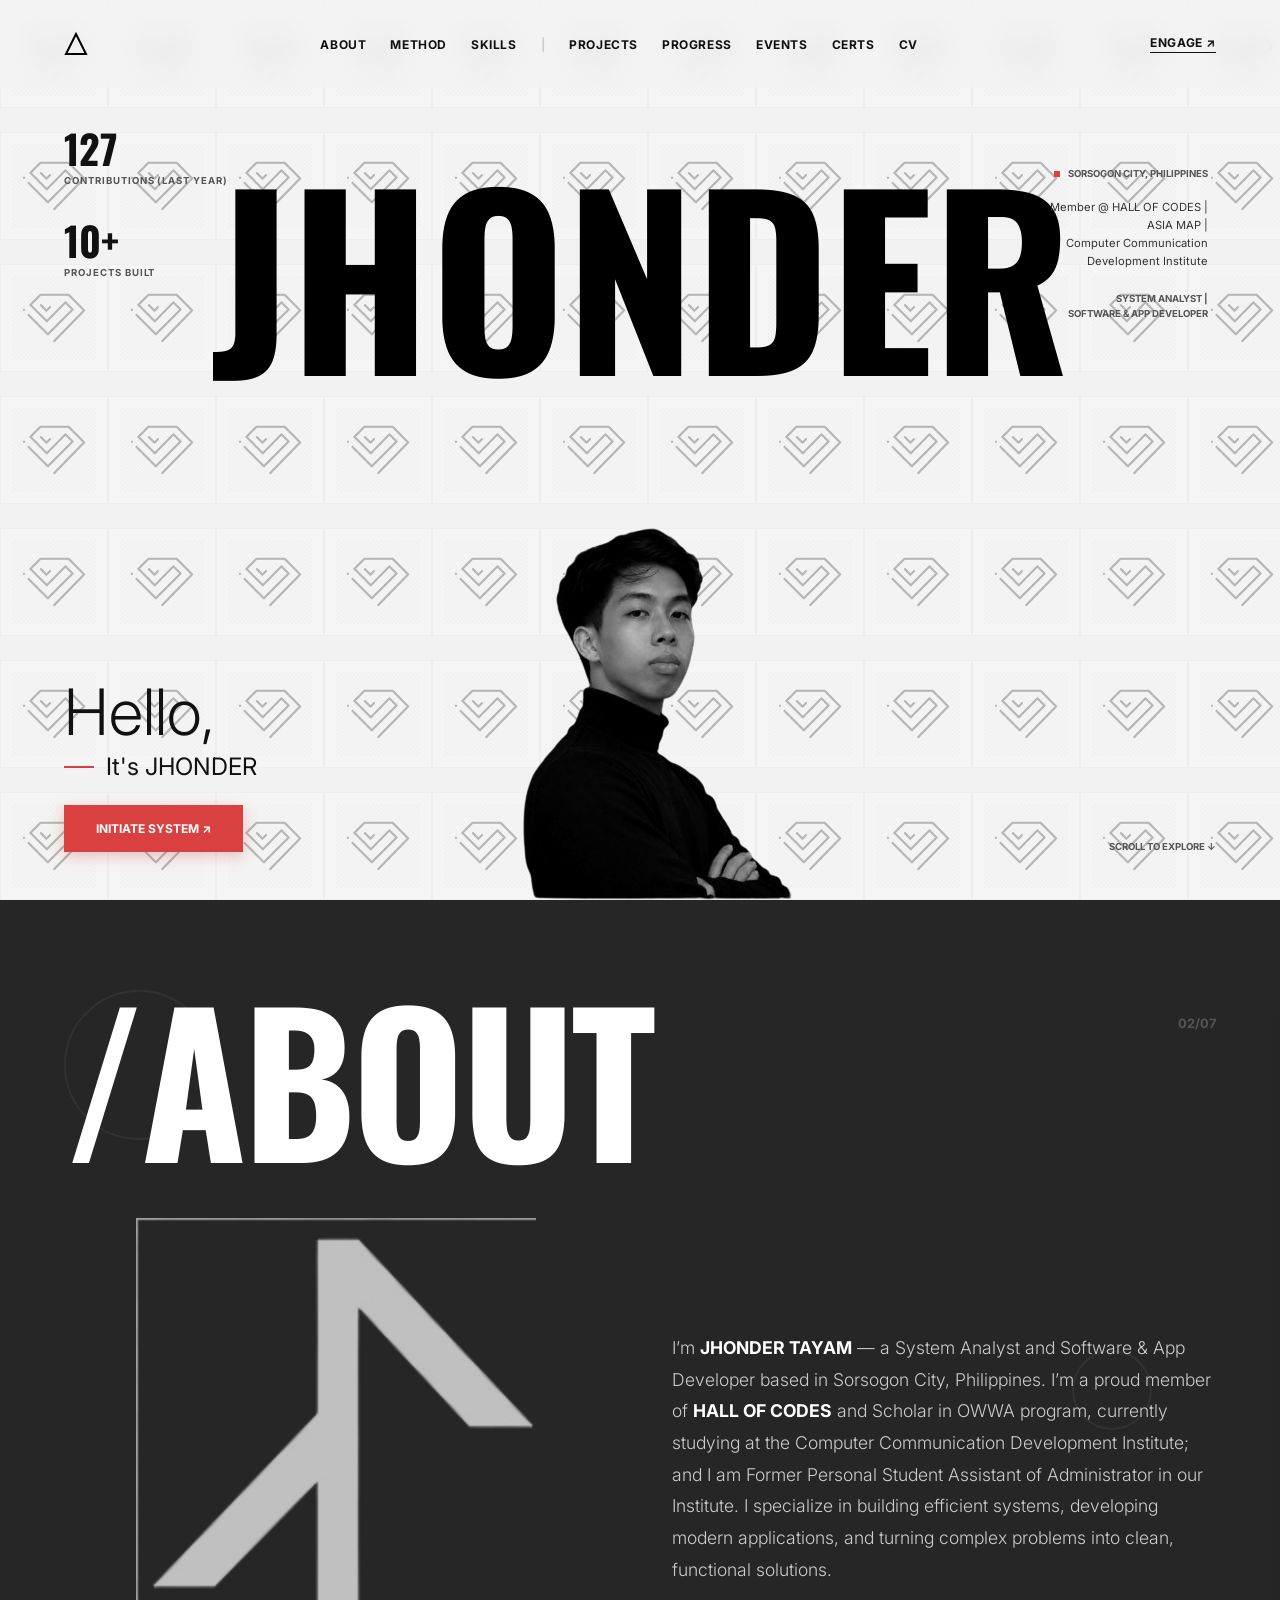
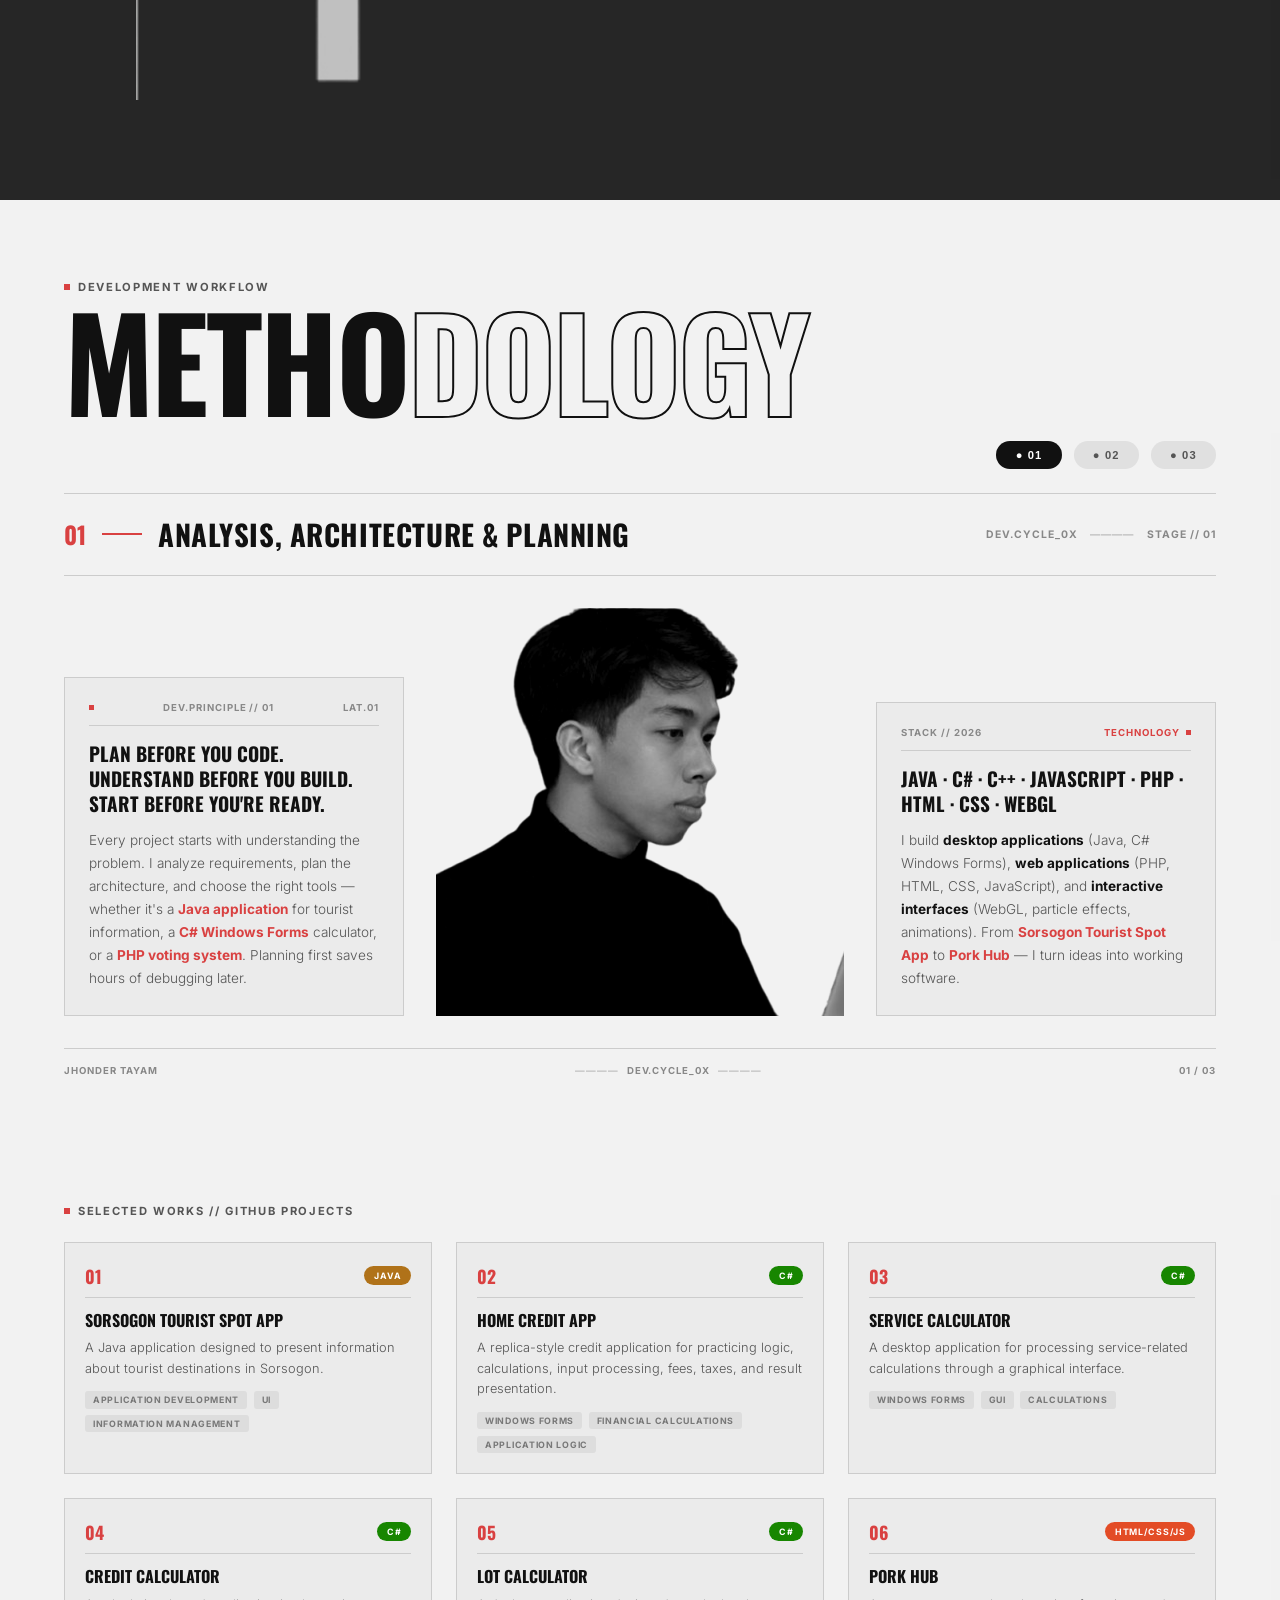
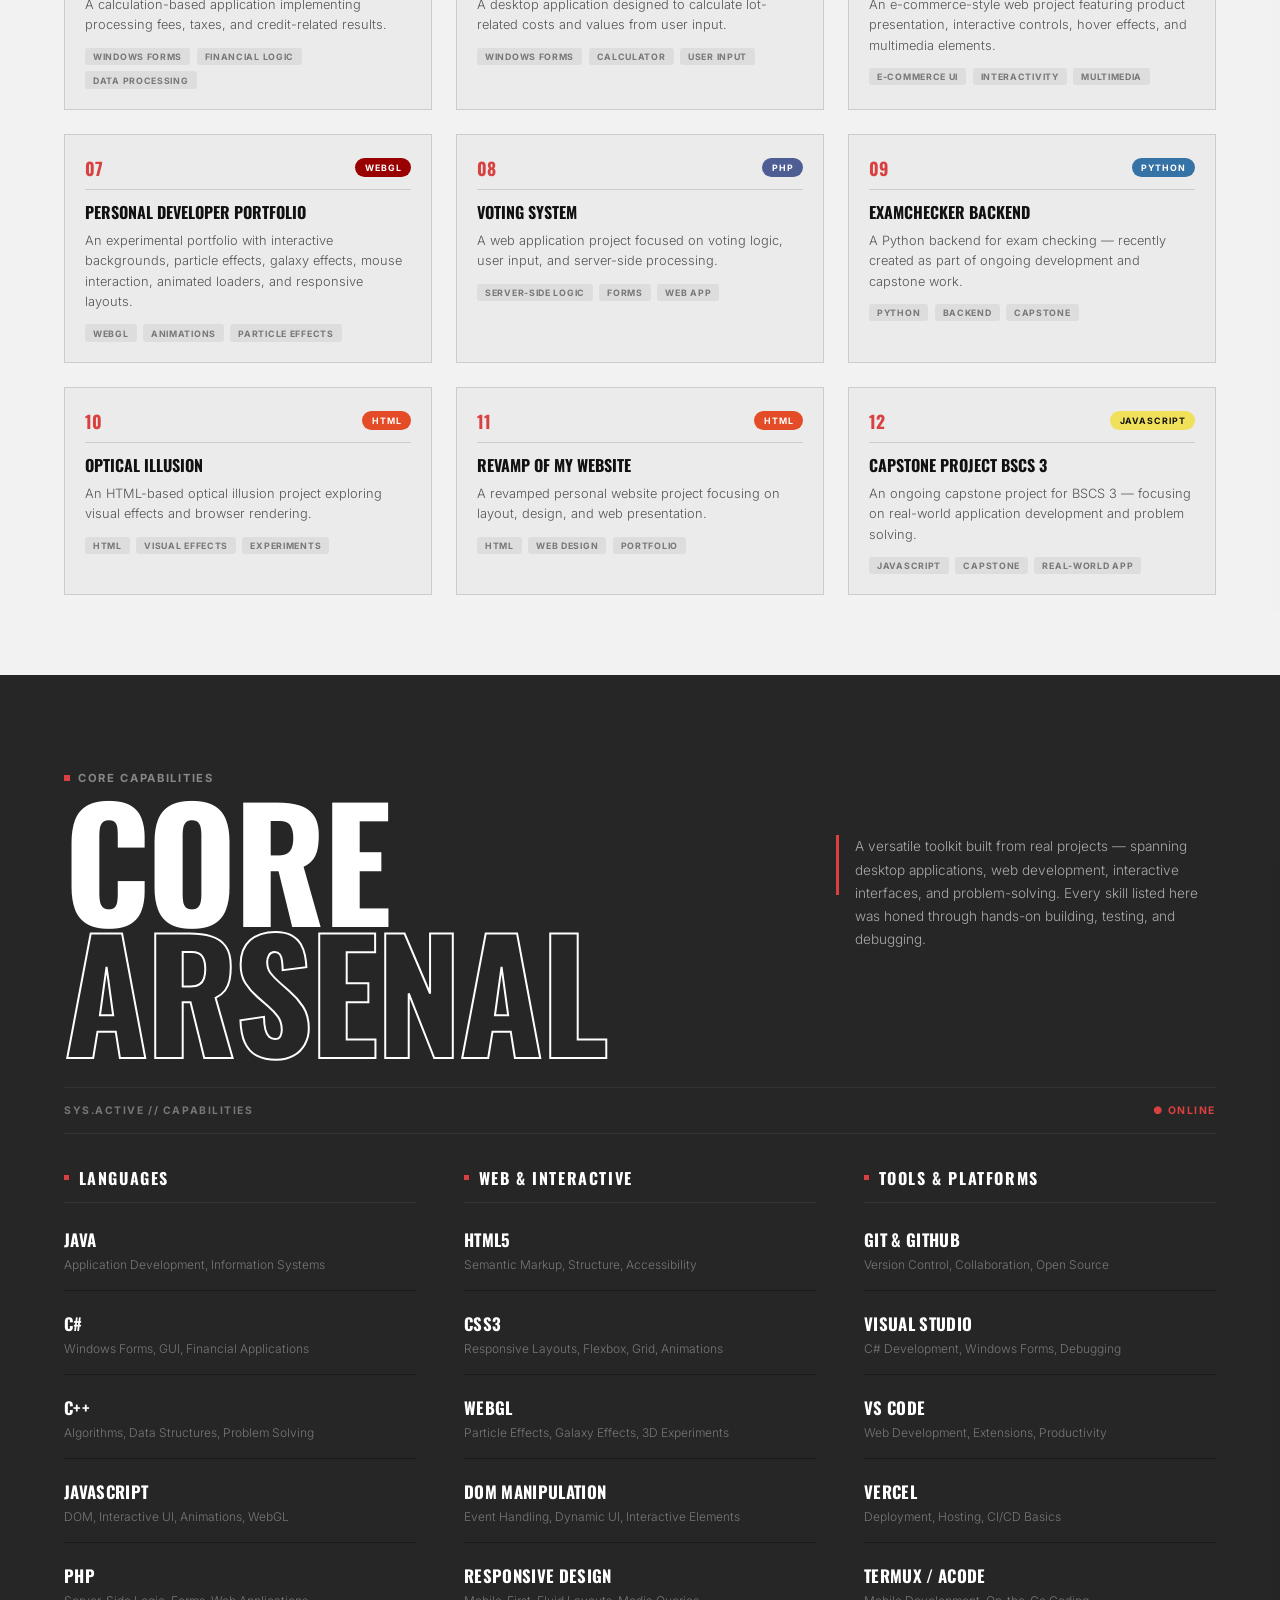
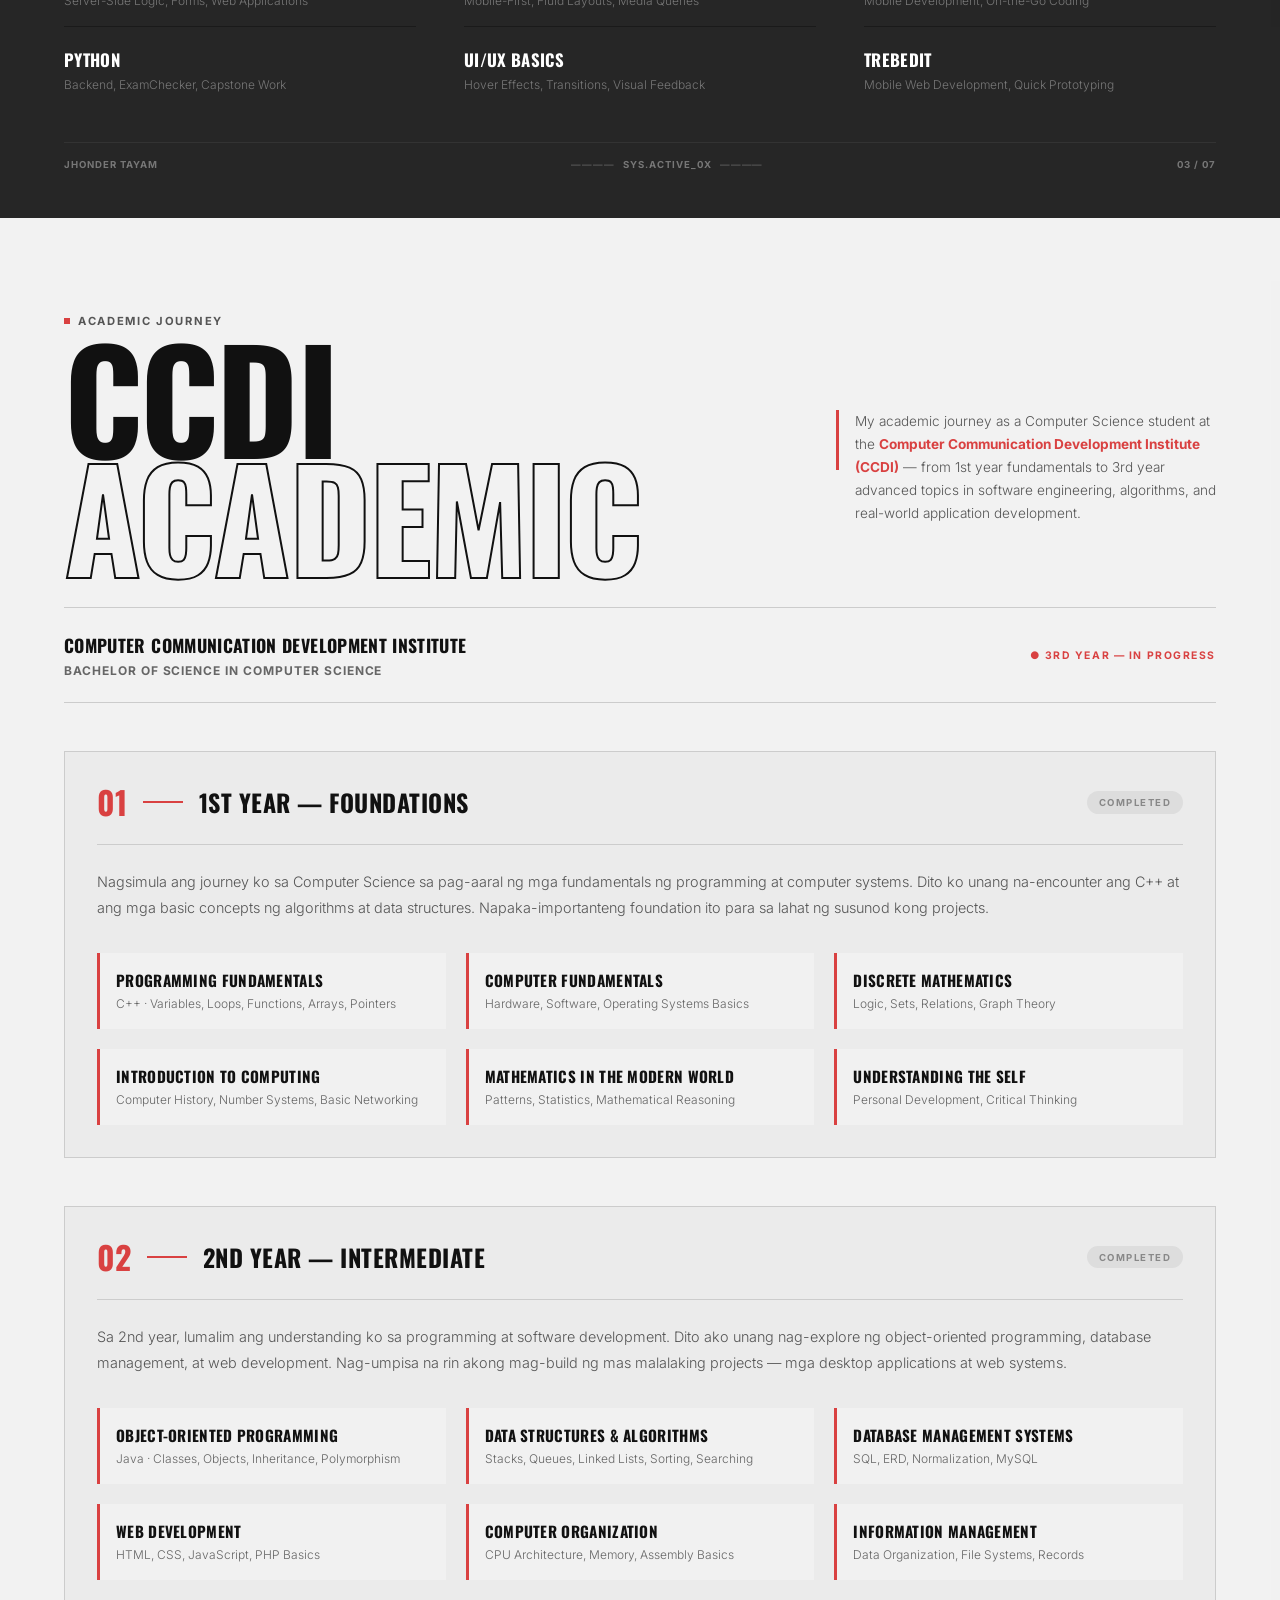
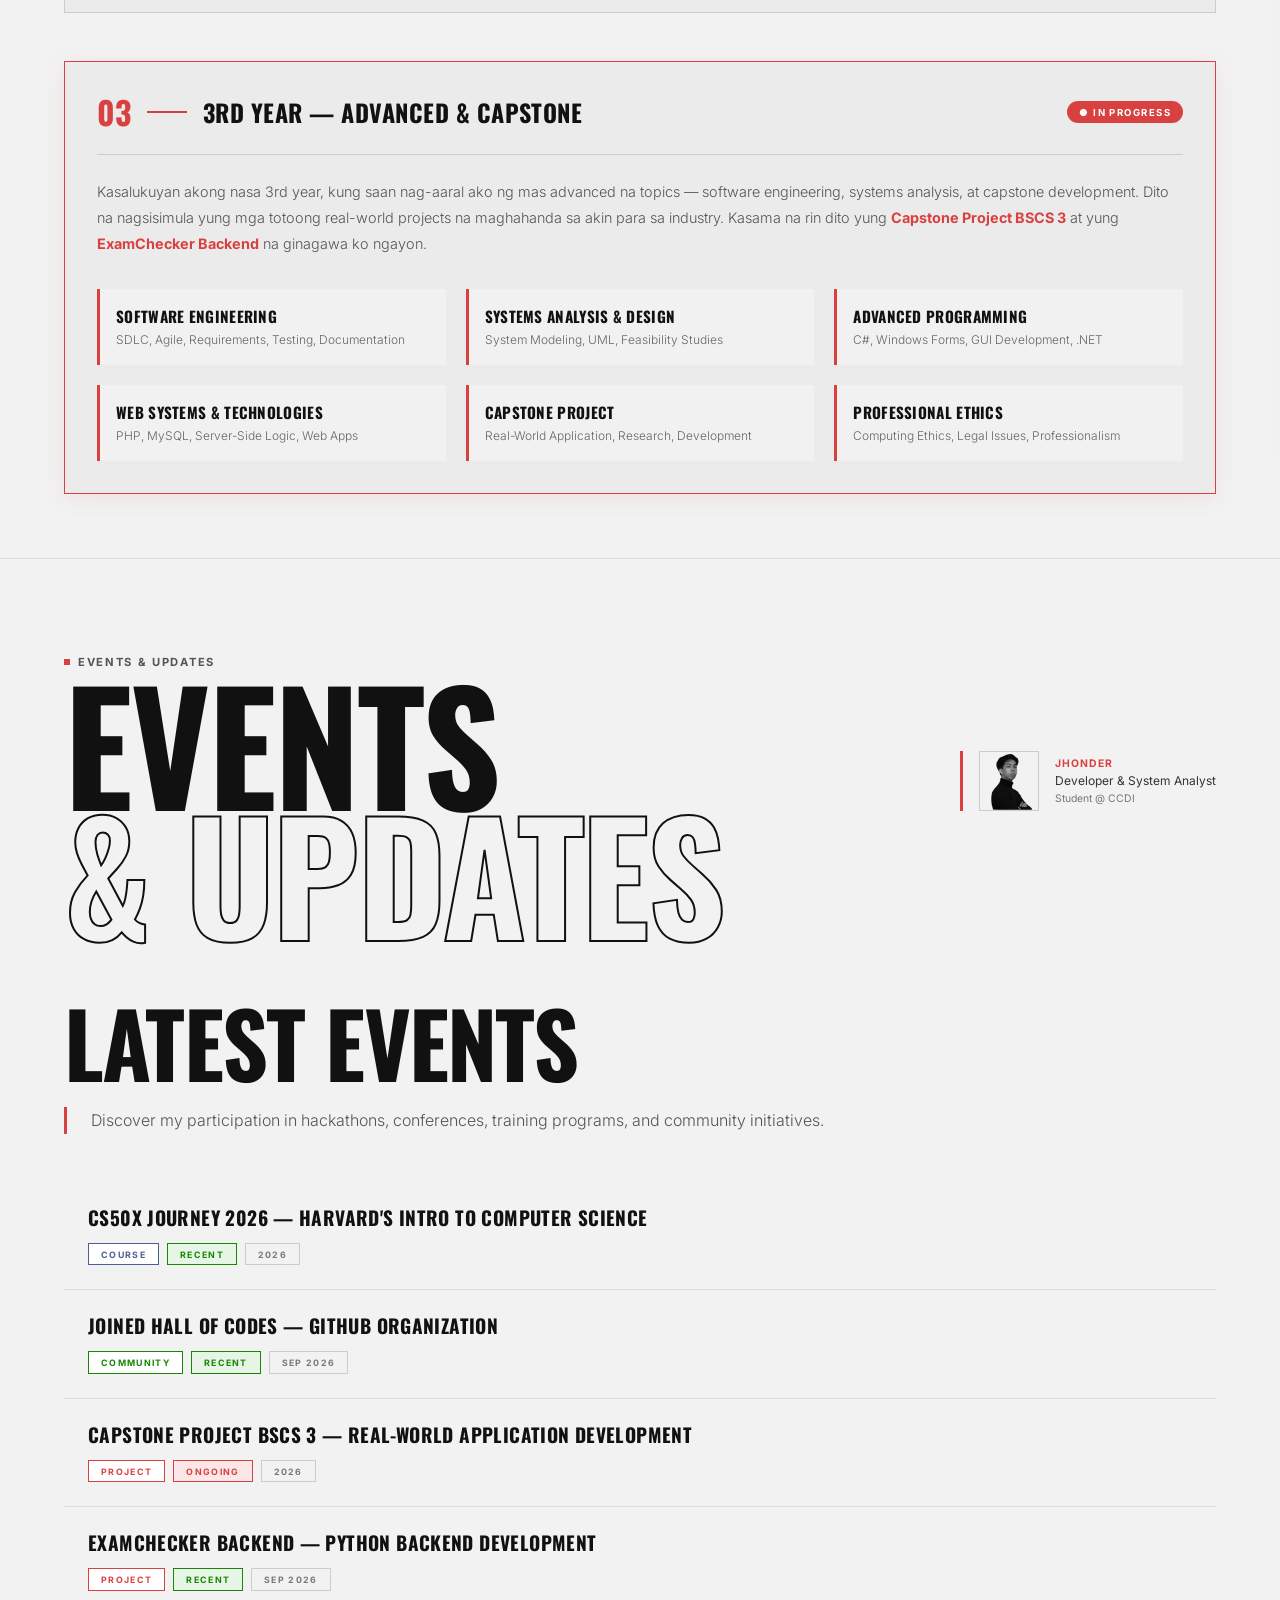
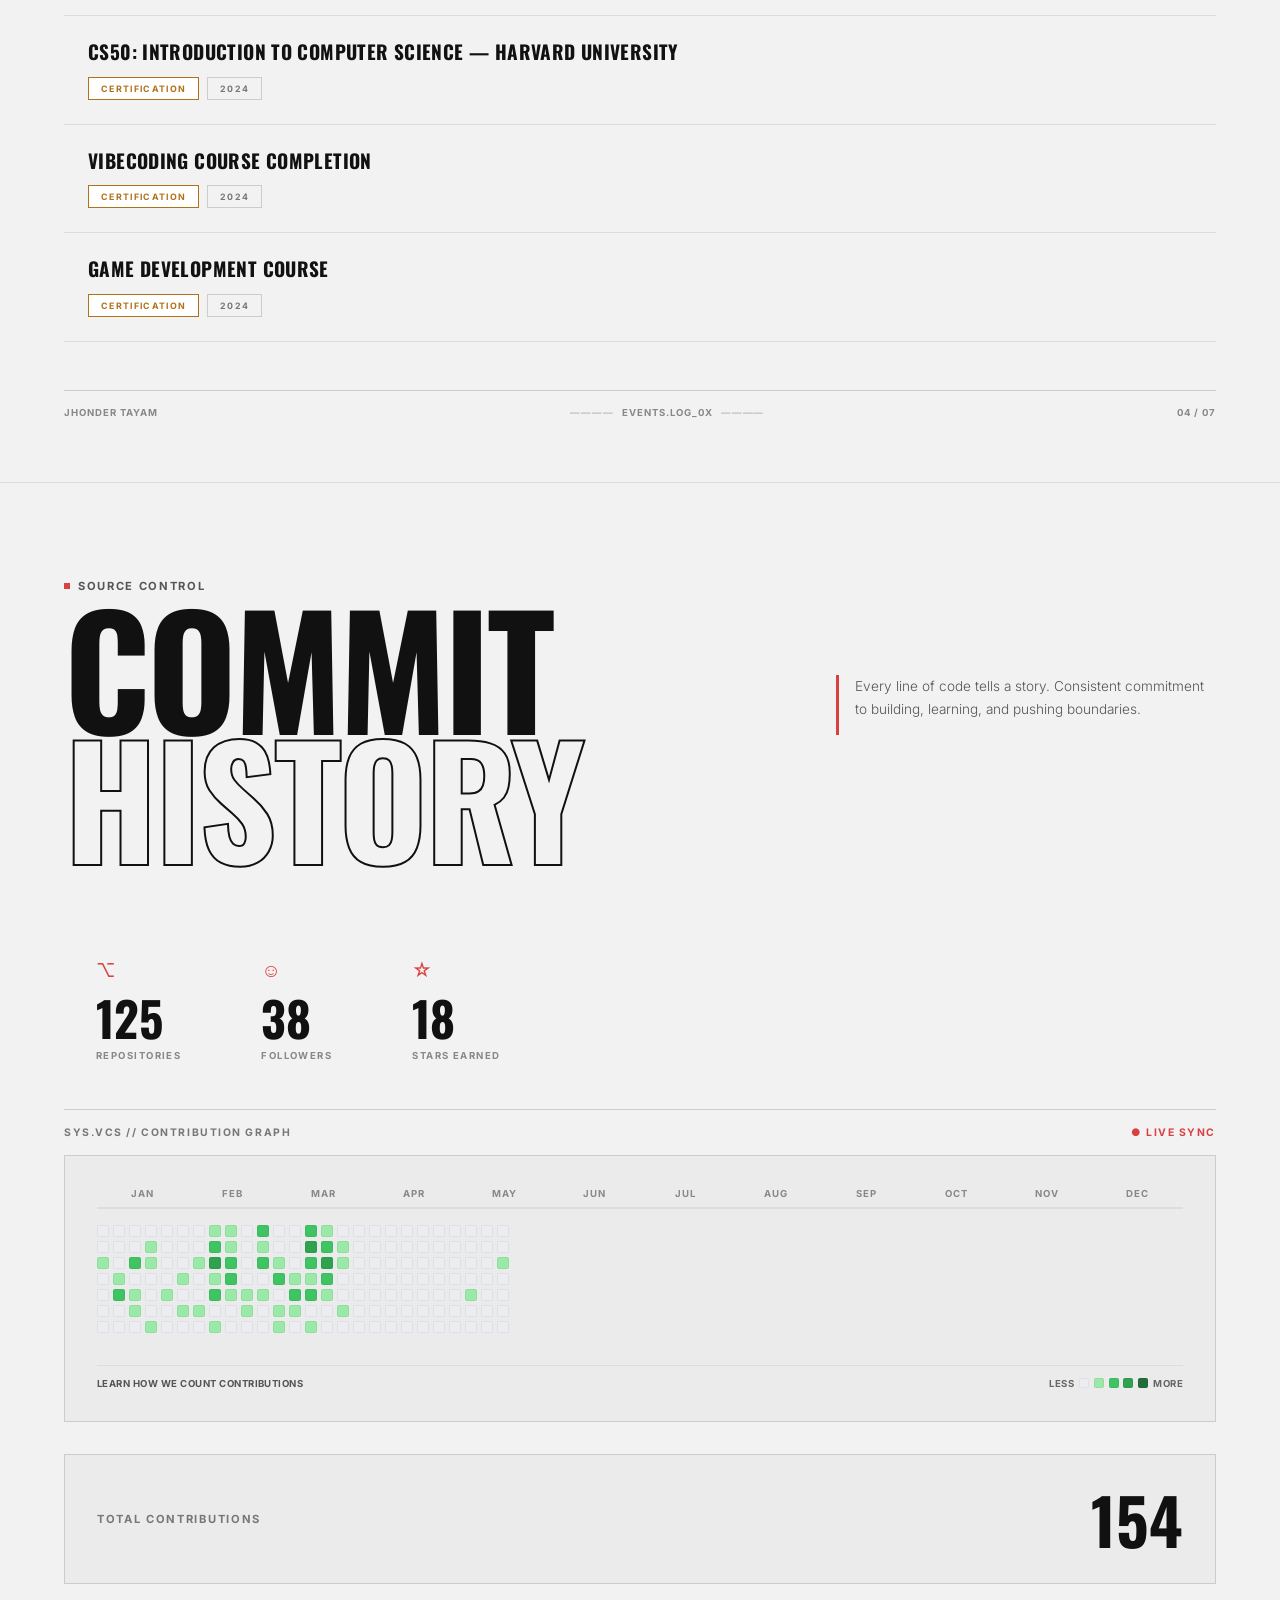
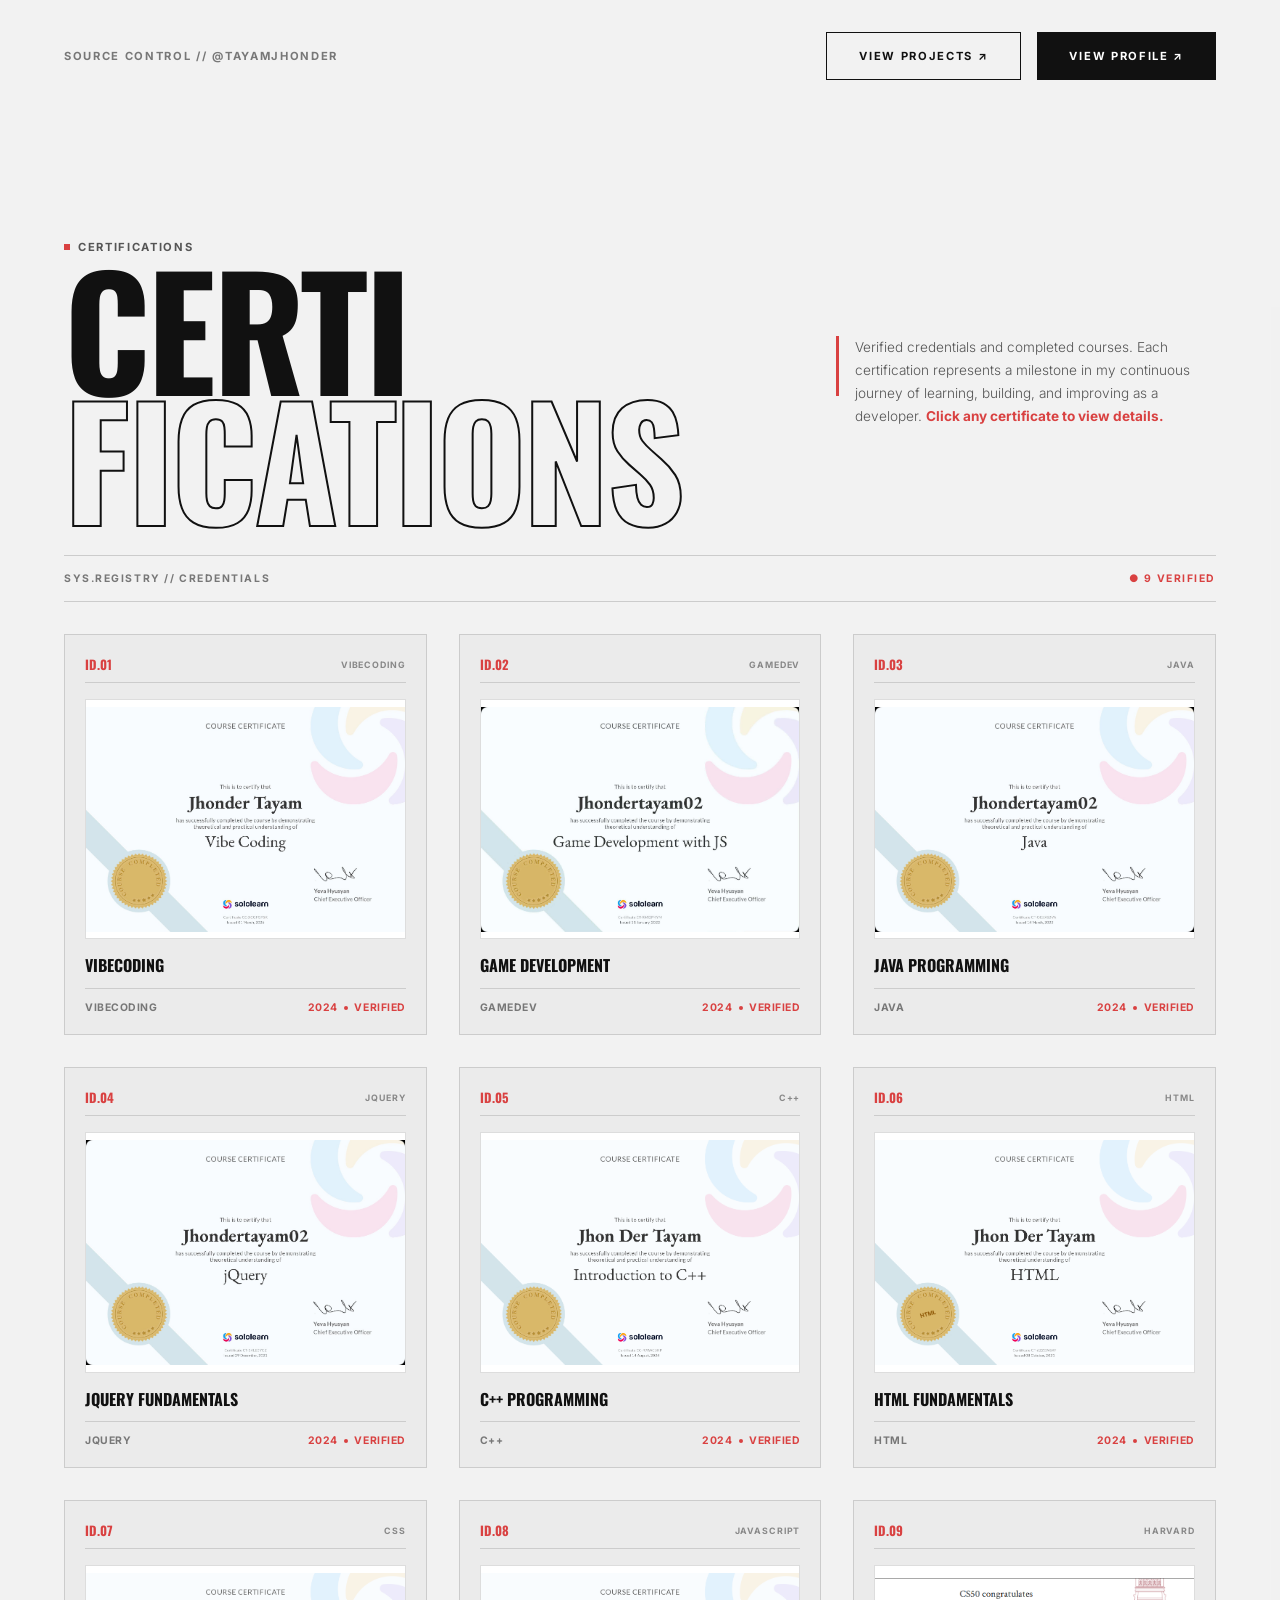
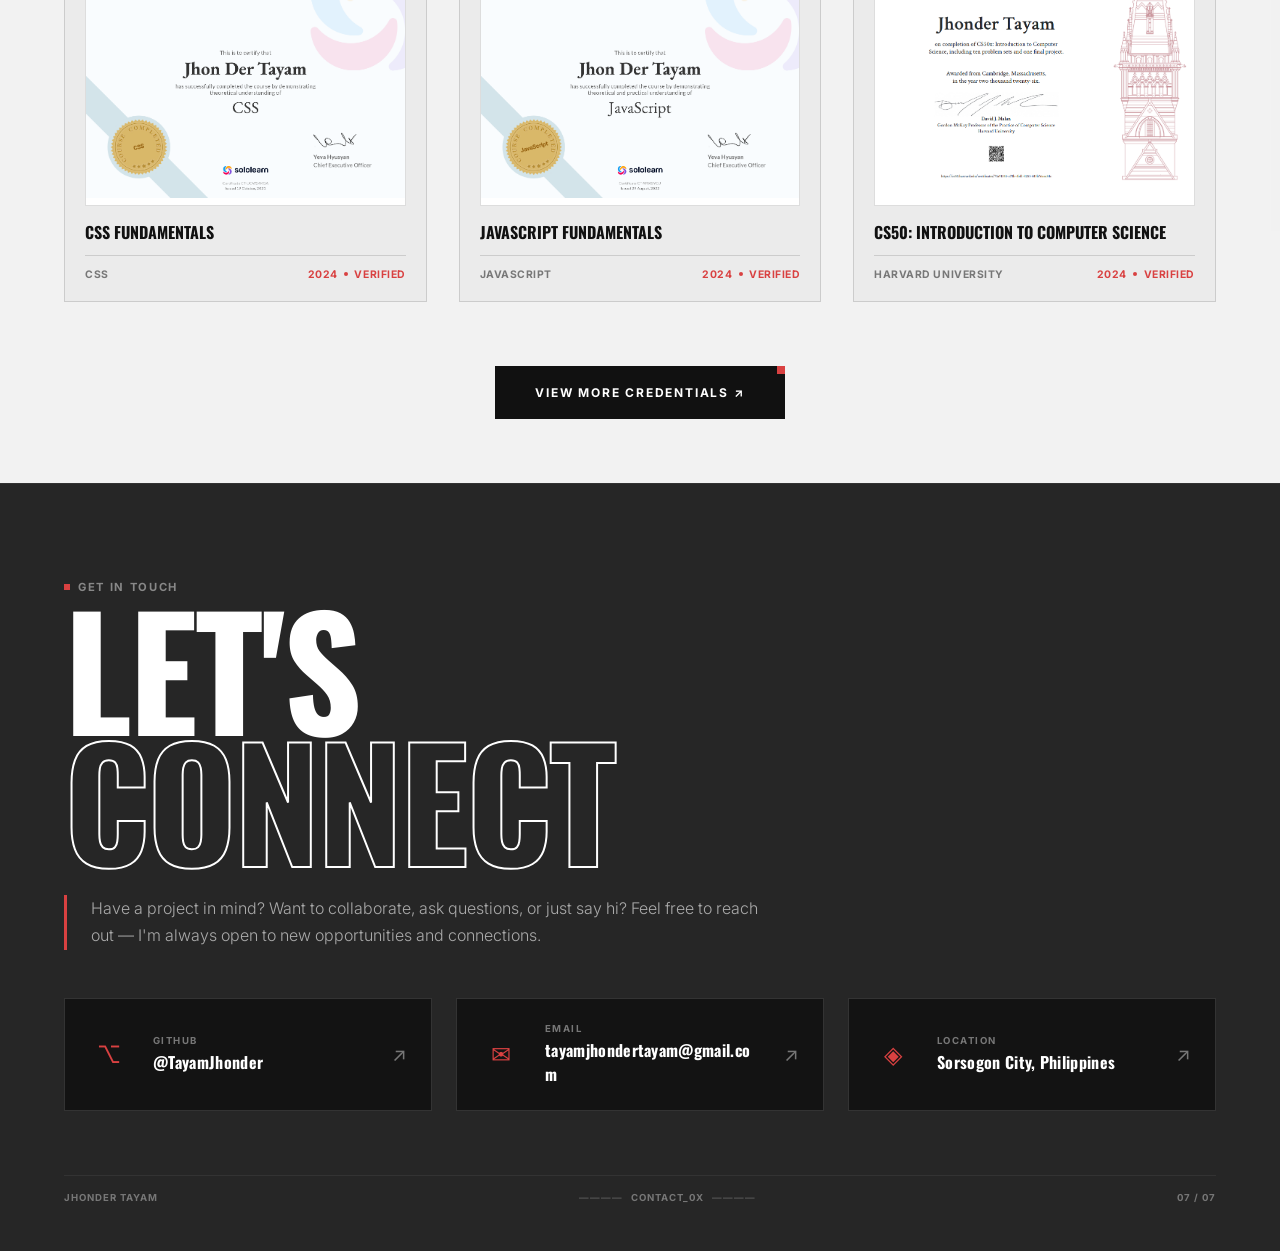
==== index.html @ ce926ab1 "Update: burger menu, semi-transparent marquee, mouse repulsion" ====
<!DOCTYPE html>
<html lang="en">
<head>
    <meta charset="UTF-8">
    <meta name="viewport" content="width=device-width, initial-scale=1.0">
    <title>Hall Of Codes - Jhonder Tayam</title>
    <link rel="preconnect" href="https://fonts.googleapis.com">
    <link rel="preconnect" href="https://fonts.gstatic.com" crossorigin>
    <link href="https://fonts.googleapis.com/css2?family=Inter:wght@300;400;700&family=Oswald:wght@700&display=swap" rel="stylesheet">
    <link rel="stylesheet" href="style.css">
</head>
<body>

    <!-- ================= NAVIGATION BAR ================= -->
    <header class="navbar" id="navbar">
        <a href="#top" class="logo" id="logoLink">
            <svg width="24" height="24" viewBox="0 0 24 24" fill="none" xmlns="http://www.w3.org/2000/svg">
                <path d="M12 2L2 22H22L12 2Z" stroke="black" stroke-width="2"/>
            </svg>
        </a>

        <nav class="nav-links" id="navLinks">
            <a href="#about">About</a>
            <a href="#method">Method</a>
            <a href="#skills">Skills</a>
            <span class="separator">|</span>
            <a href="#projects">PROJECTS</a>
            <a href="#parcours">PROGRESS</a>
            <a href="#events">EVENTS</a>
            <a href="#certs">CERTS</a>
            <a href="#">CV</a>
        </nav>

        <div class="nav-right">
            <a href="#contact" class="engage-btn">ENGAGE ↗</a>
            <button class="burger-btn" id="burgerBtn" aria-label="Open Menu">
                <span></span>
                <span></span>
                <span></span>
            </button>
        </div>
    </header>

    <!-- ================= MOBILE MENU ================= -->
    <div class="mobile-menu" id="mobileMenu">
        <button class="mobile-menu-close" id="mobileClose">&times;</button>
        <nav class="mobile-nav-links">
            <a href="#about">About</a>
            <a href="#method">Method</a>
            <a href="#skills">Skills</a>
            <a href="#projects">Projects</a>
            <a href="#parcours">Parcours</a>
            <a href="#events">Events</a>
            <a href="#certs">Certs</a>
            <a href="#">CV</a>
        </nav>
    </div>

    <!-- ================= BACKGROUND IMAGE GRID MARQUEE (Fixed sa buong website) ================= -->
    <div class="bg-marquee-container" id="bgMarqueeContainer"></div>

    <!-- ================= HERO SECTION ================= -->
    <main class="hero-section" id="top">

        <!-- IRON FILINGS CANVAS — naka-attach sa HERO SECTION (naiiwan pag nag-scroll) -->
        <canvas class="iron-filings-canvas" id="ironFilingsCanvas"></canvas>

        <div class="giant-text">JHONDER</div>

        <div class="stats-left">
            <div class="stat-item">
                <span class="stat-number">127</span>
                <span class="stat-label">CONTRIBUTIONS (LAST YEAR)</span>
            </div>
            <div class="stat-item">
                <span class="stat-number">10+</span>
                <span class="stat-label">PROJECTS BUILT</span>
            </div>
        </div>

        <div class="profile-image-container" id="profileContainer">
            <img src="jhonder.png" alt="Profile Picture" class="profile-img desktop-img" id="profileImgDesktop">
            <img src="jhonder2.png" alt="Profile Picture" class="profile-img mobile-img" id="profileImgMobile">
        </div>

        <div class="info-right">
            <div class="location-tag">
                <span class="red-dot"></span> Sorsogon City, Philippines
            </div>
            <div class="role-info">
                Member @ HALL OF CODES | ASIA MAP |<br>
                Computer Communication Development Institute
            </div>
            <div class="role-sub">
                SYSTEM ANALYST |<br>
                SOFTWARE & APP DEVELOPER
            </div>
        </div>

        <div class="greeting-bottom">
            <h1>Hello,</h1>
            <p><span class="red-line"></span> It's JHONDER</p>
            <a href="https://github.com/TayamJhonder" target="_blank" class="cta-btn">INITIATE SYSTEM ↗</a>
        </div>

        <div class="scroll-indicator">
            SCROLL TO EXPLORE ↓
        </div>
    </main>

    <!-- ================= ABOUT SECTION ================= -->
    <section class="about-section" id="about">
        <div class="bg-shapes">
            <div class="shape-circle-1"></div>
            <div class="shape-circle-2"></div>
        </div>

        <div class="about-header">
            <h2 class="about-title">/ABOUT</h2>
            <div class="section-indicator">02/07</div>
        </div>

        <div class="about-content">
            <div class="about-graphic">
                <img src="about.png" alt="About Arrow">
            </div>

            <div class="about-text">
                <p>
                    I’m <strong>JHONDER TAYAM</strong> — a System Analyst and Software & App Developer based in Sorsogon City, Philippines. I’m a proud member of <strong>HALL OF CODES</strong> and Scholar in OWWA program, currently studying at the Computer Communication Development Institute; and I am Former Personal Student Assistant of Administrator in our Institute. I specialize in building efficient systems, developing modern applications, and turning complex problems into clean, functional solutions.
                </p>
            </div>
        </div>
    </section>

    <!-- ================= METHODOLOGY SECTION ================= -->
    <section class="method-section" id="method">
        <div class="method-top-label">
            <span class="red-dot"></span> DEVELOPMENT WORKFLOW
        </div>

        <h2 class="method-title">
            <span class="solid">METHO</span><span class="outline">DOLOGY</span>
        </h2>

        <div class="method-steps">
            <button class="step-btn active" data-step="1">● 01</button>
            <button class="step-btn" data-step="2">● 02</button>
            <button class="step-btn" data-step="3">● 03</button>
        </div>

        <div class="method-panel active" data-panel="1">
            <div class="method-subheader">
                <div class="subheader-left">
                    <span class="step-number">01</span>
                    <span class="red-line-short"></span>
                    <h3>ANALYSIS, ARCHITECTURE &amp; PLANNING</h3>
                </div>
                <div class="subheader-right">
                    <span>DEV.CYCLE_0X</span>
                    <span class="dash">————</span>
                    <span>STAGE // 01</span>
                </div>
            </div>

            <div class="method-content">
                <div class="method-card card-left">
                    <div class="card-header">
                        <span class="red-dot"></span> DEV.PRINCIPLE // 01
                        <span class="card-tag">LAT.01</span>
                    </div>
                    <h4 class="card-title">PLAN BEFORE YOU CODE. UNDERSTAND BEFORE YOU BUILD. START BEFORE YOU'RE READY.</h4>
                    <p class="card-text">
                        Every project starts with understanding the problem. I analyze requirements, plan the architecture, and choose the right tools — whether it's a <em>Java application</em> for tourist information, a <em>C# Windows Forms</em> calculator, or a <em>PHP voting system</em>. Planning first saves hours of debugging later.
                    </p>
                </div>

                <div class="method-portrait">
                    <img src="sideview.png" alt="Methodology Step 1">
                </div>

                <div class="method-card card-right">
                    <div class="card-header right-header">
                        <span class="card-tag">STACK // 2026</span>
                        <span class="arch-label">TECHNOLOGY <span class="red-dot"></span></span>
                    </div>
                    <h4 class="card-title">JAVA · C# · C++ · JAVASCRIPT · PHP · HTML · CSS · WEBGL</h4>
                    <p class="card-text">
                        I build <strong>desktop applications</strong> (Java, C# Windows Forms), <strong>web applications</strong> (PHP, HTML, CSS, JavaScript), and <strong>interactive interfaces</strong> (WebGL, particle effects, animations). From <em>Sorsogon Tourist Spot App</em> to <em>Pork Hub</em> — I turn ideas into working software.
                    </p>
                </div>
            </div>

            <div class="method-footer">
                <div class="footer-left">JHONDER TAYAM</div>
                <div class="footer-center">
                    <span class="dash">————</span>
                    <span>DEV.CYCLE_0X</span>
                    <span class="dash">————</span>
                </div>
                <div class="footer-right">01 / 03</div>
            </div>
        </div>

        <div class="method-panel" data-panel="2">
            <div class="method-subheader">
                <div class="subheader-left">
                    <span class="step-number">02</span>
                    <span class="red-line-short"></span>
                    <h3>DEVELOPMENT, CODING &amp; IMPLEMENTATION</h3>
                </div>
                <div class="subheader-right">
                    <span>DEV.CYCLE_0X</span>
                    <span class="dash">————</span>
                    <span>STAGE // 02</span>
                </div>
            </div>

            <div class="method-content">
                <div class="method-card card-left">
                    <div class="card-header">
                        <span class="red-dot"></span> DEV.PRINCIPLE // 02
                        <span class="card-tag">LAT.02</span>
                    </div>
                    <h4 class="card-title">WRITE CLEAN CODE. BUILD SMALL. TEST OFTEN. ITERATE FAST.</h4>
                    <p class="card-text">
                        Once the plan is solid, I move into actual development. I write <em>clean, readable code</em>, break features into small chunks, and test every module before moving on. Whether it's a <em>C# Windows Forms</em> desktop app or a <em>PHP web system</em>, I make sure every line has a purpose.
                    </p>
                </div>

                <div class="method-portrait">
                    <img src="My COFFEE.png" alt="Methodology Step 2">
                </div>

                <div class="method-card card-right">
                    <div class="card-header right-header">
                        <span class="card-tag">TOOLS // DAILY</span>
                        <span class="arch-label">ENVIRONMENT <span class="red-dot"></span></span>
                    </div>
                    <h4 class="card-title">VS CODE · VISUAL STUDIO · GIT · TERMUX · ACODE · TREBEDIT</h4>
                    <p class="card-text">
                        I work across <strong>desktop and mobile environments</strong> — from <em>Visual Studio</em> for C# Windows Forms, to <em>VS Code</em> for web development, and even <em>Termux/Acode</em> for coding on the go. Version control with <strong>Git &amp; GitHub</strong> keeps every project organized and trackable.
                    </p>
                </div>
            </div>

            <div class="method-footer">
                <div class="footer-left">JHONDER TAYAM</div>
                <div class="footer-center">
                    <span class="dash">————</span>
                    <span>DEV.CYCLE_0X</span>
                    <span class="dash">————</span>
                </div>
                <div class="footer-right">02 / 03</div>
            </div>
        </div>

        <div class="method-panel" data-panel="3">
            <div class="method-subheader">
                <div class="subheader-left">
                    <span class="step-number">03</span>
                    <span class="red-line-short"></span>
                    <h3>TESTING, DEBUGGING &amp; DEPLOYMENT</h3>
                </div>
                <div class="subheader-right">
                    <span>DEV.CYCLE_0X</span>
                    <span class="dash">————</span>
                    <span>STAGE // 03</span>
                </div>
            </div>

            <div class="method-content">
                <div class="method-card card-left">
                    <div class="card-header">
                        <span class="red-dot"></span> DEV.PRINCIPLE // 03
                        <span class="card-tag">LAT.03</span>
                    </div>
                    <h4 class="card-title">TEST EVERYTHING. FIX WHAT BREAKS. SHIP WHAT WORKS.</h4>
                    <p class="card-text">
                        After coding comes the most critical part — <em>testing and debugging</em>. I test edge cases, validate user inputs, and make sure the system behaves correctly under different scenarios. A feature isn't done until it's been tested, broken, fixed, and tested again.
                    </p>
                </div>

                <div class="method-portrait">
                    <img src="laptop.png" alt="Methodology Step 3">
                </div>

                <div class="method-card card-right">
                    <div class="card-header right-header">
                        <span class="card-tag">DELIVERY // FINAL</span>
                        <span class="arch-label">DEPLOYMENT <span class="red-dot"></span></span>
                    </div>
                    <h4 class="card-title">VERCEL · GITHUB · CI/CD · DOCUMENTATION · HANDOVER</h4>
                    <p class="card-text">
                        I deploy projects through <strong>Vercel</strong> for web apps and <strong>GitHub</strong> for source control. Every project comes with <em>clean documentation</em>, a proper README, and a working demo. Deployment isn't the end — it's the moment the project starts living in the real world.
                    </p>
                </div>
            </div>

            <div class="method-footer">
                <div class="footer-left">JHONDER TAYAM</div>
                <div class="footer-center">
                    <span class="dash">————</span>
                    <span>DEV.CYCLE_0X</span>
                    <span class="dash">————</span>
                </div>
                <div class="footer-right">03 / 03</div>
            </div>
        </div>
    </section>

    <!-- ================= PROJECTS SECTION ================= -->
    <section class="projects-section" id="projects">
        <div class="projects-header">
            <span class="red-dot"></span> SELECTED WORKS // GITHUB PROJECTS
        </div>

        <div class="projects-grid">
            <div class="project-card">
                <div class="project-card-header">
                    <span class="project-num">01</span>
                    <span class="project-lang java">JAVA</span>
                </div>
                <h4 class="project-title">Sorsogon Tourist Spot App</h4>
                <p class="project-desc">A Java application designed to present information about tourist destinations in Sorsogon.</p>
                <div class="project-tags">
                    <span>Application Development</span>
                    <span>UI</span>
                    <span>Information Management</span>
                </div>
            </div>

            <div class="project-card">
                <div class="project-card-header">
                    <span class="project-num">02</span>
                    <span class="project-lang csharp">C#</span>
                </div>
                <h4 class="project-title">Home Credit App</h4>
                <p class="project-desc">A replica-style credit application for practicing logic, calculations, input processing, fees, taxes, and result presentation.</p>
                <div class="project-tags">
                    <span>Windows Forms</span>
                    <span>Financial Calculations</span>
                    <span>Application Logic</span>
                </div>
            </div>

            <div class="project-card">
                <div class="project-card-header">
                    <span class="project-num">03</span>
                    <span class="project-lang csharp">C#</span>
                </div>
                <h4 class="project-title">Service Calculator</h4>
                <p class="project-desc">A desktop application for processing service-related calculations through a graphical interface.</p>
                <div class="project-tags">
                    <span>Windows Forms</span>
                    <span>GUI</span>
                    <span>Calculations</span>
                </div>
            </div>

            <div class="project-card">
                <div class="project-card-header">
                    <span class="project-num">04</span>
                    <span class="project-lang csharp">C#</span>
                </div>
                <h4 class="project-title">Credit Calculator</h4>
                <p class="project-desc">A calculation-based application implementing processing fees, taxes, and credit-related results.</p>
                <div class="project-tags">
                    <span>Windows Forms</span>
                    <span>Financial Logic</span>
                    <span>Data Processing</span>
                </div>
            </div>

            <div class="project-card">
                <div class="project-card-header">
                    <span class="project-num">05</span>
                    <span class="project-lang csharp">C#</span>
                </div>
                <h4 class="project-title">Lot Calculator</h4>
                <p class="project-desc">A desktop application designed to calculate lot-related costs and values from user input.</p>
                <div class="project-tags">
                    <span>Windows Forms</span>
                    <span>Calculator</span>
                    <span>User Input</span>
                </div>
            </div>

            <div class="project-card">
                <div class="project-card-header">
                    <span class="project-num">06</span>
                    <span class="project-lang web">HTML/CSS/JS</span>
                </div>
                <h4 class="project-title">Pork Hub</h4>
                <p class="project-desc">An e-commerce-style web project featuring product presentation, interactive controls, hover effects, and multimedia elements.</p>
                <div class="project-tags">
                    <span>E-Commerce UI</span>
                    <span>Interactivity</span>
                    <span>Multimedia</span>
                </div>
            </div>

            <div class="project-card">
                <div class="project-card-header">
                    <span class="project-num">07</span>
                    <span class="project-lang webgl">WEBGL</span>
                </div>
                <h4 class="project-title">Personal Developer Portfolio</h4>
                <p class="project-desc">An experimental portfolio with interactive backgrounds, particle effects, galaxy effects, mouse interaction, animated loaders, and responsive layouts.</p>
                <div class="project-tags">
                    <span>WebGL</span>
                    <span>Animations</span>
                    <span>Particle Effects</span>
                </div>
            </div>

            <div class="project-card">
                <div class="project-card-header">
                    <span class="project-num">08</span>
                    <span class="project-lang php">PHP</span>
                </div>
                <h4 class="project-title">Voting System</h4>
                <p class="project-desc">A web application project focused on voting logic, user input, and server-side processing.</p>
                <div class="project-tags">
                    <span>Server-Side Logic</span>
                    <span>Forms</span>
                    <span>Web App</span>
                </div>
            </div>

            <div class="project-card">
                <div class="project-card-header">
                    <span class="project-num">09</span>
                    <span class="project-lang python">PYTHON</span>
                </div>
                <h4 class="project-title">ExamChecker Backend</h4>
                <p class="project-desc">A Python backend for exam checking — recently created as part of ongoing development and capstone work.</p>
                <div class="project-tags">
                    <span>Python</span>
                    <span>Backend</span>
                    <span>Capstone</span>
                </div>
            </div>

            <div class="project-card">
                <div class="project-card-header">
                    <span class="project-num">10</span>
                    <span class="project-lang web">HTML</span>
                </div>
                <h4 class="project-title">Optical Illusion</h4>
                <p class="project-desc">An HTML-based optical illusion project exploring visual effects and browser rendering.</p>
                <div class="project-tags">
                    <span>HTML</span>
                    <span>Visual Effects</span>
                    <span>Experiments</span>
                </div>
            </div>

            <div class="project-card">
                <div class="project-card-header">
                    <span class="project-num">11</span>
                    <span class="project-lang web">HTML</span>
                </div>
                <h4 class="project-title">Revamp of My Website</h4>
                <p class="project-desc">A revamped personal website project focusing on layout, design, and web presentation.</p>
                <div class="project-tags">
                    <span>HTML</span>
                    <span>Web Design</span>
                    <span>Portfolio</span>
                </div>
            </div>

            <div class="project-card">
                <div class="project-card-header">
                    <span class="project-num">12</span>
                    <span class="project-lang javascript">JAVASCRIPT</span>
                </div>
                <h4 class="project-title">Capstone Project BSCS 3</h4>
                <p class="project-desc">An ongoing capstone project for BSCS 3 — focusing on real-world application development and problem solving.</p>
                <div class="project-tags">
                    <span>JavaScript</span>
                    <span>Capstone</span>
                    <span>Real-World App</span>
                </div>
            </div>
        </div>
    </section>

    <!-- ================= SKILLS SECTION ================= -->
    <section class="skills-section" id="skills">
        <div class="skills-top-label">
            <span class="red-dot"></span> CORE CAPABILITIES
        </div>

        <h2 class="skills-title">
            <span class="solid">CORE</span><br>
            <span class="outline">ARSENAL</span>
        </h2>

        <div class="skills-description">
            <span class="red-line-vertical"></span>
            <p>
                A versatile toolkit built from real projects — spanning desktop applications, web development, interactive interfaces, and problem-solving. Every skill listed here was honed through hands-on building, testing, and debugging.
            </p>
        </div>

        <div class="skills-capabilities-header">
            <span class="cap-label">SYS.ACTIVE // CAPABILITIES</span>
            <span class="cap-status">● ONLINE</span>
        </div>

        <div class="skills-grid">
            <div class="skill-column">
                <div class="skill-column-header">
                    <span class="red-dot"></span>
                    <h3>LANGUAGES</h3>
                </div>
                <div class="skill-list">
                    <div class="skill-item">
                        <span class="skill-name">Java</span>
                        <span class="skill-desc">Application Development, Information Systems</span>
                    </div>
                    <div class="skill-item">
                        <span class="skill-name">C#</span>
                        <span class="skill-desc">Windows Forms, GUI, Financial Applications</span>
                    </div>
                    <div class="skill-item">
                        <span class="skill-name">C++</span>
                        <span class="skill-desc">Algorithms, Data Structures, Problem Solving</span>
                    </div>
                    <div class="skill-item">
                        <span class="skill-name">JavaScript</span>
                        <span class="skill-desc">DOM, Interactive UI, Animations, WebGL</span>
                    </div>
                    <div class="skill-item">
                        <span class="skill-name">PHP</span>
                        <span class="skill-desc">Server-Side Logic, Forms, Web Applications</span>
                    </div>
                    <div class="skill-item">
                        <span class="skill-name">Python</span>
                        <span class="skill-desc">Backend, ExamChecker, Capstone Work</span>
                    </div>
                </div>
            </div>

            <div class="skill-column">
                <div class="skill-column-header">
                    <span class="red-dot"></span>
                    <h3>WEB &amp; INTERACTIVE</h3>
                </div>
                <div class="skill-list">
                    <div class="skill-item">
                        <span class="skill-name">HTML5</span>
                        <span class="skill-desc">Semantic Markup, Structure, Accessibility</span>
                    </div>
                    <div class="skill-item">
                        <span class="skill-name">CSS3</span>
                        <span class="skill-desc">Responsive Layouts, Flexbox, Grid, Animations</span>
                    </div>
                    <div class="skill-item">
                        <span class="skill-name">WebGL</span>
                        <span class="skill-desc">Particle Effects, Galaxy Effects, 3D Experiments</span>
                    </div>
                    <div class="skill-item">
                        <span class="skill-name">DOM Manipulation</span>
                        <span class="skill-desc">Event Handling, Dynamic UI, Interactive Elements</span>
                    </div>
                    <div class="skill-item">
                        <span class="skill-name">Responsive Design</span>
                        <span class="skill-desc">Mobile-First, Fluid Layouts, Media Queries</span>
                    </div>
                    <div class="skill-item">
                        <span class="skill-name">UI/UX Basics</span>
                        <span class="skill-desc">Hover Effects, Transitions, Visual Feedback</span>
                    </div>
                </div>
            </div>

            <div class="skill-column">
                <div class="skill-column-header">
                    <span class="red-dot"></span>
                    <h3>TOOLS &amp; PLATFORMS</h3>
                </div>
                <div class="skill-list">
                    <div class="skill-item">
                        <span class="skill-name">Git &amp; GitHub</span>
                        <span class="skill-desc">Version Control, Collaboration, Open Source</span>
                    </div>
                    <div class="skill-item">
                        <span class="skill-name">Visual Studio</span>
                        <span class="skill-desc">C# Development, Windows Forms, Debugging</span>
                    </div>
                    <div class="skill-item">
                        <span class="skill-name">VS Code</span>
                        <span class="skill-desc">Web Development, Extensions, Productivity</span>
                    </div>
                    <div class="skill-item">
                        <span class="skill-name">Vercel</span>
                        <span class="skill-desc">Deployment, Hosting, CI/CD Basics</span>
                    </div>
                    <div class="skill-item">
                        <span class="skill-name">Termux / Acode</span>
                        <span class="skill-desc">Mobile Development, On-the-Go Coding</span>
                    </div>
                    <div class="skill-item">
                        <span class="skill-name">TrebEdit</span>
                        <span class="skill-desc">Mobile Web Development, Quick Prototyping</span>
                    </div>
                </div>
            </div>
        </div>

        <div class="skills-footer">
            <div class="footer-left">JHONDER TAYAM</div>
            <div class="footer-center">
                <span class="dash">————</span>
                <span>SYS.ACTIVE_0X</span>
                <span class="dash">————</span>
            </div>
            <div class="footer-right">03 / 07</div>
        </div>
    </section>

    <!-- ================= PARCOURS (EDUCATION) SECTION ================= -->
    <section class="parcours-section" id="parcours">
        <div class="parcours-top-label">
            <span class="red-dot"></span> ACADEMIC JOURNEY
        </div>

        <h2 class="parcours-title">
            <span class="solid">CCDI</span><br>
            <span class="outline">ACADEMIC</span>
        </h2>

        <div class="parcours-description">
            <span class="red-line-vertical"></span>
            <p>
                My academic journey as a Computer Science student at the <strong>Computer Communication Development Institute (CCDI)</strong> — from 1st year fundamentals to 3rd year advanced topics in software engineering, algorithms, and real-world application development.
            </p>
        </div>

        <div class="parcours-school-header">
            <div class="school-info">
                <span class="school-name">Computer Communication Development Institute</span>
                <span class="school-course">Bachelor of Science in Computer Science</span>
            </div>
            <div class="school-status">● 3RD YEAR — IN PROGRESS</div>
        </div>

        <div class="parcours-timeline">
            <div class="parcours-year">
                <div class="year-header">
                    <span class="year-number">01</span>
                    <span class="red-line-short"></span>
                    <h3>1ST YEAR — FOUNDATIONS</h3>
                    <span class="year-status">COMPLETED</span>
                </div>
                <div class="year-content">
                    <p class="year-desc">
                        Nagsimula ang journey ko sa Computer Science sa pag-aaral ng mga fundamentals ng programming at computer systems. Dito ko unang na-encounter ang C++ at ang mga basic concepts ng algorithms at data structures. Napaka-importanteng foundation ito para sa lahat ng susunod kong projects.
                    </p>
                    <div class="year-subjects">
                        <div class="subject-item">
                            <span class="subject-name">Programming Fundamentals</span>
                            <span class="subject-desc">C++ · Variables, Loops, Functions, Arrays, Pointers</span>
                        </div>
                        <div class="subject-item">
                            <span class="subject-name">Computer Fundamentals</span>
                            <span class="subject-desc">Hardware, Software, Operating Systems Basics</span>
                        </div>
                        <div class="subject-item">
                            <span class="subject-name">Discrete Mathematics</span>
                            <span class="subject-desc">Logic, Sets, Relations, Graph Theory</span>
                        </div>
                        <div class="subject-item">
                            <span class="subject-name">Introduction to Computing</span>
                            <span class="subject-desc">Computer History, Number Systems, Basic Networking</span>
                        </div>
                        <div class="subject-item">
                            <span class="subject-name">Mathematics in the Modern World</span>
                            <span class="subject-desc">Patterns, Statistics, Mathematical Reasoning</span>
                        </div>
                        <div class="subject-item">
                            <span class="subject-name">Understanding the Self</span>
                            <span class="subject-desc">Personal Development, Critical Thinking</span>
                        </div>
                    </div>
                </div>
            </div>

            <div class="parcours-year">
                <div class="year-header">
                    <span class="year-number">02</span>
                    <span class="red-line-short"></span>
                    <h3>2ND YEAR — INTERMEDIATE</h3>
                    <span class="year-status">COMPLETED</span>
                </div>
                <div class="year-content">
                    <p class="year-desc">
                        Sa 2nd year, lumalim ang understanding ko sa programming at software development. Dito ako unang nag-explore ng object-oriented programming, database management, at web development. Nag-umpisa na rin akong mag-build ng mas malalaking projects — mga desktop applications at web systems.
                    </p>
                    <div class="year-subjects">
                        <div class="subject-item">
                            <span class="subject-name">Object-Oriented Programming</span>
                            <span class="subject-desc">Java · Classes, Objects, Inheritance, Polymorphism</span>
                        </div>
                        <div class="subject-item">
                            <span class="subject-name">Data Structures &amp; Algorithms</span>
                            <span class="subject-desc">Stacks, Queues, Linked Lists, Sorting, Searching</span>
                        </div>
                        <div class="subject-item">
                            <span class="subject-name">Database Management Systems</span>
                            <span class="subject-desc">SQL, ERD, Normalization, MySQL</span>
                        </div>
                        <div class="subject-item">
                            <span class="subject-name">Web Development</span>
                            <span class="subject-desc">HTML, CSS, JavaScript, PHP Basics</span>
                        </div>
                        <div class="subject-item">
                            <span class="subject-name">Computer Organization</span>
                            <span class="subject-desc">CPU Architecture, Memory, Assembly Basics</span>
                        </div>
                        <div class="subject-item">
                            <span class="subject-name">Information Management</span>
                            <span class="subject-desc">Data Organization, File Systems, Records</span>
                        </div>
                    </div>
                </div>
            </div>

            <div class="parcours-year in-progress">
                <div class="year-header">
                    <span class="year-number">03</span>
                    <span class="red-line-short"></span>
                    <h3>3RD YEAR — ADVANCED &amp; CAPSTONE</h3>
                    <span class="year-status active-status">● IN PROGRESS</span>
                </div>
                <div class="year-content">
                    <p class="year-desc">
                        Kasalukuyan akong nasa 3rd year, kung saan nag-aaral ako ng mas advanced na topics — software engineering, systems analysis, at capstone development. Dito na nagsisimula yung mga totoong real-world projects na maghahanda sa akin para sa industry. Kasama na rin dito yung <strong>Capstone Project BSCS 3</strong> at yung <strong>ExamChecker Backend</strong> na ginagawa ko ngayon.
                    </p>
                    <div class="year-subjects">
                        <div class="subject-item">
                            <span class="subject-name">Software Engineering</span>
                            <span class="subject-desc">SDLC, Agile, Requirements, Testing, Documentation</span>
                        </div>
                        <div class="subject-item">
                            <span class="subject-name">Systems Analysis &amp; Design</span>
                            <span class="subject-desc">System Modeling, UML, Feasibility Studies</span>
                        </div>
                        <div class="subject-item">
                            <span class="subject-name">Advanced Programming</span>
                            <span class="subject-desc">C#, Windows Forms, GUI Development, .NET</span>
                        </div>
                        <div class="subject-item">
                            <span class="subject-name">Web Systems &amp; Technologies</span>
                            <span class="subject-desc">PHP, MySQL, Server-Side Logic, Web Apps</span>
                        </div>
                        <div class="subject-item">
                            <span class="subject-name">Capstone Project</span>
                            <span class="subject-desc">Real-World Application, Research, Development</span>
                        </div>
                        <div class="subject-item">
                            <span class="subject-name">Professional Ethics</span>
                            <span class="subject-desc">Computing Ethics, Legal Issues, Professionalism</span>
                        </div>
                    </div>
                </div>
            </div>
        </div>
    </section>

    <!-- ================= EVENTS & UPDATES SECTION ================= -->
    <section class="events-section" id="events">
        <div class="events-top-label">
            <span class="red-dot"></span> EVENTS &amp; UPDATES
        </div>

        <h2 class="events-title">
            <span class="solid">EVENTS</span><br>
            <span class="outline">&amp; UPDATES</span>
        </h2>

        <div class="events-description">
            <span class="red-line-vertical"></span>
            <div class="events-author">
                <img src="jhonder.png" alt="Author" class="events-author-img">
                <div class="events-author-info">
                    <span class="events-author-name">JHONDER</span>
                    <span class="events-author-role">Developer &amp; System Analyst</span>
                    <span class="events-author-org">Student @ CCDI</span>
                </div>
            </div>
        </div>

        <h3 class="events-subtitle">LATEST EVENTS</h3>

        <p class="events-caption">
            Discover my participation in hackathons, conferences, training programs, and community initiatives.
        </p>

        <div class="events-list">
            <div class="event-item">
                <div class="event-icon"></div>
                <div class="event-content">
                    <h4 class="event-title">CS50x Journey 2026 — Harvard's Intro to Computer Science</h4>
                    <div class="event-tags">
                        <span class="event-tag course">COURSE</span>
                        <span class="event-tag recent">RECENT</span>
                        <span class="event-tag date">2026</span>
                    </div>
                </div>
            </div>

            <div class="event-item">
                <div class="event-icon"></div>
                <div class="event-content">
                    <h4 class="event-title">Joined Hall of Codes — GitHub Organization</h4>
                    <div class="event-tags">
                        <span class="event-tag community">COMMUNITY</span>
                        <span class="event-tag recent">RECENT</span>
                        <span class="event-tag date">SEP 2026</span>
                    </div>
                </div>
            </div>

            <div class="event-item">
                <div class="event-icon"></div>
                <div class="event-content">
                    <h4 class="event-title">Capstone Project BSCS 3 — Real-World Application Development</h4>
                    <div class="event-tags">
                        <span class="event-tag project">PROJECT</span>
                        <span class="event-tag ongoing">ONGOING</span>
                        <span class="event-tag date">2026</span>
                    </div>
                </div>
            </div>

            <div class="event-item">
                <div class="event-icon"></div>
                <div class="event-content">
                    <h4 class="event-title">ExamChecker Backend — Python Backend Development</h4>
                    <div class="event-tags">
                        <span class="event-tag project">PROJECT</span>
                        <span class="event-tag recent">RECENT</span>
                        <span class="event-tag date">SEP 2026</span>
                    </div>
                </div>
            </div>

            <div class="event-item">
                <div class="event-icon"></div>
                <div class="event-content">
                    <h4 class="event-title">CS50: Introduction to Computer Science — Harvard University</h4>
                    <div class="event-tags">
                        <span class="event-tag cert">CERTIFICATION</span>
                        <span class="event-tag date">2024</span>
                    </div>
                </div>
            </div>

            <div class="event-item">
                <div class="event-icon"></div>
                <div class="event-content">
                    <h4 class="event-title">VibeCoding Course Completion</h4>
                    <div class="event-tags">
                        <span class="event-tag cert">CERTIFICATION</span>
                        <span class="event-tag date">2024</span>
                    </div>
                </div>
            </div>

            <div class="event-item">
                <div class="event-icon"></div>
                <div class="event-content">
                    <h4 class="event-title">Game Development Course</h4>
                    <div class="event-tags">
                        <span class="event-tag cert">CERTIFICATION</span>
                        <span class="event-tag date">2024</span>
                    </div>
                </div>
            </div>
        </div>

        <div class="events-footer">
            <div class="footer-left">JHONDER TAYAM</div>
            <div class="footer-center">
                <span class="dash">————</span>
                <span>EVENTS.LOG_0X</span>
                <span class="dash">————</span>
            </div>
            <div class="footer-right">04 / 07</div>
        </div>
    </section>

    <!-- ================= COMMIT HISTORY SECTION ================= -->
    <section class="commit-section" id="commit">
        <div class="commit-top-label">
            <span class="red-dot"></span> SOURCE CONTROL
        </div>

        <h2 class="commit-title">
            <span class="solid">COMMIT</span><br>
            <span class="outline">HISTORY</span>
        </h2>

        <div class="commit-description">
            <span class="red-line-vertical"></span>
            <p>
                Every line of code tells a story. Consistent commitment to building, learning, and pushing boundaries.
            </p>
        </div>

        <div class="commit-stats">
            <div class="commit-stat">
                <div class="stat-icon">⌥</div>
                <span class="commit-stat-number">125</span>
                <span class="commit-stat-label">REPOSITORIES</span>
            </div>
            <div class="commit-stat">
                <div class="stat-icon">☺</div>
                <span class="commit-stat-number">38</span>
                <span class="commit-stat-label">FOLLOWERS</span>
            </div>
            <div class="commit-stat">
                <div class="stat-icon">☆</div>
                <span class="commit-stat-number">18</span>
                <span class="commit-stat-label">STARS EARNED</span>
            </div>
        </div>

        <div class="commit-graph-header">
            <span class="graph-label">SYS.VCS // CONTRIBUTION GRAPH</span>
            <span class="graph-status">● LIVE SYNC</span>
        </div>

        <div class="commit-graph-wrapper">
            <div class="graph-months">
                <span>JAN</span>
                <span>FEB</span>
                <span>MAR</span>
                <span>APR</span>
                <span>MAY</span>
                <span>JUN</span>
                <span>JUL</span>
                <span>AUG</span>
                <span>SEP</span>
                <span>OCT</span>
                <span>NOV</span>
                <span>DEC</span>
            </div>

            <div class="graph-squares">
                <div class="graph-row">
                    <span class="gq l0"></span><span class="gq l0"></span><span class="gq l0"></span><span class="gq l0"></span><span class="gq l0"></span><span class="gq l0"></span><span class="gq l0"></span><span class="gq l1"></span><span class="gq l1"></span><span class="gq l0"></span><span class="gq l2"></span><span class="gq l0"></span><span class="gq l0"></span><span class="gq l2"></span><span class="gq l1"></span><span class="gq l0"></span><span class="gq l0"></span><span class="gq l0"></span><span class="gq l0"></span><span class="gq l0"></span><span class="gq l0"></span><span class="gq l0"></span><span class="gq l0"></span><span class="gq l0"></span><span class="gq l0"></span><span class="gq l0"></span>
                </div>
                <div class="graph-row">
                    <span class="gq l0"></span><span class="gq l0"></span><span class="gq l0"></span><span class="gq l1"></span><span class="gq l0"></span><span class="gq l0"></span><span class="gq l0"></span><span class="gq l2"></span><span class="gq l1"></span><span class="gq l0"></span><span class="gq l1"></span><span class="gq l0"></span><span class="gq l0"></span><span class="gq l3"></span><span class="gq l2"></span><span class="gq l1"></span><span class="gq l0"></span><span class="gq l0"></span><span class="gq l0"></span><span class="gq l0"></span><span class="gq l0"></span><span class="gq l0"></span><span class="gq l0"></span><span class="gq l0"></span><span class="gq l0"></span><span class="gq l0"></span>
                </div>
                <div class="graph-row">
                    <span class="gq l1"></span><span class="gq l0"></span><span class="gq l2"></span><span class="gq l1"></span><span class="gq l0"></span><span class="gq l0"></span><span class="gq l1"></span><span class="gq l3"></span><span class="gq l2"></span><span class="gq l0"></span><span class="gq l2"></span><span class="gq l1"></span><span class="gq l0"></span><span class="gq l2"></span><span class="gq l3"></span><span class="gq l1"></span><span class="gq l0"></span><span class="gq l0"></span><span class="gq l0"></span><span class="gq l0"></span><span class="gq l0"></span><span class="gq l0"></span><span class="gq l0"></span><span class="gq l0"></span><span class="gq l0"></span><span class="gq l1"></span>
                </div>
                <div class="graph-row">
                    <span class="gq l0"></span><span class="gq l1"></span><span class="gq l0"></span><span class="gq l0"></span><span class="gq l0"></span><span class="gq l1"></span><span class="gq l0"></span><span class="gq l1"></span><span class="gq l2"></span><span class="gq l0"></span><span class="gq l0"></span><span class="gq l2"></span><span class="gq l1"></span><span class="gq l1"></span><span class="gq l2"></span><span class="gq l0"></span><span class="gq l0"></span><span class="gq l0"></span><span class="gq l0"></span><span class="gq l0"></span><span class="gq l0"></span><span class="gq l0"></span><span class="gq l0"></span><span class="gq l0"></span><span class="gq l0"></span><span class="gq l0"></span>
                </div>
                <div class="graph-row">
                    <span class="gq l0"></span><span class="gq l2"></span><span class="gq l1"></span><span class="gq l0"></span><span class="gq l1"></span><span class="gq l0"></span><span class="gq l0"></span><span class="gq l2"></span><span class="gq l1"></span><span class="gq l1"></span><span class="gq l1"></span><span class="gq l0"></span><span class="gq l2"></span><span class="gq l2"></span><span class="gq l1"></span><span class="gq l0"></span><span class="gq l0"></span><span class="gq l0"></span><span class="gq l0"></span><span class="gq l0"></span><span class="gq l0"></span><span class="gq l0"></span><span class="gq l0"></span><span class="gq l1"></span><span class="gq l0"></span><span class="gq l0"></span>
                </div>
                <div class="graph-row">
                    <span class="gq l0"></span><span class="gq l0"></span><span class="gq l1"></span><span class="gq l0"></span><span class="gq l0"></span><span class="gq l1"></span><span class="gq l1"></span><span class="gq l0"></span><span class="gq l0"></span><span class="gq l1"></span><span class="gq l0"></span><span class="gq l1"></span><span class="gq l1"></span><span class="gq l0"></span><span class="gq l0"></span><span class="gq l1"></span><span class="gq l0"></span><span class="gq l0"></span><span class="gq l0"></span><span class="gq l0"></span><span class="gq l0"></span><span class="gq l0"></span><span class="gq l0"></span><span class="gq l0"></span><span class="gq l0"></span><span class="gq l0"></span>
                </div>
                <div class="graph-row">
                    <span class="gq l0"></span><span class="gq l0"></span><span class="gq l0"></span><span class="gq l1"></span><span class="gq l0"></span><span class="gq l0"></span><span class="gq l0"></span><span class="gq l1"></span><span class="gq l0"></span><span class="gq l0"></span><span class="gq l0"></span><span class="gq l1"></span><span class="gq l0"></span><span class="gq l1"></span><span class="gq l0"></span><span class="gq l0"></span><span class="gq l0"></span><span class="gq l0"></span><span class="gq l0"></span><span class="gq l0"></span><span class="gq l0"></span><span class="gq l0"></span><span class="gq l0"></span><span class="gq l0"></span><span class="gq l0"></span><span class="gq l0"></span>
                </div>
            </div>

            <div class="graph-legend">
                <span class="legend-text">Learn how we count contributions</span>
                <div class="legend-scale">
                    <span>Less</span>
                    <span class="gq l0"></span>
                    <span class="gq l1"></span>
                    <span class="gq l2"></span>
                    <span class="gq l3"></span>
                    <span class="gq l4"></span>
                    <span>More</span>
                </div>
            </div>
        </div>

        <div class="commit-total">
            <span class="total-label">TOTAL CONTRIBUTIONS</span>
            <span class="total-number">154</span>
        </div>

        <div class="commit-buttons">
            <span class="source-control-label">SOURCE CONTROL // @TayamJhonder</span>
            <div class="commit-btn-group">
                <a href="#projects" class="commit-btn-outline">VIEW PROJECTS ↗</a>
                <a href="https://github.com/TayamJhonder" target="_blank" class="commit-btn-solid">VIEW PROFILE ↗</a>
            </div>
        </div>
    </section>

    <!-- ================= CERTIFICATIONS SECTION ================= -->
    <section class="certs-section" id="certs">
        <div class="certs-top-label">
            <span class="red-dot"></span> CERTIFICATIONS
        </div>

        <h2 class="certs-title">
            <span class="solid">CERTI</span><br>
            <span class="outline">FICATIONS</span>
        </h2>

        <div class="certs-description">
            <span class="red-line-vertical"></span>
            <p>
                Verified credentials and completed courses. Each certification represents a milestone in my continuous journey of learning, building, and improving as a developer. <strong>Click any certificate to view details.</strong>
            </p>
        </div>

        <div class="certs-registry-header">
            <span class="reg-label">SYS.REGISTRY // CREDENTIALS</span>
            <span class="reg-status">● 9 VERIFIED</span>
        </div>

        <div class="certs-grid">
            <div class="cert-card clickable"
                 data-image="vibecoding.jpg"
                 data-title="VibeCoding"
                 data-issuer="VibeCoding Platform"
                 data-desc="I learned this through an online course on VibeCoding. Here I developed the fundamentals of programming — variables, loops, functions, and basic problem-solving. I started this during my first year of college to strengthen my foundation in coding.">
                <div class="cert-card-header">
                    <span class="cert-id">ID.01</span>
                    <span class="cert-platform">VIBECODING</span>
                </div>
                <div class="cert-image-wrapper">
                    <img src="vibecoding.jpg" alt="VibeCoding Certificate">
                </div>
                <h4 class="cert-title">VibeCoding</h4>
                <div class="cert-meta">
                    <span class="cert-issuer">VibeCoding</span>
                    <span class="cert-date">2024 <span class="red-dot-small"></span> VERIFIED</span>
                </div>
            </div>

            <div class="cert-card clickable"
                 data-image="gamedev.jpg"
                 data-title="Game Development"
                 data-issuer="GameDev Course"
                 data-desc="This is one of the certificates I enjoyed the most. I learned the basics of game development — game loops, physics, and interactive mechanics. I used these skills to explore Unity and C# for my game projects.">
                <div class="cert-card-header">
                    <span class="cert-id">ID.02</span>
                    <span class="cert-platform">GAMEDEV</span>
                </div>
                <div class="cert-image-wrapper">
                    <img src="gamedev.jpg" alt="Game Development Certificate">
                </div>
                <h4 class="cert-title">Game Development</h4>
                <div class="cert-meta">
                    <span class="cert-issuer">GameDev</span>
                    <span class="cert-date">2024 <span class="red-dot-small"></span> VERIFIED</span>
                </div>
            </div>

            <div class="cert-card clickable"
                 data-image="java.jpg"
                 data-title="Java Programming"
                 data-issuer="Online Course"
                 data-desc="I earned this while studying Java for the Sorsogon Tourist Spot App. Here I learned OOP concepts — classes, objects, inheritance, and exception handling. This was a big help for my Java projects.">
                <div class="cert-card-header">
                    <span class="cert-id">ID.03</span>
                    <span class="cert-platform">JAVA</span>
                </div>
                <div class="cert-image-wrapper">
                    <img src="java.jpg" alt="Java Certificate">
                </div>
                <h4 class="cert-title">Java Programming</h4>
                <div class="cert-meta">
                    <span class="cert-issuer">Java</span>
                    <span class="cert-date">2024 <span class="red-dot-small"></span> VERIFIED</span>
                </div>
            </div>

            <div class="cert-card clickable"
                 data-image="jquery.jpg"
                 data-title="jQuery Fundamentals"
                 data-issuer="Online Course"
                 data-desc="I learned jQuery for web development. DOM manipulation, event handling, and AJAX basics — I used these in my web projects. Even though modern JavaScript is more common today, jQuery fundamentals are still valuable.">
                <div class="cert-card-header">
                    <span class="cert-id">ID.04</span>
                    <span class="cert-platform">JQUERY</span>
                </div>
                <div class="cert-image-wrapper">
                    <img src="jquery.jpg" alt="jQuery Certificate">
                </div>
                <h4 class="cert-title">jQuery Fundamentals</h4>
                <div class="cert-meta">
                    <span class="cert-issuer">jQuery</span>
                    <span class="cert-date">2024 <span class="red-dot-small"></span> VERIFIED</span>
                </div>
            </div>

            <div class="cert-card clickable"
                 data-image="c++.png"
                 data-title="C++ Programming"
                 data-issuer="Online Course"
                 data-desc="This is one of my most important certificates. Here I learned data structures, algorithms, and memory management. I use these skills every day for problem-solving and my CS subjects.">
                <div class="cert-card-header">
                    <span class="cert-id">ID.05</span>
                    <span class="cert-platform">C++</span>
                </div>
                <div class="cert-image-wrapper">
                    <img src="c++.png" alt="C++ Certificate">
                </div>
                <h4 class="cert-title">C++ Programming</h4>
                <div class="cert-meta">
                    <span class="cert-issuer">C++</span>
                    <span class="cert-date">2024 <span class="red-dot-small"></span> VERIFIED</span>
                </div>
            </div>

            <div class="cert-card clickable"
                 data-image="html.png"
                 data-title="HTML Fundamentals"
                 data-issuer="Online Course"
                 data-desc="This is where my web development journey began. I learned semantic markup, structure, and accessibility. This is the foundation of all my web projects — from Pork Hub to this portfolio.">
                <div class="cert-card-header">
                    <span class="cert-id">ID.06</span>
                    <span class="cert-platform">HTML</span>
                </div>
                <div class="cert-image-wrapper">
                    <img src="html.png" alt="HTML Certificate">
                </div>
                <h4 class="cert-title">HTML Fundamentals</h4>
                <div class="cert-meta">
                    <span class="cert-issuer">HTML</span>
                    <span class="cert-date">2024 <span class="red-dot-small"></span> VERIFIED</span>
                </div>
            </div>

            <div class="cert-card clickable"
                 data-image="css.png"
                 data-title="CSS Fundamentals"
                 data-issuer="Online Course"
                 data-desc="I learned CSS to make websites beautiful and responsive. Flexbox, Grid, animations, and media queries — I use all of these in every web project I build, including this portfolio.">
                <div class="cert-card-header">
                    <span class="cert-id">ID.07</span>
                    <span class="cert-platform">CSS</span>
                </div>
                <div class="cert-image-wrapper">
                    <img src="css.png" alt="CSS Certificate">
                </div>
                <h4 class="cert-title">CSS Fundamentals</h4>
                <div class="cert-meta">
                    <span class="cert-issuer">CSS</span>
                    <span class="cert-date">2024 <span class="red-dot-small"></span> VERIFIED</span>
                </div>
            </div>

            <div class="cert-card clickable"
                 data-image="js.png"
                 data-title="JavaScript Fundamentals"
                 data-issuer="Online Course"
                 data-desc="The most versatile language I've learned. DOM manipulation, event handling, and interactive UI — I use all of these in my web projects. This is also where I explored WebGL for particle effects and animations.">
                <div class="cert-card-header">
                    <span class="cert-id">ID.08</span>
                    <span class="cert-platform">JAVASCRIPT</span>
                </div>
                <div class="cert-image-wrapper">
                    <img src="js.png" alt="JavaScript Certificate">
                </div>
                <h4 class="cert-title">JavaScript Fundamentals</h4>
                <div class="cert-meta">
                    <span class="cert-issuer">JavaScript</span>
                    <span class="cert-date">2024 <span class="red-dot-small"></span> VERIFIED</span>
                </div>
            </div>

            <div class="cert-card clickable"
                 data-image="CS50.png"
                 data-title="CS50: Introduction to Computer Science"
                 data-issuer="Harvard University"
                 data-desc="This is my most prestigious certificate. CS50 is my favorite course — here I learned Computer Science fundamentals: algorithms, data structures, memory, and problem-solving. I used my CS50x journey to deepen my understanding of programming. This is a solid foundation for all my projects.">
                <div class="cert-card-header">
                    <span class="cert-id">ID.09</span>
                    <span class="cert-platform">HARVARD</span>
                </div>
                <div class="cert-image-wrapper">
                    <img src="CS50.png" alt="CS50 Certificate">
                </div>
                <h4 class="cert-title">CS50: Introduction to Computer Science</h4>
                <div class="cert-meta">
                    <span class="cert-issuer">Harvard University</span>
                    <span class="cert-date">2024 <span class="red-dot-small"></span> VERIFIED</span>
                </div>
            </div>
        </div>

        <div class="certs-view-more">
            <a href="#" class="view-more-btn">
                VIEW MORE CREDENTIALS ↗
            </a>
        </div>
    </section>

    <!-- ================= GET IN TOUCH SECTION ================= -->
    <section class="contact-section" id="contact">
        <div class="contact-top-label">
            <span class="red-dot"></span> GET IN TOUCH
        </div>

        <h2 class="contact-title">
            <span class="solid">LET'S</span><br>
            <span class="outline">CONNECT</span>
        </h2>

        <p class="contact-caption">
            Have a project in mind? Want to collaborate, ask questions, or just say hi? Feel free to reach out — I'm always open to new opportunities and connections.
        </p>

        <div class="contact-links">
            <a href="https://github.com/TayamJhonder" target="_blank" class="contact-link">
                <span class="contact-icon">⌥</span>
                <div class="contact-info">
                    <span class="contact-label">GITHUB</span>
                    <span class="contact-value">@TayamJhonder</span>
                </div>
                <span class="contact-arrow">↗</span>
            </a>

            <a href="mailto:tayamjhondertayam@gmail.com" class="contact-link">
                <span class="contact-icon">✉</span>
                <div class="contact-info">
                    <span class="contact-label">EMAIL</span>
                    <span class="contact-value">tayamjhondertayam@gmail.com</span>
                </div>
                <span class="contact-arrow">↗</span>
            </a>

            <a href="https://github.com/TayamJhonder" target="_blank" class="contact-link">
                <span class="contact-icon">◈</span>
                <div class="contact-info">
                    <span class="contact-label">LOCATION</span>
                    <span class="contact-value">Sorsogon City, Philippines</span>
                </div>
                <span class="contact-arrow">↗</span>
            </a>
        </div>

        <div class="contact-footer">
            <div class="footer-left">JHONDER TAYAM</div>
            <div class="footer-center">
                <span class="dash">————</span>
                <span>CONTACT_0X</span>
                <span class="dash">————</span>
            </div>
            <div class="footer-right">07 / 07</div>
        </div>
    </section>

    <!-- ================= CERTIFICATE MODAL ================= -->
    <div class="cert-modal" id="certModal">
        <div class="cert-modal-overlay" id="certModalOverlay"></div>
        <div class="cert-modal-content">
            <button class="cert-modal-close" id="certModalClose">&times;</button>
            <div class="cert-modal-image-wrapper">
                <img src="" alt="Certificate Full View" id="certModalImage">
            </div>
            <div class="cert-modal-body">
                <div class="cert-modal-header">
                    <span class="cert-modal-id" id="certModalId">ID.00</span>
                    <span class="cert-modal-platform" id="certModalPlatform">PLATFORM</span>
                </div>
                <h3 class="cert-modal-title" id="certModalTitle">Certificate Title</h3>
                <p class="cert-modal-issuer" id="certModalIssuer">Issuer Name</p>
                <div class="cert-modal-desc-wrapper">
                    <span class="red-line-vertical"></span>
                    <p class="cert-modal-desc" id="certModalDesc">
                        Certificate description.
                    </p>
                </div>
            </div>
        </div>
    </div>

    <!-- ================= JAVASCRIPT ================= -->
    <script src="script.js"></script>
    <script src="bg-filings.js"></script>

</body>
</html>
---- style.css ----
/* ================= GENERAL RESET ================= */
* {
    margin: 0;
    padding: 0;
    box-sizing: border-box;
}

html {
    scroll-behavior: smooth;
}

body {
    font-family: 'Inter', sans-serif;
    background-color: #f2f2f2;
    color: #111;
    overflow-x: hidden;
    width: 100%;
}

/* ================= BACKGROUND IMAGE GRID MARQUEE ================= */
.bg-marquee-container {
    position: fixed;
    top: 0;
    left: 0;
    width: 100vw;
    height: 100vh;
    z-index: 0;
    pointer-events: none;
    overflow: hidden;
    display: flex;
    flex-direction: column;
    justify-content: space-between;
    gap: 0;
    opacity: 0.25;
    padding: 0;
}

.bg-marquee-row {
    display: flex;
    gap: 0;
    width: max-content;
    will-change: transform;
    flex-shrink: 0;
}

.bg-marquee-row.left-to-right {
    animation: bg-scroll-left 120s linear infinite;
}

.bg-marquee-row.right-to-left {
    animation: bg-scroll-right 120s linear infinite;
}

@keyframes bg-scroll-left {
    0%   { transform: translateX(0); }
    100% { transform: translateX(-50%); }
}

@keyframes bg-scroll-right {
    0%   { transform: translateX(-50%); }
    100% { transform: translateX(0); }
}

.bg-marquee-item {
    flex-shrink: 0;
    display: flex;
    align-items: center;
    justify-content: center;
    background-color: #ffffff;
    border: 1px solid #e0e0e0;
    width: 12vmin;
    height: 12vmin;
    padding: 1.2vmin;
    box-sizing: border-box;
}

.bg-marquee-item img {
    width: 100%;
    height: 100%;
    object-fit: contain;
    display: block;
    pointer-events: none;
    user-select: none;
    -webkit-user-drag: none;
}

/* ================= IRON FILINGS CANVAS (Naka-attach sa HERO SECTION) ================= */
.iron-filings-canvas {
    position: absolute;
    top: 0;
    left: 0;
    width: 100%;
    height: 100%;
    z-index: 50;
    pointer-events: none;
    opacity: 1;
}

/* ================= Z-INDEX LAYERING ================= */
.hero-section,
.about-section,
.method-section,
.projects-section,
.skills-section,
.parcours-section,
.events-section,
.commit-section,
.certs-section,
.contact-section {
    position: relative;
    z-index: 10;
}

/* ================= NAVIGATION BAR ================= */
.navbar {
    display: flex;
    justify-content: space-between;
    align-items: center;
    padding: 2rem 4rem;
    position: fixed;
    width: 100%;
    top: 0;
    z-index: 100;
    background-color: rgba(242, 242, 242, 0.7);
    backdrop-filter: blur(10px);
    -webkit-backdrop-filter: blur(10px);
}

.logo {
    cursor: pointer;
    display: block;
    transition: transform 0.3s ease;
    text-decoration: none;
}

.logo:hover {
    transform: scale(1.1);
}

.logo svg {
    display: block;
}

.nav-links {
    display: flex;
    align-items: center;
    gap: 1.5rem;
    font-size: 0.75rem;
    font-weight: 700;
    text-transform: uppercase;
    letter-spacing: 0.05em;
}

.nav-links a {
    text-decoration: none;
    color: #111;
    transition: color 0.3s ease;
}

.nav-links a:hover {
    color: #d94141;
}

.separator {
    color: #ccc;
}

.nav-right {
    display: flex;
    align-items: center;
    gap: 1.5rem;
}

.engage-btn {
    text-decoration: none;
    color: #111;
    font-size: 0.75rem;
    font-weight: 700;
    text-transform: uppercase;
    letter-spacing: 0.05em;
    border-bottom: 1px solid #111;
    padding-bottom: 2px;
    transition: color 0.3s ease, border-color 0.3s ease;
}

.engage-btn:hover {
    color: #d94141;
    border-color: #d94141;
}

.burger-btn {
    display: none;
    background: none;
    border: none;
    cursor: pointer;
    flex-direction: column;
    gap: 4px;
    padding: 4px;
}

.burger-btn span {
    display: block;
    width: 22px;
    height: 2px;
    background-color: #111;
    transition: all 0.3s ease;
}

.burger-btn:hover span {
    background-color: #d94141;
}

/* ================= MOBILE MENU (Half-Screen, Slide from Right) ================= */
.mobile-menu {
    position: fixed;
    top: 0;
    right: 0;
    width: 75%;
    max-width: 360px;
    height: 100vh;
    height: 100dvh;
    background-color: rgba(10, 10, 10, 0.95);
    backdrop-filter: blur(12px);
    -webkit-backdrop-filter: blur(12px);
    z-index: 200;
    display: flex;
    flex-direction: column;
    justify-content: center;
    align-items: flex-start;
    padding: 5rem 2rem 2rem 2rem;
    opacity: 0;
    visibility: hidden;
    transform: translateX(100%);
    transition: opacity 0.4s ease, visibility 0.4s ease, transform 0.5s cubic-bezier(0.77, 0, 0.175, 1);
    border-left: 1px solid rgba(255, 255, 255, 0.08);
    box-shadow: -20px 0 60px rgba(0, 0, 0, 0.5);
}

.mobile-menu.active {
    opacity: 1;
    visibility: visible;
    transform: translateX(0);
}

.mobile-menu-close {
    position: absolute;
    top: 1.25rem;
    right: 1.25rem;
    background: transparent;
    border: 1px solid rgba(255, 255, 255, 0.2);
    border-radius: 50%;
    color: #fff;
    font-size: 1.3rem;
    cursor: pointer;
    width: 40px;
    height: 40px;
    display: flex;
    align-items: center;
    justify-content: center;
    line-height: 1;
    transition: all 0.3s ease;
}

.mobile-menu-close:hover,
.mobile-menu-close:active {
    background-color: #d94141;
    border-color: #d94141;
    transform: rotate(90deg);
}

.mobile-nav-links {
    counter-reset: menu-item;
    display: flex;
    flex-direction: column;
    gap: 1.1rem;
    width: 100%;
    text-align: left;
    padding: 0;
}

.mobile-nav-links a {
    text-decoration: none;
    color: #fff;
    font-family: 'Oswald', sans-serif;
    font-size: 1.5rem;
    font-weight: 700;
    letter-spacing: 0.05em;
    text-transform: uppercase;
    transition: all 0.3s ease;
    padding: 0.4rem 0;
    display: flex;
    align-items: center;
    gap: 0.75rem;
    line-height: 1.2;
}

.mobile-nav-links a::before {
    content: counter(menu-item, decimal-leading-zero);
    counter-increment: menu-item;
    font-family: 'Inter', sans-serif;
    font-size: 0.65rem;
    color: #d94141;
    font-weight: 700;
    letter-spacing: 0.1em;
    opacity: 0.7;
    flex-shrink: 0;
    min-width: 24px;
}

.mobile-nav-links a:hover,
.mobile-nav-links a:active {
    color: #d94141;
    transform: translateX(6px);
}

/* Overlay sa labas ng menu */
.mobile-menu::before {
    content: '';
    position: fixed;
    top: 0;
    left: 0;
    width: 100vw;
    height: 100vh;
    background-color: rgba(0, 0, 0, 0.4);
    z-index: -1;
    opacity: 0;
    pointer-events: none;
    transition: opacity 0.4s ease;
}

.mobile-menu.active::before {
    opacity: 1;
}

/* ================= HERO SECTION ================= */
.hero-section {
    height: 100vh;
    width: 100%;
    display: grid;
    grid-template-columns: 1.2fr 1.6fr 1.2fr;
    grid-template-rows: 1fr 1fr;
    padding: 6rem 4rem 0 4rem;
    position: relative;
    background-color: transparent;
    overflow: hidden;
}

.giant-text {
    position: absolute;
    top: 20%;
    left: 50%;
    transform: translateX(-50%);
    font-family: 'Oswald', sans-serif;
    font-size: 18vw;
    font-weight: 700;
    line-height: 0.8;
    color: #000;
    z-index: 1;
    pointer-events: none;
    white-space: nowrap;
}

.stats-left {
    grid-column: 1 / 2;
    grid-row: 1 / 2;
    display: flex;
    flex-direction: column;
    gap: 2rem;
    z-index: 5;
    padding-top: 2rem;
    padding-right: 1rem;
    max-width: 100%;
}

.stat-number {
    font-family: 'Oswald', sans-serif;
    font-size: 2.5rem;
    font-weight: 700;
    line-height: 1;
    display: block;
}

.stat-label {
    font-size: 0.6rem;
    font-weight: 700;
    letter-spacing: 0.1em;
    text-transform: uppercase;
    color: #555;
}

/* ================= PROFILE IMAGE ================= */
.profile-image-container {
    position: absolute;
    top: 0;
    left: 50%;
    transform: translateX(-50%);
    width: auto;
    height: 100%;
    display: flex;
    justify-content: center;
    align-items: flex-end;
    z-index: 20;
    pointer-events: none;
}

.profile-image-container .profile-img {
    max-height: 110vh;
    width: auto;
    object-fit: contain;
    object-position: bottom center;
    filter: grayscale(100%) contrast(1.1);
    display: block;
    position: relative;
    z-index: 3;
    pointer-events: auto;
    transition: opacity 0.25s ease-out;
}

.profile-image-container .mobile-img {
    display: none;
}

.profile-image-container .desktop-img {
    display: block;
}

/* ================= INFO RIGHT ================= */
.info-right {
    grid-column: 3 / 4;
    grid-row: 1 / 2;
    display: flex;
    flex-direction: column;
    align-items: flex-end;
    text-align: right;
    gap: 1.25rem;
    z-index: 5;
    padding-top: 4.5rem;
    padding-left: 2rem;
    padding-right: 0.5rem;
    max-width: 100%;
    overflow: hidden;
}

.location-tag {
    font-size: 0.6rem;
    font-weight: 700;
    text-transform: uppercase;
    color: #555;
    display: flex;
    align-items: center;
    gap: 0.5rem;
    max-width: 180px;
    justify-content: flex-end;
}

.red-dot {
    width: 6px;
    height: 6px;
    background-color: #d94141;
    display: inline-block;
    flex-shrink: 0;
}

.role-info {
    font-size: 0.7rem;
    line-height: 1.6;
    color: #333;
    max-width: 180px;
    word-wrap: break-word;
}

.role-sub {
    font-size: 0.6rem;
    font-weight: 700;
    text-transform: uppercase;
    color: #555;
    line-height: 1.6;
    max-width: 180px;
    word-wrap: break-word;
}

/* ================= GREETING & CTA ================= */
.greeting-bottom {
    grid-column: 1 / 2;
    grid-row: 2 / 3;
    align-self: flex-end;
    z-index: 5;
    padding-bottom: 3rem;
}

.greeting-bottom h1 {
    font-family: 'Inter', serif;
    font-size: 4rem;
    font-weight: 300;
    line-height: 1;
}

.greeting-bottom p {
    font-size: 1.5rem;
    display: flex;
    align-items: center;
    gap: 0.75rem;
    margin-top: 0.5rem;
}

.red-line {
    display: inline-block;
    width: 30px;
    height: 2px;
    background-color: #d94141;
}

.cta-btn {
    background-color: #d94141;
    color: #fff;
    border: none;
    padding: 1rem 2rem;
    font-size: 0.75rem;
    font-weight: 700;
    text-transform: uppercase;
    margin-top: 1.5rem;
    cursor: pointer;
    transition: all 0.3s ease;
    box-shadow: 0 4px 14px rgba(217, 65, 65, 0.3);
}

a.cta-btn {
    display: inline-block;
    text-decoration: none;
    text-align: center;
}

.cta-btn:hover {
    background-color: #b52e2e;
    transform: translateY(-2px);
}

.scroll-indicator {
    grid-column: 3 / 4;
    grid-row: 2 / 3;
    align-self: flex-end;
    justify-self: flex-end;
    font-size: 0.6rem;
    font-weight: 700;
    text-transform: uppercase;
    color: #555;
    display: flex;
    align-items: center;
    gap: 0.5rem;
    z-index: 5;
    padding-bottom: 3rem;
}

/* ================= ABOUT SECTION ================= */
.about-section {
    background-color: rgba(10, 10, 10, 0.88);
    color: #fff;
    min-height: 100vh;
    width: 100%;
    padding: 6rem 4rem;
    position: relative;
    overflow: hidden;
    display: flex;
    flex-direction: column;
    justify-content: center;
}

.bg-shapes {
    position: absolute;
    top: 0;
    left: 0;
    width: 100%;
    height: 100%;
    pointer-events: none;
    z-index: 1;
    opacity: 0.05;
}

.shape-circle-1 {
    position: absolute;
    top: 10%;
    left: 5%;
    width: 150px;
    height: 150px;
    border: 2px solid #fff;
    border-radius: 50%;
}

.shape-circle-2 {
    position: absolute;
    top: 50%;
    right: 10%;
    width: 80px;
    height: 80px;
    border: 2px solid #fff;
    border-radius: 50%;
}

.about-header {
    display: flex;
    justify-content: space-between;
    align-items: flex-start;
    margin-bottom: 4rem;
    z-index: 5;
    position: relative;
}

.about-title {
    font-family: 'Oswald', sans-serif;
    font-size: 15vw;
    line-height: 0.8;
    font-weight: 700;
    letter-spacing: -0.02em;
    color: #fff;
    text-transform: uppercase;
}

.section-indicator {
    font-size: 0.8rem;
    font-weight: 700;
    color: #555;
    margin-top: 1rem;
}

.about-content {
    display: grid;
    grid-template-columns: 1fr 1fr;
    gap: 4rem;
    align-items: center;
    z-index: 5;
    position: relative;
}

.about-graphic {
    display: flex;
    justify-content: center;
    align-items: center;
}

.about-graphic img {
    width: 100%;
    max-width: 400px;
    height: auto;
    opacity: 0.8;
    display: block;
    filter: brightness(0.3) invert(0.9);
}

.about-text {
    max-width: 600px;
}

.about-text p {
    font-size: 1.1rem;
    line-height: 1.8;
    color: #ccc;
    font-weight: 300;
}

.about-text strong {
    color: #fff;
    font-weight: 700;
}

/* ================= METHODOLOGY SECTION ================= */
.method-section {
    background-color: rgba(242, 242, 242, 0.88);
    color: #111;
    min-height: 100vh;
    width: 100%;
    padding: 5rem 4rem 3rem 4rem;
    position: relative;
    overflow: hidden;
    display: flex;
    flex-direction: column;
}

.method-top-label {
    font-size: 0.7rem;
    font-weight: 700;
    letter-spacing: 0.15em;
    text-transform: uppercase;
    color: #555;
    display: flex;
    align-items: center;
    gap: 0.5rem;
    margin-bottom: 0.5rem;
}

.method-title {
    font-family: 'Oswald', sans-serif;
    font-size: 10vw;
    font-weight: 700;
    line-height: 0.9;
    text-transform: uppercase;
    letter-spacing: -0.02em;
    margin-bottom: 1.5rem;
    display: flex;
    align-items: center;
}

.method-title .solid {
    color: #111;
}

.method-title .outline {
    color: transparent;
    -webkit-text-stroke: 2px #111;
    text-stroke: 2px #111;
}

.method-steps {
    display: flex;
    justify-content: flex-end;
    gap: 0.75rem;
    margin-bottom: 1.5rem;
}

.step-btn {
    background-color: #e0e0e0;
    color: #555;
    border: none;
    padding: 0.5rem 1.2rem;
    font-size: 0.7rem;
    font-weight: 700;
    letter-spacing: 0.1em;
    border-radius: 50px;
    cursor: pointer;
    transition: all 0.3s ease;
    display: flex;
    align-items: center;
    gap: 0.4rem;
}

.step-btn.active {
    background-color: #111;
    color: #fff;
}

.step-btn:hover {
    background-color: #d94141;
    color: #fff;
}

/* ================= METHOD PANEL ================= */
.method-panel {
    display: none;
    animation: fadeInPanel 0.4s ease;
}

.method-panel.active {
    display: block;
}

@keyframes fadeInPanel {
    from {
        opacity: 0;
        transform: translateY(15px);
    }
    to {
        opacity: 1;
        transform: translateY(0);
    }
}

.method-subheader {
    display: flex;
    justify-content: space-between;
    align-items: center;
    border-top: 1px solid #ccc;
    border-bottom: 1px solid #ccc;
    padding: 1.2rem 0;
    margin-bottom: 2rem;
}

.subheader-left {
    display: flex;
    align-items: center;
    gap: 1rem;
}

.step-number {
    font-family: 'Oswald', sans-serif;
    font-size: 1.5rem;
    font-weight: 700;
    color: #d94141;
}

.red-line-short {
    display: inline-block;
    width: 40px;
    height: 2px;
    background-color: #d94141;
}

.subheader-left h3 {
    font-family: 'Oswald', sans-serif;
    font-size: 1.8rem;
    font-weight: 700;
    letter-spacing: 0.02em;
    text-transform: uppercase;
}

.subheader-right {
    display: flex;
    align-items: center;
    gap: 0.75rem;
    font-size: 0.65rem;
    font-weight: 700;
    letter-spacing: 0.1em;
    text-transform: uppercase;
    color: #888;
}

.dash {
    color: #bbb;
}

.method-content {
    display: grid;
    grid-template-columns: 1fr 1.2fr 1fr;
    gap: 2rem;
    align-items: end;
    flex: 1;
    margin-bottom: 2rem;
}

.method-card {
    background-color: rgba(234, 234, 234, 0.9);
    border: 1px solid #ccc;
    padding: 1.5rem;
    position: relative;
    transition: transform 0.3s ease, box-shadow 0.3s ease;
}

.method-card:hover {
    transform: translateY(-5px);
    box-shadow: 0 10px 30px rgba(0, 0, 0, 0.08);
}

.card-header {
    display: flex;
    justify-content: space-between;
    align-items: center;
    font-size: 0.6rem;
    font-weight: 700;
    letter-spacing: 0.1em;
    text-transform: uppercase;
    color: #888;
    margin-bottom: 1rem;
    padding-bottom: 0.75rem;
    border-bottom: 1px solid #ccc;
    gap: 0.5rem;
}

.card-header .red-dot {
    display: inline-block;
    width: 5px;
    height: 5px;
    background-color: #d94141;
}

.right-header .arch-label {
    color: #d94141;
    display: flex;
    align-items: center;
    gap: 0.4rem;
}

.card-title {
    font-family: 'Oswald', sans-serif;
    font-size: 1.2rem;
    font-weight: 700;
    line-height: 1.3;
    text-transform: uppercase;
    margin-bottom: 0.75rem;
    color: #111;
}

.card-text {
    font-size: 0.85rem;
    line-height: 1.7;
    color: #555;
    font-weight: 300;
}

.card-text strong {
    color: #111;
    font-weight: 700;
}

.card-text em {
    color: #d94141;
    font-style: normal;
    font-weight: 700;
}

.method-portrait {
    display: flex;
    justify-content: center;
    align-items: flex-end;
    height: 100%;
    overflow: hidden;
}

.method-portrait img {
    max-height: 50vh;
    width: auto;
    object-fit: contain;
    filter: grayscale(100%) contrast(1.1);
}

/* ================= PROJECTS GRID ================= */
.projects-section {
    background-color: rgba(242, 242, 242, 0.88);
    width: 100%;
    padding: 5rem 4rem;
    position: relative;
}

.projects-header {
    font-size: 0.7rem;
    font-weight: 700;
    letter-spacing: 0.15em;
    text-transform: uppercase;
    color: #555;
    display: flex;
    align-items: center;
    gap: 0.5rem;
    margin-bottom: 1.5rem;
}

.projects-grid {
    display: grid;
    grid-template-columns: repeat(auto-fit, minmax(280px, 1fr));
    gap: 1.5rem;
}

.project-card {
    background-color: rgba(234, 234, 234, 0.9);
    border: 1px solid #ccc;
    padding: 1.25rem;
    transition: transform 0.3s ease, box-shadow 0.3s ease, border-color 0.3s ease;
    position: relative;
}

.project-card:hover {
    transform: translateY(-5px);
    box-shadow: 0 10px 30px rgba(0, 0, 0, 0.08);
    border-color: #d94141;
}

.project-card-header {
    display: flex;
    justify-content: space-between;
    align-items: center;
    margin-bottom: 0.75rem;
    padding-bottom: 0.5rem;
    border-bottom: 1px solid #ccc;
}

.project-num {
    font-family: 'Oswald', sans-serif;
    font-size: 1.1rem;
    font-weight: 700;
    color: #d94141;
}

.project-lang {
    font-size: 0.55rem;
    font-weight: 700;
    letter-spacing: 0.1em;
    text-transform: uppercase;
    padding: 0.25rem 0.6rem;
    border-radius: 50px;
    background-color: #111;
    color: #fff;
}

.project-lang.java { background-color: #b07219; }
.project-lang.csharp { background-color: #178600; }
.project-lang.web { background-color: #e34c26; }
.project-lang.webgl { background-color: #990000; }
.project-lang.php { background-color: #4F5D95; }
.project-lang.python { background-color: #3572A5; }
.project-lang.javascript { background-color: #f1e05a; color: #111; }

.project-title {
    font-family: 'Oswald', sans-serif;
    font-size: 1rem;
    font-weight: 700;
    text-transform: uppercase;
    line-height: 1.3;
    margin-bottom: 0.5rem;
    color: #111;
}

.project-desc {
    font-size: 0.8rem;
    line-height: 1.6;
    color: #555;
    font-weight: 300;
    margin-bottom: 0.75rem;
}

.project-tags {
    display: flex;
    flex-wrap: wrap;
    gap: 0.4rem;
}

.project-tags span {
    font-size: 0.55rem;
    font-weight: 700;
    letter-spacing: 0.08em;
    text-transform: uppercase;
    color: #777;
    background-color: #ddd;
    padding: 0.2rem 0.5rem;
    border-radius: 3px;
}

/* ================= METHOD FOOTER ================= */
.method-footer {
    display: flex;
    justify-content: space-between;
    align-items: center;
    border-top: 1px solid #ccc;
    padding-top: 1rem;
    font-size: 0.6rem;
    font-weight: 700;
    letter-spacing: 0.1em;
    text-transform: uppercase;
    color: #888;
}

.footer-center {
    display: flex;
    align-items: center;
    gap: 0.5rem;
}

/* ================= SKILLS SECTION ================= */
.skills-section {
    background-color: rgba(10, 10, 10, 0.88);
    color: #fff;
    min-height: 100vh;
    width: 100%;
    padding: 6rem 4rem 3rem 4rem;
    position: relative;
    overflow: hidden;
    display: flex;
    flex-direction: column;
}

.skills-top-label {
    font-size: 0.7rem;
    font-weight: 700;
    letter-spacing: 0.15em;
    text-transform: uppercase;
    color: #888;
    display: flex;
    align-items: center;
    gap: 0.5rem;
    margin-bottom: 0.5rem;
}

.skills-title {
    font-family: 'Oswald', sans-serif;
    font-size: 12vw;
    font-weight: 700;
    line-height: 0.85;
    text-transform: uppercase;
    letter-spacing: -0.02em;
    margin-bottom: 2rem;
}

.skills-title .solid {
    color: #fff;
}

.skills-title .outline {
    color: transparent;
    -webkit-text-stroke: 2px #fff;
    text-stroke: 2px #fff;
}

.skills-description {
    position: absolute;
    top: 10rem;
    right: 4rem;
    max-width: 380px;
    display: flex;
    gap: 1rem;
    align-items: flex-start;
}

.red-line-vertical {
    display: inline-block;
    width: 3px;
    min-height: 60px;
    background-color: #d94141;
    flex-shrink: 0;
}

.skills-description p {
    font-size: 0.85rem;
    line-height: 1.7;
    color: #aaa;
    font-weight: 300;
}

.skills-capabilities-header {
    display: flex;
    justify-content: space-between;
    align-items: center;
    border-top: 1px solid #333;
    border-bottom: 1px solid #333;
    padding: 1rem 0;
    margin-bottom: 2rem;
}

.cap-label {
    font-size: 0.65rem;
    font-weight: 700;
    letter-spacing: 0.15em;
    text-transform: uppercase;
    color: #777;
}

.cap-status {
    font-size: 0.65rem;
    font-weight: 700;
    letter-spacing: 0.15em;
    text-transform: uppercase;
    color: #d94141;
}

.skills-grid {
    display: grid;
    grid-template-columns: repeat(3, 1fr);
    gap: 3rem;
    flex: 1;
    margin-bottom: 2rem;
}

.skill-column {
    position: relative;
}

.skill-column-header {
    display: flex;
    align-items: center;
    gap: 0.6rem;
    margin-bottom: 1.5rem;
    padding-bottom: 0.75rem;
    border-bottom: 1px solid #333;
}

.skill-column-header h3 {
    font-family: 'Oswald', sans-serif;
    font-size: 1rem;
    font-weight: 700;
    letter-spacing: 0.1em;
    text-transform: uppercase;
    color: #fff;
}

.skill-column-header .red-dot {
    width: 5px;
    height: 5px;
    background-color: #d94141;
    display: inline-block;
    flex-shrink: 0;
}

.skill-list {
    display: flex;
    flex-direction: column;
    gap: 1.25rem;
}

.skill-item {
    display: flex;
    flex-direction: column;
    gap: 0.25rem;
    padding-bottom: 1rem;
    border-bottom: 1px solid #1a1a1a;
}

.skill-item:last-child {
    border-bottom: none;
}

.skill-name {
    font-family: 'Oswald', sans-serif;
    font-size: 1.05rem;
    font-weight: 700;
    letter-spacing: 0.02em;
    text-transform: uppercase;
    color: #fff;
}

.skill-desc {
    font-size: 0.75rem;
    line-height: 1.5;
    color: #777;
    font-weight: 300;
}

.skills-footer {
    display: flex;
    justify-content: space-between;
    align-items: center;
    border-top: 1px solid #333;
    padding-top: 1rem;
    font-size: 0.6rem;
    font-weight: 700;
    letter-spacing: 0.1em;
    text-transform: uppercase;
    color: #777;
}

.skills-footer .footer-center {
    display: flex;
    align-items: center;
    gap: 0.5rem;
}

.skills-footer .dash {
    color: #555;
}

/* ================= PARCOURS SECTION ================= */
.parcours-section {
    background-color: rgba(242, 242, 242, 0.88);
    color: #111;
    width: 100%;
    padding: 6rem 4rem 4rem 4rem;
    position: relative;
    overflow: hidden;
    display: flex;
    flex-direction: column;
}

.parcours-top-label {
    font-size: 0.7rem;
    font-weight: 700;
    letter-spacing: 0.15em;
    text-transform: uppercase;
    color: #555;
    display: flex;
    align-items: center;
    gap: 0.5rem;
    margin-bottom: 0.5rem;
}

.parcours-title {
    font-family: 'Oswald', sans-serif;
    font-size: 11vw;
    font-weight: 700;
    line-height: 0.85;
    text-transform: uppercase;
    letter-spacing: -0.02em;
    margin-bottom: 2rem;
}

.parcours-title .solid {
    color: #111;
}

.parcours-title .outline {
    color: transparent;
    -webkit-text-stroke: 2px #111;
    text-stroke: 2px #111;
}

.parcours-description {
    position: absolute;
    top: 12rem;
    right: 4rem;
    max-width: 380px;
    display: flex;
    gap: 1rem;
    align-items: flex-start;
}

.parcours-description .red-line-vertical {
    display: inline-block;
    width: 3px;
    min-height: 60px;
    background-color: #d94141;
    flex-shrink: 0;
}

.parcours-description p {
    font-size: 0.85rem;
    line-height: 1.7;
    color: #555;
    font-weight: 300;
}

.parcours-description strong {
    color: #d94141;
    font-weight: 700;
}

.parcours-school-header {
    display: flex;
    justify-content: space-between;
    align-items: center;
    border-top: 1px solid #ccc;
    border-bottom: 1px solid #ccc;
    padding: 1.5rem 0;
    margin-bottom: 3rem;
}

.school-info {
    display: flex;
    flex-direction: column;
    gap: 0.35rem;
}

.school-name {
    font-family: 'Oswald', sans-serif;
    font-size: 1.1rem;
    font-weight: 700;
    letter-spacing: 0.02em;
    text-transform: uppercase;
    color: #111;
}

.school-course {
    font-size: 0.75rem;
    font-weight: 700;
    letter-spacing: 0.08em;
    text-transform: uppercase;
    color: #666;
}

.school-status {
    font-size: 0.65rem;
    font-weight: 700;
    letter-spacing: 0.15em;
    text-transform: uppercase;
    color: #d94141;
}

.parcours-timeline {
    display: flex;
    flex-direction: column;
    gap: 3rem;
}

.parcours-year {
    background-color: rgba(234, 234, 234, 0.9);
    border: 1px solid #ccc;
    padding: 2rem;
    position: relative;
    transition: transform 0.3s ease, box-shadow 0.3s ease;
}

.parcours-year:hover {
    transform: translateY(-5px);
    box-shadow: 0 10px 30px rgba(0, 0, 0, 0.08);
}

.parcours-year.in-progress {
    border-color: #d94141;
    box-shadow: 0 4px 20px rgba(217, 65, 65, 0.1);
}

.year-header {
    display: flex;
    align-items: center;
    gap: 1rem;
    padding-bottom: 1.5rem;
    margin-bottom: 1.5rem;
    border-bottom: 1px solid #ccc;
    flex-wrap: wrap;
}

.year-number {
    font-family: 'Oswald', sans-serif;
    font-size: 2rem;
    font-weight: 700;
    color: #d94141;
    line-height: 1;
}

.year-header h3 {
    font-family: 'Oswald', sans-serif;
    font-size: 1.5rem;
    font-weight: 700;
    letter-spacing: 0.02em;
    text-transform: uppercase;
    color: #111;
}

.year-status {
    margin-left: auto;
    font-size: 0.6rem;
    font-weight: 700;
    letter-spacing: 0.15em;
    text-transform: uppercase;
    color: #888;
    background-color: #ddd;
    padding: 0.35rem 0.75rem;
    border-radius: 50px;
}

.year-status.active-status {
    background-color: #d94141;
    color: #fff;
}

.year-desc {
    font-size: 0.9rem;
    line-height: 1.8;
    color: #555;
    font-weight: 300;
    margin-bottom: 2rem;
}

.year-desc strong {
    color: #d94141;
    font-weight: 700;
}

.year-subjects {
    display: grid;
    grid-template-columns: repeat(auto-fit, minmax(280px, 1fr));
    gap: 1.25rem;
}

.subject-item {
    display: flex;
    flex-direction: column;
    gap: 0.25rem;
    padding: 1rem;
    background-color: rgba(242, 242, 242, 0.9);
    border-left: 3px solid #d94141;
}

.subject-name {
    font-family: 'Oswald', sans-serif;
    font-size: 0.95rem;
    font-weight: 700;
    letter-spacing: 0.02em;
    text-transform: uppercase;
    color: #111;
}

.subject-desc {
    font-size: 0.75rem;
    line-height: 1.5;
    color: #666;
    font-weight: 300;
}

/* ================= EVENTS SECTION ================= */
.events-section {
    background-color: rgba(242, 242, 242, 0.88);
    color: #111;
    width: 100%;
    padding: 6rem 4rem 4rem 4rem;
    position: relative;
    overflow: hidden;
    display: flex;
    flex-direction: column;
    border-top: 1px solid #ddd;
}

.events-top-label {
    font-size: 0.7rem;
    font-weight: 700;
    letter-spacing: 0.15em;
    text-transform: uppercase;
    color: #555;
    display: flex;
    align-items: center;
    gap: 0.5rem;
    margin-bottom: 0.5rem;
}

.events-title {
    font-family: 'Oswald', sans-serif;
    font-size: 12vw;
    font-weight: 700;
    line-height: 0.85;
    text-transform: uppercase;
    letter-spacing: -0.02em;
    margin-bottom: 2rem;
}

.events-title .solid {
    color: #111;
}

.events-title .outline {
    color: transparent;
    -webkit-text-stroke: 2px #111;
    text-stroke: 2px #111;
}

.events-description {
    position: absolute;
    top: 12rem;
    right: 4rem;
    display: flex;
    gap: 1rem;
    align-items: flex-start;
}

.events-description .red-line-vertical {
    display: inline-block;
    width: 3px;
    min-height: 60px;
    background-color: #d94141;
    flex-shrink: 0;
}

.events-author {
    display: flex;
    gap: 1rem;
    align-items: center;
}

.events-author-img {
    width: 60px;
    height: 60px;
    object-fit: cover;
    filter: grayscale(100%);
    border: 1px solid #ccc;
}

.events-author-info {
    display: flex;
    flex-direction: column;
    gap: 0.2rem;
}

.events-author-name {
    font-size: 0.65rem;
    font-weight: 700;
    letter-spacing: 0.1em;
    text-transform: uppercase;
    color: #d94141;
}

.events-author-role {
    font-size: 0.75rem;
    color: #333;
}

.events-author-org {
    font-size: 0.65rem;
    color: #777;
}

.events-subtitle {
    font-family: 'Oswald', sans-serif;
    font-size: 7vw;
    font-weight: 700;
    line-height: 0.9;
    text-transform: uppercase;
    letter-spacing: -0.02em;
    color: #111;
    margin-bottom: 1.5rem;
    margin-top: 2rem;
}

.events-caption {
    font-size: 1rem;
    line-height: 1.7;
    color: #555;
    font-weight: 300;
    margin-bottom: 3rem;
    max-width: 800px;
    padding-left: 1.5rem;
    border-left: 3px solid #d94141;
}

.events-list {
    display: flex;
    flex-direction: column;
    gap: 0;
    margin-bottom: 3rem;
}

.event-item {
    display: flex;
    gap: 1.5rem;
    align-items: flex-start;
    padding: 1.5rem 0;
    border-bottom: 1px solid #ddd;
    transition: background-color 0.3s ease, padding-left 0.3s ease;
}

.event-item:hover {
    background-color: rgba(234, 234, 234, 0.8);
    padding-left: 1rem;
}

.event-icon {
    font-size: 1.2rem;
    color: #d94141;
    flex-shrink: 0;
    padding-top: 0.25rem;
}

.event-content {
    display: flex;
    flex-direction: column;
    gap: 0.75rem;
    flex: 1;
}

.event-title {
    font-family: 'Oswald', sans-serif;
    font-size: 1.2rem;
    font-weight: 700;
    text-transform: uppercase;
    letter-spacing: 0.02em;
    color: #111;
    line-height: 1.3;
}

.event-tags {
    display: flex;
    flex-wrap: wrap;
    gap: 0.5rem;
}

.event-tag {
    font-size: 0.55rem;
    font-weight: 700;
    letter-spacing: 0.15em;
    text-transform: uppercase;
    padding: 0.3rem 0.75rem;
    border: 1px solid #ccc;
    background-color: #fff;
    color: #555;
}

.event-tag.course { border-color: #4F5D95; color: #4F5D95; }
.event-tag.community { border-color: #178600; color: #178600; }
.event-tag.project { border-color: #d94141; color: #d94141; }
.event-tag.cert { border-color: #b07219; color: #b07219; }
.event-tag.recent { border-color: #178600; background-color: #e7f5e7; color: #178600; }
.event-tag.ongoing { border-color: #d94141; background-color: #fbe7e7; color: #d94141; }
.event-tag.date { border-color: #ccc; background-color: #f2f2f2; color: #777; }

.events-footer {
    display: flex;
    justify-content: space-between;
    align-items: center;
    border-top: 1px solid #ccc;
    padding-top: 1rem;
    font-size: 0.6rem;
    font-weight: 700;
    letter-spacing: 0.1em;
    text-transform: uppercase;
    color: #888;
}

/* ================= COMMIT SECTION ================= */
.commit-section {
    background-color: rgba(242, 242, 242, 0.88);
    color: #111;
    width: 100%;
    padding: 6rem 4rem 4rem 4rem;
    position: relative;
    overflow: hidden;
    display: flex;
    flex-direction: column;
    border-top: 1px solid #ddd;
}

.commit-top-label {
    font-size: 0.7rem;
    font-weight: 700;
    letter-spacing: 0.15em;
    text-transform: uppercase;
    color: #555;
    display: flex;
    align-items: center;
    gap: 0.5rem;
    margin-bottom: 0.5rem;
}

.commit-title {
    font-family: 'Oswald', sans-serif;
    font-size: 12vw;
    font-weight: 700;
    line-height: 0.85;
    text-transform: uppercase;
    letter-spacing: -0.02em;
    margin-bottom: 2rem;
}

.commit-title .solid { color: #111; }
.commit-title .outline {
    color: transparent;
    -webkit-text-stroke: 2px #111;
    text-stroke: 2px #111;
}

.commit-description {
    position: absolute;
    top: 12rem;
    right: 4rem;
    max-width: 380px;
    display: flex;
    gap: 1rem;
    align-items: flex-start;
}

.commit-description .red-line-vertical {
    display: inline-block;
    width: 3px;
    min-height: 60px;
    background-color: #d94141;
    flex-shrink: 0;
}

.commit-description p {
    font-size: 0.85rem;
    line-height: 1.7;
    color: #555;
    font-weight: 300;
}

.commit-stats {
    display: flex;
    gap: 5rem;
    margin: 4rem 0 3rem 0;
    padding-left: 2rem;
}

.commit-stat {
    display: flex;
    flex-direction: column;
    gap: 0.5rem;
    align-items: flex-start;
}

.stat-icon {
    font-size: 1.2rem;
    color: #d94141;
    margin-bottom: 0.25rem;
}

.commit-stat-number {
    font-family: 'Oswald', sans-serif;
    font-size: 3rem;
    font-weight: 700;
    line-height: 1;
    color: #111;
}

.commit-stat-label {
    font-size: 0.6rem;
    font-weight: 700;
    letter-spacing: 0.15em;
    text-transform: uppercase;
    color: #888;
}

.commit-graph-header {
    display: flex;
    justify-content: space-between;
    align-items: center;
    border-top: 1px solid #ccc;
    padding: 1rem 0;
    margin-bottom: 0;
}

.graph-label {
    font-size: 0.65rem;
    font-weight: 700;
    letter-spacing: 0.15em;
    text-transform: uppercase;
    color: #777;
}

.graph-status {
    font-size: 0.65rem;
    font-weight: 700;
    letter-spacing: 0.15em;
    text-transform: uppercase;
    color: #d94141;
}

.commit-graph-wrapper {
    background-color: rgba(234, 234, 234, 0.9);
    border: 1px solid #ccc;
    padding: 2rem;
    margin-bottom: 2rem;
    position: relative;
}

.graph-months {
    display: grid;
    grid-template-columns: repeat(12, 1fr);
    font-size: 0.6rem;
    font-weight: 700;
    letter-spacing: 0.1em;
    text-transform: uppercase;
    color: #888;
    margin-bottom: 1rem;
    padding-left: 0;
    border-bottom: 2px solid #ddd;
    padding-bottom: 0.5rem;
}

.graph-months span { text-align: center; }

.graph-squares {
    display: flex;
    flex-direction: column;
    gap: 4px;
    margin-bottom: 1.5rem;
    overflow-x: auto;
    padding-bottom: 0.5rem;
}

.graph-row {
    display: grid;
    grid-template-columns: repeat(26, 12px);
    gap: 4px;
}

.gq {
    width: 12px;
    height: 12px;
    border-radius: 2px;
    display: block;
    background-color: #ebedf0;
    border: 1px solid rgba(27, 31, 35, 0.06);
}

.gq.l0 { background-color: #ebedf0; }
.gq.l1 { background-color: #9be9a8; }
.gq.l2 { background-color: #40c463; }
.gq.l3 { background-color: #30a14e; }
.gq.l4 { background-color: #216e39; }

.graph-legend {
    display: flex;
    justify-content: space-between;
    align-items: center;
    padding-top: 0.75rem;
    border-top: 1px solid #ddd;
    font-size: 0.6rem;
    font-weight: 700;
    letter-spacing: 0.05em;
    text-transform: uppercase;
    color: #666;
}

.legend-text { color: #555; }

.legend-scale {
    display: flex;
    align-items: center;
    gap: 0.3rem;
}

.legend-scale .gq {
    width: 10px;
    height: 10px;
}

.commit-total {
    display: flex;
    justify-content: space-between;
    align-items: center;
    background-color: rgba(234, 234, 234, 0.9);
    border: 1px solid #ccc;
    padding: 2rem;
    margin-bottom: 3rem;
}

.total-label {
    font-size: 0.7rem;
    font-weight: 700;
    letter-spacing: 0.15em;
    text-transform: uppercase;
    color: #777;
}

.total-number {
    font-family: 'Oswald', sans-serif;
    font-size: 4rem;
    font-weight: 700;
    line-height: 1;
    color: #111;
}

.commit-buttons {
    display: flex;
    justify-content: space-between;
    align-items: center;
    flex-wrap: wrap;
    gap: 1.5rem;
}

.source-control-label {
    font-size: 0.7rem;
    font-weight: 700;
    letter-spacing: 0.15em;
    text-transform: uppercase;
    color: #777;
}

.commit-btn-group {
    display: flex;
    gap: 1rem;
    flex-wrap: wrap;
}

.commit-btn-outline {
    background-color: transparent;
    color: #111;
    text-decoration: none;
    padding: 1rem 2rem;
    font-size: 0.7rem;
    font-weight: 700;
    letter-spacing: 0.15em;
    text-transform: uppercase;
    border: 1px solid #111;
    transition: all 0.3s ease;
}

.commit-btn-outline:hover {
    background-color: #111;
    color: #fff;
    transform: translateY(-2px);
}

.commit-btn-solid {
    background-color: #111;
    color: #fff;
    text-decoration: none;
    padding: 1rem 2rem;
    font-size: 0.7rem;
    font-weight: 700;
    letter-spacing: 0.15em;
    text-transform: uppercase;
    transition: all 0.3s ease;
    display: inline-flex;
    align-items: center;
    gap: 0.5rem;
}

.commit-btn-solid:hover {
    background-color: #d94141;
    transform: translateY(-2px);
    box-shadow: 0 6px 20px rgba(217, 65, 65, 0.3);
}

/* ================= CERTIFICATIONS SECTION ================= */
.certs-section {
    background-color: rgba(242, 242, 242, 0.88);
    color: #111;
    min-height: 100vh;
    width: 100%;
    padding: 6rem 4rem 4rem 4rem;
    position: relative;
    overflow: hidden;
    display: flex;
    flex-direction: column;
}

.certs-top-label {
    font-size: 0.7rem;
    font-weight: 700;
    letter-spacing: 0.15em;
    text-transform: uppercase;
    color: #555;
    display: flex;
    align-items: center;
    gap: 0.5rem;
    margin-bottom: 0.5rem;
}

.certs-title {
    font-family: 'Oswald', sans-serif;
    font-size: 12vw;
    font-weight: 700;
    line-height: 0.85;
    text-transform: uppercase;
    letter-spacing: -0.02em;
    margin-bottom: 2rem;
}

.certs-title .solid { color: #111; }
.certs-title .outline {
    color: transparent;
    -webkit-text-stroke: 2px #111;
    text-stroke: 2px #111;
}

.certs-description {
    position: absolute;
    top: 12rem;
    right: 4rem;
    max-width: 380px;
    display: flex;
    gap: 1rem;
    align-items: flex-start;
}

.certs-description .red-line-vertical {
    display: inline-block;
    width: 3px;
    min-height: 60px;
    background-color: #d94141;
    flex-shrink: 0;
}

.certs-description p {
    font-size: 0.85rem;
    line-height: 1.7;
    color: #555;
    font-weight: 300;
}

.certs-description strong {
    color: #d94141;
    font-weight: 700;
}

.certs-registry-header {
    display: flex;
    justify-content: space-between;
    align-items: center;
    border-top: 1px solid #ccc;
    border-bottom: 1px solid #ccc;
    padding: 1rem 0;
    margin-bottom: 2rem;
}

.reg-label {
    font-size: 0.65rem;
    font-weight: 700;
    letter-spacing: 0.15em;
    text-transform: uppercase;
    color: #777;
}

.reg-status {
    font-size: 0.65rem;
    font-weight: 700;
    letter-spacing: 0.15em;
    text-transform: uppercase;
    color: #d94141;
}

.certs-grid {
    display: grid;
    grid-template-columns: repeat(3, 1fr);
    gap: 2rem;
    margin-bottom: 3rem;
}

.cert-card {
    background-color: rgba(234, 234, 234, 0.9);
    border: 1px solid #ccc;
    padding: 1.25rem;
    transition: transform 0.3s ease, box-shadow 0.3s ease, border-color 0.3s ease;
    display: flex;
    flex-direction: column;
}

.cert-card:hover {
    transform: translateY(-5px);
    box-shadow: 0 10px 30px rgba(0, 0, 0, 0.08);
    border-color: #d94141;
}

.cert-card-header {
    display: flex;
    justify-content: space-between;
    align-items: center;
    margin-bottom: 1rem;
    padding-bottom: 0.5rem;
    border-bottom: 1px solid #ccc;
}

.cert-id {
    font-family: 'Oswald', sans-serif;
    font-size: 0.8rem;
    font-weight: 700;
    color: #d94141;
}

.cert-platform {
    font-size: 0.55rem;
    font-weight: 700;
    letter-spacing: 0.1em;
    text-transform: uppercase;
    color: #888;
}

.cert-image-wrapper {
    width: 100%;
    margin-bottom: 1rem;
    overflow: hidden;
    background-color: #fff;
    border: 1px solid #ddd;
    aspect-ratio: 4 / 3;
    display: flex;
    align-items: center;
    justify-content: center;
}

.cert-image-wrapper img {
    max-width: 100%;
    max-height: 100%;
    width: auto;
    height: auto;
    object-fit: contain;
    display: block;
    transition: transform 0.4s ease;
}

.cert-title {
    font-family: 'Oswald', sans-serif;
    font-size: 1rem;
    font-weight: 700;
    text-transform: uppercase;
    line-height: 1.3;
    margin-bottom: 0.75rem;
    color: #111;
}

.cert-meta {
    display: flex;
    justify-content: space-between;
    align-items: center;
    border-top: 1px solid #ccc;
    padding-top: 0.75rem;
    font-size: 0.65rem;
    color: #777;
    margin-top: auto;
}

.cert-issuer {
    font-weight: 700;
    letter-spacing: 0.05em;
    text-transform: uppercase;
}

.cert-date {
    display: flex;
    align-items: center;
    gap: 0.4rem;
    font-weight: 700;
    letter-spacing: 0.05em;
    text-transform: uppercase;
    color: #d94141;
}

.red-dot-small {
    display: inline-block;
    width: 4px;
    height: 4px;
    background-color: #d94141;
    border-radius: 50%;
}

.certs-view-more {
    display: flex;
    justify-content: center;
    margin-top: 1rem;
}

.view-more-btn {
    background-color: #111;
    color: #fff;
    text-decoration: none;
    padding: 1.2rem 2.5rem;
    font-size: 0.75rem;
    font-weight: 700;
    letter-spacing: 0.15em;
    text-transform: uppercase;
    transition: all 0.3s ease;
    display: inline-block;
    position: relative;
}

.view-more-btn::after {
    content: '';
    position: absolute;
    top: 0;
    right: 0;
    width: 8px;
    height: 8px;
    background-color: #d94141;
}

.view-more-btn:hover {
    background-color: #d94141;
    transform: translateY(-2px);
    box-shadow: 0 6px 20px rgba(217, 65, 65, 0.3);
}

/* ================= CONTACT SECTION ================= */
.contact-section {
    background-color: rgba(10, 10, 10, 0.88);
    color: #fff;
    width: 100%;
    padding: 6rem 4rem 3rem 4rem;
    position: relative;
    overflow: hidden;
    display: flex;
    flex-direction: column;
    border-top: 1px solid #333;
}

.contact-top-label {
    font-size: 0.7rem;
    font-weight: 700;
    letter-spacing: 0.15em;
    text-transform: uppercase;
    color: #888;
    display: flex;
    align-items: center;
    gap: 0.5rem;
    margin-bottom: 0.5rem;
}

.contact-title {
    font-family: 'Oswald', sans-serif;
    font-size: 12vw;
    font-weight: 700;
    line-height: 0.85;
    text-transform: uppercase;
    letter-spacing: -0.02em;
    margin-bottom: 2rem;
}

.contact-title .solid { color: #fff; }
.contact-title .outline {
    color: transparent;
    -webkit-text-stroke: 2px #fff;
    text-stroke: 2px #fff;
}

.contact-caption {
    font-size: 1rem;
    line-height: 1.7;
    color: #aaa;
    font-weight: 300;
    margin-bottom: 3rem;
    max-width: 700px;
    padding-left: 1.5rem;
    border-left: 3px solid #d94141;
}

.contact-links {
    display: grid;
    grid-template-columns: repeat(auto-fit, minmax(320px, 1fr));
    gap: 1.5rem;
    margin-bottom: 4rem;
}

.contact-link {
    display: flex;
    align-items: center;
    gap: 1.5rem;
    padding: 1.5rem;
    background-color: rgba(17, 17, 17, 0.9);
    border: 1px solid #333;
    text-decoration: none;
    color: #fff;
    transition: all 0.3s ease;
    position: relative;
}

.contact-link:hover {
    background-color: #1a1a1a;
    border-color: #d94141;
    transform: translateY(-4px);
}

.contact-icon {
    font-size: 1.5rem;
    color: #d94141;
    flex-shrink: 0;
    width: 40px;
    text-align: center;
}

.contact-info {
    display: flex;
    flex-direction: column;
    gap: 0.25rem;
    flex: 1;
}

.contact-label {
    font-size: 0.6rem;
    font-weight: 700;
    letter-spacing: 0.15em;
    text-transform: uppercase;
    color: #777;
}

.contact-value {
    font-family: 'Oswald', sans-serif;
    font-size: 1rem;
    font-weight: 700;
    letter-spacing: 0.02em;
    color: #fff;
    word-break: break-all;
}

.contact-arrow {
    font-size: 1.2rem;
    color: #777;
    flex-shrink: 0;
    transition: color 0.3s ease, transform 0.3s ease;
}

.contact-link:hover .contact-arrow {
    color: #d94141;
    transform: translate(3px, -3px);
}

.contact-footer {
    display: flex;
    justify-content: space-between;
    align-items: center;
    border-top: 1px solid #333;
    padding-top: 1rem;
    font-size: 0.6rem;
    font-weight: 700;
    letter-spacing: 0.1em;
    text-transform: uppercase;
    color: #777;
    margin-top: auto;
}

.contact-footer .footer-center {
    display: flex;
    align-items: center;
    gap: 0.5rem;
}

.contact-footer .dash { color: #555; }

/* ================= CERTIFICATE MODAL ================= */
.cert-card.clickable { cursor: pointer; }

.cert-card.clickable:hover .cert-image-wrapper img {
    transform: scale(1.05);
}

.cert-modal {
    position: fixed;
    top: 0;
    left: 0;
    width: 100%;
    height: 100%;
    z-index: 1000;
    display: flex;
    align-items: center;
    justify-content: center;
    opacity: 0;
    visibility: hidden;
    transition: opacity 0.3s ease, visibility 0.3s ease;
}

.cert-modal.active {
    opacity: 1;
    visibility: visible;
}

.cert-modal-overlay {
    position: absolute;
    top: 0;
    left: 0;
    width: 100%;
    height: 100%;
    background-color: rgba(0, 0, 0, 0.85);
    backdrop-filter: blur(8px);
    -webkit-backdrop-filter: blur(8px);
}

.cert-modal-content {
    position: relative;
    background-color: #f2f2f2;
    max-width: 900px;
    width: 90%;
    max-height: 90vh;
    overflow-y: auto;
    z-index: 1001;
    transform: translateY(30px);
    transition: transform 0.4s ease;
    box-shadow: 0 30px 80px rgba(0, 0, 0, 0.5);
}

.cert-modal.active .cert-modal-content {
    transform: translateY(0);
}

.cert-modal-close {
    position: absolute;
    top: 1rem;
    right: 1rem;
    background-color: #111;
    color: #fff;
    border: none;
    width: 40px;
    height: 40px;
    font-size: 1.5rem;
    line-height: 1;
    cursor: pointer;
    z-index: 10;
    transition: all 0.3s ease;
    display: flex;
    align-items: center;
    justify-content: center;
}

.cert-modal-close:hover {
    background-color: #d94141;
    transform: rotate(90deg);
}

.cert-modal-image-wrapper {
    width: 100%;
    background-color: #fff;
    display: flex;
    align-items: center;
    justify-content: center;
    padding: 2rem;
    border-bottom: 1px solid #ddd;
}

.cert-modal-image-wrapper img {
    max-width: 100%;
    max-height: 60vh;
    width: auto;
    height: auto;
    object-fit: contain;
    display: block;
    box-shadow: 0 4px 20px rgba(0, 0, 0, 0.1);
}

.cert-modal-body { padding: 2rem; }

.cert-modal-header {
    display: flex;
    justify-content: space-between;
    align-items: center;
    margin-bottom: 1rem;
    padding-bottom: 0.75rem;
    border-bottom: 1px solid #ccc;
}

.cert-modal-id {
    font-family: 'Oswald', sans-serif;
    font-size: 1rem;
    font-weight: 700;
    color: #d94141;
}

.cert-modal-platform {
    font-size: 0.65rem;
    font-weight: 700;
    letter-spacing: 0.1em;
    text-transform: uppercase;
    color: #888;
}

.cert-modal-title {
    font-family: 'Oswald', sans-serif;
    font-size: 1.8rem;
    font-weight: 700;
    text-transform: uppercase;
    line-height: 1.2;
    margin-bottom: 0.5rem;
    color: #111;
}

.cert-modal-issuer {
    font-size: 0.85rem;
    font-weight: 700;
    letter-spacing: 0.05em;
    text-transform: uppercase;
    color: #666;
    margin-bottom: 1.5rem;
}

.cert-modal-desc-wrapper {
    display: flex;
    gap: 1rem;
    align-items: flex-start;
    padding-top: 1.5rem;
    border-top: 1px solid #ddd;
}

.cert-modal-desc-wrapper .red-line-vertical {
    display: inline-block;
    width: 3px;
    min-height: 60px;
    background-color: #d94141;
    flex-shrink: 0;
}

.cert-modal-desc {
    font-size: 0.95rem;
    line-height: 1.8;
    color: #555;
    font-weight: 300;
}

/* ================= RESPONSIVE (Mobile) ================= */
@media (max-width: 768px) {
    .navbar { padding: 1.5rem 1rem; }
    .nav-links { display: none; }
    .nav-right { gap: 1rem; }
    .burger-btn { display: flex; }

    .hero-section {
        display: flex;
        flex-direction: column;
        justify-content: flex-start;
        align-items: center;
        text-align: center;
        padding: 7rem 1rem 2rem 1rem;
        height: auto;
        min-height: 100vh;
        gap: 0;
        overflow: visible;
    }

    .giant-text {
        position: relative;
        top: auto;
        left: auto;
        transform: none;
        font-size: 22vw;
        margin-bottom: 1.5rem;
        order: 1;
        width: 100%;
        text-align: center;
        line-height: 1;
    }

    .profile-image-container {
        position: relative;
        top: auto;
        left: auto;
        transform: none;
        width: 100%;
        height: auto;
        order: 2;
        display: flex;
        justify-content: center;
        align-items: flex-start;
        margin: -2rem 0 1rem 0;
        overflow: visible;
        pointer-events: auto;
    }

    .profile-image-container .desktop-img { display: none; }

    .profile-image-container .mobile-img {
        display: block;
        position: relative;
        max-height: 80vh;
        width: auto;
        transform: scale(1.2);
        transform-origin: top center;
    }

    .stats-left {
        order: 3;
        flex-direction: row;
        justify-content: center;
        align-items: center;
        gap: 4rem;
        margin-top: 0;
        margin-bottom: 2rem;
        padding: 0;
        width: 100%;
        text-align: center;
    }

    .stat-item { align-items: center; text-align: center; }
    .stat-number { font-size: 2rem; }
    .stat-label { font-size: 0.55rem; }

    .info-right {
        order: 4;
        align-items: center;
        text-align: center;
        padding-top: 0;
        padding-left: 0;
        padding-right: 0;
        margin-top: 0;
        margin-bottom: 2rem;
        width: 100%;
    }

    .role-info, .role-sub, .location-tag { max-width: 100%; }

    .greeting-bottom {
        order: 5;
        align-self: center;
        text-align: center;
        padding-bottom: 2rem;
        width: 100%;
    }

    .greeting-bottom h1 { font-size: 2.5rem; }
    .greeting-bottom p { justify-content: center; font-size: 1.2rem; }
    .cta-btn { margin-left: auto; margin-right: auto; display: inline-block; }

    .scroll-indicator {
        order: 6;
        align-self: center;
        justify-self: center;
        padding-bottom: 2rem;
    }

    .about-section { padding: 4rem 1.5rem; }
    .about-title { font-size: 25vw; }
    .about-content { grid-template-columns: 1fr; gap: 2rem; }
    .about-graphic { order: 2; }
    .about-graphic img { max-width: 200px; }
    .about-text { order: 1; }
    .about-text p { font-size: 0.95rem; }

    .method-section { padding: 3rem 1.5rem 2rem 1.5rem; overflow-x: hidden; }
    .method-title { font-size: 12vw; line-height: 0.9; letter-spacing: -0.03em; flex-wrap: nowrap; white-space: nowrap; overflow: hidden; max-width: 100%; }
    .method-title .solid, .method-title .outline { font-size: 12vw; }
    .method-title .outline { -webkit-text-stroke: 1px #111; text-stroke: 1px #111; }
    .method-steps { justify-content: flex-start; }
    .method-panel { display: none; }
    .method-panel.active { display: block; }
    .method-subheader { flex-direction: column; align-items: flex-start; gap: 0.75rem; }
    .subheader-left { flex-wrap: wrap; gap: 0.5rem; }
    .subheader-left h3 { font-size: 1rem; line-height: 1.3; word-wrap: break-word; }
    .subheader-right { flex-wrap: wrap; font-size: 0.55rem; gap: 0.5rem; }
    .method-content { grid-template-columns: 1fr; gap: 1.5rem; }
    .method-portrait { order: -1; }
    .method-portrait img { max-height: 40vh; }

    .projects-section { padding: 3rem 1.5rem; }
    .projects-grid { grid-template-columns: 1fr; }
    .project-card { padding: 1rem; }

    .skills-section { padding: 4rem 1.5rem 2rem 1.5rem; }
    .skills-title { font-size: 22vw; margin-bottom: 1rem; }
    .skills-title .outline { -webkit-text-stroke: 1px #fff; text-stroke: 1px #fff; }
    .skills-description { position: relative; top: auto; right: auto; max-width: 100%; margin-bottom: 2rem; }
    .skills-grid { grid-template-columns: 1fr; gap: 2.5rem; }
    .skills-footer { flex-direction: column; gap: 0.75rem; text-align: center; }

    .parcours-section { padding: 4rem 1.5rem 2rem 1.5rem; }
    .parcours-title { font-size: 18vw; margin-bottom: 1rem; }
    .parcours-title .outline { -webkit-text-stroke: 1px #111; text-stroke: 1px #111; }
    .parcours-description { position: relative; top: auto; right: auto; max-width: 100%; margin-bottom: 2rem; }
    .parcours-school-header { flex-direction: column; align-items: flex-start; gap: 1rem; }
    .year-header { flex-direction: column; align-items: flex-start; gap: 0.5rem; }
    .year-status { margin-left: 0; }
    .year-header h3 { font-size: 1.2rem; }
    .year-subjects { grid-template-columns: 1fr; }

    .events-section { padding: 4rem 1.5rem 2rem 1.5rem; }
    .events-title { font-size: 20vw; margin-bottom: 1rem; }
    .events-title .outline { -webkit-text-stroke: 1px #111; text-stroke: 1px #111; }
    .events-description { position: relative; top: auto; right: auto; margin-bottom: 2rem; }
    .events-subtitle { font-size: 14vw; }
    .event-item { gap: 1rem; }
    .event-title { font-size: 1rem; }
    .events-footer { flex-direction: column; gap: 0.75rem; text-align: center; }

    .commit-section { padding: 4rem 1.5rem 2rem 1.5rem; }
    .commit-title { font-size: 20vw; margin-bottom: 1rem; }
    .commit-title .outline { -webkit-text-stroke: 1px #111; text-stroke: 1px #111; }
    .commit-description { position: relative; top: auto; right: auto; max-width: 100%; margin-bottom: 2rem; }
    .commit-stats { flex-direction: column; gap: 2rem; padding-left: 0; margin: 2rem 0; }
    .commit-stat-number { font-size: 2.5rem; }
    .graph-months { font-size: 0.5rem; }
    .graph-row { grid-template-columns: repeat(26, 10px); }
    .gq { width: 10px; height: 10px; }
    .commit-total { flex-direction: column; align-items: flex-start; gap: 0.5rem; }
    .total-number { font-size: 3rem; }
    .commit-buttons { flex-direction: column; align-items: flex-start; }
    .commit-btn-group { width: 100%; }
    .commit-btn-outline, .commit-btn-solid { flex: 1; text-align: center; justify-content: center; }

    .certs-section { padding: 4rem 1.5rem 2rem 1.5rem; }
    .certs-title { font-size: 20vw; margin-bottom: 1rem; }
    .certs-title .outline { -webkit-text-stroke: 1px #111; text-stroke: 1px #111; }
    .certs-description { position: relative; top: auto; right: auto; max-width: 100%; margin-bottom: 2rem; }
    .certs-grid { grid-template-columns: 1fr; gap: 1.5rem; }
    .method-footer { flex-direction: column; gap: 0.75rem; text-align: center; }

    .contact-section { padding: 4rem 1.5rem 2rem 1.5rem; }
    .contact-title { font-size: 20vw; margin-bottom: 1rem; }
    .contact-title .outline { -webkit-text-stroke: 1px #fff; text-stroke: 1px #fff; }
    .contact-caption { font-size: 0.9rem; margin-bottom: 2rem; }
    .contact-links { grid-template-columns: 1fr; gap: 1rem; }
    .contact-link { padding: 1.25rem; }
    .contact-value { font-size: 0.9rem; }
    .contact-footer { flex-direction: column; gap: 0.75rem; text-align: center; }

    .cert-modal-content { width: 95%; max-height: 95vh; }
    .cert-modal-image-wrapper { padding: 1rem; }
    .cert-modal-image-wrapper img { max-height: 45vh; }
    .cert-modal-body { padding: 1.5rem; }
    .cert-modal-title { font-size: 1.3rem; }
    .cert-modal-close { width: 36px; height: 36px; font-size: 1.3rem; top: 0.5rem; right: 0.5rem; }

    /* Mobile marquee opacity */
    .bg-marquee-container { opacity: 0.2; }
    .bg-marquee-item {
        width: 14vmin;
        height: 14vmin;
        padding: 1.4vmin;
    }

    /* Mobile menu adjustments */
    .mobile-nav-links a { font-size: 1.3rem; gap: 0.6rem; }
    .mobile-menu-close { top: 1rem; right: 1rem; width: 36px; height: 36px; font-size: 1.1rem; }
    .mobile-menu { width: 80%; padding: 4.5rem 1.5rem 1.5rem 1.5rem; }
}

@media (max-width: 400px) {
    .bg-marquee-item {
        width: 16vmin;
        height: 16vmin;
        padding: 1.6vmin;
    }

    .mobile-nav-links a { font-size: 1.15rem; }
    .mobile-menu { width: 85%; }
}
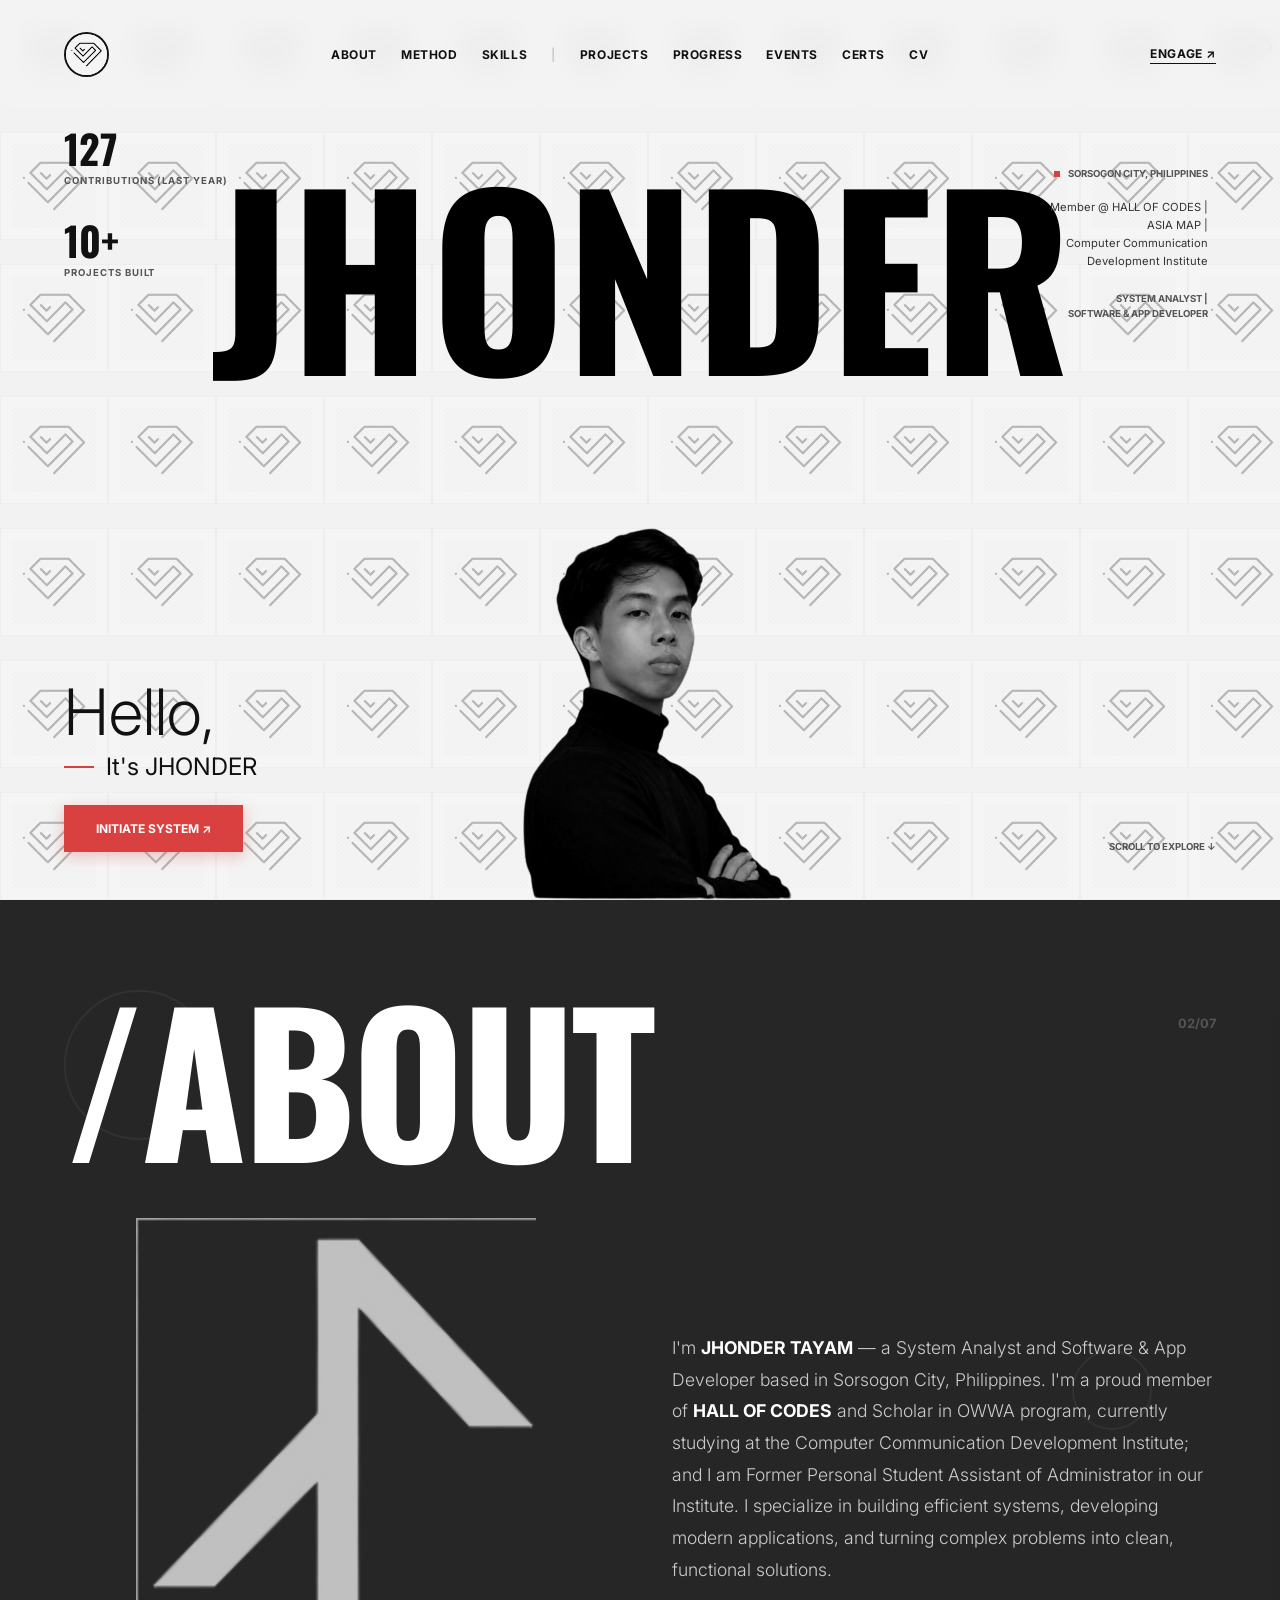
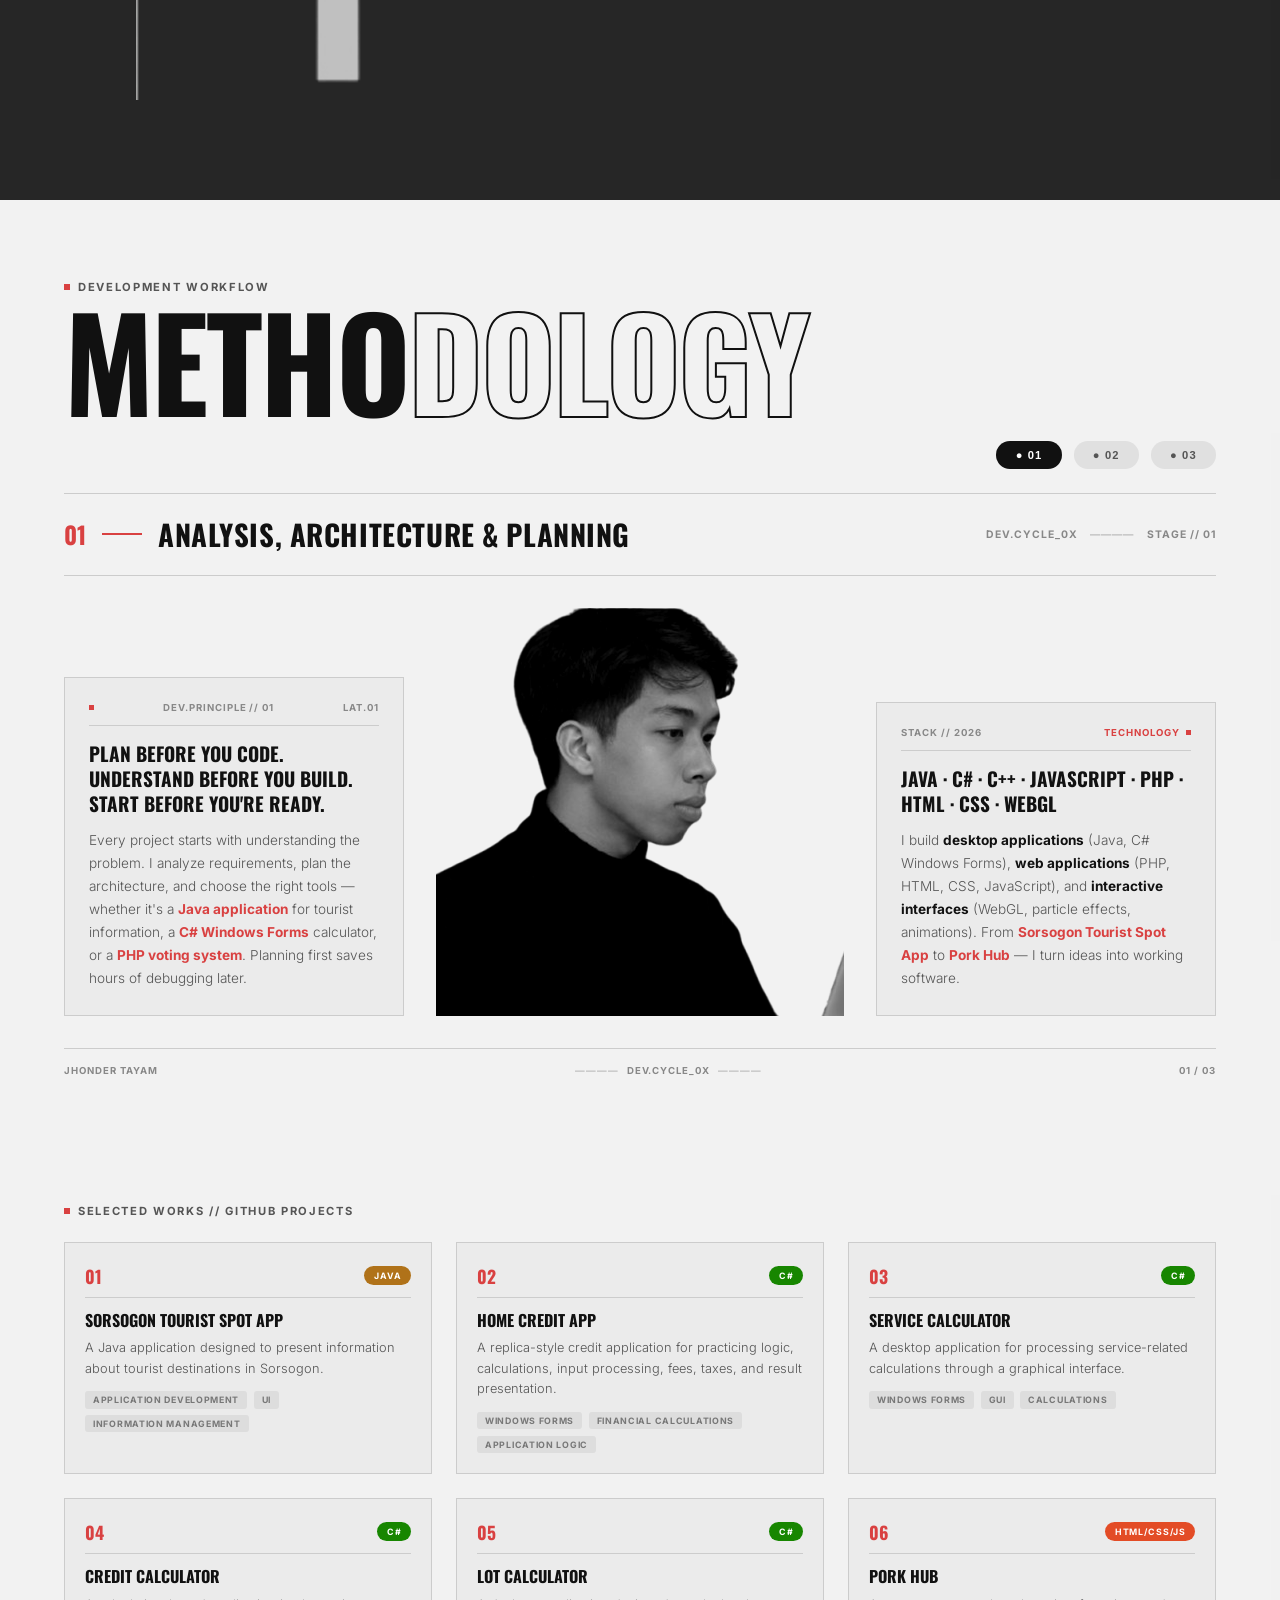
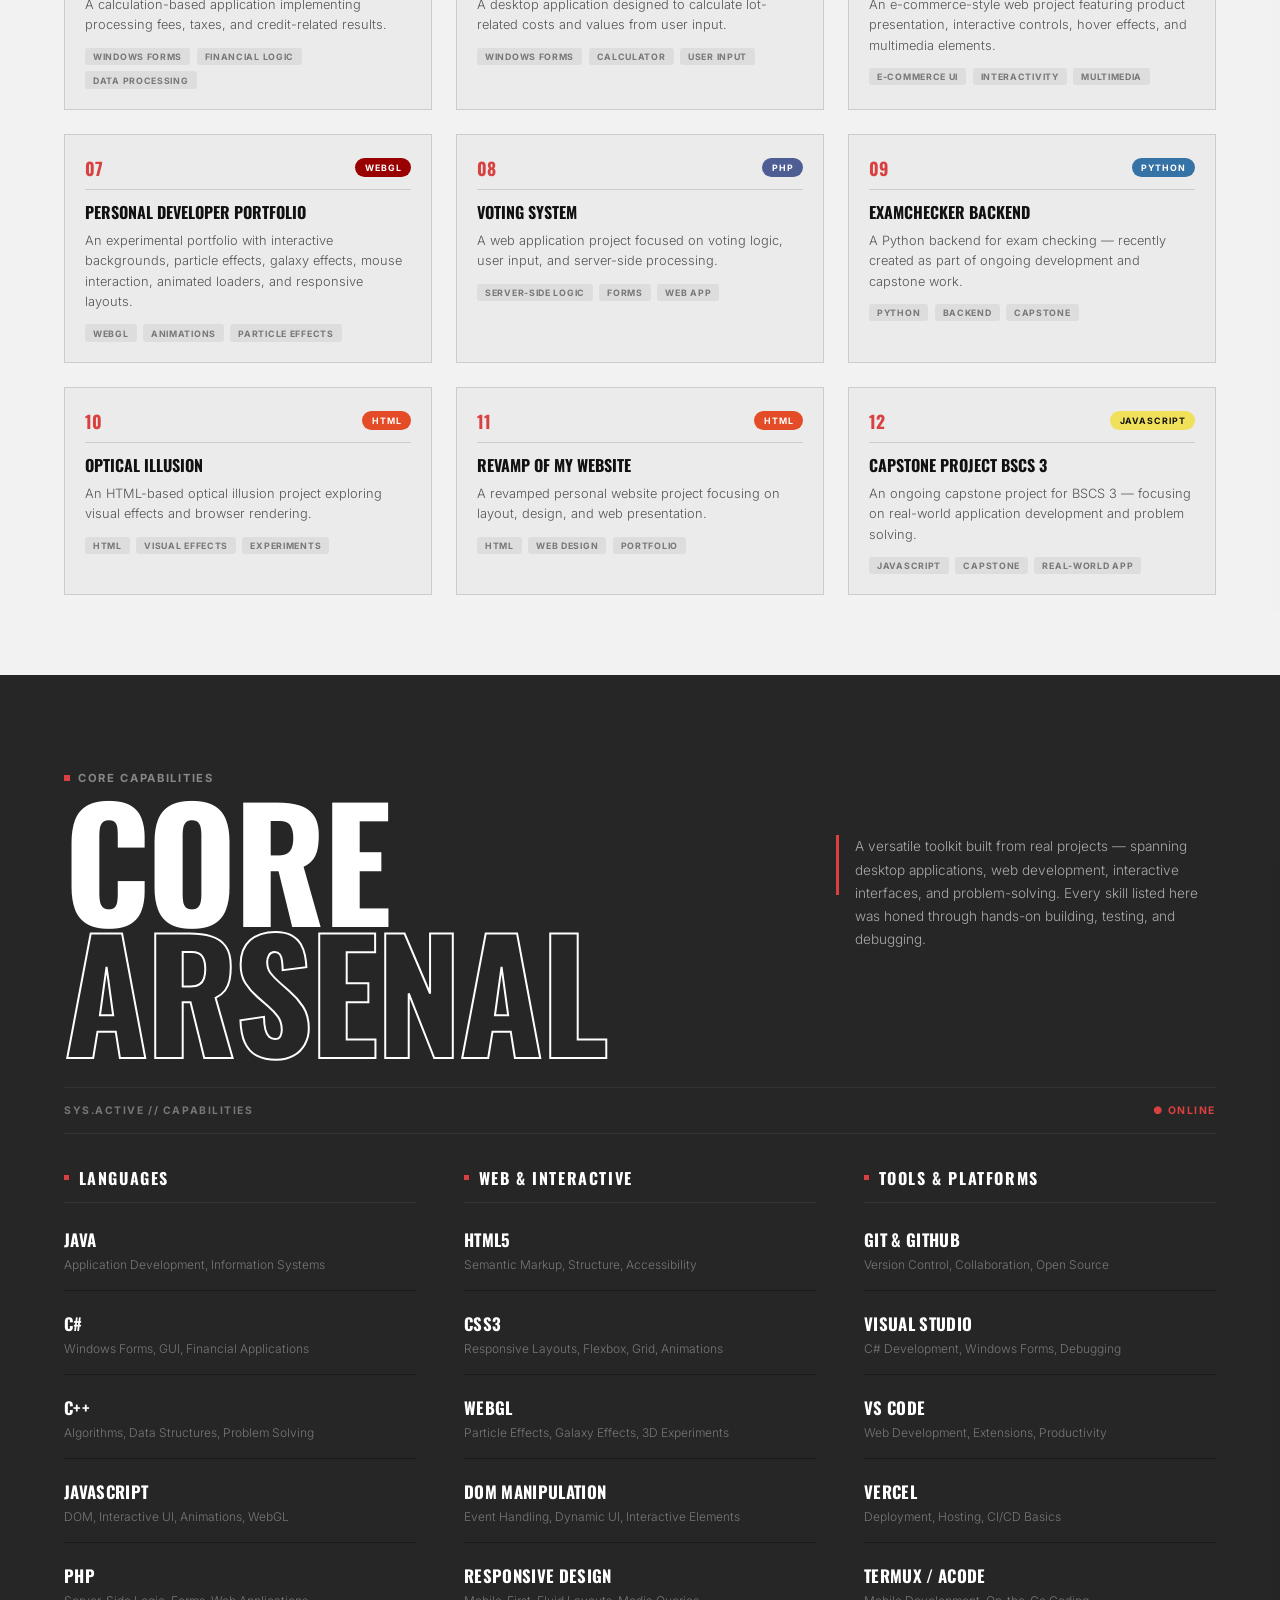
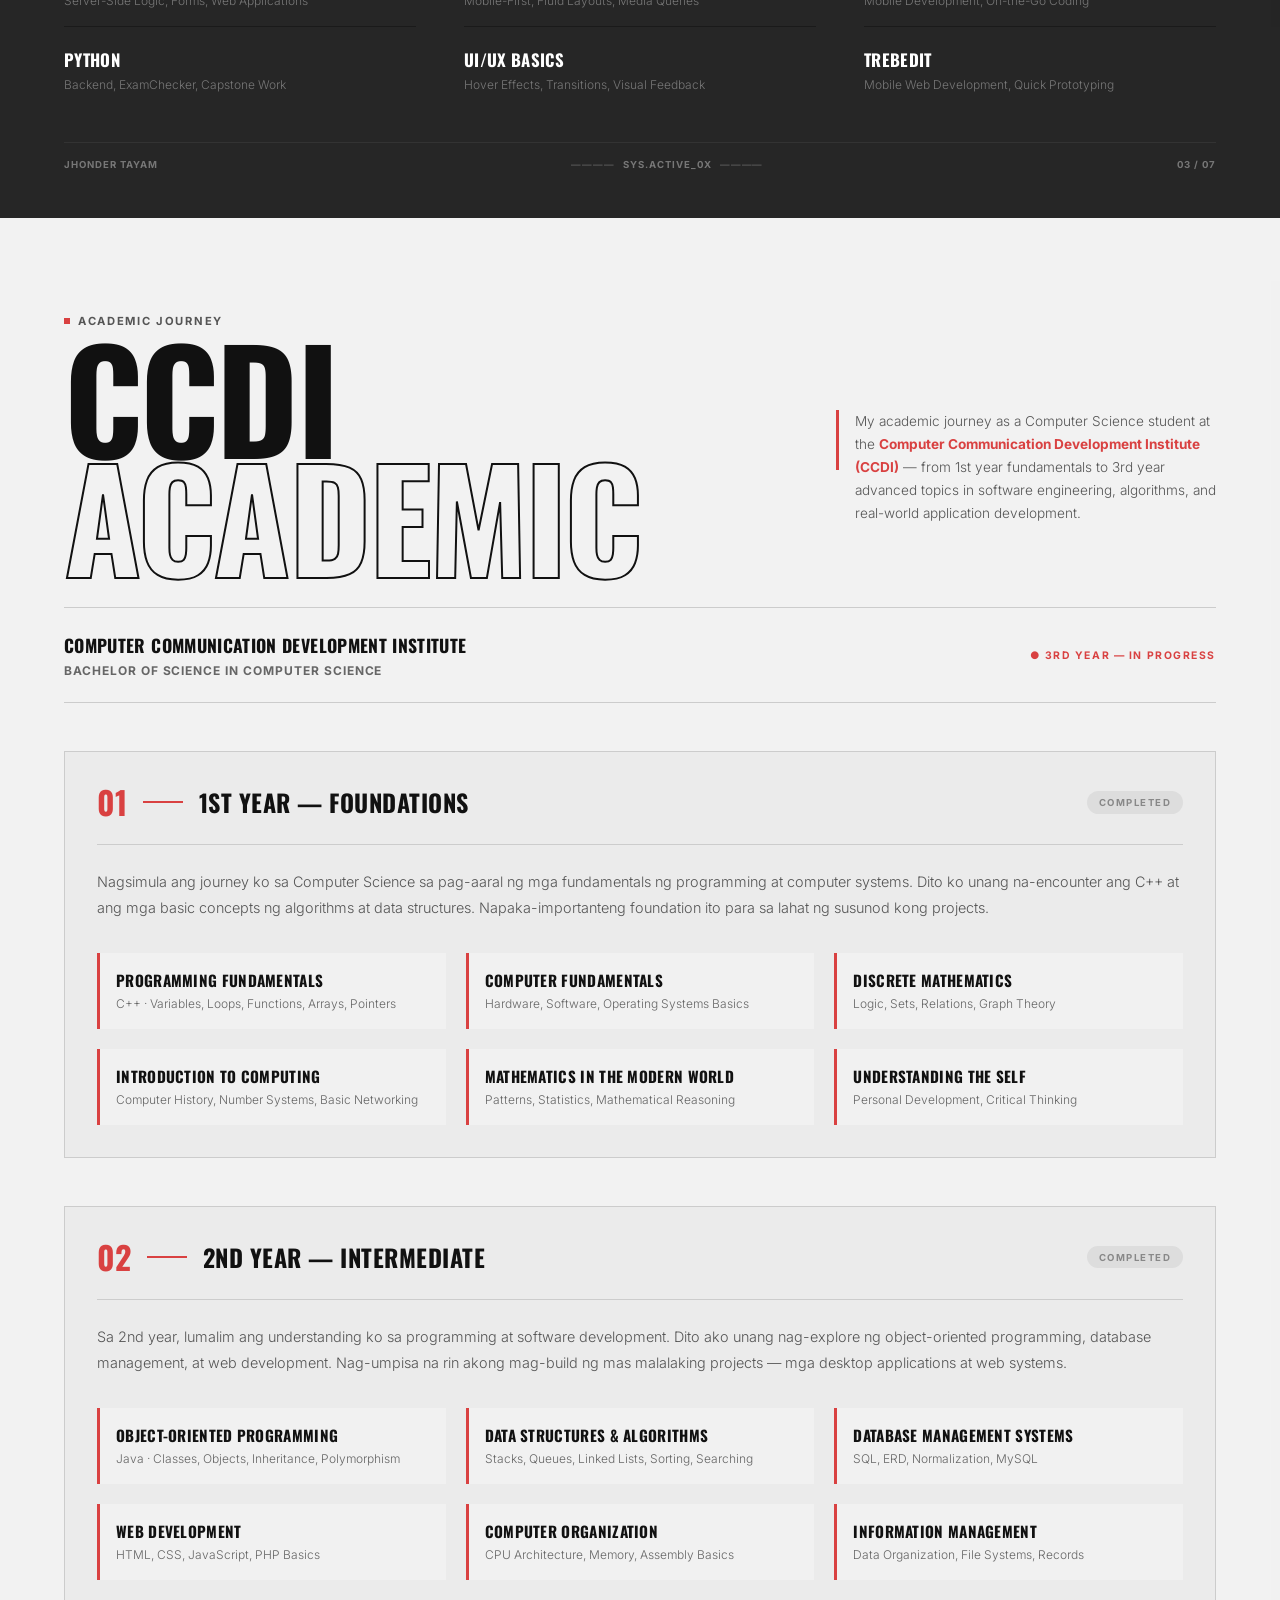
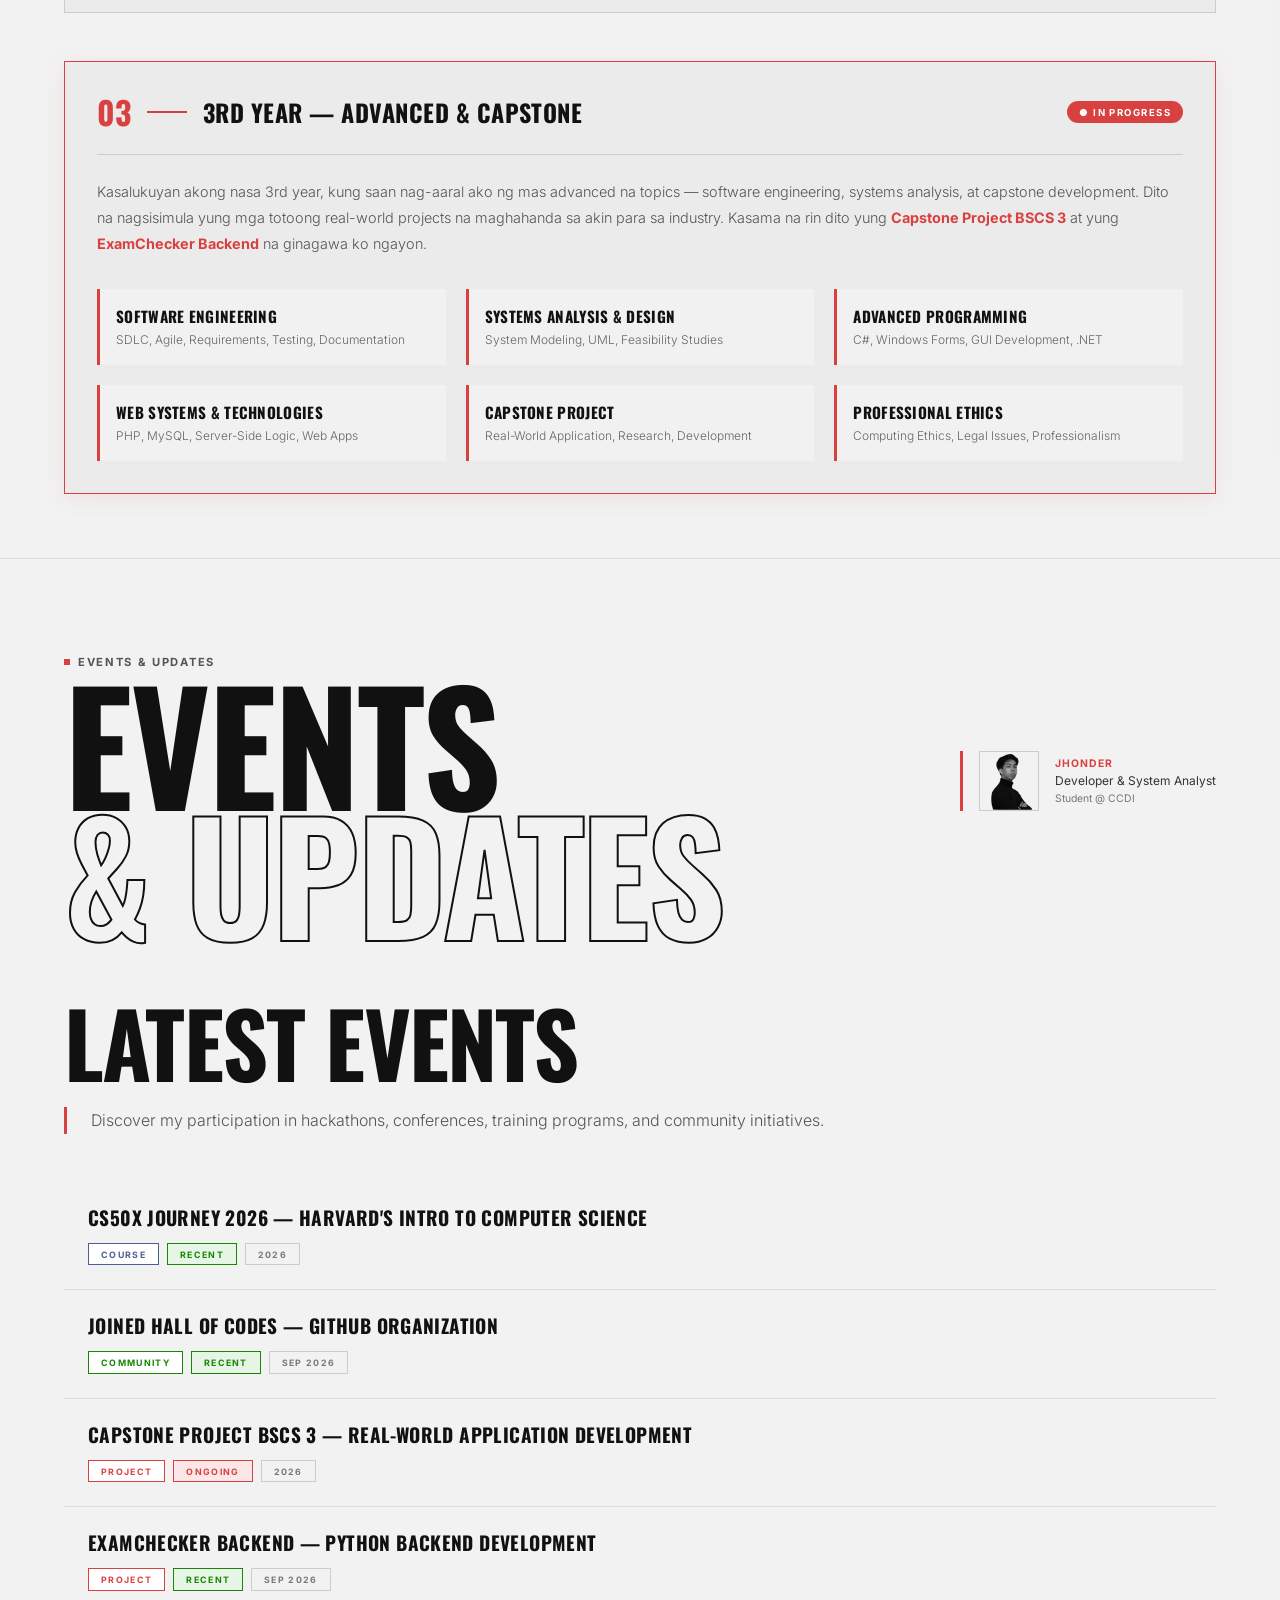
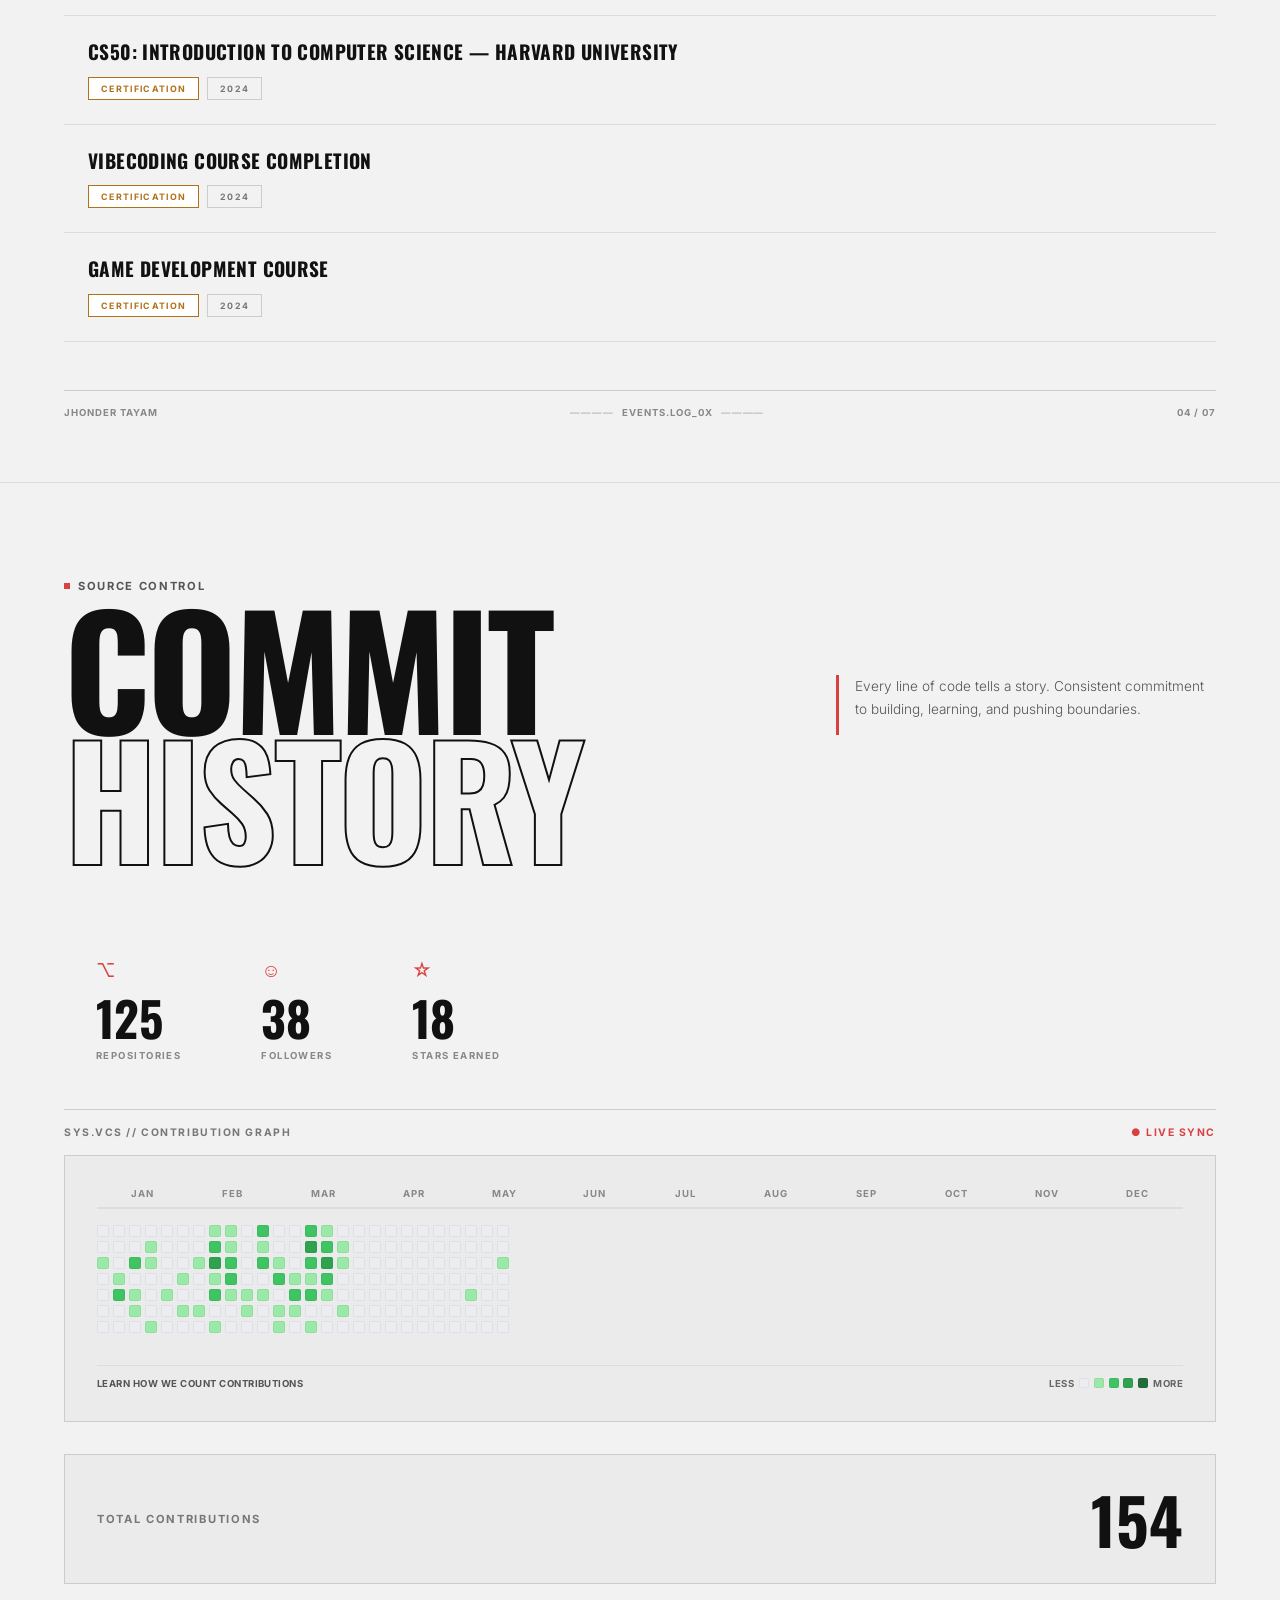
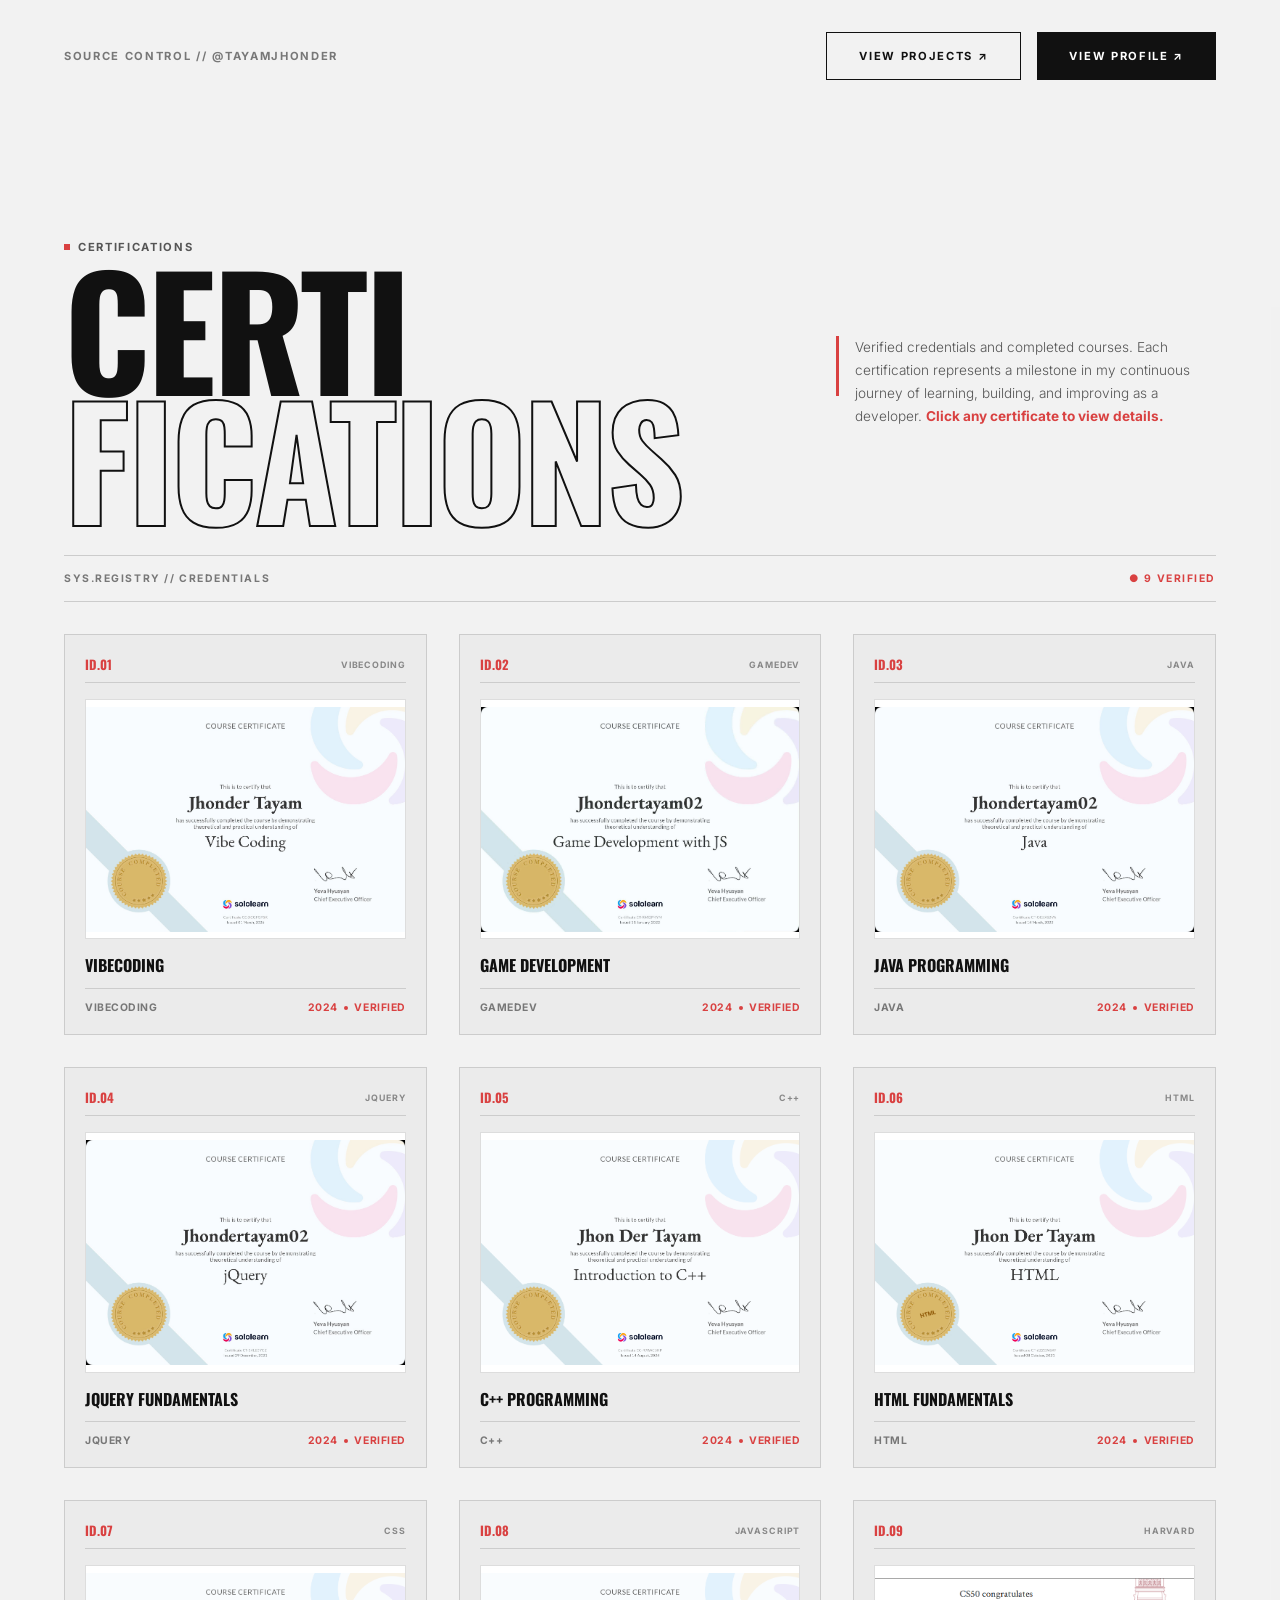
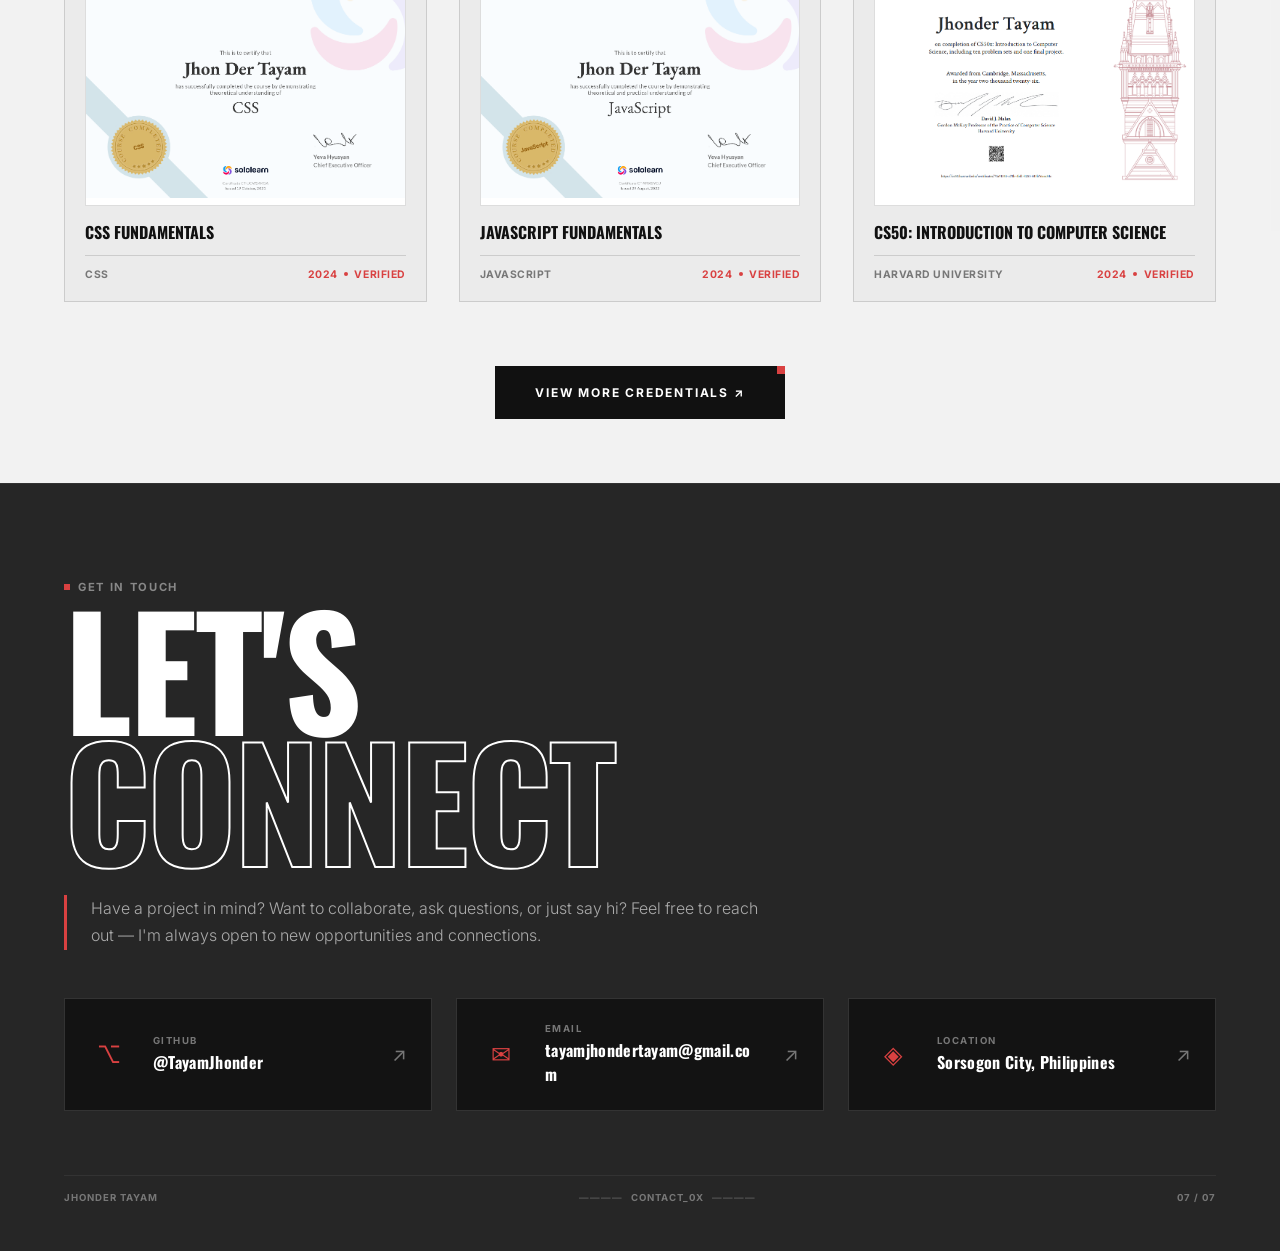
==== commit 2c2353c0: "Update logo image, SEO tags, and mobile fixes" ====
--- a/index.html
+++ b/index.html
@@ -2,8 +2,75 @@
 <html lang="en">
 <head>
     <meta charset="UTF-8">
-    <meta name="viewport" content="width=device-width, initial-scale=1.0">
-    <title>Hall Of Codes - Jhonder Tayam</title>
+    <meta name="viewport" content="width=device-width, initial-scale=1.0, maximum-scale=1.0, user-scalable=no, viewport-fit=cover">
+    
+    <!-- ================= PRIMARY SEO ================= -->
+    <title>Jhonder Tayam — CCDI | Hall of Codes</title>
+    <meta name="description" content="Jhonder Tayam — System Analyst and Software & App Developer based in Sorsogon City, Philippines. Member of Hall of Codes. Specializing in Java, C#, C++, JavaScript, PHP, WebGL, and modern application development.">
+    <meta name="keywords" content="who is jhonder taya?, Who is Jhonder Tayam?, Jhonder Tayam, Jhonder, TayamJhonder, System Analyst, Software Developer, App Developer, Sorsogon, Philippines, Hall of Codes, CCDI, Java Developer, C# Developer, Web Developer, Portfolio">
+    <meta name="author" content="Jhonder Tayam">
+    <meta name="robots" content="index, follow, max-image-preview:large">
+    <meta name="googlebot" content="index, follow">
+    <link rel="canonical" href="https://jhonder01xer.vercel.app/">
+    
+    <!-- ================= FAVICON ================= -->
+    <link rel="icon" type="image/png" href="jhonder.png">
+    <link rel="shortcut icon" type="image/png" href="jhonder.png">
+    <link rel="apple-touch-icon" href="jhonder.png">
+    
+    <!-- ================= OPEN GRAPH ================= -->
+    <meta property="og:type" content="website">
+    <meta property="og:url" content="https://jhonder01xer.vercel.app/">
+    <meta property="og:title" content="Jhonder Tayam — Student @CCDI-Computer Communication Development Institute">
+    <meta property="og:description" content="Student @CCDI | Web Developer based in Sorsogon City, Philippines. Member of Hall of Codes.">
+    <meta property="og:image" content="https://jhonder01xer.vercel.app/jhonder.png">
+    <meta property="og:image:secure_url" content="https://jhonder01xer.vercel.app/jhonder.png">
+    <meta property="og:image:width" content="1200">
+    <meta property="og:image:height" content="630">
+    <meta property="og:image:alt" content="Jhonder Tayam Profile">
+    <meta property="og:site_name" content="Jhonder Tayam Portfolio">
+    <meta property="og:locale" content="en_PH">
+    
+    <!-- ================= TWITTER CARD ================= -->
+    <meta name="twitter:card" content="summary_large_image">
+    <meta name="twitter:title" content="Jhonder Tayam — System Analyst & Software Developer">
+    <meta name="twitter:description" content="Student @CCDI-Computer Communication Development Institute based in Sorsogon City, Philippines.">
+    <meta name="twitter:image" content="https://jhonder01xer.vercel.app/jhonder.png">
+    <meta name="twitter:image:alt" content="Jhonder Tayam Profile">
+    
+    <!-- ================= STRUCTURED DATA ================= -->
+    <script type="application/ld+json">
+    {
+      "@context": "https://schema.org",
+      "@type": "Person",
+      "name": "Jhonder Tayam",
+      "alternateName": ["Jhonder", "TayamJhonder", "Jhonder Tayam"],
+      "url": "https://jhonder01xer.vercel.app/",
+      "image": "https://jhonder01xer.vercel.app/jhonder.png",
+      "jobTitle": "Student @CCDI-Computer Communication Development Institute",
+      "description": "Student @CCDI-Computer Communication Development Institute based in Sorsogon City, Philippines. Member of Hall of Codes.",
+      "worksFor": {
+        "@type": "Organization",
+        "name": "Hall of Codes",
+        "url": "https://github.com/TayamJhonder"
+      },
+      "alumniOf": {
+        "@type": "CollegeOrUniversity",
+        "name": "Computer Communication Development Institute"
+      },
+      "address": {
+        "@type": "PostalAddress",
+        "addressLocality": "Sorsogon City",
+        "addressRegion": "Sorsogon",
+        "addressCountry": "Philippines"
+      },
+      "sameAs": [
+        "https://github.com/TayamJhonder"
+      ],
+      "knowsAbout": ["Java", "C#", "C++", "JavaScript", "PHP", "Python", "WebGL", "HTML", "CSS", "System Analysis", "Software Development"]
+    }
+    </script>
+    
     <link rel="preconnect" href="https://fonts.googleapis.com">
     <link rel="preconnect" href="https://fonts.gstatic.com" crossorigin>
     <link href="https://fonts.googleapis.com/css2?family=Inter:wght@300;400;700&family=Oswald:wght@700&display=swap" rel="stylesheet">
@@ -14,9 +81,7 @@
     <!-- ================= NAVIGATION BAR ================= -->
     <header class="navbar" id="navbar">
         <a href="#top" class="logo" id="logoLink">
-            <svg width="24" height="24" viewBox="0 0 24 24" fill="none" xmlns="http://www.w3.org/2000/svg">
-                <path d="M12 2L2 22H22L12 2Z" stroke="black" stroke-width="2"/>
-            </svg>
+            <img src="logo.png" alt="Jhonder Tayam Logo" class="logo-img">
         </a>
 
         <nav class="nav-links" id="navLinks">
@@ -49,20 +114,18 @@
             <a href="#method">Method</a>
             <a href="#skills">Skills</a>
             <a href="#projects">Projects</a>
-            <a href="#parcours">Parcours</a>
+            <a href="#parcours">Progress</a>
             <a href="#events">Events</a>
             <a href="#certs">Certs</a>
             <a href="#">CV</a>
         </nav>
     </div>
 
-    <!-- ================= BACKGROUND IMAGE GRID MARQUEE (Fixed sa buong website) ================= -->
+    <!-- ================= BG MARQUEE ================= -->
     <div class="bg-marquee-container" id="bgMarqueeContainer"></div>
 
     <!-- ================= HERO SECTION ================= -->
     <main class="hero-section" id="top">
-
-        <!-- IRON FILINGS CANVAS — naka-attach sa HERO SECTION (naiiwan pag nag-scroll) -->
         <canvas class="iron-filings-canvas" id="ironFilingsCanvas"></canvas>
 
         <div class="giant-text">JHONDER</div>
@@ -79,8 +142,8 @@
         </div>
 
         <div class="profile-image-container" id="profileContainer">
-            <img src="jhonder.png" alt="Profile Picture" class="profile-img desktop-img" id="profileImgDesktop">
-            <img src="jhonder2.png" alt="Profile Picture" class="profile-img mobile-img" id="profileImgMobile">
+            <img src="jhonder.png" alt="Jhonder Tayam Profile Picture" class="profile-img desktop-img" id="profileImgDesktop">
+            <img src="jhonder2.png" alt="Jhonder Tayam Profile Picture" class="profile-img mobile-img" id="profileImgMobile">
         </div>
 
         <div class="info-right">
@@ -100,7 +163,7 @@
         <div class="greeting-bottom">
             <h1>Hello,</h1>
             <p><span class="red-line"></span> It's JHONDER</p>
-            <a href="https://github.com/TayamJhonder" target="_blank" class="cta-btn">INITIATE SYSTEM ↗</a>
+            <a href="https://github.com/TayamJhonder" target="_blank" rel="noopener" class="cta-btn">INITIATE SYSTEM ↗</a>
         </div>
 
         <div class="scroll-indicator">
@@ -122,12 +185,12 @@
 
         <div class="about-content">
             <div class="about-graphic">
-                <img src="about.png" alt="About Arrow">
+                <img src="about.png" alt="About decorative arrow">
             </div>
 
             <div class="about-text">
                 <p>
-                    I’m <strong>JHONDER TAYAM</strong> — a System Analyst and Software & App Developer based in Sorsogon City, Philippines. I’m a proud member of <strong>HALL OF CODES</strong> and Scholar in OWWA program, currently studying at the Computer Communication Development Institute; and I am Former Personal Student Assistant of Administrator in our Institute. I specialize in building efficient systems, developing modern applications, and turning complex problems into clean, functional solutions.
+                    I'm <strong>JHONDER TAYAM</strong> — a System Analyst and Software & App Developer based in Sorsogon City, Philippines. I'm a proud member of <strong>HALL OF CODES</strong> and Scholar in OWWA program, currently studying at the Computer Communication Development Institute; and I am Former Personal Student Assistant of Administrator in our Institute. I specialize in building efficient systems, developing modern applications, and turning complex problems into clean, functional solutions.
                 </p>
             </div>
         </div>
@@ -176,7 +239,7 @@
                 </div>
 
                 <div class="method-portrait">
-                    <img src="sideview.png" alt="Methodology Step 1">
+                    <img src="sideview.png" alt="Methodology Step 1 illustration">
                 </div>
 
                 <div class="method-card card-right">
@@ -229,7 +292,7 @@
                 </div>
 
                 <div class="method-portrait">
-                    <img src="My COFFEE.png" alt="Methodology Step 2">
+                    <img src="My COFFEE.png" alt="Methodology Step 2 illustration">
                 </div>
 
                 <div class="method-card card-right">
@@ -282,7 +345,7 @@
                 </div>
 
                 <div class="method-portrait">
-                    <img src="laptop.png" alt="Methodology Step 3">
+                    <img src="laptop.png" alt="Methodology Step 3 illustration">
                 </div>
 
                 <div class="method-card card-right">
@@ -621,7 +684,7 @@
         </div>
     </section>
 
-    <!-- ================= PARCOURS (EDUCATION) SECTION ================= -->
+    <!-- ================= PARCOURS SECTION ================= -->
     <section class="parcours-section" id="parcours">
         <div class="parcours-top-label">
             <span class="red-dot"></span> ACADEMIC JOURNEY
@@ -770,7 +833,7 @@
         </div>
     </section>
 
-    <!-- ================= EVENTS & UPDATES SECTION ================= -->
+    <!-- ================= EVENTS SECTION ================= -->
     <section class="events-section" id="events">
         <div class="events-top-label">
             <span class="red-dot"></span> EVENTS &amp; UPDATES
@@ -784,7 +847,7 @@
         <div class="events-description">
             <span class="red-line-vertical"></span>
             <div class="events-author">
-                <img src="jhonder.png" alt="Author" class="events-author-img">
+                <img src="jhonder.png" alt="Jhonder Tayam Author" class="events-author-img">
                 <div class="events-author-info">
                     <span class="events-author-name">JHONDER</span>
                     <span class="events-author-role">Developer &amp; System Analyst</span>
@@ -893,7 +956,7 @@
         </div>
     </section>
 
-    <!-- ================= COMMIT HISTORY SECTION ================= -->
+    <!-- ================= COMMIT SECTION ================= -->
     <section class="commit-section" id="commit">
         <div class="commit-top-label">
             <span class="red-dot"></span> SOURCE CONTROL
@@ -997,7 +1060,7 @@
             <span class="source-control-label">SOURCE CONTROL // @TayamJhonder</span>
             <div class="commit-btn-group">
                 <a href="#projects" class="commit-btn-outline">VIEW PROJECTS ↗</a>
-                <a href="https://github.com/TayamJhonder" target="_blank" class="commit-btn-solid">VIEW PROFILE ↗</a>
+                <a href="https://github.com/TayamJhonder" target="_blank" rel="noopener" class="commit-btn-solid">VIEW PROFILE ↗</a>
             </div>
         </div>
     </section>
@@ -1205,7 +1268,7 @@
         </div>
     </section>
 
-    <!-- ================= GET IN TOUCH SECTION ================= -->
+    <!-- ================= CONTACT SECTION ================= -->
     <section class="contact-section" id="contact">
         <div class="contact-top-label">
             <span class="red-dot"></span> GET IN TOUCH
@@ -1221,7 +1284,7 @@
         </p>
 
         <div class="contact-links">
-            <a href="https://github.com/TayamJhonder" target="_blank" class="contact-link">
+            <a href="https://github.com/TayamJhonder" target="_blank" rel="noopener" class="contact-link">
                 <span class="contact-icon">⌥</span>
                 <div class="contact-info">
                     <span class="contact-label">GITHUB</span>
@@ -1239,7 +1302,7 @@
                 <span class="contact-arrow">↗</span>
             </a>
 
-            <a href="https://github.com/TayamJhonder" target="_blank" class="contact-link">
+            <a href="https://github.com/TayamJhonder" target="_blank" rel="noopener" class="contact-link">
                 <span class="contact-icon">◈</span>
                 <div class="contact-info">
                     <span class="contact-label">LOCATION</span>
--- a/style.css
+++ b/style.css
@@ -7,6 +7,10 @@
 
 html {
     scroll-behavior: smooth;
+    -webkit-text-size-adjust: 100%;
+    -moz-text-size-adjust: 100%;
+    -ms-text-size-adjust: 100%;
+    text-size-adjust: 100%;
 }
 
 body {
@@ -15,6 +19,18 @@
     color: #111;
     overflow-x: hidden;
     width: 100%;
+    max-width: 100vw;
+}
+
+/* Iwas double-tap zoom sa mobile */
+a, button, .step-btn, .cert-card, .project-card {
+    touch-action: manipulation;
+}
+
+/* iOS fixed elements fix */
+.navbar, .bg-marquee-container, .mobile-menu {
+    -webkit-transform: translateZ(0);
+    transform: translateZ(0);
 }
 
 /* ================= BACKGROUND IMAGE GRID MARQUEE ================= */
@@ -84,7 +100,7 @@
     -webkit-user-drag: none;
 }
 
-/* ================= IRON FILINGS CANVAS (Naka-attach sa HERO SECTION) ================= */
+/* ================= IRON FILINGS CANVAS ================= */
 .iron-filings-canvas {
     position: absolute;
     top: 0;
@@ -131,6 +147,7 @@
     display: block;
     transition: transform 0.3s ease;
     text-decoration: none;
+    line-height: 0;
 }
 
 .logo:hover {
@@ -139,6 +156,16 @@
 
 .logo svg {
     display: block;
+}
+
+/* ================= LOGO IMAGE (IDINAGDAG LANG) ================= */
+.logo-img {
+    display: block;
+    width: 45px;
+    height: 45px;
+    object-fit: cover;
+    border-radius: 50%;
+    border: 2px solid #111;
 }
 
 .nav-links {
@@ -210,7 +237,7 @@
     background-color: #d94141;
 }
 
-/* ================= MOBILE MENU (Half-Screen, Slide from Right) ================= */
+/* ================= MOBILE MENU ================= */
 .mobile-menu {
     position: fixed;
     top: 0;
@@ -313,7 +340,6 @@
     transform: translateX(6px);
 }
 
-/* Overlay sa labas ng menu */
 .mobile-menu::before {
     content: '';
     position: fixed;
@@ -2525,6 +2551,12 @@
     .nav-links { display: none; }
     .nav-right { gap: 1rem; }
     .burger-btn { display: flex; }
+
+    /* Logo size sa mobile (IDINAGDAG) */
+    .logo-img {
+        width: 38px;
+        height: 38px;
+    }
 
     .hero-section {
         display: flex;
@@ -2728,12 +2760,75 @@
         padding: 1.4vmin;
     }
 
-    /* Mobile menu adjustments */
-    .mobile-nav-links a { font-size: 1.3rem; gap: 0.6rem; }
-    .mobile-menu-close { top: 1rem; right: 1rem; width: 36px; height: 36px; font-size: 1.1rem; }
-    .mobile-menu { width: 80%; padding: 4.5rem 1.5rem 1.5rem 1.5rem; }
-}
-
+    /* ================= MOBILE MENU FIT SA SCREEN (IDINAGDAG) ================= */
+    .mobile-menu {
+        width: 85%;
+        max-width: 340px;
+        padding: 4.5rem 1.5rem 2rem 1.5rem;
+        height: 100dvh;
+        max-height: 100dvh;
+        overflow-y: auto;
+        -webkit-overflow-scrolling: touch;
+        box-sizing: border-box;
+    }
+
+    .mobile-nav-links {
+        gap: 0.9rem;
+        width: 100%;
+    }
+
+    .mobile-nav-links a {
+        font-size: 1.25rem;
+        gap: 0.6rem;
+        padding: 0.35rem 0;
+        line-height: 1.2;
+        white-space: normal;
+        word-break: break-word;
+    }
+
+    .mobile-menu-close {
+        top: 1rem;
+        right: 1rem;
+        width: 38px;
+        height: 38px;
+        font-size: 1.2rem;
+    }
+
+    /* ================= SCROLL ALIGNMENT FIX (IDINAGDAG) ================= */
+    .hero-section {
+        max-width: 100vw;
+        overflow-x: hidden;
+    }
+
+    .about-section,
+    .method-section,
+    .projects-section,
+    .skills-section,
+    .parcours-section,
+    .events-section,
+    .commit-section,
+    .certs-section,
+    .contact-section {
+        max-width: 100vw;
+        overflow-x: hidden;
+        box-sizing: border-box;
+    }
+
+    .about-title,
+    .method-title,
+    .skills-title,
+    .parcours-title,
+    .events-title,
+    .commit-title,
+    .certs-title,
+    .contact-title {
+        word-break: break-word;
+        overflow-wrap: break-word;
+        max-width: 100%;
+    }
+}
+
+/* ================= VERY SMALL PHONES (IDINAGDAG) ================= */
 @media (max-width: 400px) {
     .bg-marquee-item {
         width: 16vmin;
@@ -2742,5 +2837,22 @@
     }
 
     .mobile-nav-links a { font-size: 1.15rem; }
-    .mobile-menu { width: 85%; }
+    .mobile-menu { width: 90%; }
+}
+
+@media (max-width: 380px) {
+    .mobile-menu {
+        width: 92%;
+        padding: 4rem 1.25rem 1.5rem 1.25rem;
+    }
+
+    .mobile-nav-links a {
+        font-size: 1.1rem;
+    }
+
+    .mobile-menu-close {
+        width: 34px;
+        height: 34px;
+        font-size: 1rem;
+    }
 }
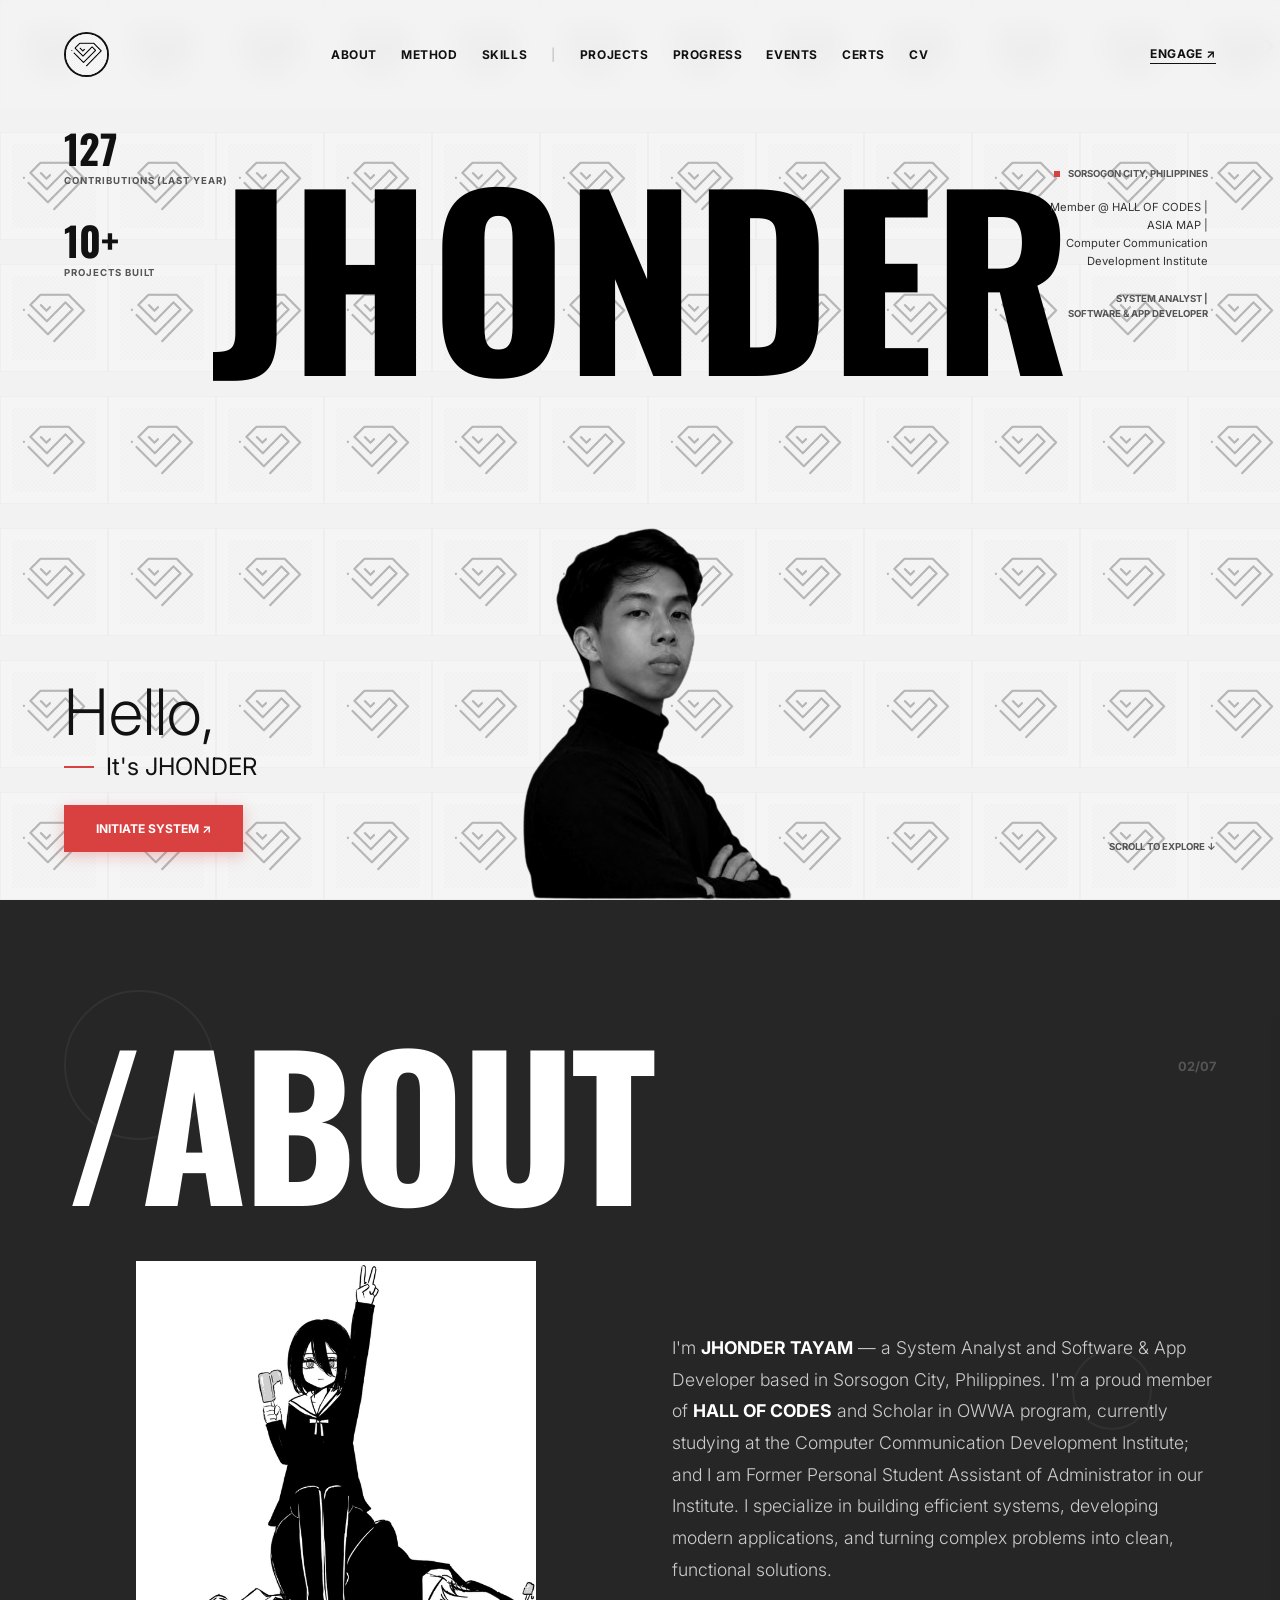
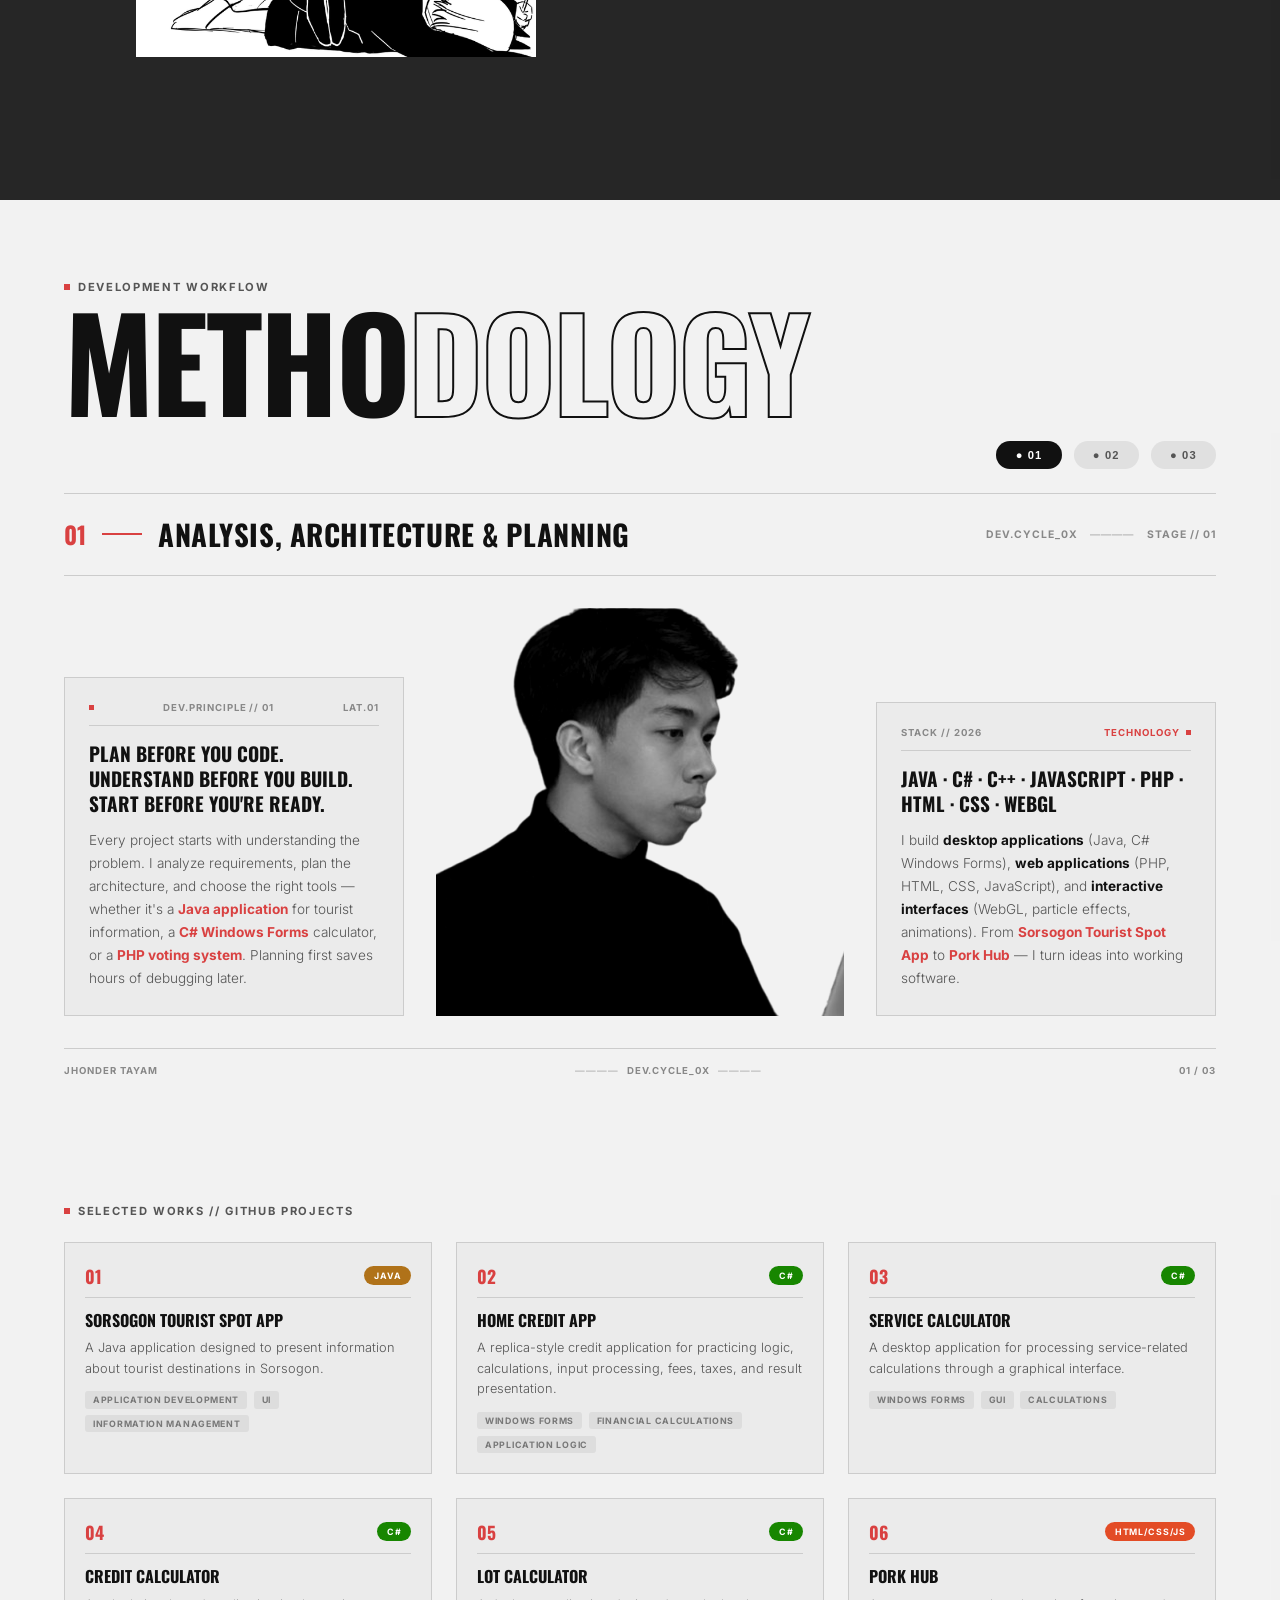
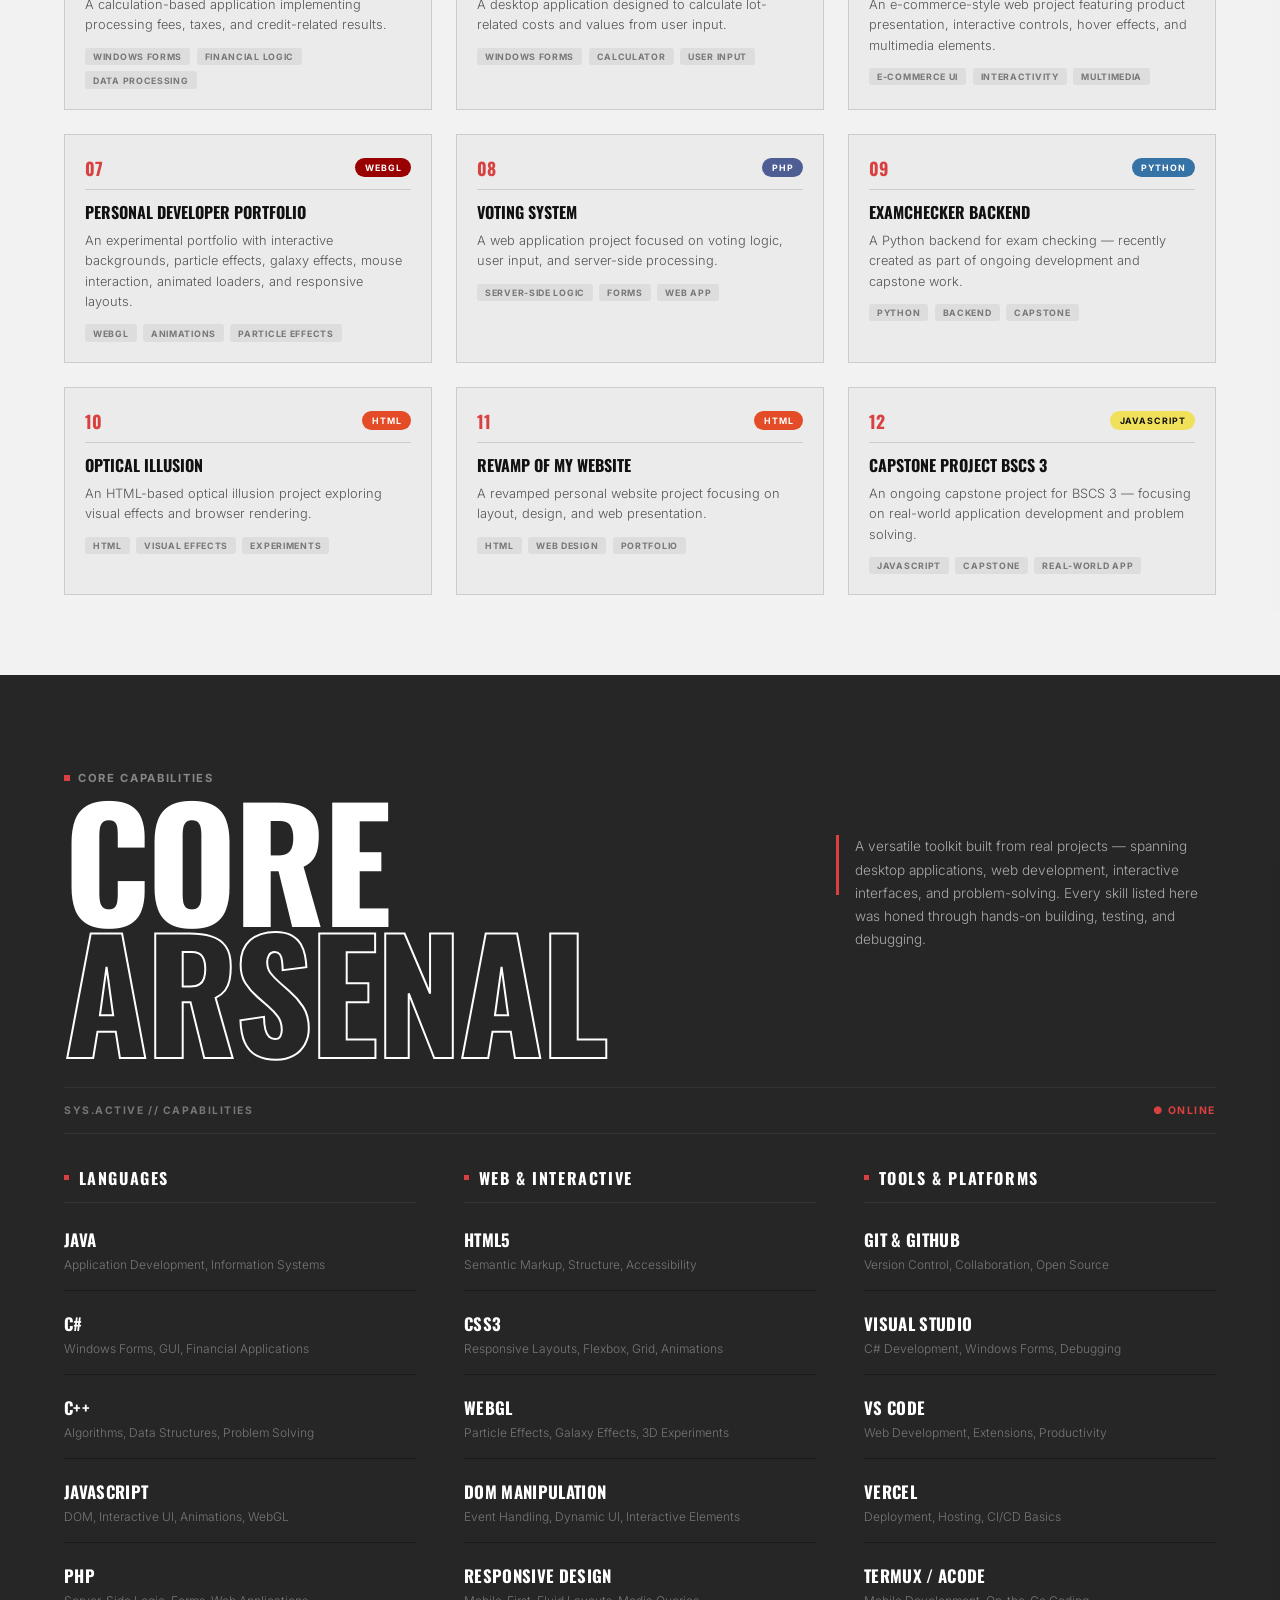
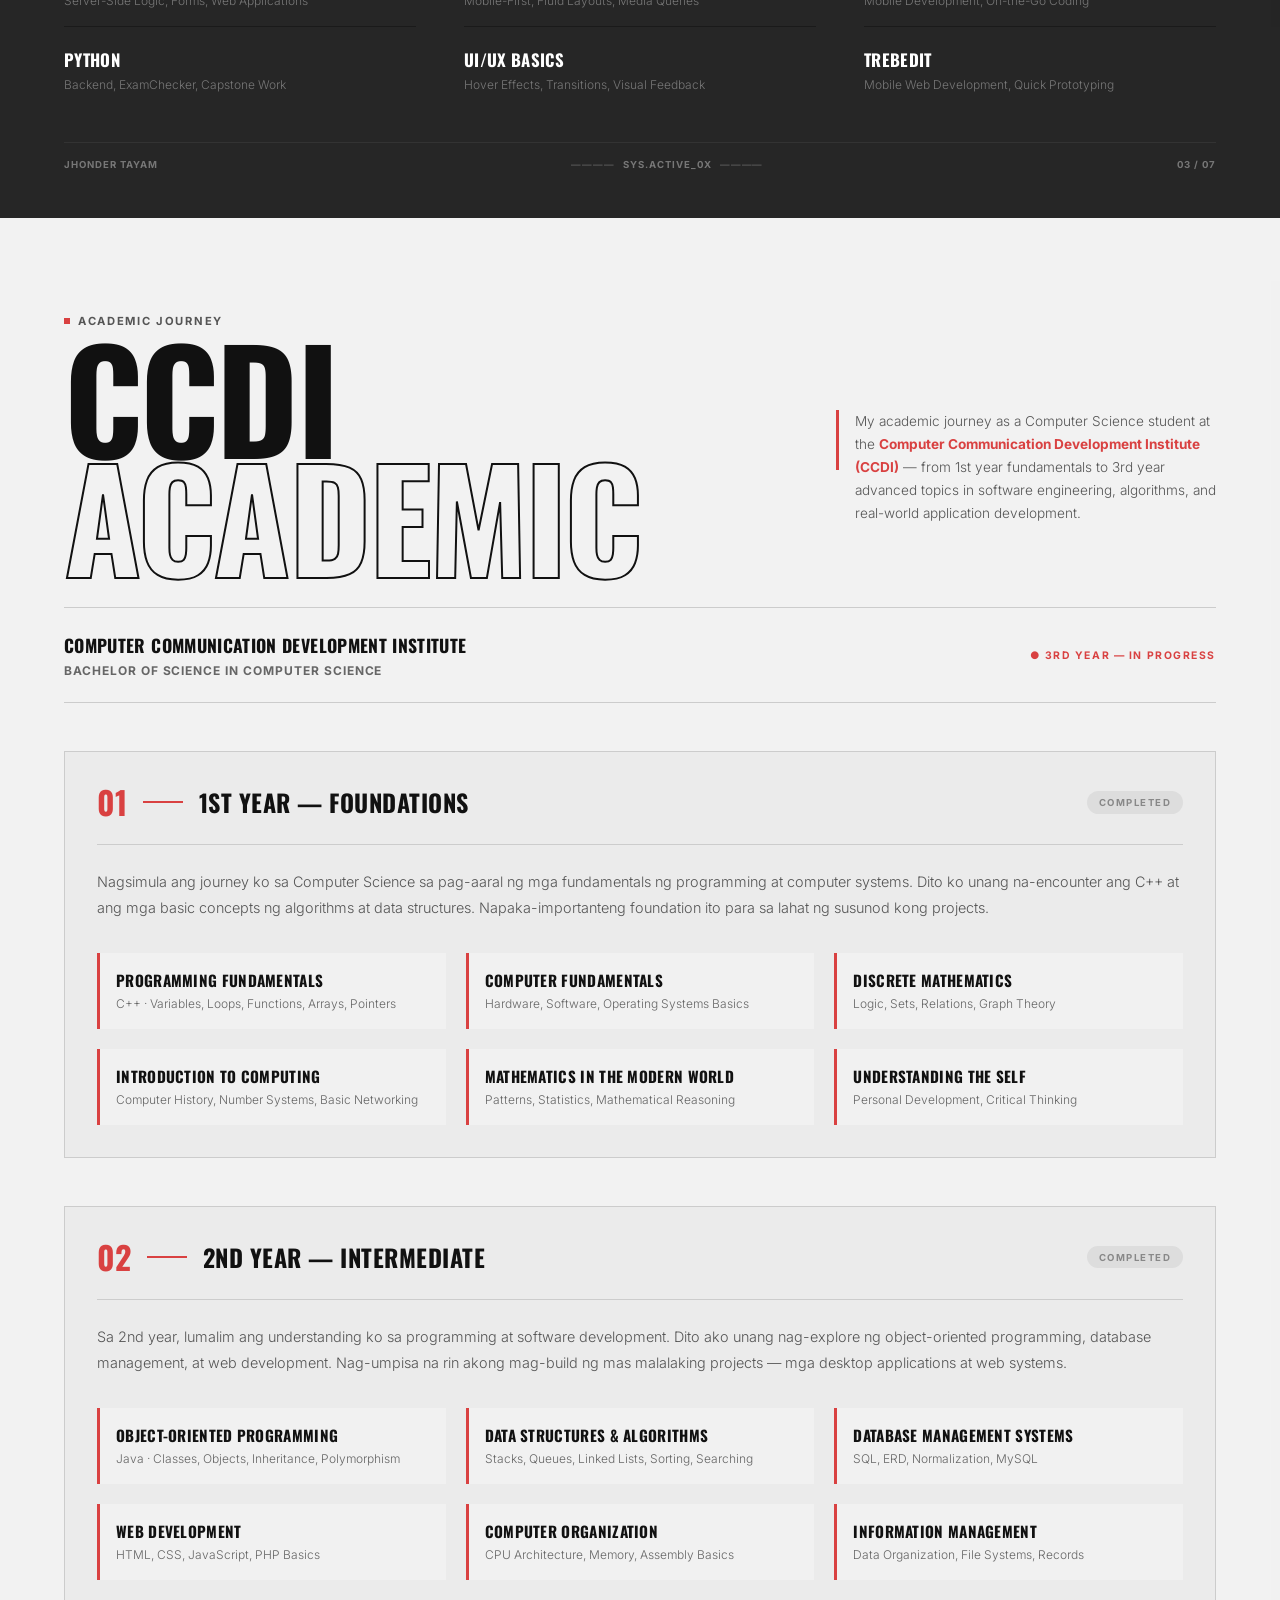
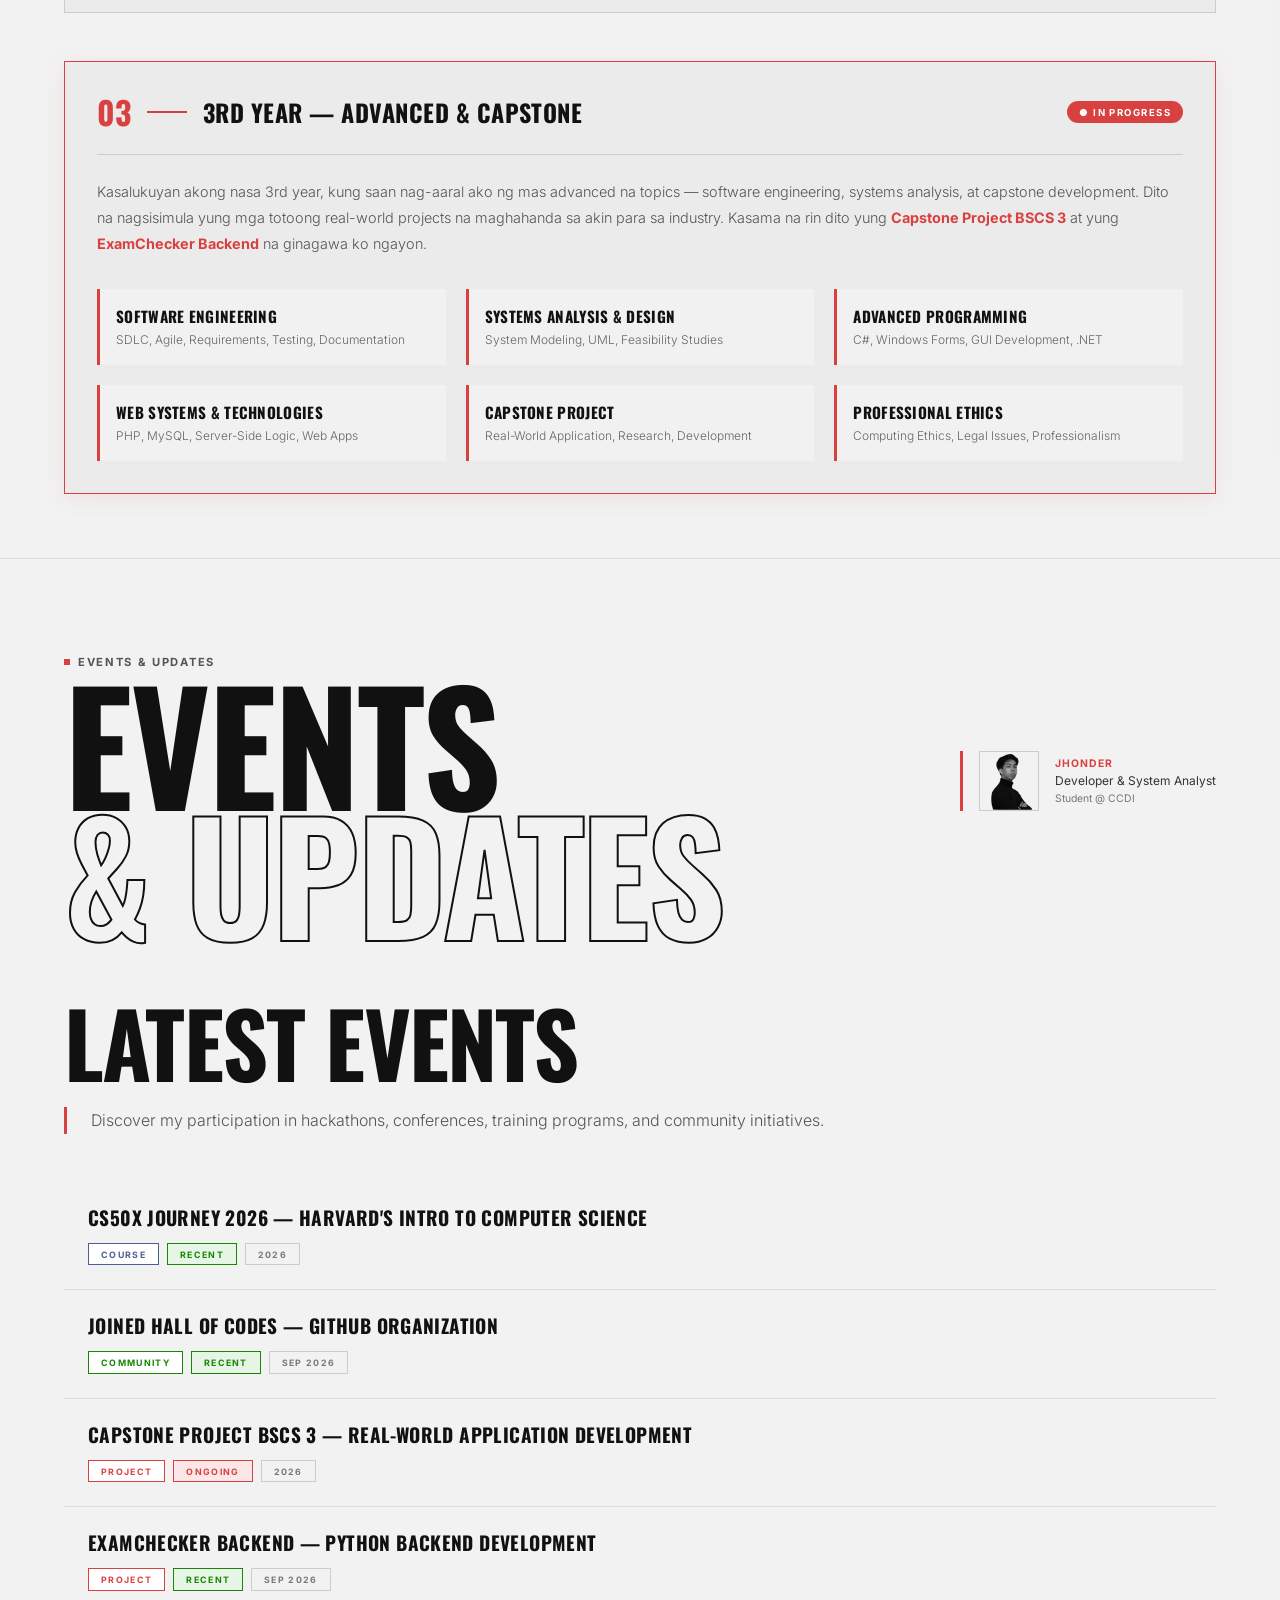
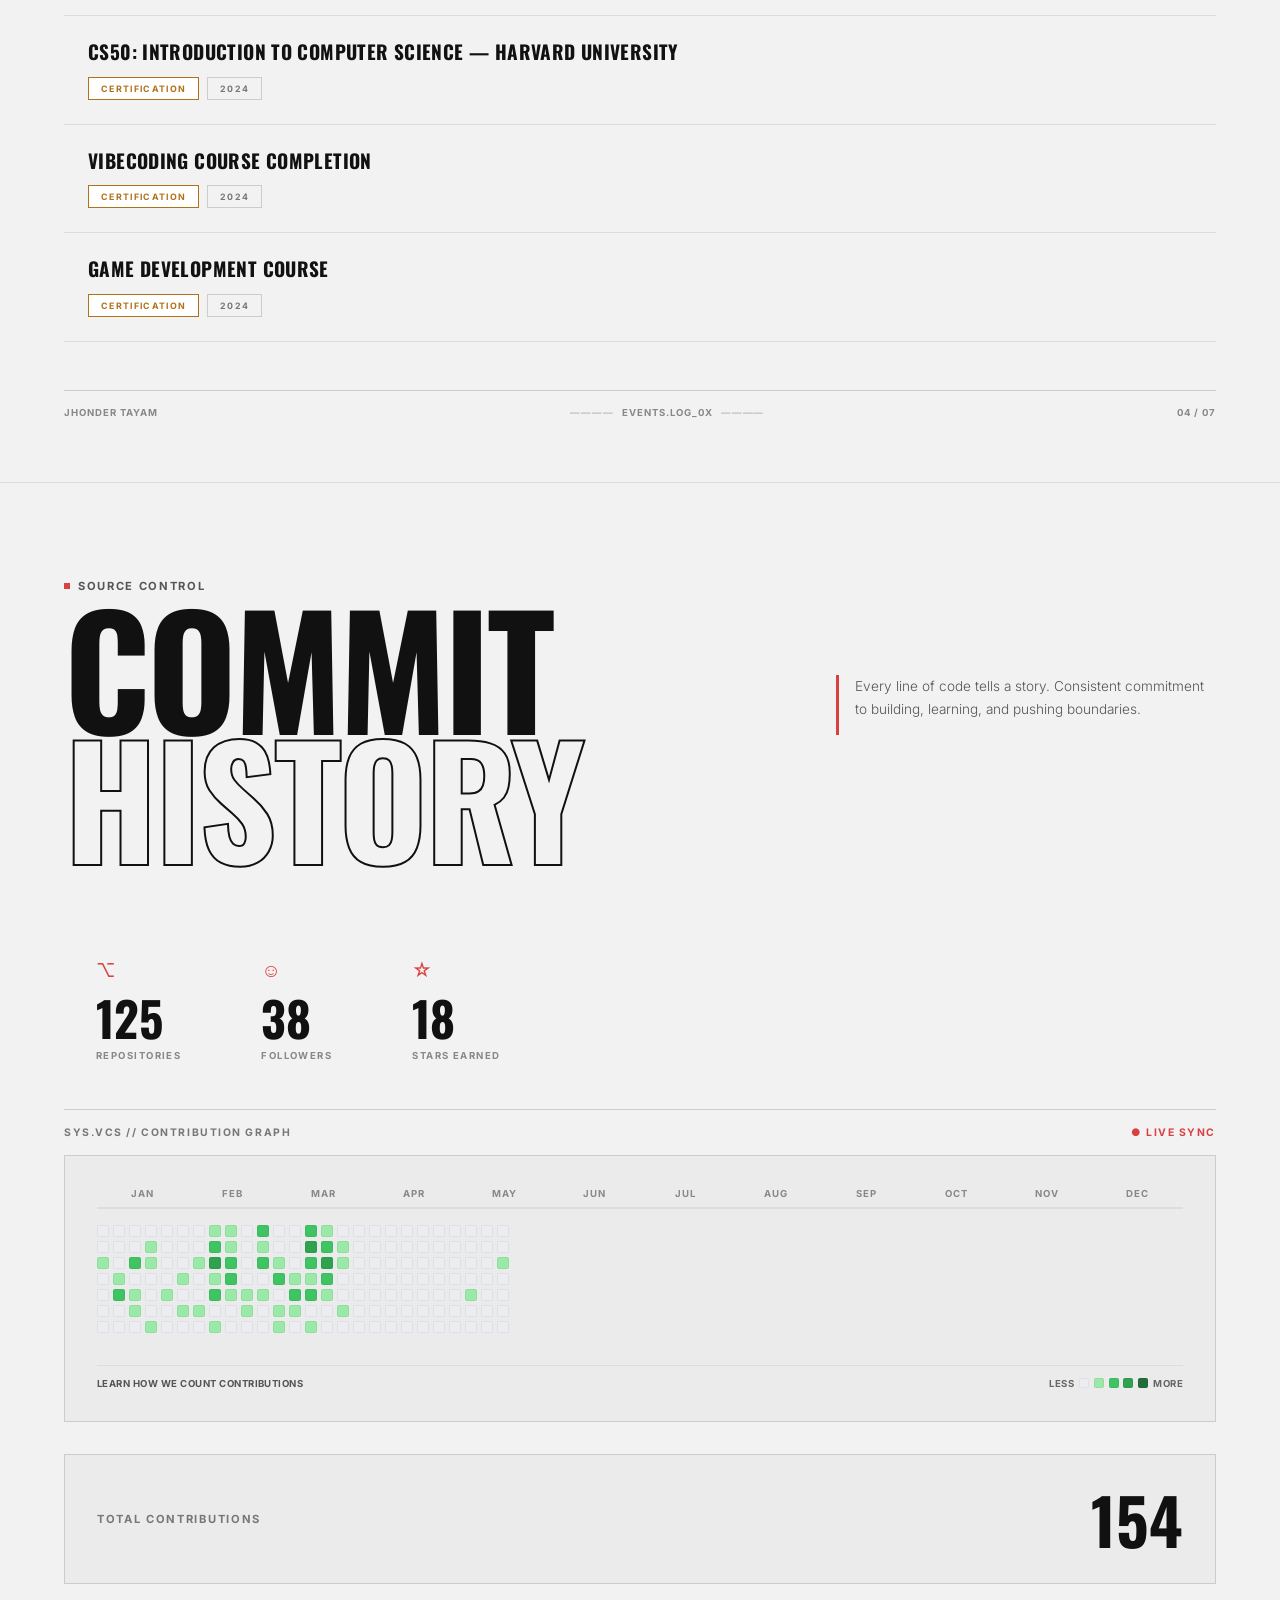
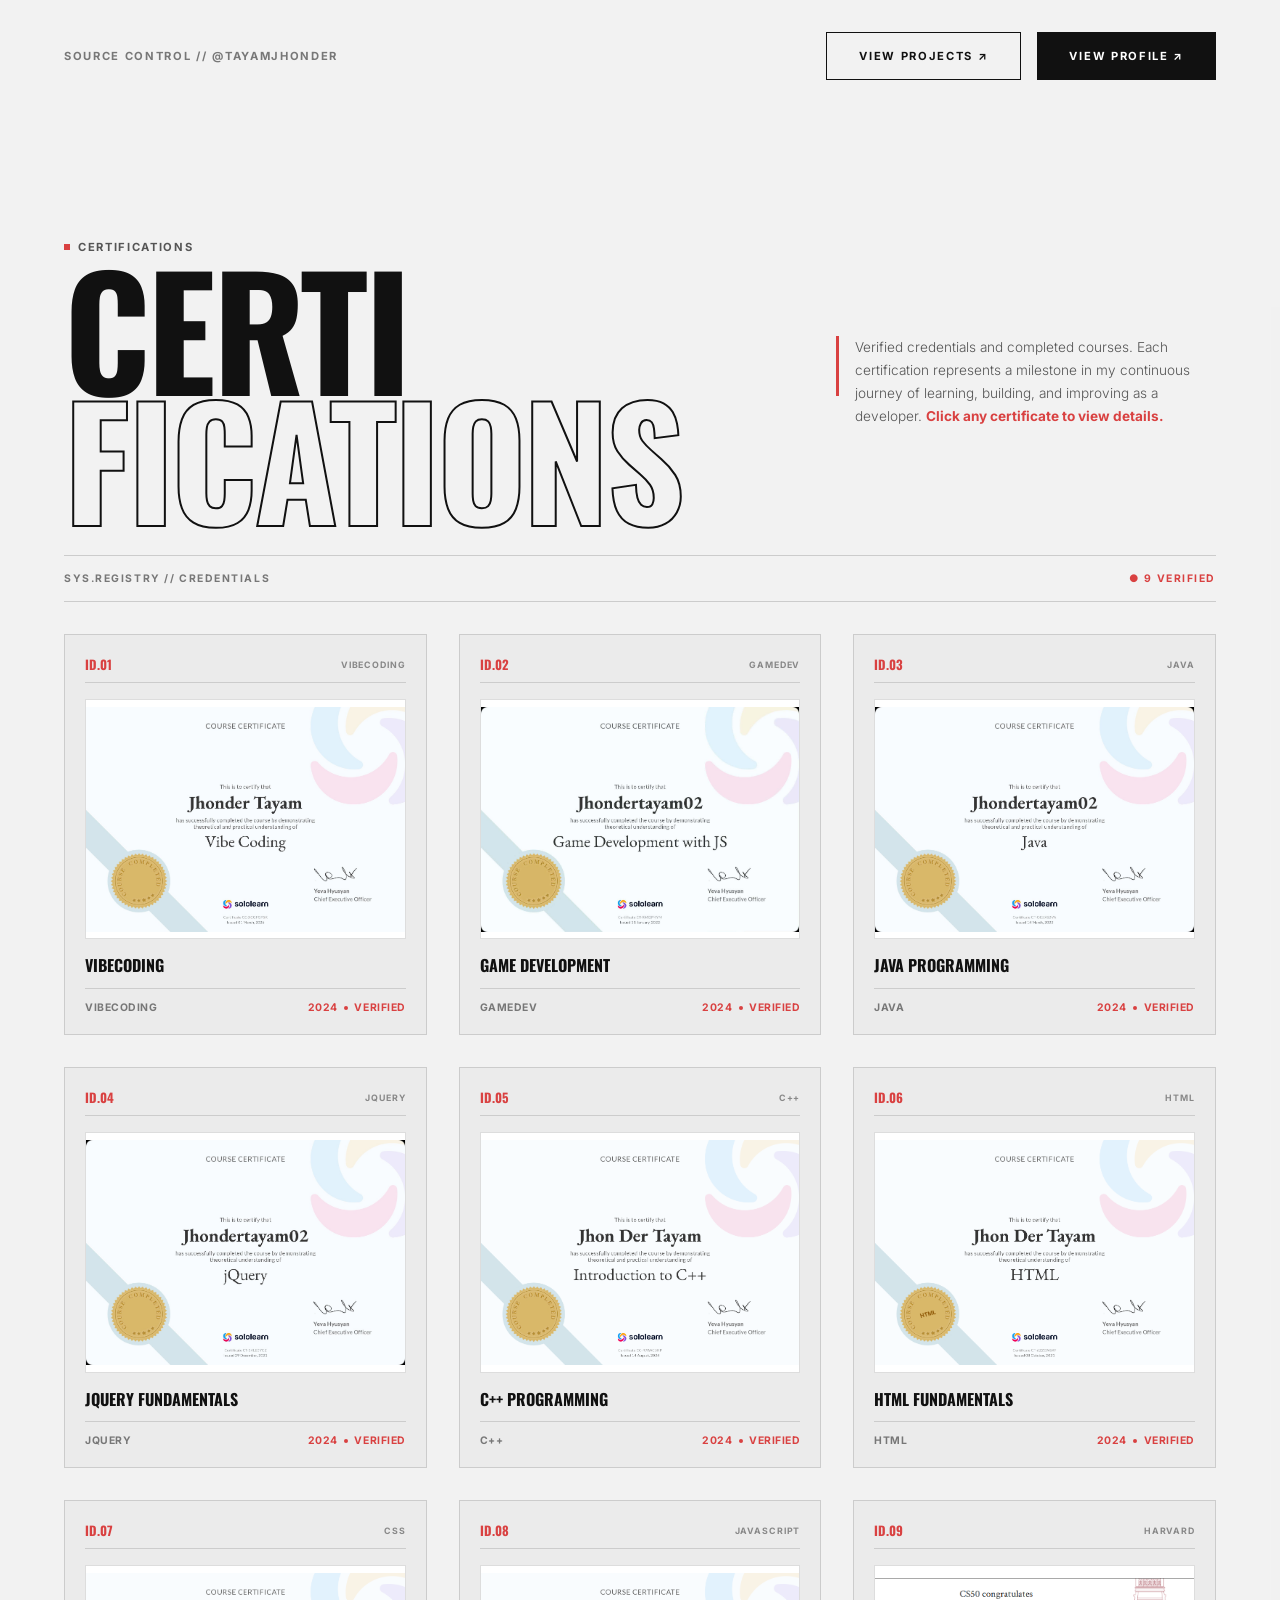
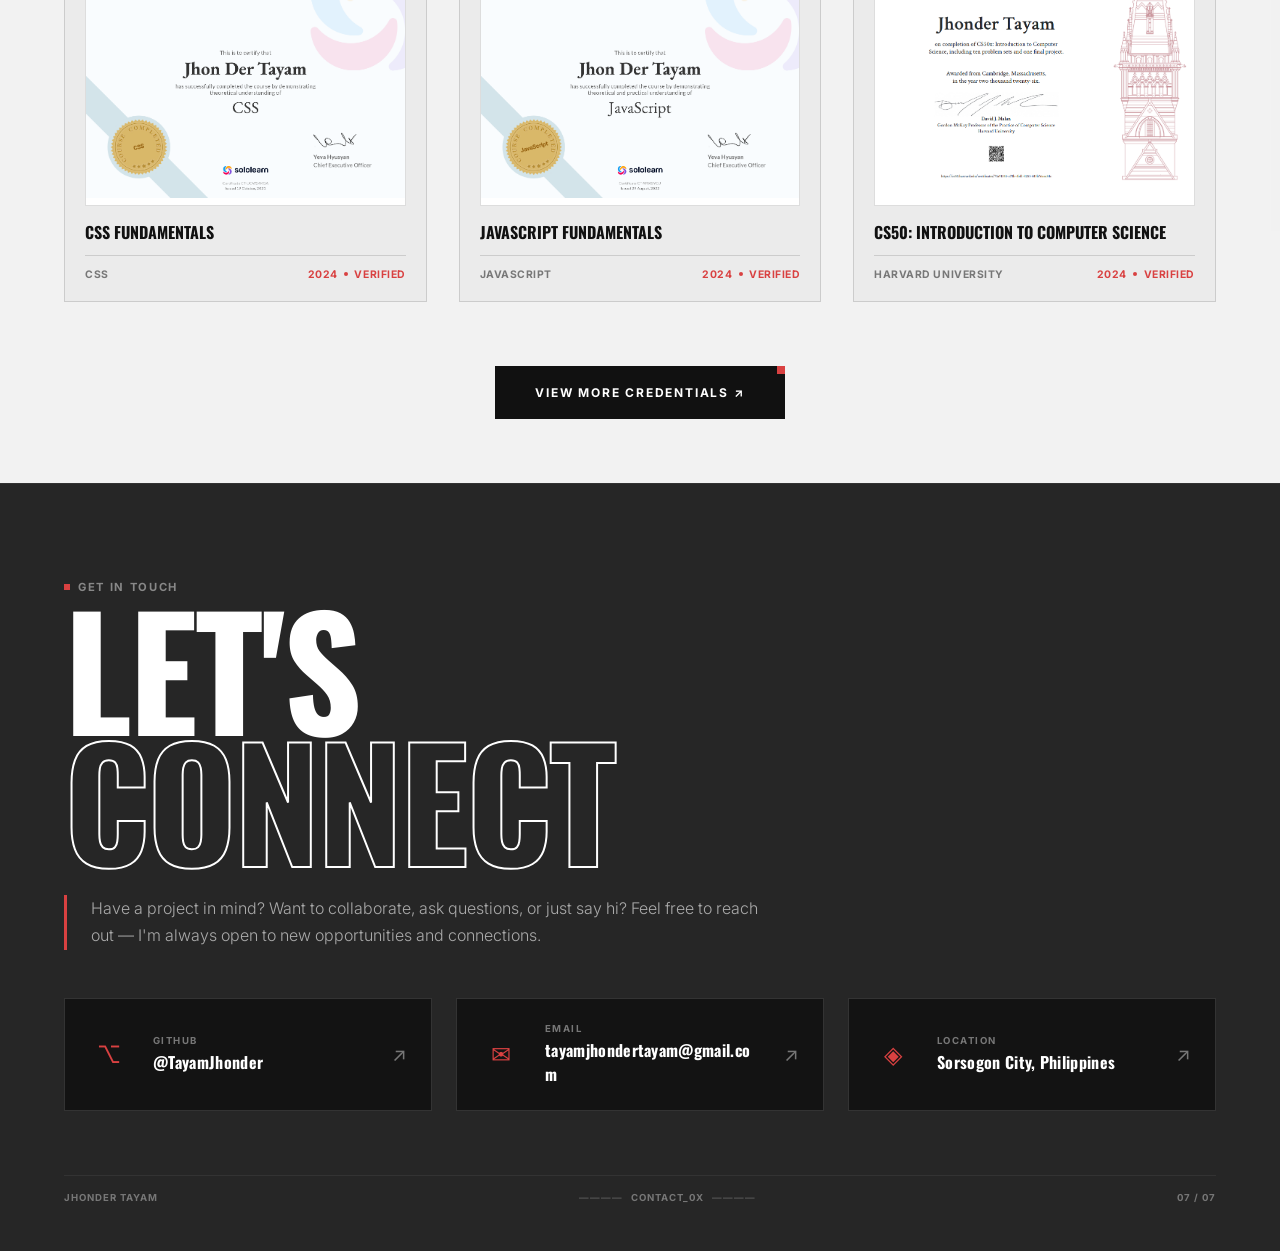
==== commit 42047ef8: "fix: simp.png full color, about & arsenal fit on mobile" ====
--- a/index.html
+++ b/index.html
@@ -185,7 +185,7 @@
 
         <div class="about-content">
             <div class="about-graphic">
-                <img src="about.png" alt="About decorative arrow">
+                <img src="simp.png" alt="About decorative arrow">
             </div>
 
             <div class="about-text">
--- a/style.css
+++ b/style.css
@@ -663,13 +663,14 @@
     align-items: center;
 }
 
+/* ===== FIX: FULL COLOR NA ANG SIMP.PNG ===== */
 .about-graphic img {
     width: 100%;
     max-width: 400px;
     height: auto;
-    opacity: 0.8;
+    opacity: 1;
     display: block;
-    filter: brightness(0.3) invert(0.9);
+    /* Tinanggal ang filter para lumabas ang original color */
 }
 
 .about-text {
@@ -2662,10 +2663,18 @@
     }
 
     .about-section { padding: 4rem 1.5rem; }
-    .about-title { font-size: 25vw; }
+    /* ===== FIX: /ABOUT TITLE FIT SA SCREEN ===== */
+    .about-title { 
+        font-size: 18vw; 
+        word-break: break-word;
+        line-height: 0.85;
+    }
     .about-content { grid-template-columns: 1fr; gap: 2rem; }
     .about-graphic { order: 2; }
-    .about-graphic img { max-width: 200px; }
+    .about-graphic img { 
+        max-width: 200px; 
+        /* Walang filter para full color */
+    }
     .about-text { order: 1; }
     .about-text p { font-size: 0.95rem; }
 
@@ -2689,8 +2698,17 @@
     .project-card { padding: 1rem; }
 
     .skills-section { padding: 4rem 1.5rem 2rem 1.5rem; }
-    .skills-title { font-size: 22vw; margin-bottom: 1rem; }
-    .skills-title .outline { -webkit-text-stroke: 1px #fff; text-stroke: 1px #fff; }
+    /* ===== FIX: ARSENAL TITLE FIT SA SCREEN ===== */
+    .skills-title { 
+        font-size: 18vw; 
+        margin-bottom: 1rem;
+        word-break: break-word;
+        line-height: 0.85;
+    }
+    .skills-title .outline { 
+        -webkit-text-stroke: 2px #fff; 
+        text-stroke: 2px #fff; 
+    }
     .skills-description { position: relative; top: auto; right: auto; max-width: 100%; margin-bottom: 2rem; }
     .skills-grid { grid-template-columns: 1fr; gap: 2.5rem; }
     .skills-footer { flex-direction: column; gap: 0.75rem; text-align: center; }
@@ -2838,6 +2856,10 @@
 
     .mobile-nav-links a { font-size: 1.15rem; }
     .mobile-menu { width: 90%; }
+
+    /* ===== EXTRA FIX PARA SA MALIIT NA SCREEN ===== */
+    .about-title { font-size: 16vw; }
+    .skills-title { font-size: 16vw; }
 }
 
 @media (max-width: 380px) {
@@ -2855,4 +2877,8 @@
         height: 34px;
         font-size: 1rem;
     }
+
+    /* ===== EXTRA FIX PARA SA PINAKAMALIIT NA SCREEN ===== */
+    .about-title { font-size: 15vw; }
+    .skills-title { font-size: 15vw; }
 }
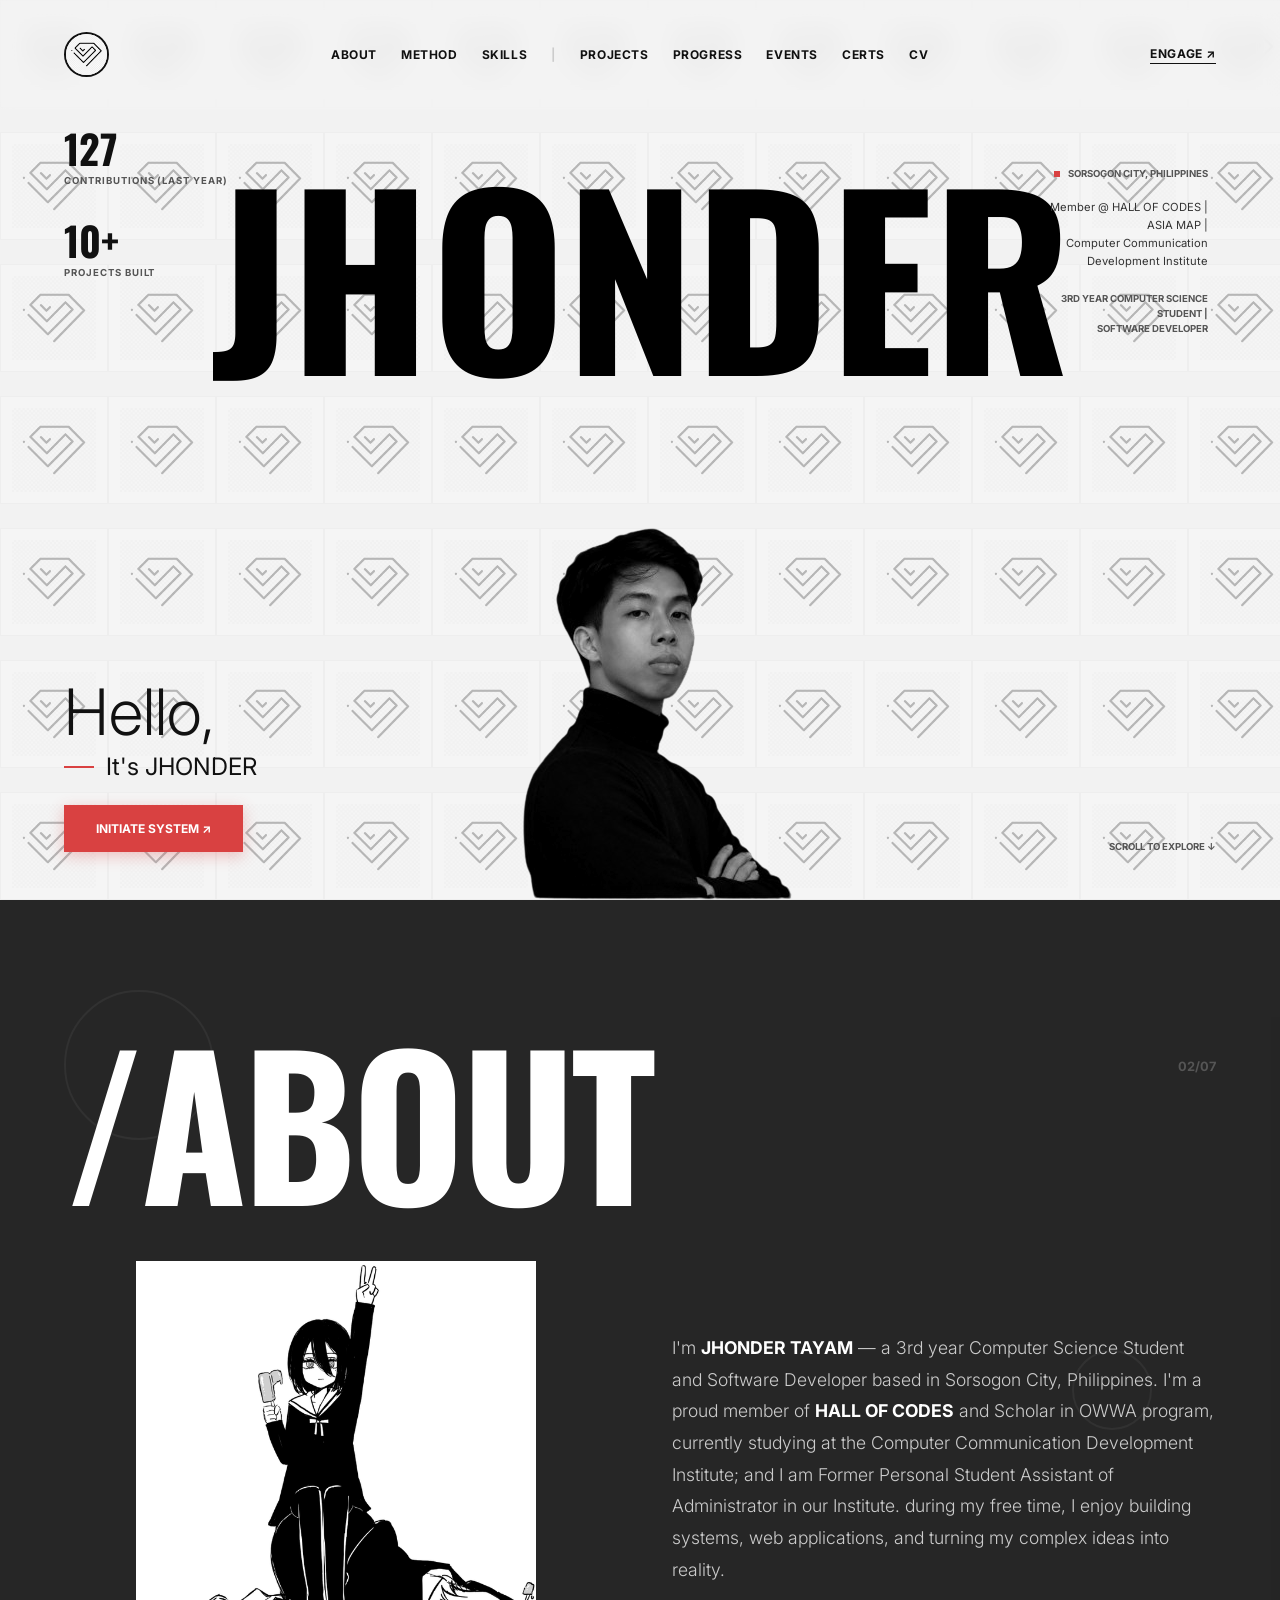
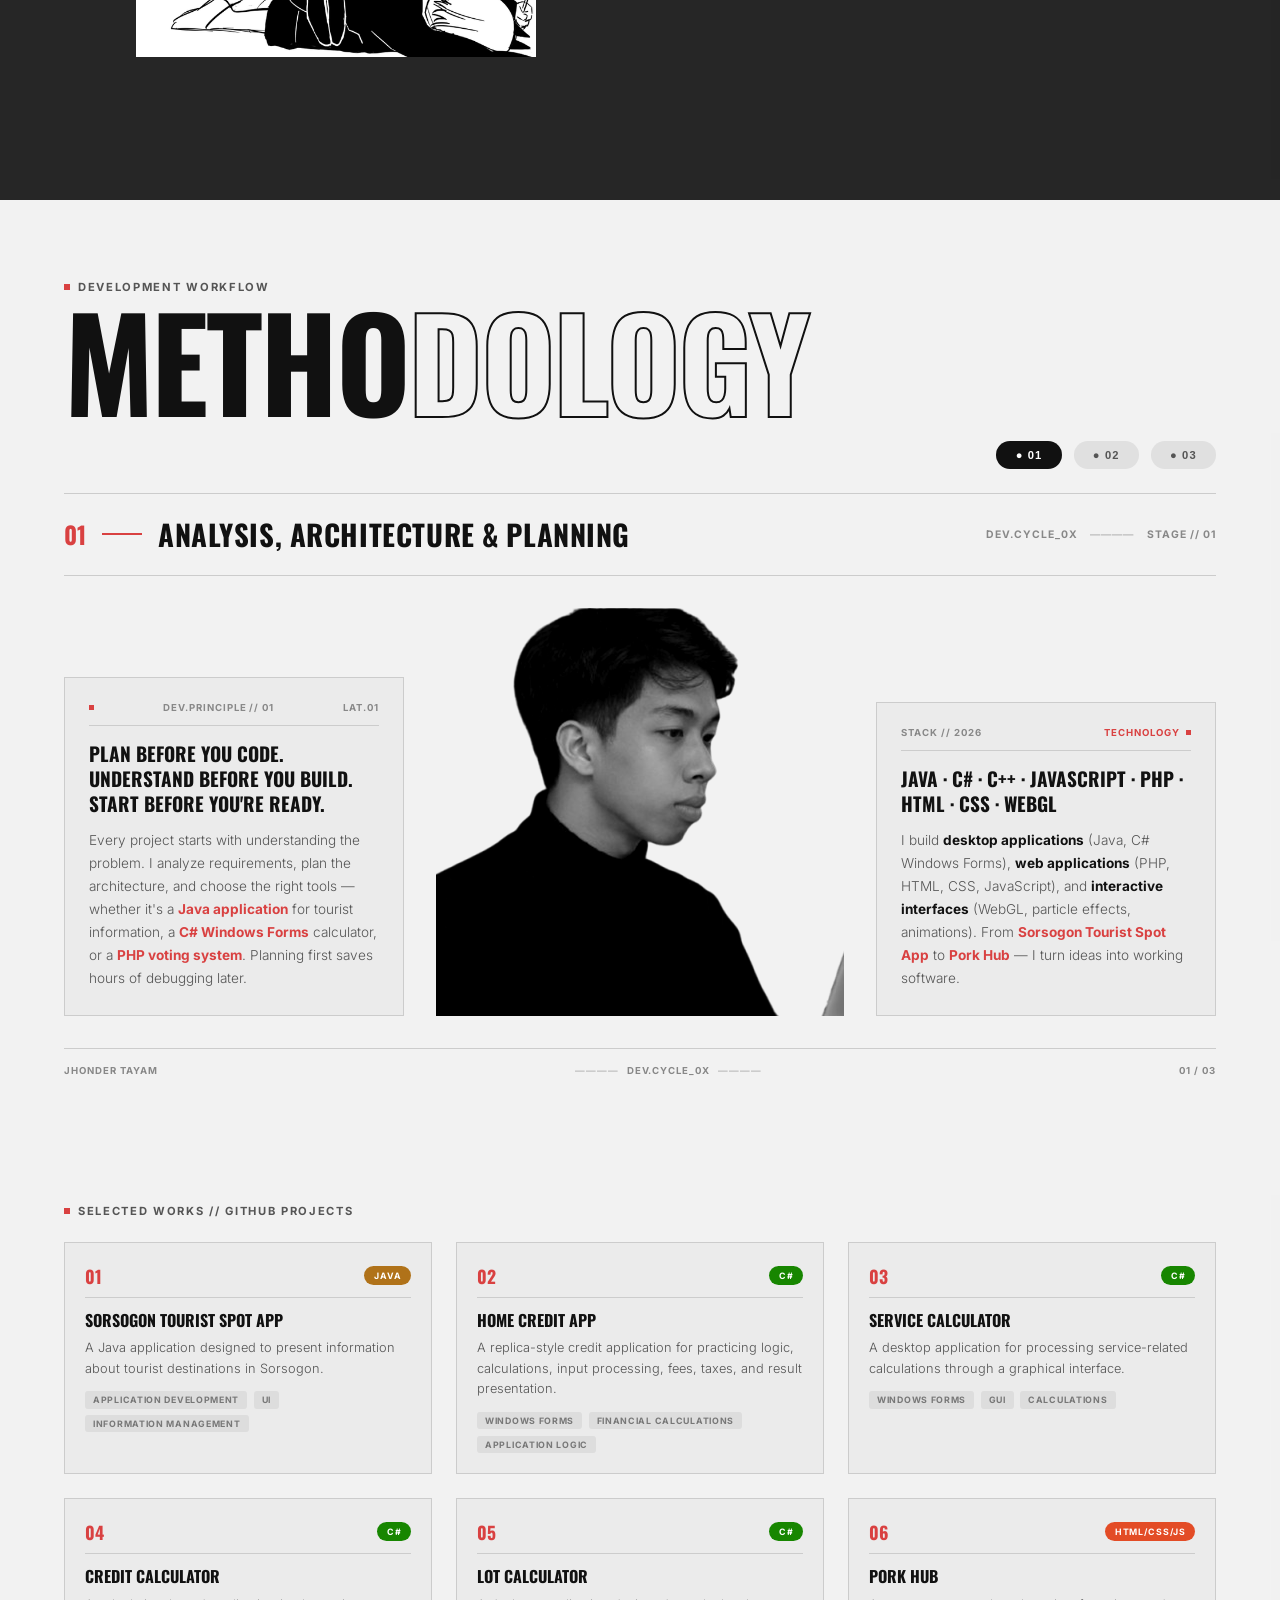
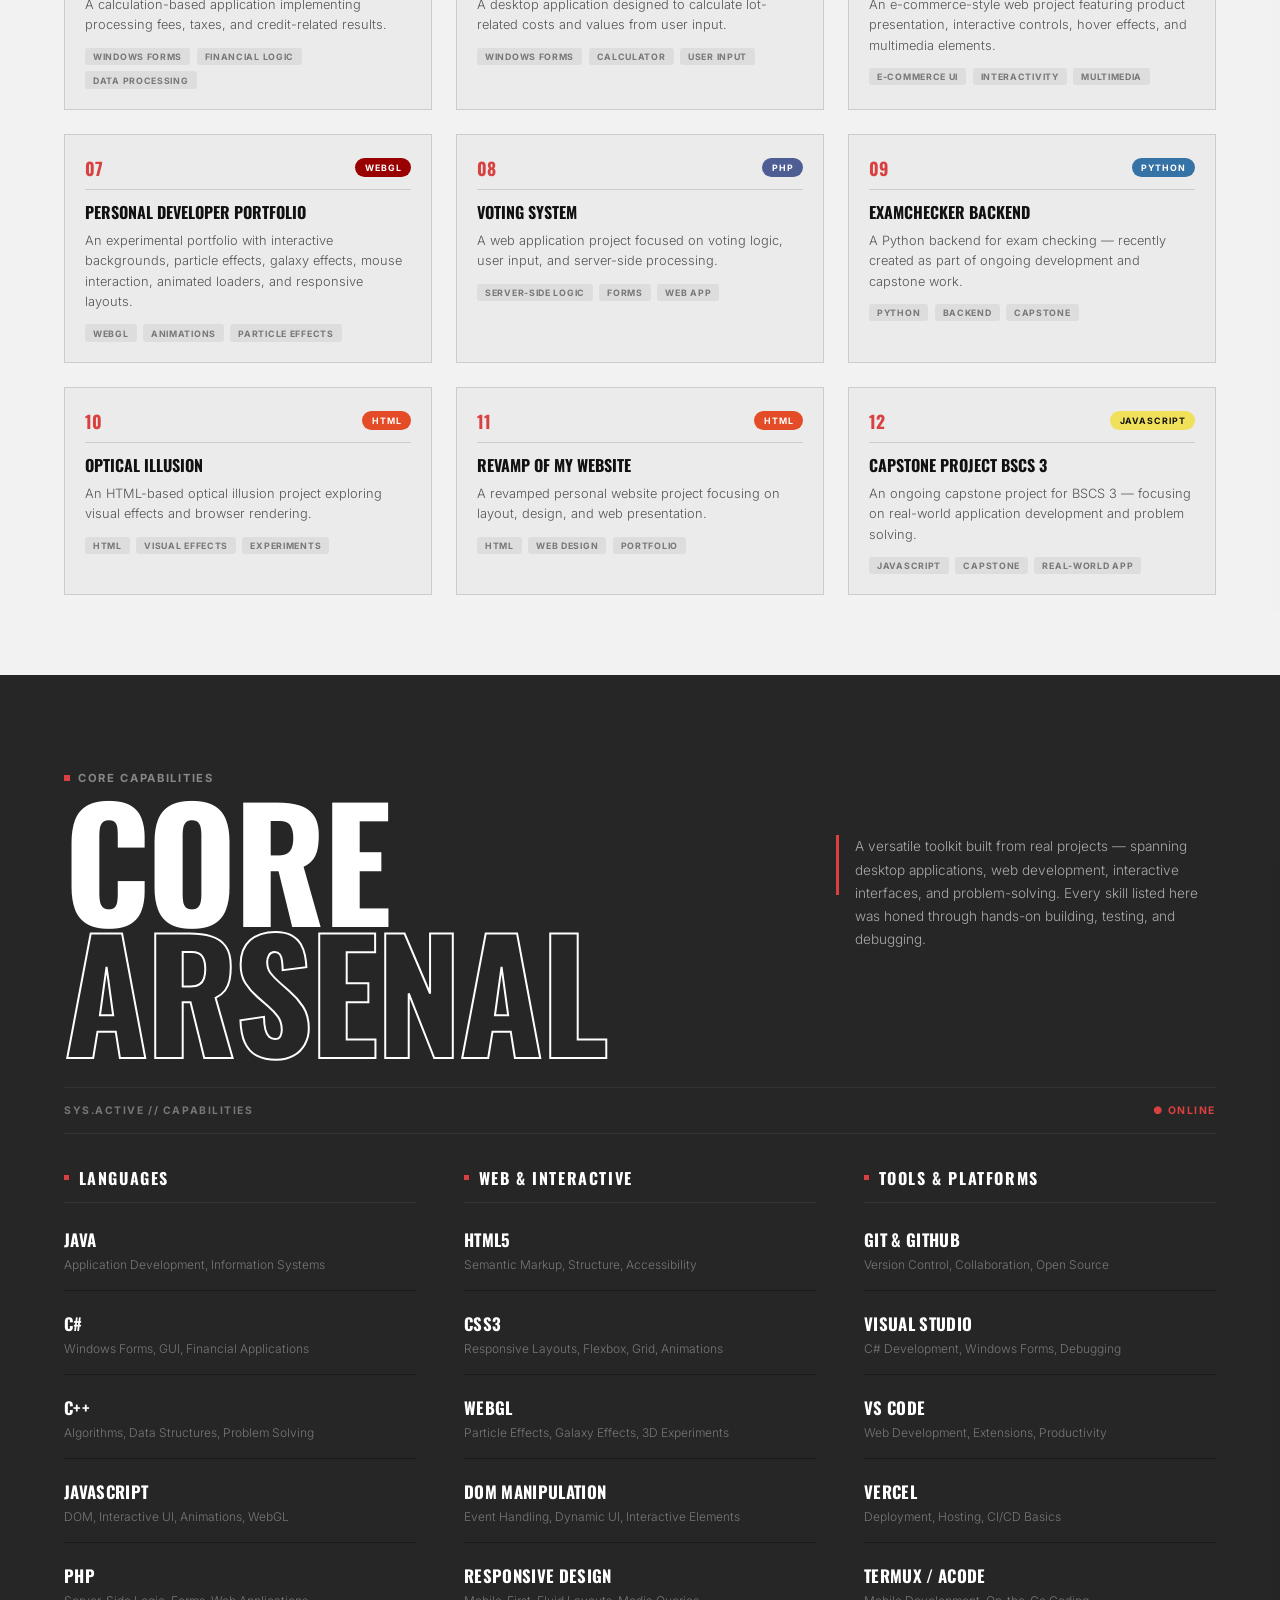
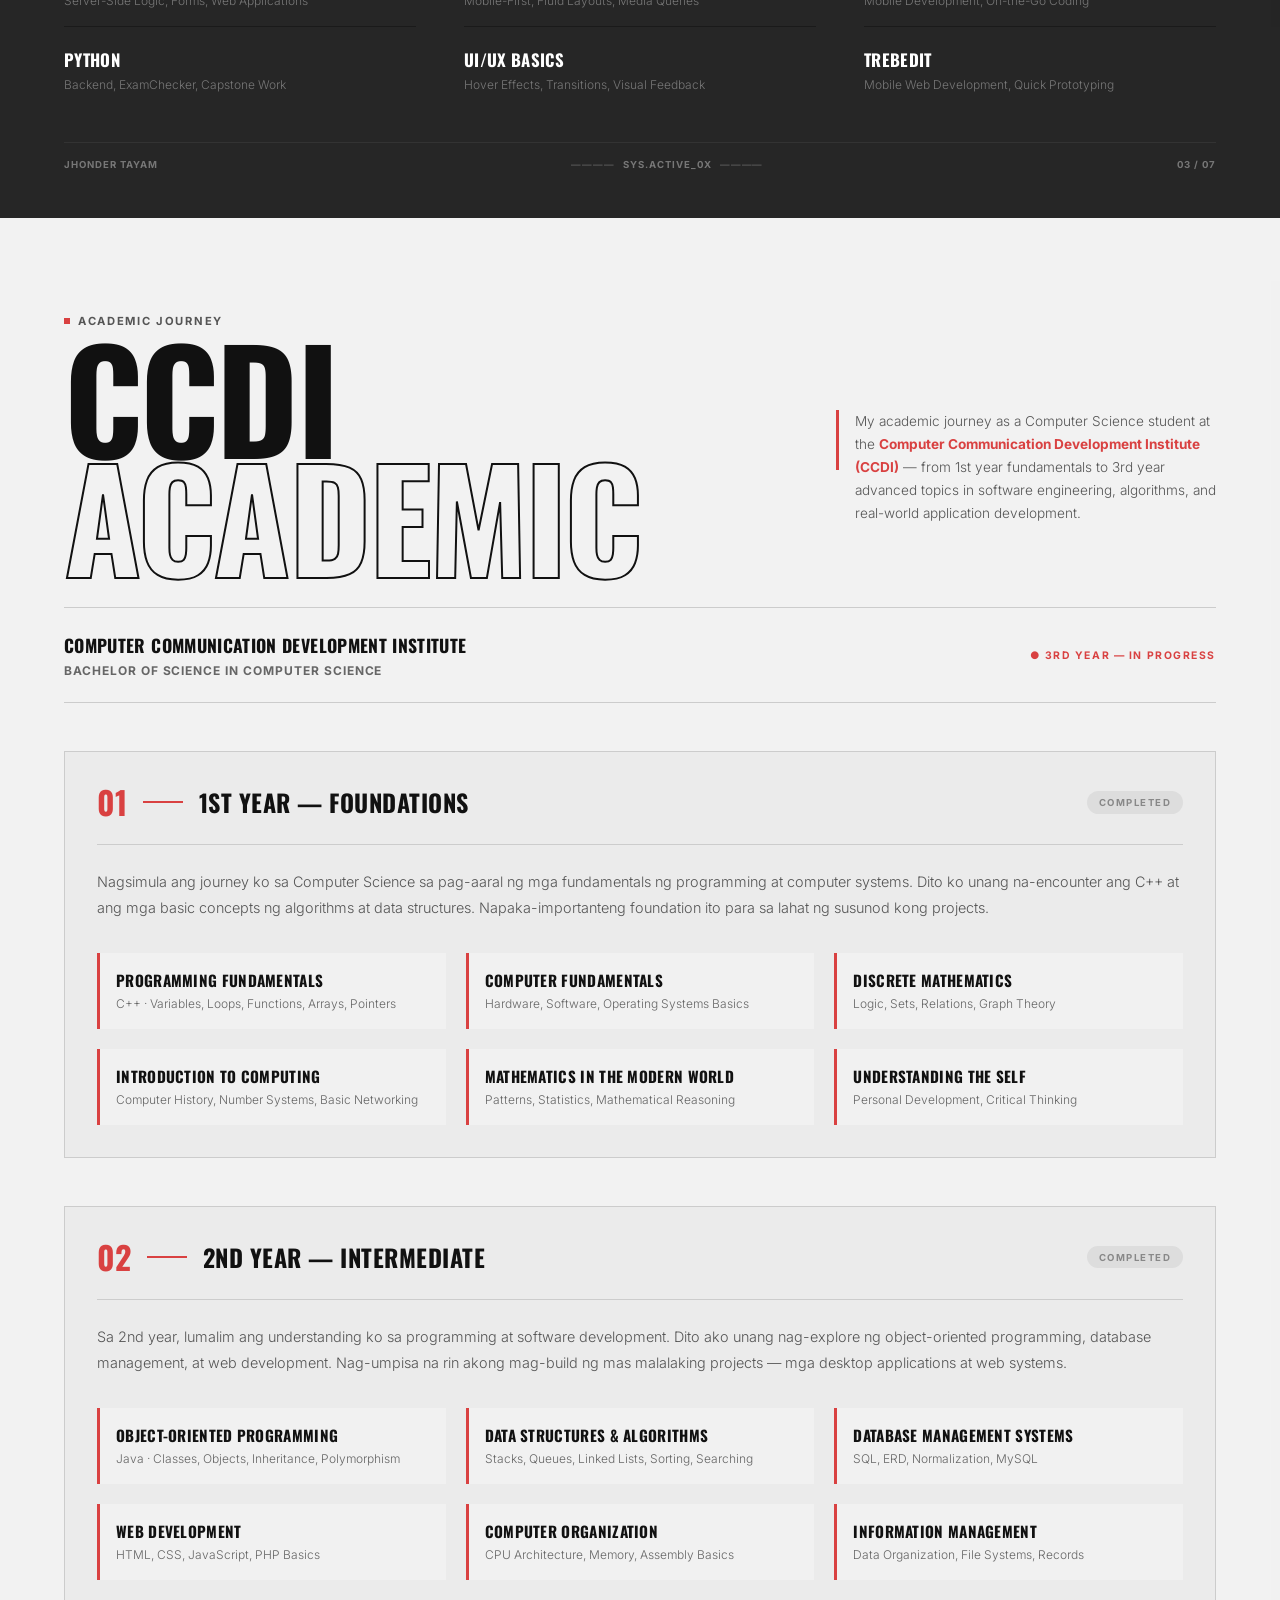
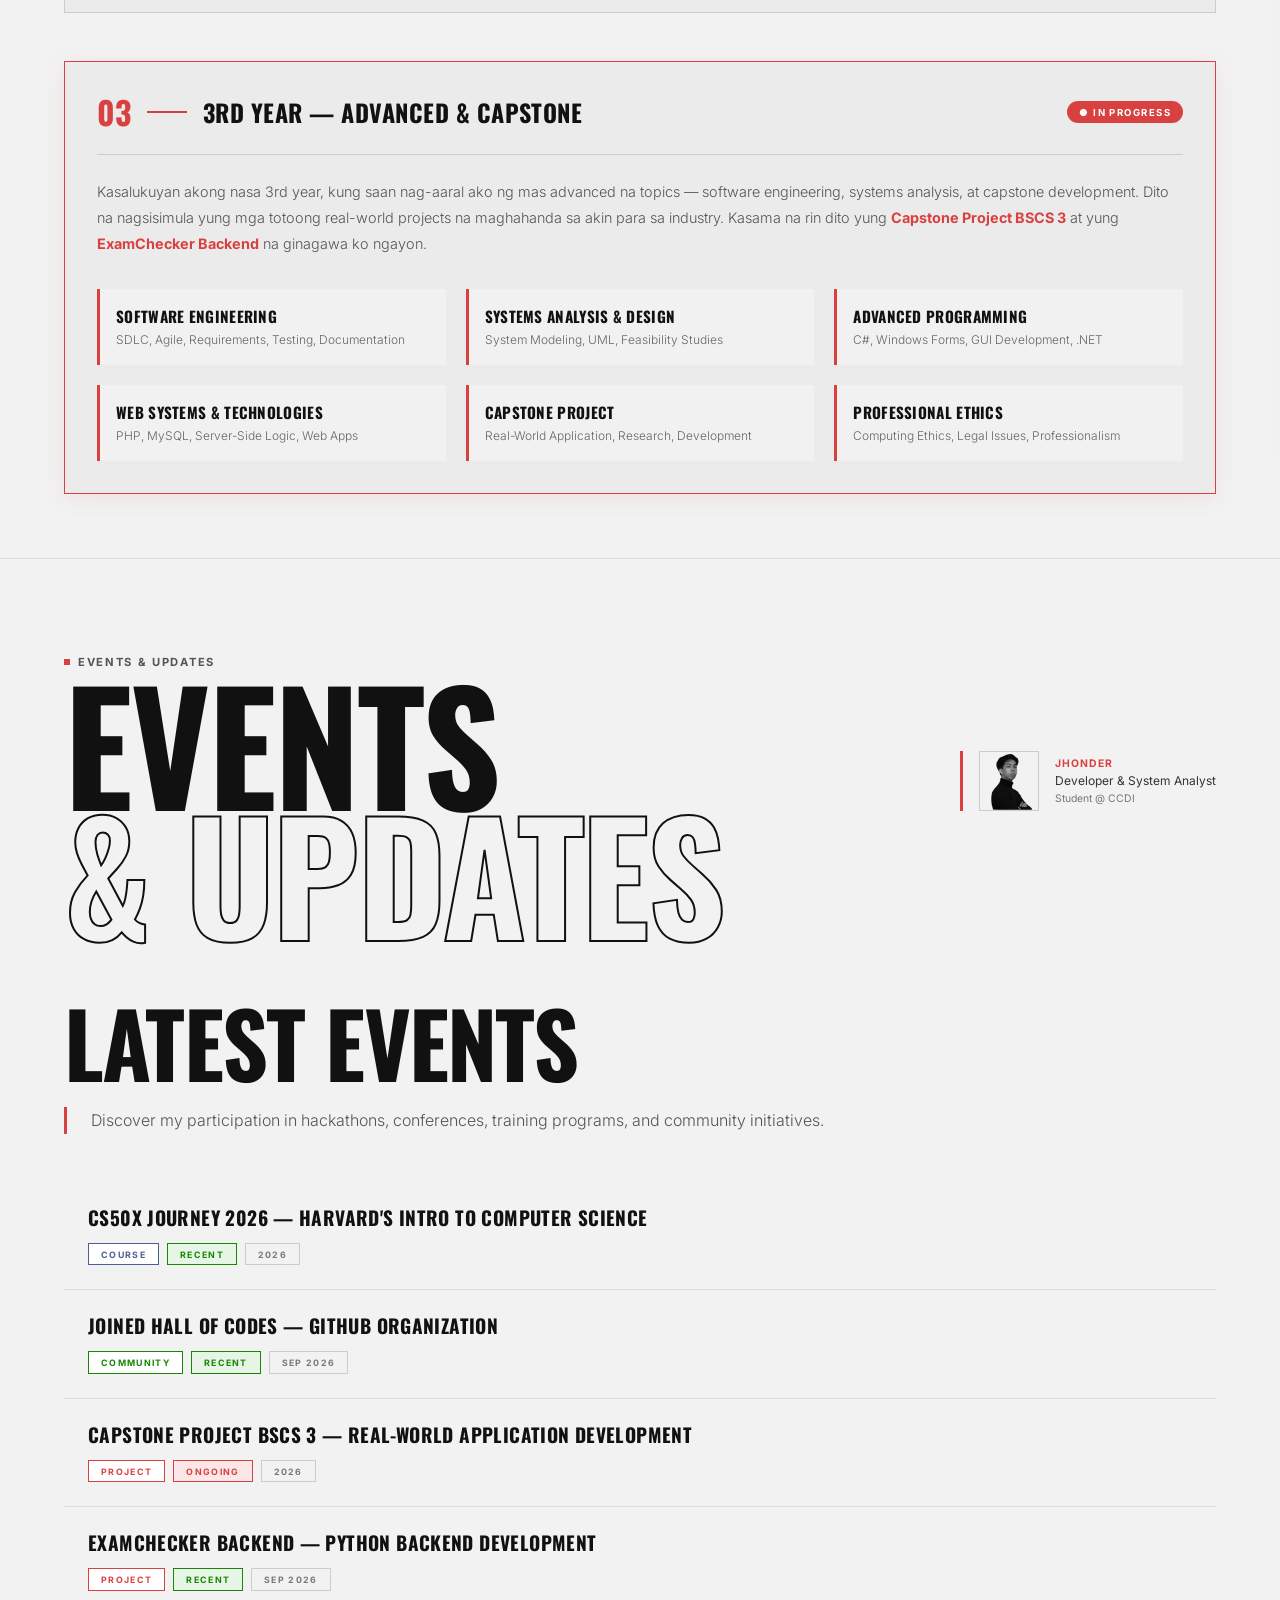
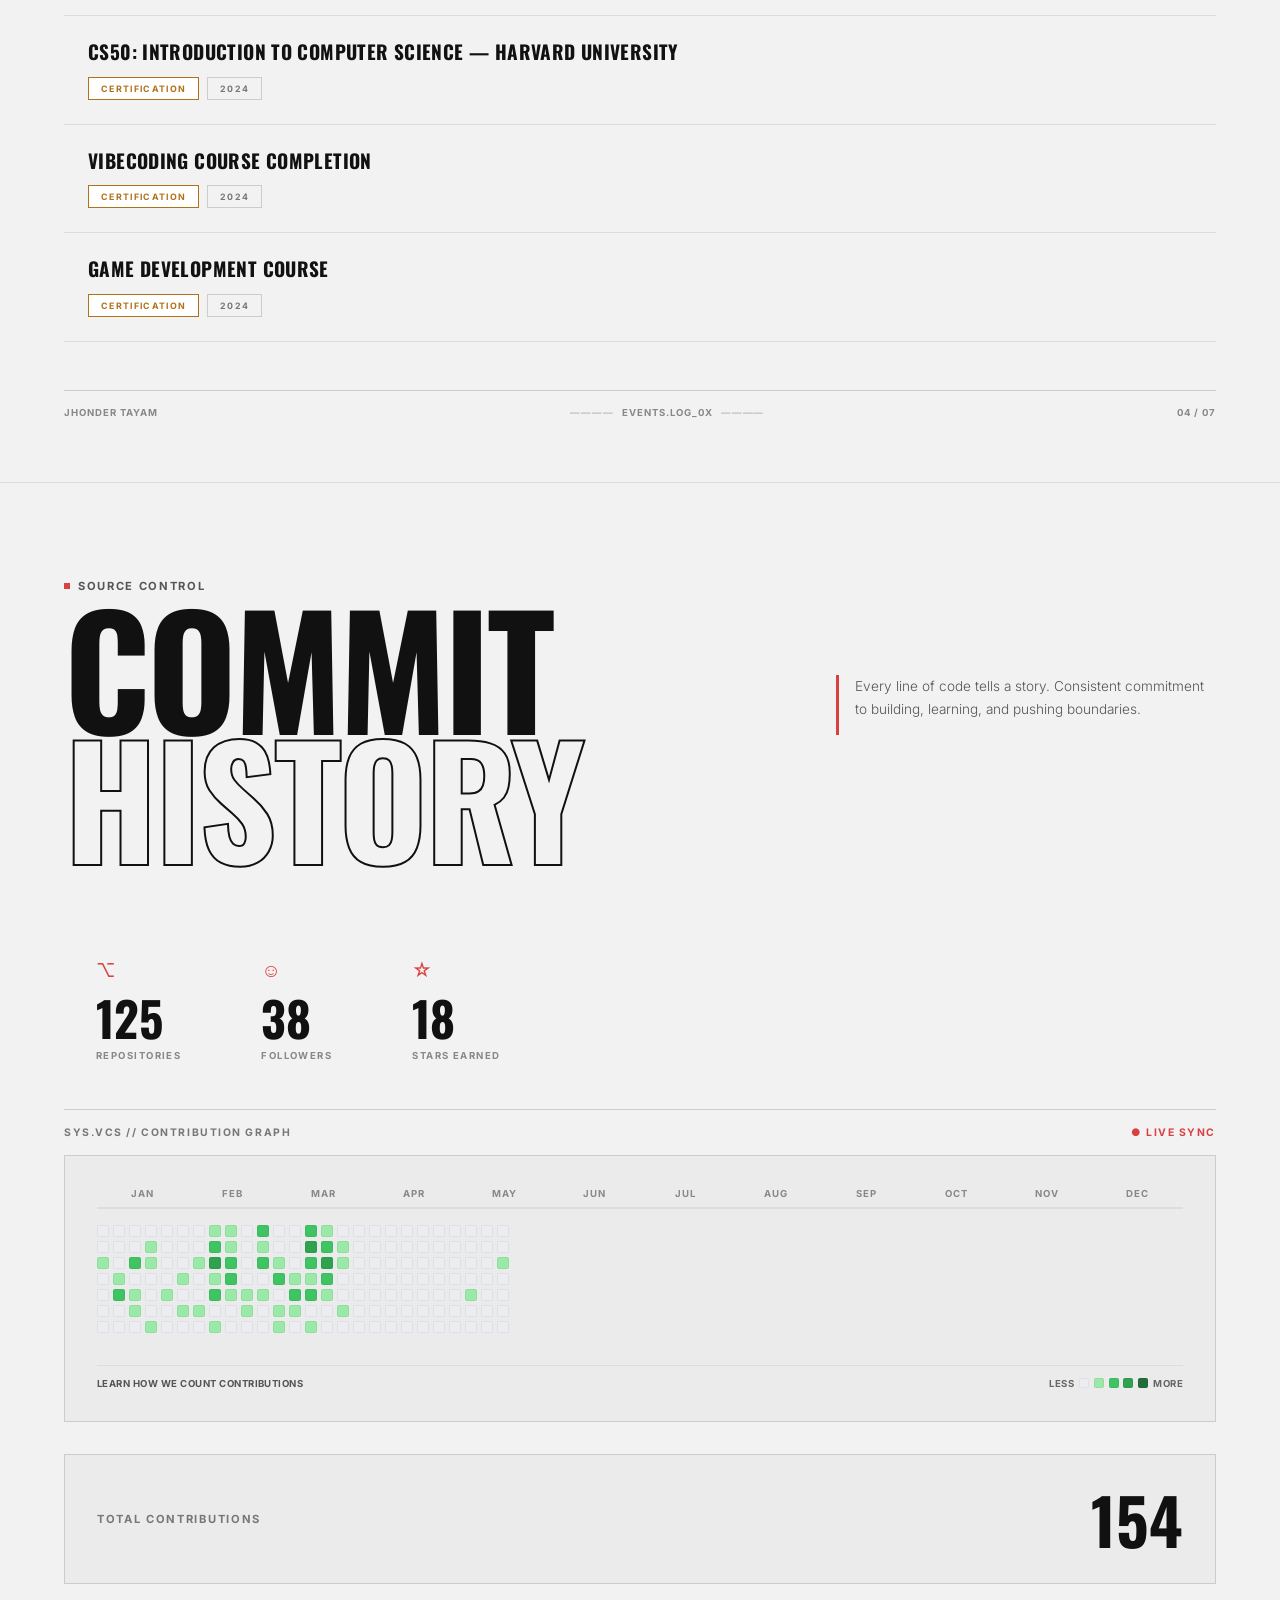
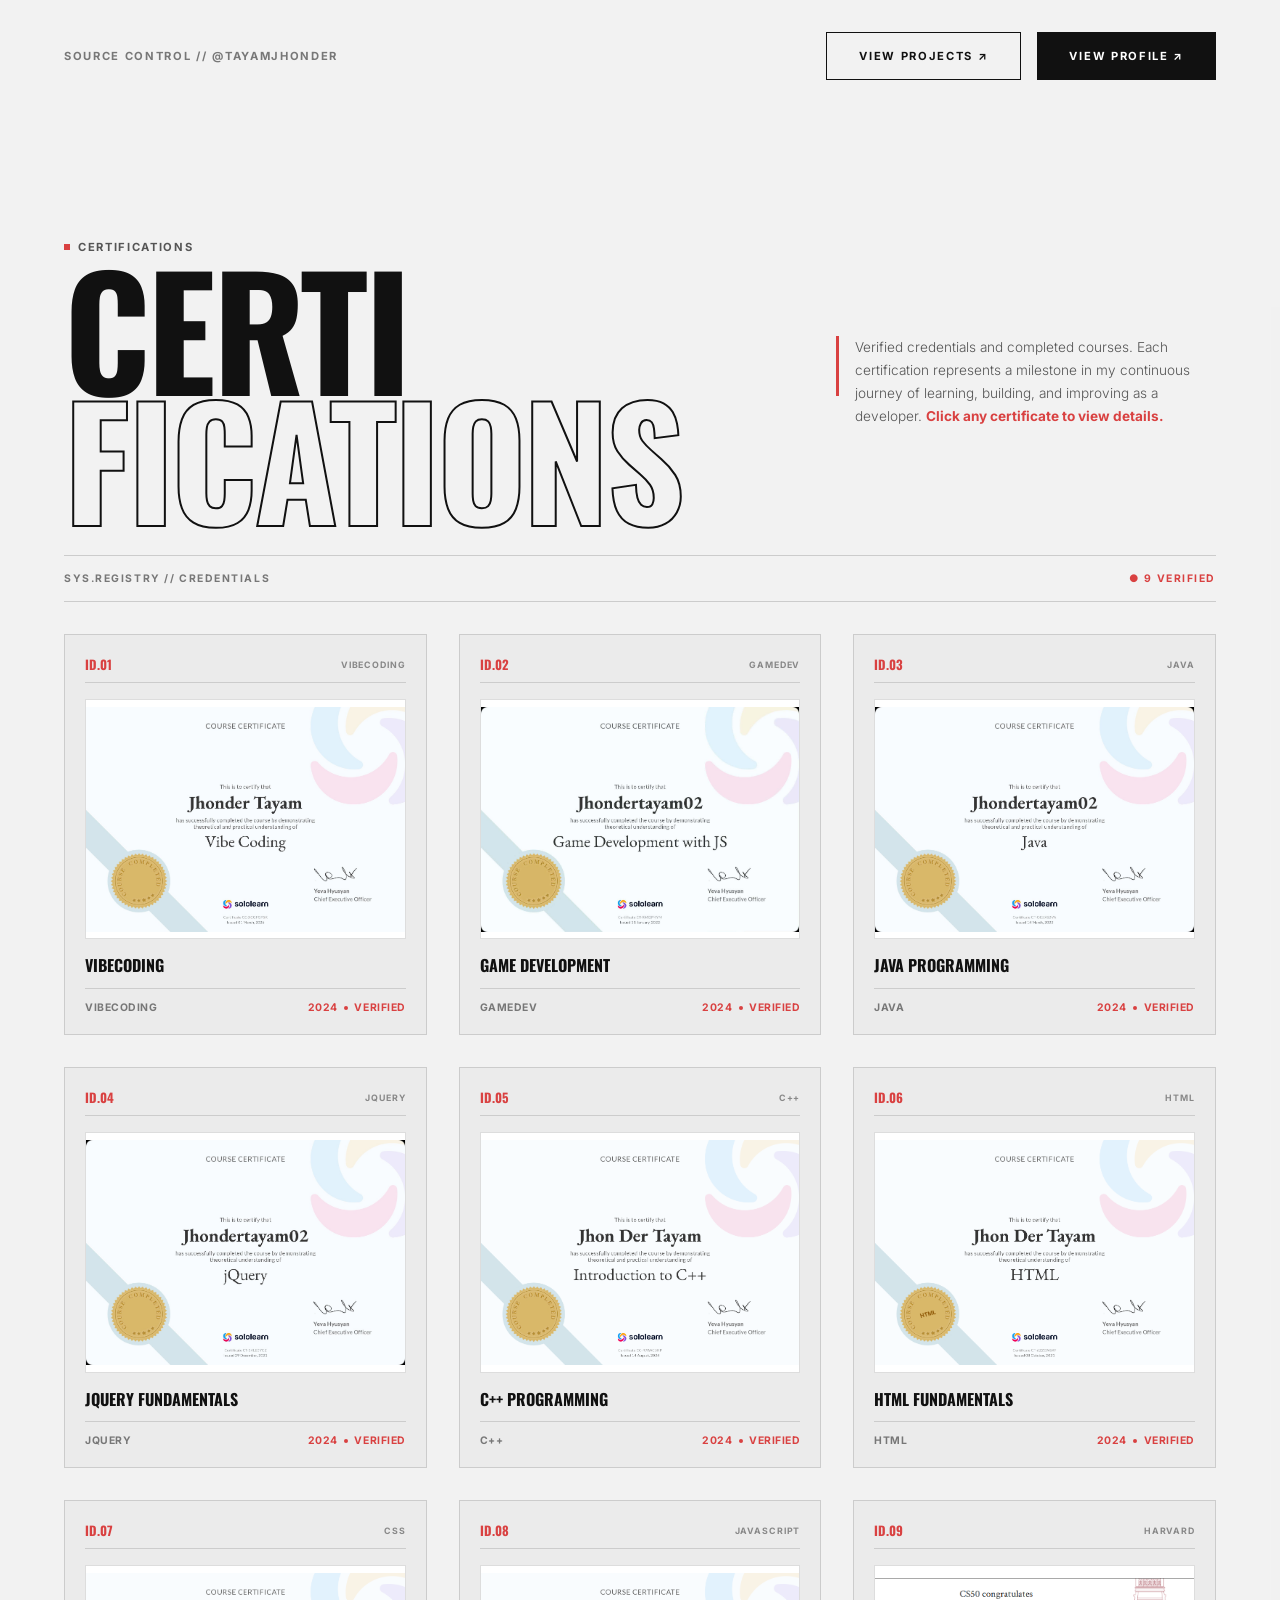
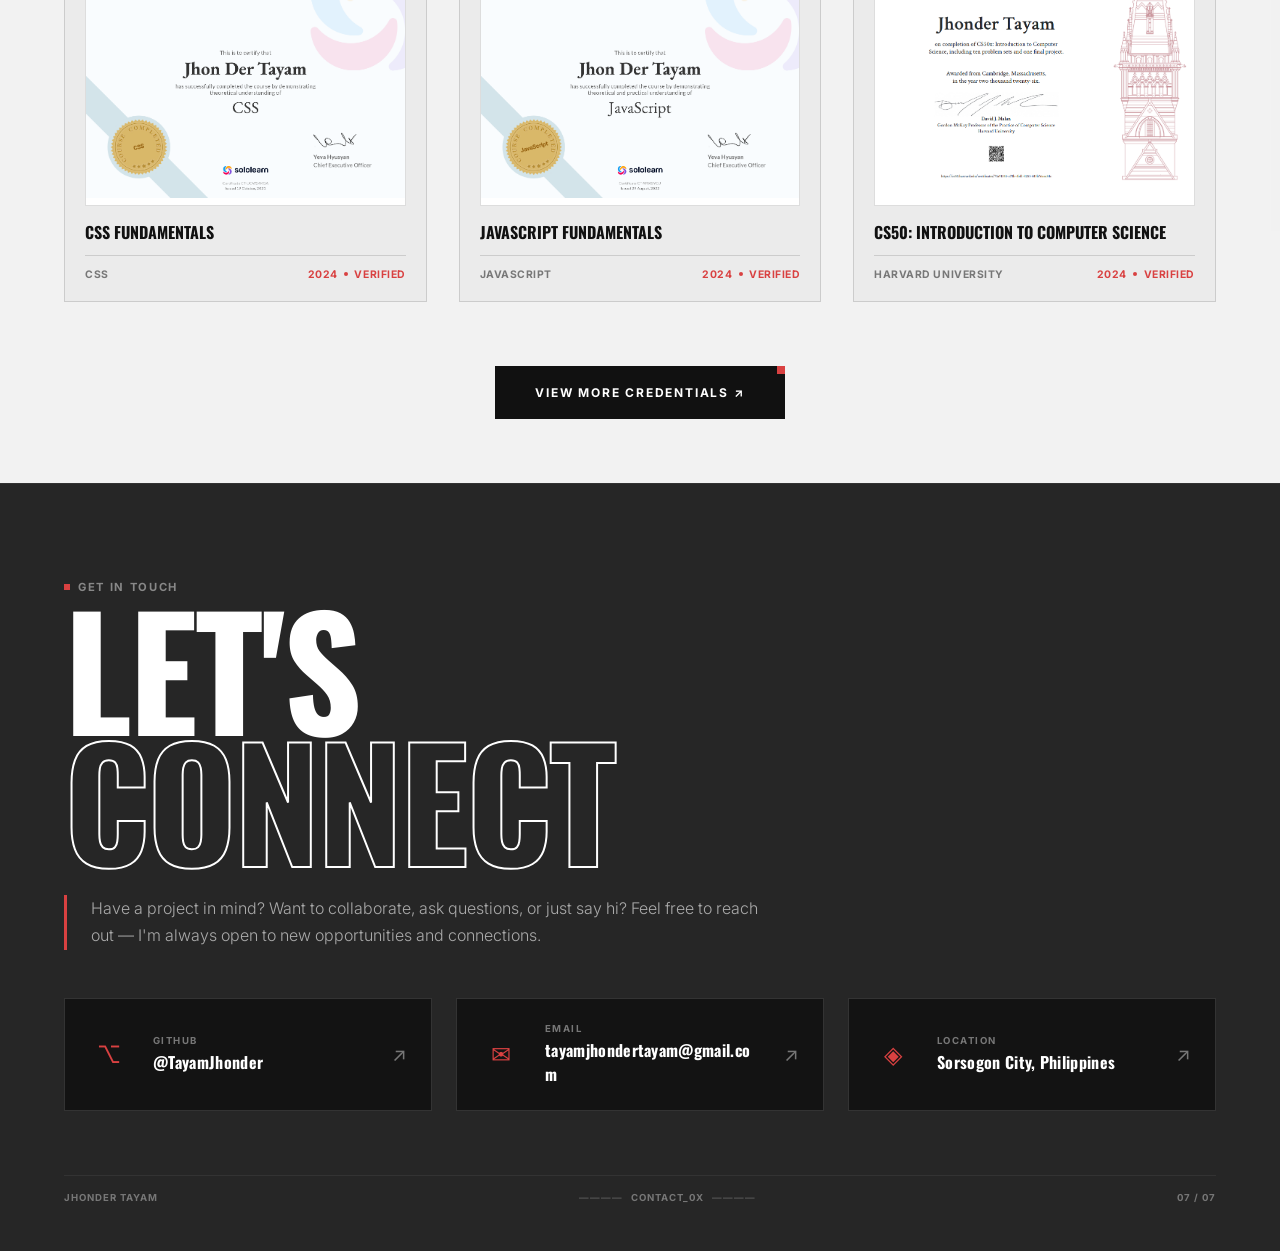
==== commit aeb166a7: "update: description ng changes" ====
--- a/index.html
+++ b/index.html
@@ -7,16 +7,17 @@
     <!-- ================= PRIMARY SEO ================= -->
     <title>Jhonder Tayam — CCDI | Hall of Codes</title>
     <meta name="description" content="Jhonder Tayam — System Analyst and Software & App Developer based in Sorsogon City, Philippines. Member of Hall of Codes. Specializing in Java, C#, C++, JavaScript, PHP, WebGL, and modern application development.">
-    <meta name="keywords" content="who is jhonder taya?, Who is Jhonder Tayam?, Jhonder Tayam, Jhonder, TayamJhonder, System Analyst, Software Developer, App Developer, Sorsogon, Philippines, Hall of Codes, CCDI, Java Developer, C# Developer, Web Developer, Portfolio">
+    <meta name="keywords" content=" sino si TAYAM, sino si tayam, sino si TAYAM?, sino si jhonder, sino si JHONDER, sino si JHONDER?, sino si JHONDER TAYAM?, sino si Tayam?, sino si Jhonder Tayam?, sino si Jhonder?, sino si jhonder?, sino si jhonder tayam?, who is jhonder taya?, Who is Jhonder Tayam?, Jhonder Tayam, Jhonder, TayamJhonder, System Analyst, Software Developer, App Developer, Sorsogon, Philippines, Hall of Codes, CCDI, Java Developer, C# Developer, Web Developer, Portfolio">
     <meta name="author" content="Jhonder Tayam">
     <meta name="robots" content="index, follow, max-image-preview:large">
     <meta name="googlebot" content="index, follow">
     <link rel="canonical" href="https://jhonder01xer.vercel.app/">
     
     <!-- ================= FAVICON ================= -->
-    <link rel="icon" type="image/png" href="jhonder.png">
-    <link rel="shortcut icon" type="image/png" href="jhonder.png">
-    <link rel="apple-touch-icon" href="jhonder.png">
+    <link rel="icon" type="image/png" sizes="32x32" href="/jhonder.png?v=2">
+    <link rel="icon" type="image/png" sizes="16x16" href="/jhonder.png?v=2">
+    <link rel="shortcut icon" type="image/png" href="/jhonder.png?v=2">
+    <link rel="apple-touch-icon" sizes="180x180" href="/jhonder.png?v=2">
     
     <!-- ================= OPEN GRAPH ================= -->
     <meta property="og:type" content="website">
@@ -128,8 +129,7 @@
     <main class="hero-section" id="top">
         <canvas class="iron-filings-canvas" id="ironFilingsCanvas"></canvas>
 
-        <div class="giant-text">JHONDER</div>
-
+        <div class="giant-text" data-text="JHONDER">JHONDER</div>
         <div class="stats-left">
             <div class="stat-item">
                 <span class="stat-number">127</span>
@@ -155,8 +155,8 @@
                 Computer Communication Development Institute
             </div>
             <div class="role-sub">
-                SYSTEM ANALYST |<br>
-                SOFTWARE & APP DEVELOPER
+                3rd Year Computer Science Student |<br>
+                SOFTWARE DEVELOPER
             </div>
         </div>
 
@@ -190,7 +190,7 @@
 
             <div class="about-text">
                 <p>
-                    I'm <strong>JHONDER TAYAM</strong> — a System Analyst and Software & App Developer based in Sorsogon City, Philippines. I'm a proud member of <strong>HALL OF CODES</strong> and Scholar in OWWA program, currently studying at the Computer Communication Development Institute; and I am Former Personal Student Assistant of Administrator in our Institute. I specialize in building efficient systems, developing modern applications, and turning complex problems into clean, functional solutions.
+                    I'm <strong>JHONDER TAYAM</strong> — a 3rd year Computer Science Student and Software Developer based in Sorsogon City, Philippines. I'm a proud member of <strong>HALL OF CODES</strong> and Scholar in OWWA program, currently studying at the Computer Communication Development Institute; and I am Former Personal Student Assistant of Administrator in our Institute. during my free time, I enjoy building systems, web applications, and turning my complex ideas into reality.
                 </p>
             </div>
         </div>
--- a/style.css
+++ b/style.css
@@ -158,7 +158,7 @@
     display: block;
 }
 
-/* ================= LOGO IMAGE (IDINAGDAG LANG) ================= */
+/* ================= LOGO IMAGE ================= */
 .logo-img {
     display: block;
     width: 45px;
@@ -362,6 +362,7 @@
 .hero-section {
     height: 100vh;
     width: 100%;
+    max-width: 100vw;
     display: grid;
     grid-template-columns: 1.2fr 1.6fr 1.2fr;
     grid-template-rows: 1fr 1fr;
@@ -369,13 +370,18 @@
     position: relative;
     background-color: transparent;
     overflow: hidden;
-}
-
+    box-sizing: border-box;
+}
+
+/* ================= GIANT TEXT — CENTERED VIA MARGIN AUTO ================= */
 .giant-text {
     position: absolute;
     top: 20%;
-    left: 50%;
-    transform: translateX(-50%);
+    left: 0;
+    right: 0;
+    margin-left: auto;
+    margin-right: auto;
+    width: max-content;
     font-family: 'Oswald', sans-serif;
     font-size: 18vw;
     font-weight: 700;
@@ -384,6 +390,52 @@
     z-index: 1;
     pointer-events: none;
     white-space: nowrap;
+    text-align: center;
+    animation: jhonder-glitch 6s linear infinite;
+}
+
+/* ===== KEYFRAME — WALANG translateX, PURO TRANSFORM LANG ===== */
+@keyframes jhonder-glitch {
+    0% {
+        transform: translateY(0) scaleY(1) skewY(0deg);
+        filter: brightness(100%);
+    }
+    20% {
+        transform: translateY(0) scaleY(1) skewY(0deg);
+        filter: brightness(100%);
+    }
+    40% {
+        transform: translateY(0) scaleY(1) skewY(0deg);
+        filter: brightness(100%);
+    }
+    49.5% {
+        transform: translateY(-1vh) scaleY(1) skewY(0deg);
+        filter: brightness(100%);
+    }
+    50% {
+        transform: translateY(-1vh) scaleY(0.1) skewX(253deg);
+        filter: brightness(190%);
+    }
+    51% {
+        transform: translateY(-1vh) scaleY(0.5) skewY(37deg);
+        filter: brightness(190%);
+    }
+    52% {
+        transform: translateY(0) scaleY(1) skewY(0deg);
+        filter: brightness(100%);
+    }
+    70% {
+        transform: translateY(0) scaleY(1) skewY(0deg);
+        filter: brightness(100%);
+    }
+    90% {
+        transform: translateY(0) scaleY(1) skewY(0deg);
+        filter: brightness(100%);
+    }
+    100% {
+        transform: translateY(0) scaleY(1) skewY(0deg);
+        filter: brightness(100%);
+    }
 }
 
 .stats-left {
@@ -430,7 +482,7 @@
 }
 
 .profile-image-container .profile-img {
-    max-height: 110vh;
+    max-height: 125vh;
     width: auto;
     object-fit: contain;
     object-position: bottom center;
@@ -663,14 +715,13 @@
     align-items: center;
 }
 
-/* ===== FIX: FULL COLOR NA ANG SIMP.PNG ===== */
+/* ===== FULL COLOR ANG SIMP.PNG ===== */
 .about-graphic img {
     width: 100%;
     max-width: 400px;
     height: auto;
     opacity: 1;
     display: block;
-    /* Tinanggal ang filter para lumabas ang original color */
 }
 
 .about-text {
@@ -2553,7 +2604,6 @@
     .nav-right { gap: 1rem; }
     .burger-btn { display: flex; }
 
-    /* Logo size sa mobile (IDINAGDAG) */
     .logo-img {
         width: 38px;
         height: 38px;
@@ -2572,10 +2622,14 @@
         overflow: visible;
     }
 
+    /* ===== GIANT TEXT MOBILE + SIMPLE GLITCH ===== */
     .giant-text {
         position: relative;
         top: auto;
         left: auto;
+        right: auto;
+        margin-left: 0;
+        margin-right: 0;
         transform: none;
         font-size: 22vw;
         margin-bottom: 1.5rem;
@@ -2583,6 +2637,52 @@
         width: 100%;
         text-align: center;
         line-height: 1;
+        color: #000;
+        animation: jhonder-glitch-mobile 6s linear infinite;
+    }
+
+    /* Mobile version ng glitch (walang translateX(-50%)) */
+    @keyframes jhonder-glitch-mobile {
+        0% {
+            transform: translateY(0) scaleY(1) skewY(0deg);
+            filter: brightness(100%);
+        }
+        20% {
+            transform: translateY(0) scaleY(1) skewY(0deg);
+            filter: brightness(100%);
+        }
+        40% {
+            transform: translateY(0) scaleY(1) skewY(0deg);
+            filter: brightness(100%);
+        }
+        49.5% {
+            transform: translateY(-1vh) scaleY(1) skewY(0deg);
+            filter: brightness(100%);
+        }
+        50% {
+            transform: translateY(-1vh) scaleY(0.2) skewX(200deg);
+            filter: brightness(180%);
+        }
+        51% {
+            transform: translateY(-1vh) scaleY(0.5) skewY(25deg);
+            filter: brightness(180%);
+        }
+        52% {
+            transform: translateY(0) scaleY(1) skewY(0deg);
+            filter: brightness(100%);
+        }
+        70% {
+            transform: translateY(0) scaleY(1) skewY(0deg);
+            filter: brightness(100%);
+        }
+        90% {
+            transform: translateY(0) scaleY(1) skewY(0deg);
+            filter: brightness(100%);
+        }
+        100% {
+            transform: translateY(0) scaleY(1) skewY(0deg);
+            filter: brightness(100%);
+        }
     }
 
     .profile-image-container {
@@ -2596,7 +2696,7 @@
         display: flex;
         justify-content: center;
         align-items: flex-start;
-        margin: -2rem 0 1rem 0;
+        margin: -5rem 0 1rem 0; 
         overflow: visible;
         pointer-events: auto;
     }
@@ -2608,7 +2708,7 @@
         position: relative;
         max-height: 80vh;
         width: auto;
-        transform: scale(1.2);
+        transform: scale(1.15); 
         transform-origin: top center;
     }
 
@@ -2663,7 +2763,6 @@
     }
 
     .about-section { padding: 4rem 1.5rem; }
-    /* ===== FIX: /ABOUT TITLE FIT SA SCREEN ===== */
     .about-title { 
         font-size: 18vw; 
         word-break: break-word;
@@ -2673,7 +2772,6 @@
     .about-graphic { order: 2; }
     .about-graphic img { 
         max-width: 200px; 
-        /* Walang filter para full color */
     }
     .about-text { order: 1; }
     .about-text p { font-size: 0.95rem; }
@@ -2698,7 +2796,6 @@
     .project-card { padding: 1rem; }
 
     .skills-section { padding: 4rem 1.5rem 2rem 1.5rem; }
-    /* ===== FIX: ARSENAL TITLE FIT SA SCREEN ===== */
     .skills-title { 
         font-size: 18vw; 
         margin-bottom: 1rem;
@@ -2770,7 +2867,6 @@
     .cert-modal-title { font-size: 1.3rem; }
     .cert-modal-close { width: 36px; height: 36px; font-size: 1.3rem; top: 0.5rem; right: 0.5rem; }
 
-    /* Mobile marquee opacity */
     .bg-marquee-container { opacity: 0.2; }
     .bg-marquee-item {
         width: 14vmin;
@@ -2778,7 +2874,6 @@
         padding: 1.4vmin;
     }
 
-    /* ================= MOBILE MENU FIT SA SCREEN (IDINAGDAG) ================= */
     .mobile-menu {
         width: 85%;
         max-width: 340px;
@@ -2812,7 +2907,6 @@
         font-size: 1.2rem;
     }
 
-    /* ================= SCROLL ALIGNMENT FIX (IDINAGDAG) ================= */
     .hero-section {
         max-width: 100vw;
         overflow-x: hidden;
@@ -2846,7 +2940,7 @@
     }
 }
 
-/* ================= VERY SMALL PHONES (IDINAGDAG) ================= */
+/* ================= VERY SMALL PHONES ================= */
 @media (max-width: 400px) {
     .bg-marquee-item {
         width: 16vmin;
@@ -2857,7 +2951,6 @@
     .mobile-nav-links a { font-size: 1.15rem; }
     .mobile-menu { width: 90%; }
 
-    /* ===== EXTRA FIX PARA SA MALIIT NA SCREEN ===== */
     .about-title { font-size: 16vw; }
     .skills-title { font-size: 16vw; }
 }
@@ -2878,7 +2971,6 @@
         font-size: 1rem;
     }
 
-    /* ===== EXTRA FIX PARA SA PINAKAMALIIT NA SCREEN ===== */
     .about-title { font-size: 15vw; }
     .skills-title { font-size: 15vw; }
 }
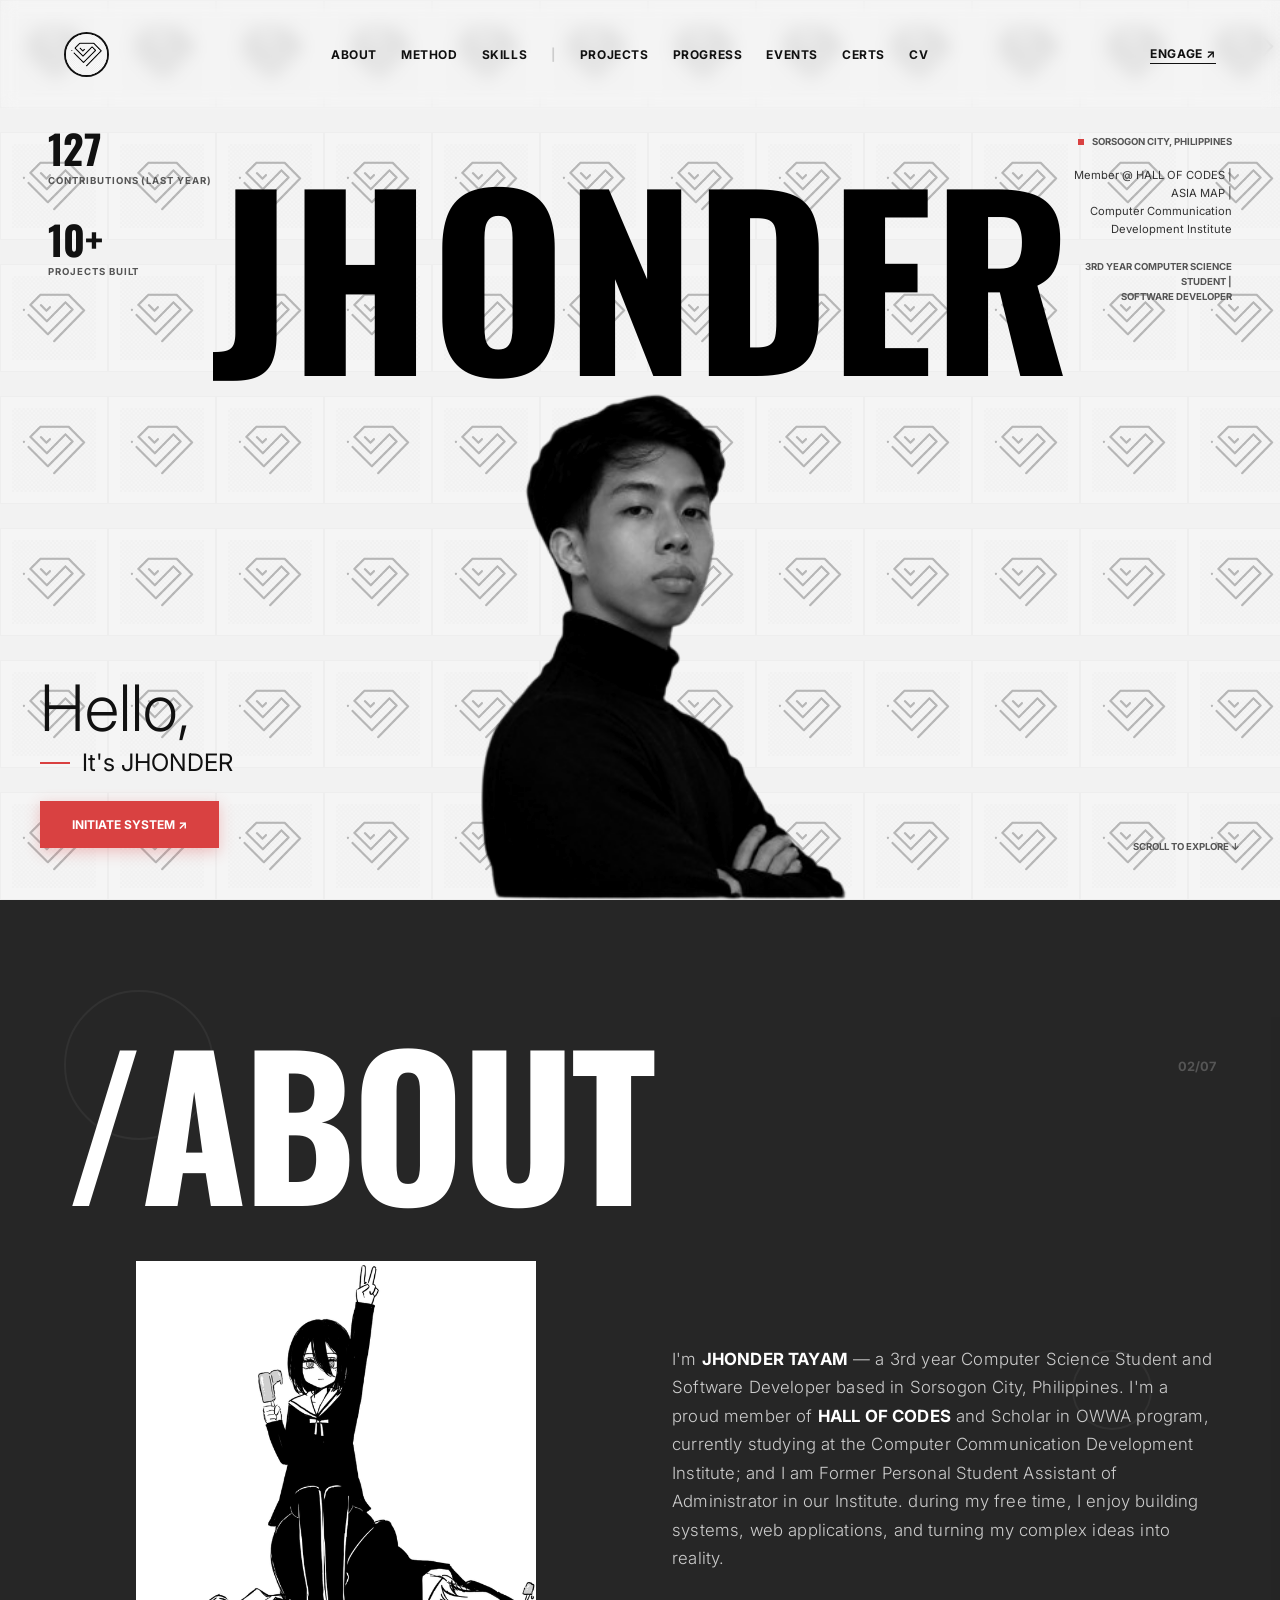
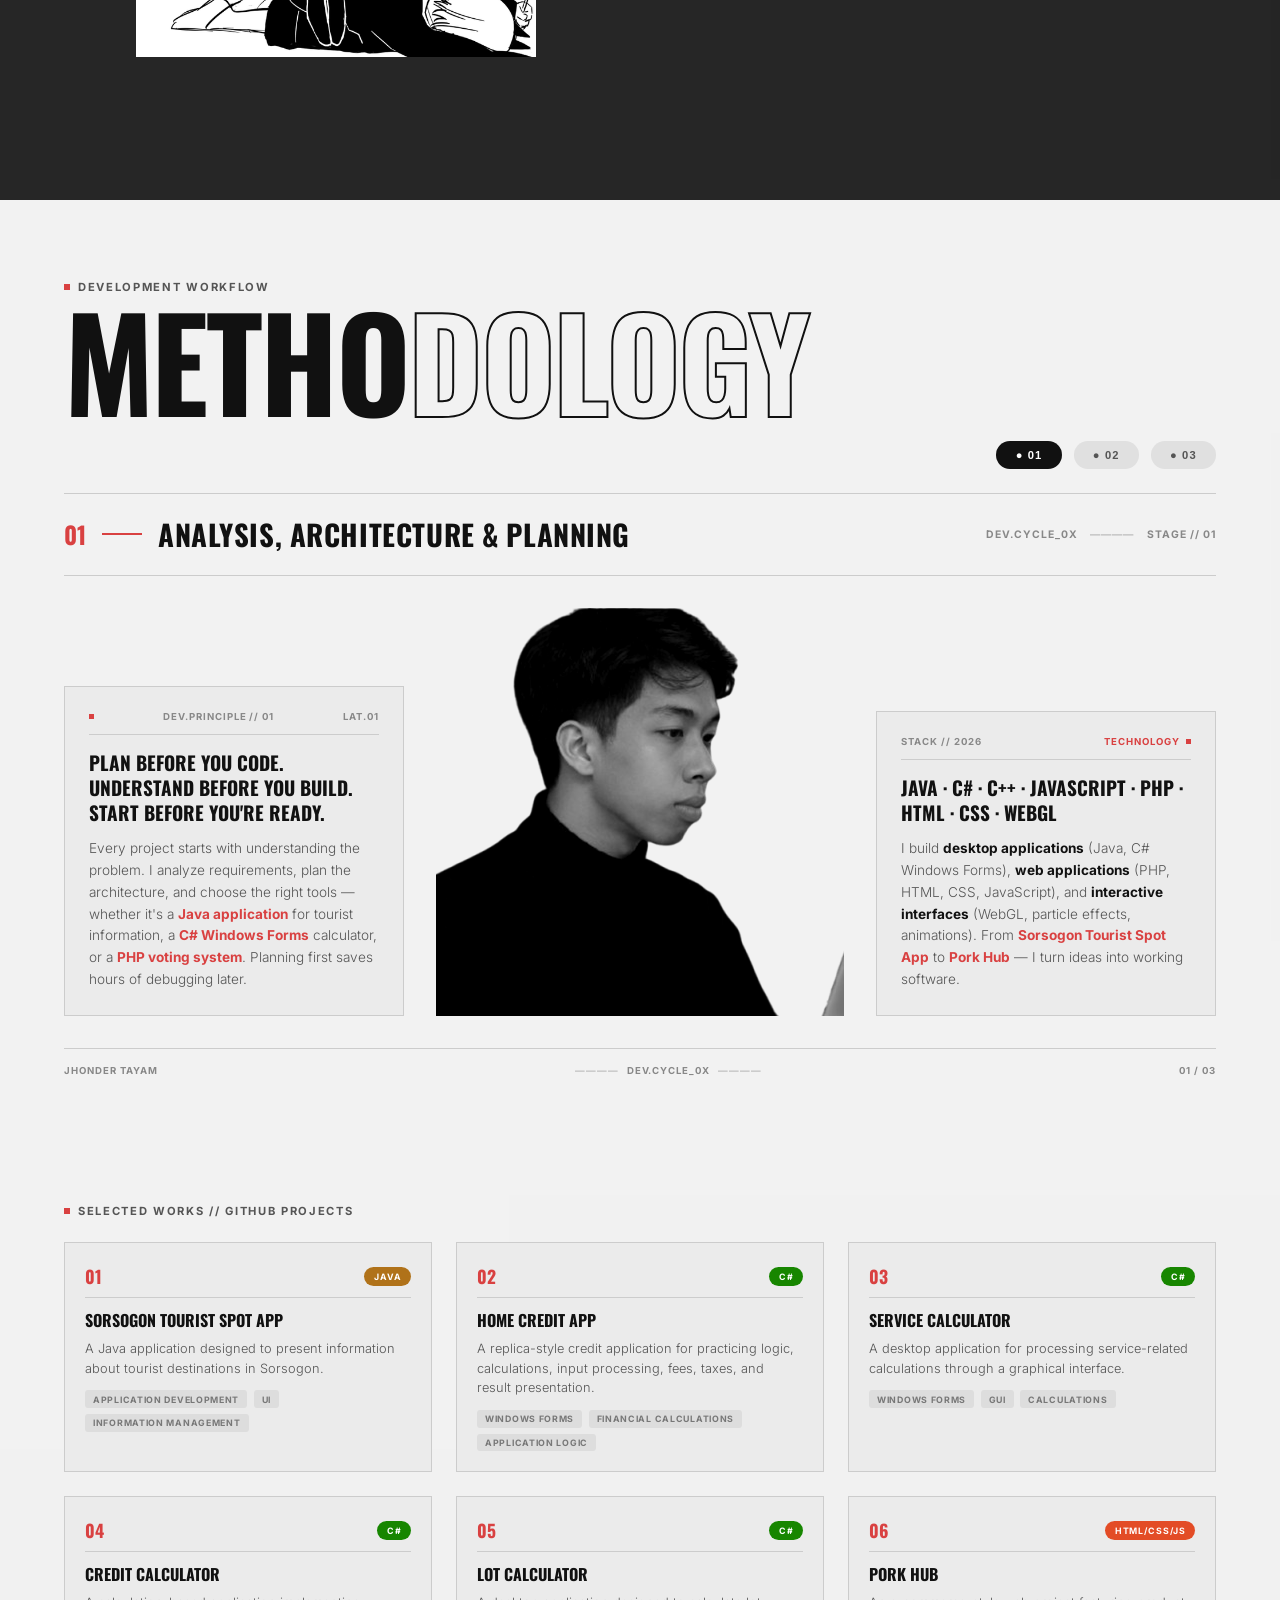
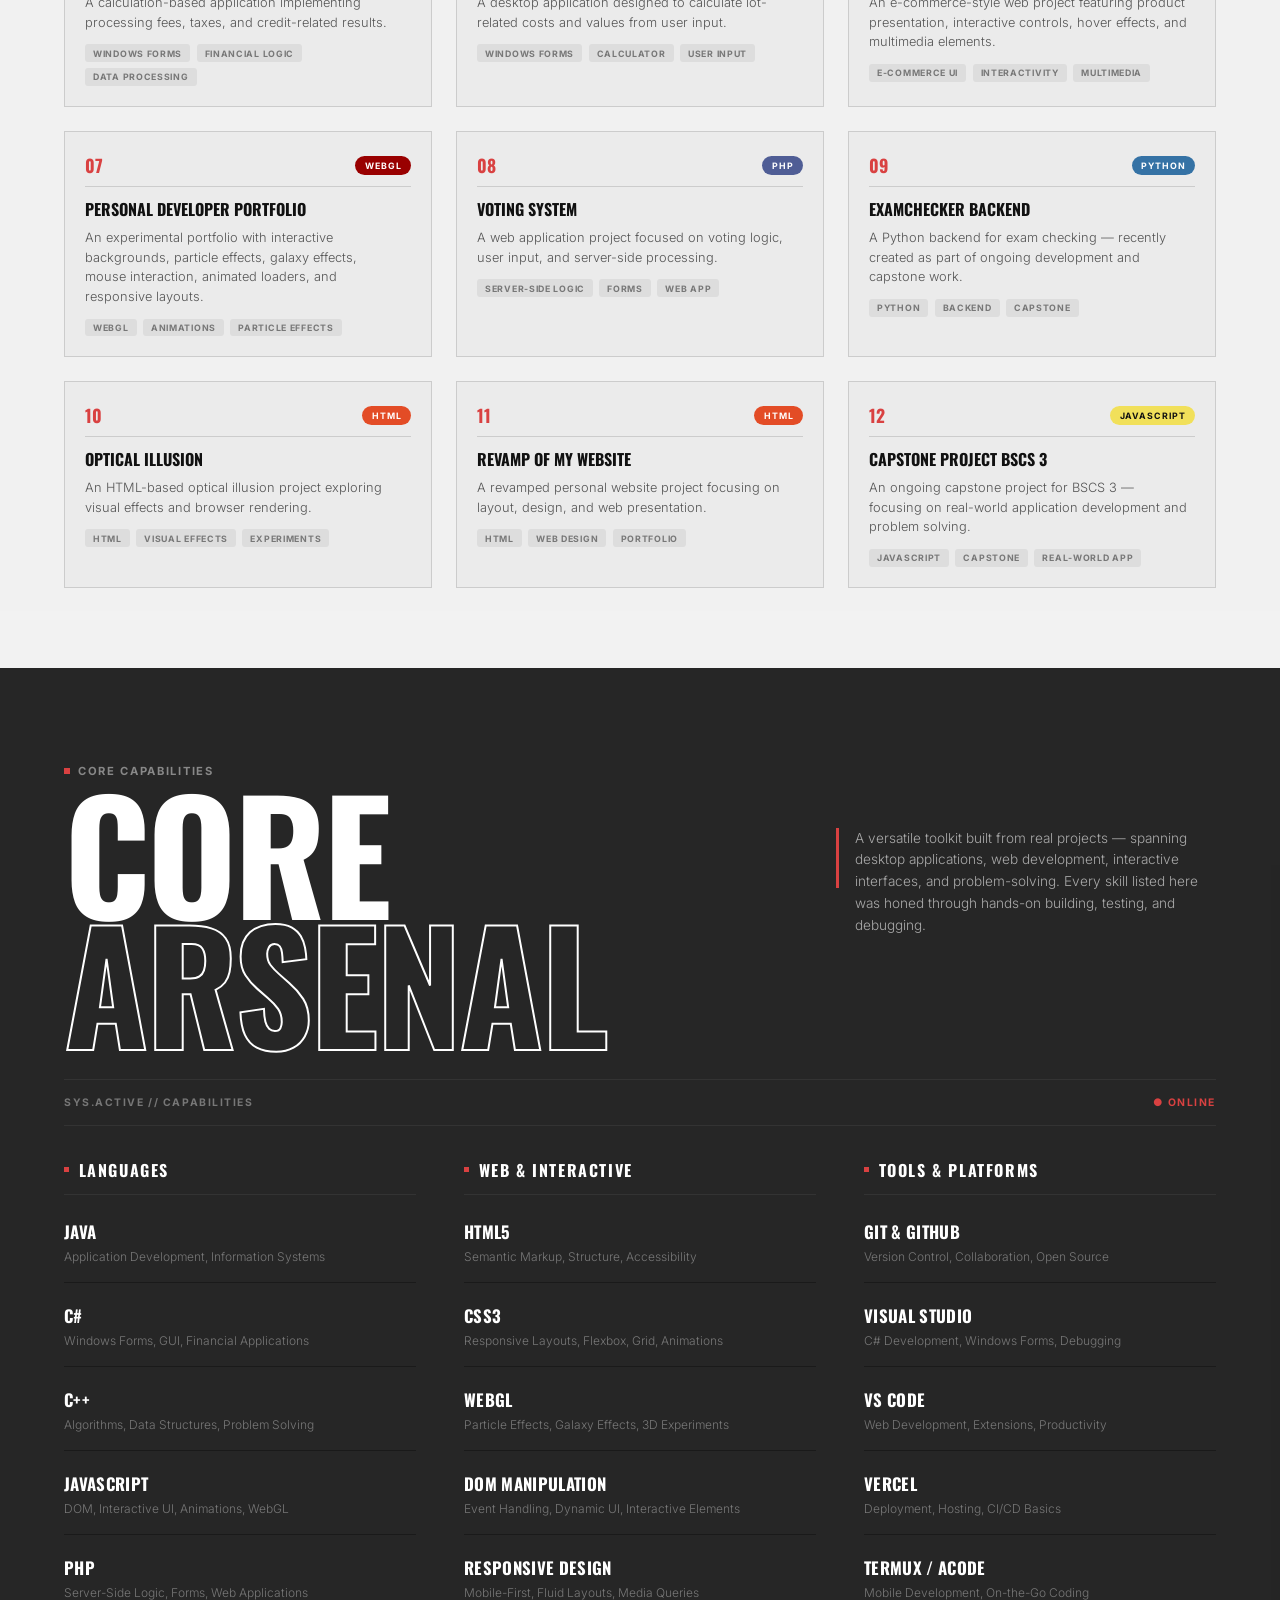
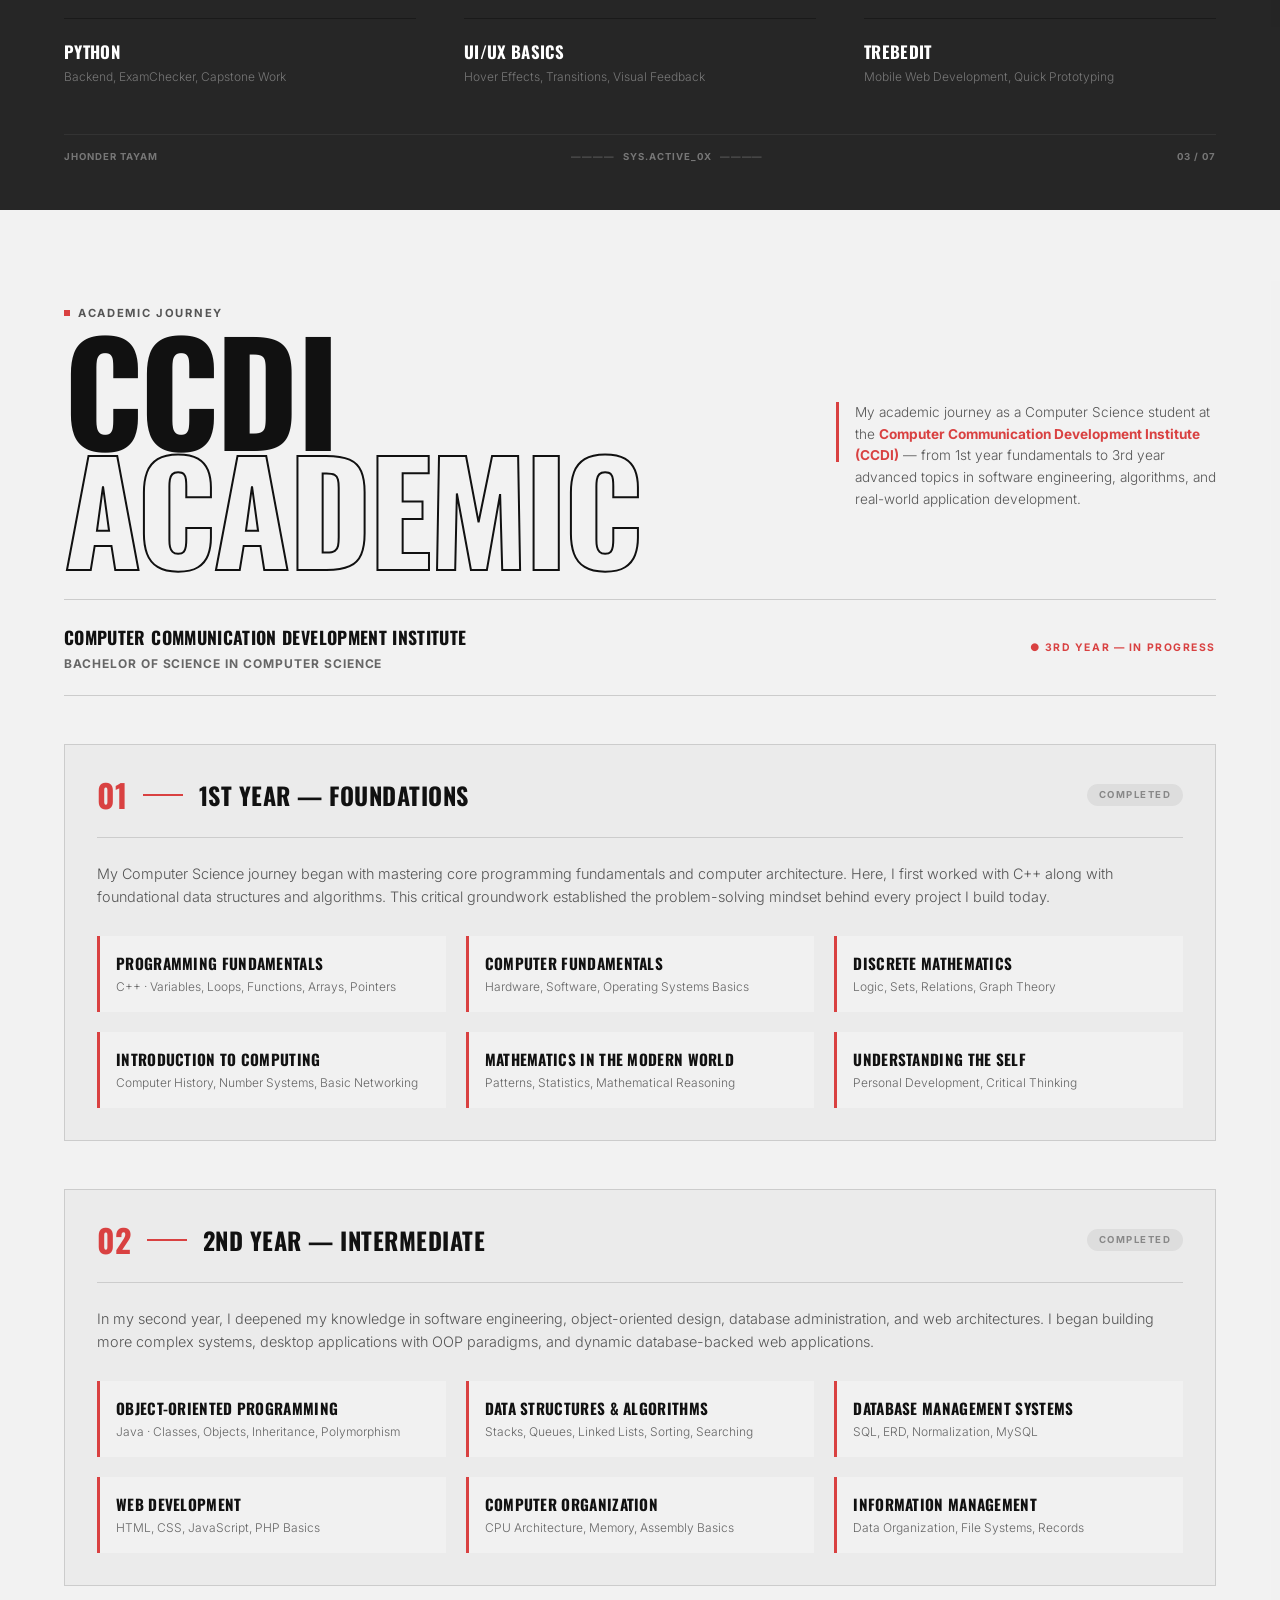
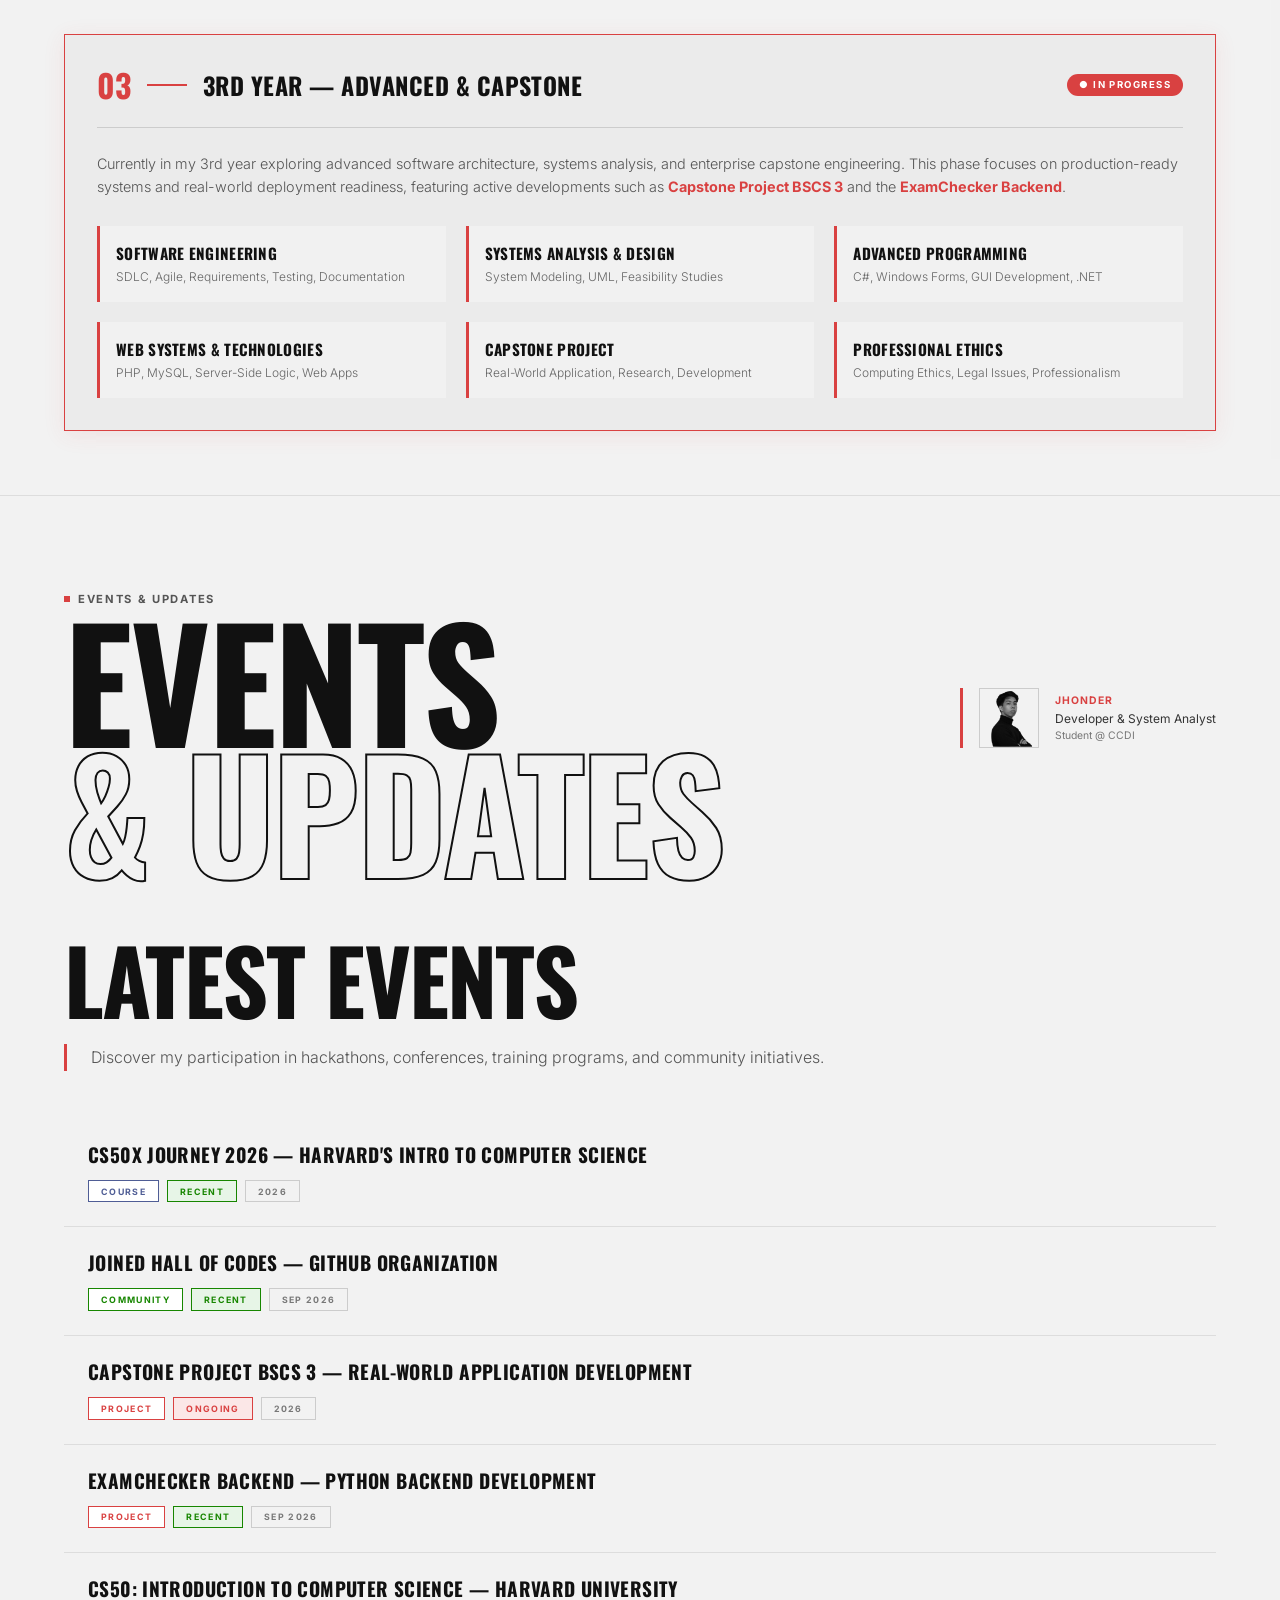
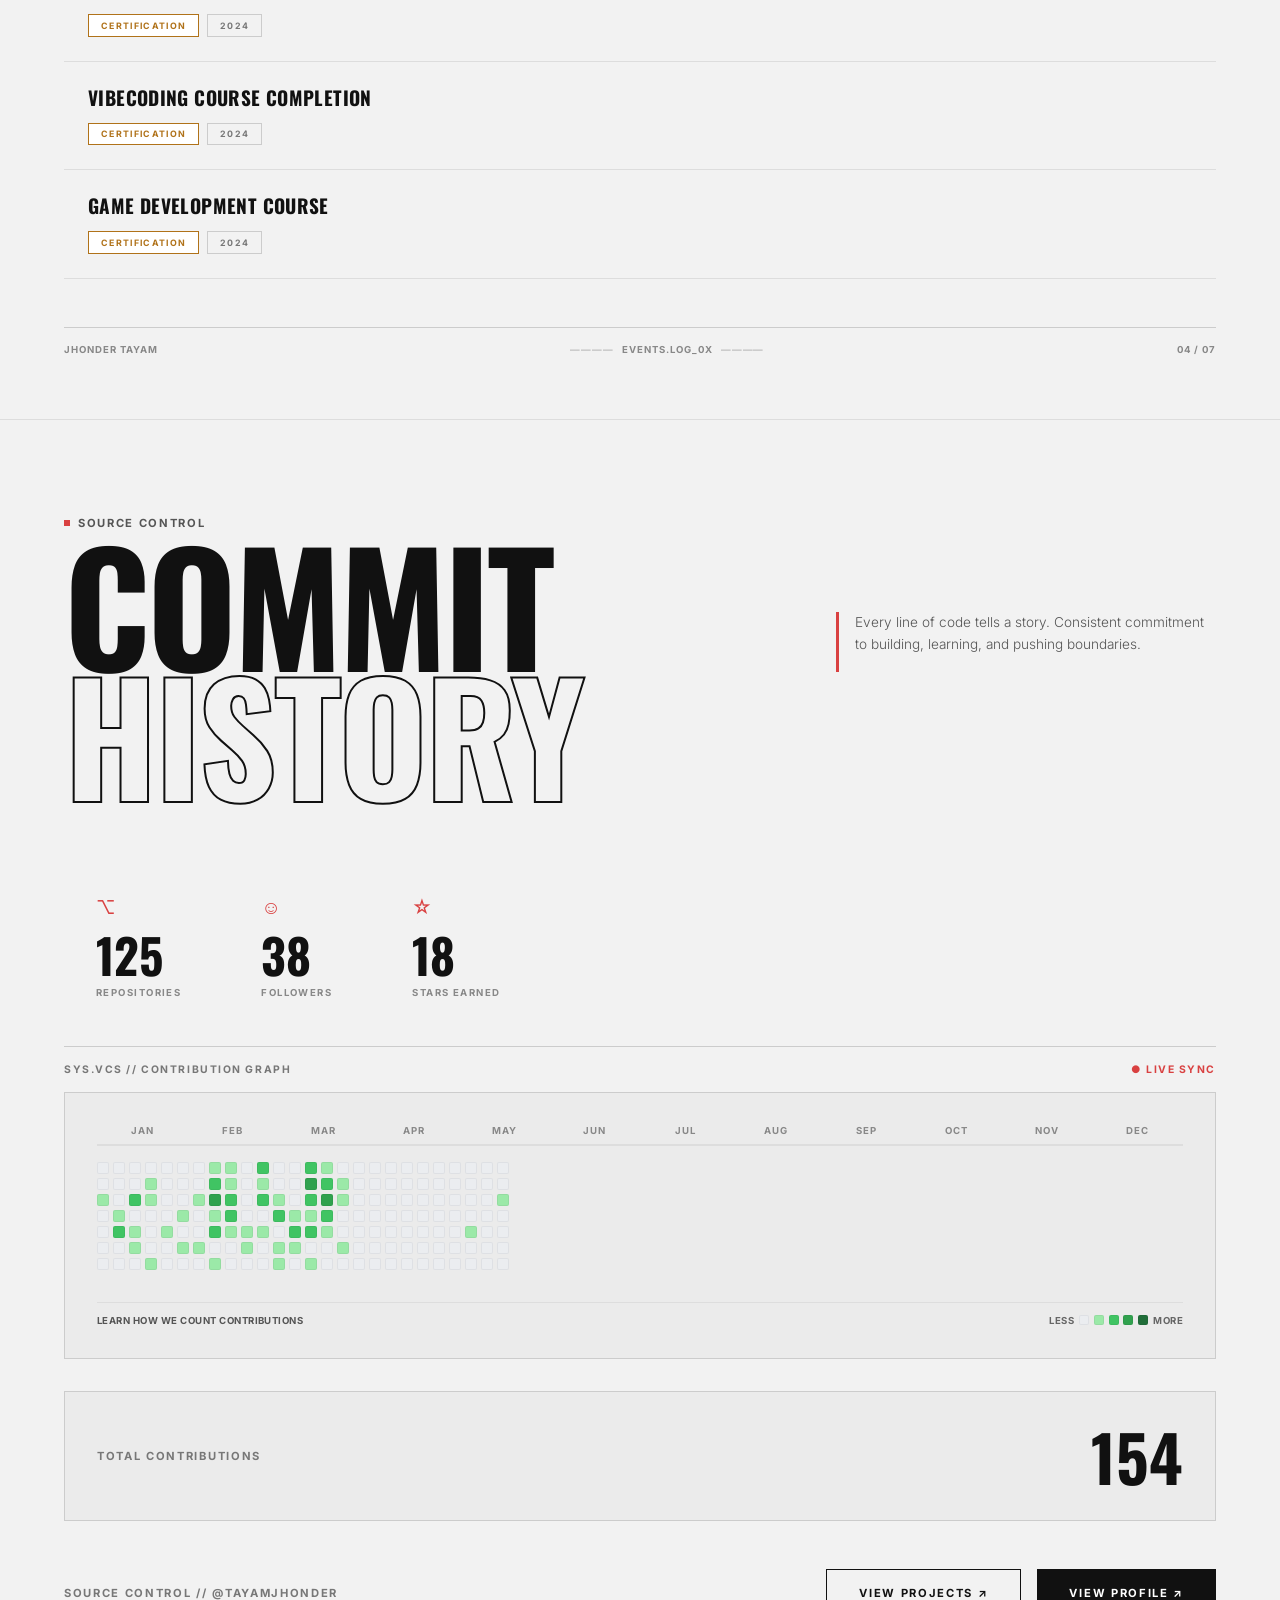
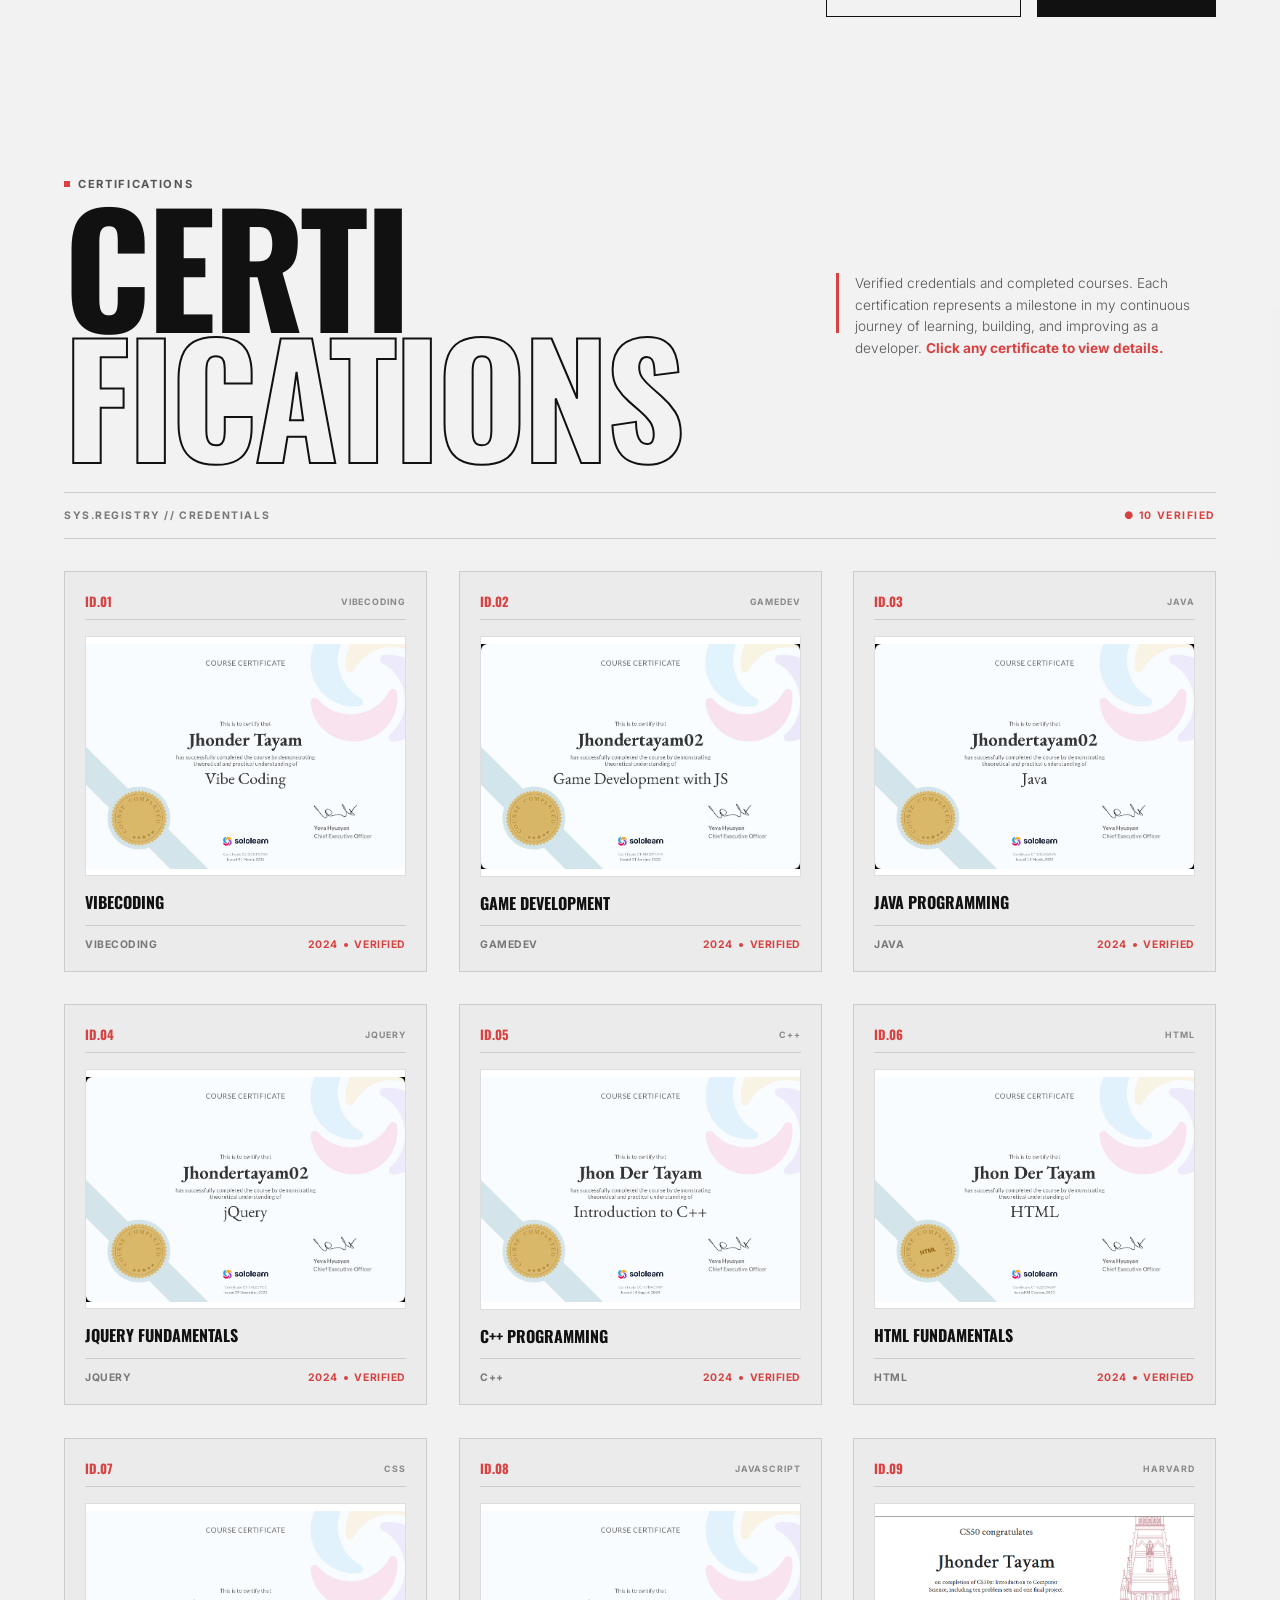
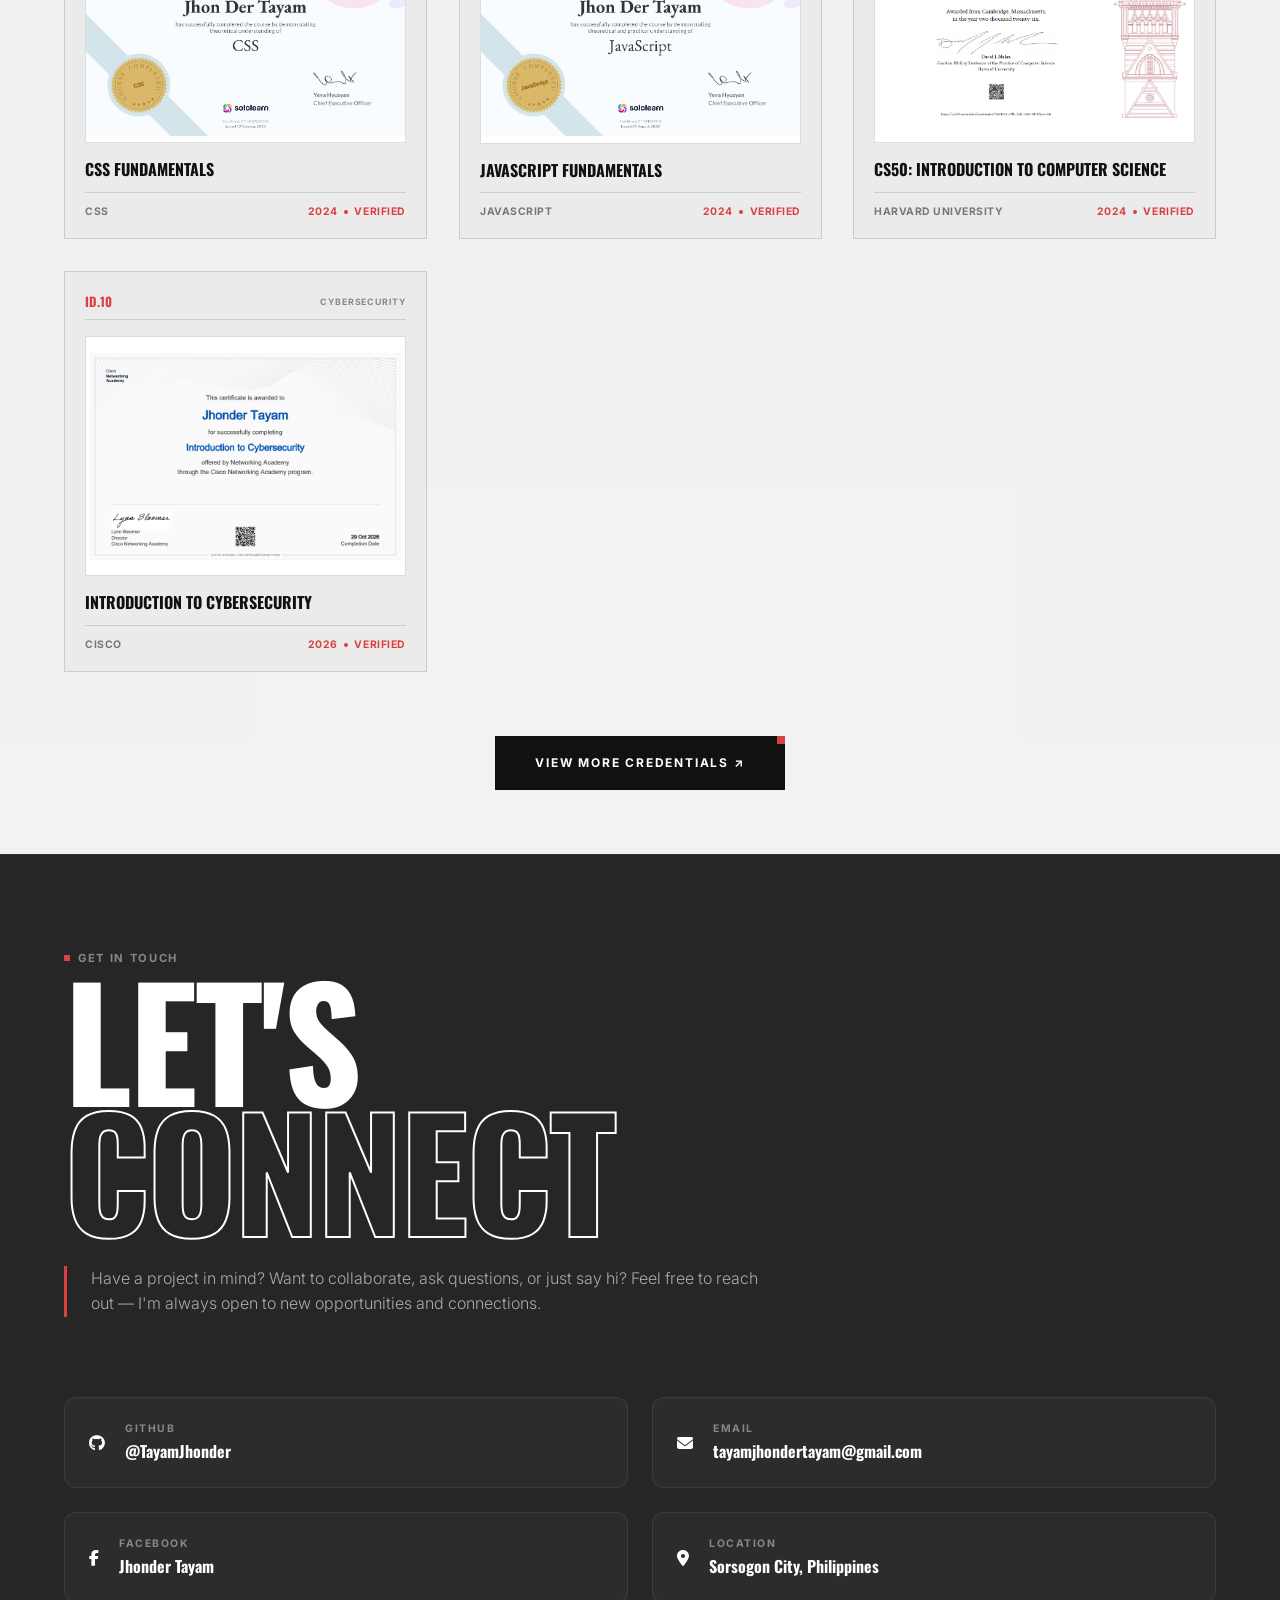
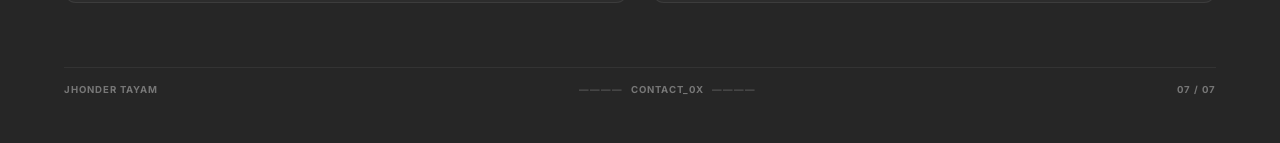
==== commit b74755ea: "Update: Fixed image centering, contact cards, and animations" ====
--- a/index.html
+++ b/index.html
@@ -75,13 +75,19 @@
     <link rel="preconnect" href="https://fonts.googleapis.com">
     <link rel="preconnect" href="https://fonts.gstatic.com" crossorigin>
     <link href="https://fonts.googleapis.com/css2?family=Inter:wght@300;400;700&family=Oswald:wght@700&display=swap" rel="stylesheet">
+    
+    <!-- ================= FONT AWESOME (ICONS) ================= -->
+    <link rel="stylesheet" href="https://cdnjs.cloudflare.com/ajax/libs/font-awesome/6.4.0/css/all.min.css">
+
     <link rel="stylesheet" href="style.css">
+
+    <script src="https://cdnjs.cloudflare.com/ajax/libs/gsap/3.12.5/gsap.min.js"></script>
+    <script src="https://cdnjs.cloudflare.com/ajax/libs/gsap/3.12.5/ScrollTrigger.min.js"></script>
 </head>
 <body>
-
     <!-- ================= NAVIGATION BAR ================= -->
     <header class="navbar" id="navbar">
-        <a href="#top" class="logo" id="logoLink">
+        <a href="#" class="logo" id="logoLink">
             <img src="logo.png" alt="Jhonder Tayam Logo" class="logo-img">
         </a>
 
@@ -166,8 +172,9 @@
             <a href="https://github.com/TayamJhonder" target="_blank" rel="noopener" class="cta-btn">INITIATE SYSTEM ↗</a>
         </div>
 
+        <!-- ================= SCROLL INDICATOR ================= -->
         <div class="scroll-indicator">
-            SCROLL TO EXPLORE ↓
+            <span class="scroll-text">SCROLL TO EXPLORE ↓</span>
         </div>
     </main>
 
@@ -189,7 +196,7 @@
             </div>
 
             <div class="about-text">
-                <p>
+                <p id="about-typewriter">
                     I'm <strong>JHONDER TAYAM</strong> — a 3rd year Computer Science Student and Software Developer based in Sorsogon City, Philippines. I'm a proud member of <strong>HALL OF CODES</strong> and Scholar in OWWA program, currently studying at the Computer Communication Development Institute; and I am Former Personal Student Assistant of Administrator in our Institute. during my free time, I enjoy building systems, web applications, and turning my complex ideas into reality.
                 </p>
             </div>
@@ -720,7 +727,7 @@
                 </div>
                 <div class="year-content">
                     <p class="year-desc">
-                        Nagsimula ang journey ko sa Computer Science sa pag-aaral ng mga fundamentals ng programming at computer systems. Dito ko unang na-encounter ang C++ at ang mga basic concepts ng algorithms at data structures. Napaka-importanteng foundation ito para sa lahat ng susunod kong projects.
+                        My Computer Science journey began with mastering core programming fundamentals and computer architecture. Here, I first worked with C++ along with foundational data structures and algorithms. This critical groundwork established the problem-solving mindset behind every project I build today.
                     </p>
                     <div class="year-subjects">
                         <div class="subject-item">
@@ -760,7 +767,7 @@
                 </div>
                 <div class="year-content">
                     <p class="year-desc">
-                        Sa 2nd year, lumalim ang understanding ko sa programming at software development. Dito ako unang nag-explore ng object-oriented programming, database management, at web development. Nag-umpisa na rin akong mag-build ng mas malalaking projects — mga desktop applications at web systems.
+                        In my second year, I deepened my knowledge in software engineering, object-oriented design, database administration, and web architectures. I began building more complex systems, desktop applications with OOP paradigms, and dynamic database-backed web applications.
                     </p>
                     <div class="year-subjects">
                         <div class="subject-item">
@@ -800,7 +807,7 @@
                 </div>
                 <div class="year-content">
                     <p class="year-desc">
-                        Kasalukuyan akong nasa 3rd year, kung saan nag-aaral ako ng mas advanced na topics — software engineering, systems analysis, at capstone development. Dito na nagsisimula yung mga totoong real-world projects na maghahanda sa akin para sa industry. Kasama na rin dito yung <strong>Capstone Project BSCS 3</strong> at yung <strong>ExamChecker Backend</strong> na ginagawa ko ngayon.
+                        Currently in my 3rd year exploring advanced software architecture, systems analysis, and enterprise capstone engineering. This phase focuses on production-ready systems and real-world deployment readiness, featuring active developments such as <strong>Capstone Project BSCS 3</strong> and the <strong>ExamChecker Backend</strong>.
                     </p>
                     <div class="year-subjects">
                         <div class="subject-item">
@@ -1085,7 +1092,7 @@
 
         <div class="certs-registry-header">
             <span class="reg-label">SYS.REGISTRY // CREDENTIALS</span>
-            <span class="reg-status">● 9 VERIFIED</span>
+            <span class="reg-status">● 10 VERIFIED</span>
         </div>
 
         <div class="certs-grid">
@@ -1259,6 +1266,25 @@
                     <span class="cert-date">2024 <span class="red-dot-small"></span> VERIFIED</span>
                 </div>
             </div>
+
+            <div class="cert-card clickable"
+                 data-image="cyber.png"
+                 data-title="Introduction to Cybersecurity"
+                 data-issuer="Cisco Networking Academy"
+                 data-desc="I earned this certification through the Cisco Networking Academy, which introduced me to the fundamentals of cybersecurity. This course covered essential concepts such as cyber threats, network security, and data protection. Understanding these principles helps me build more secure applications and become a more responsible developer.">
+                <div class="cert-card-header">
+                    <span class="cert-id">ID.10</span>
+                    <span class="cert-platform">CYBERSECURITY</span>
+                </div>
+                <div class="cert-image-wrapper">
+                    <img src="cyber.png" alt="Cybersecurity Certificate">
+                </div>
+                <h4 class="cert-title">Introduction to Cybersecurity</h4>
+                <div class="cert-meta">
+                    <span class="cert-issuer">Cisco</span>
+                    <span class="cert-date">2026 <span class="red-dot-small"></span> VERIFIED</span>
+                </div>
+            </div>
         </div>
 
         <div class="certs-view-more">
@@ -1284,31 +1310,44 @@
         </p>
 
         <div class="contact-links">
+            <!-- GitHub -->
             <a href="https://github.com/TayamJhonder" target="_blank" rel="noopener" class="contact-link">
-                <span class="contact-icon">⌥</span>
+                <div class="contact-icon-wrap"><i class="fa-brands fa-github"></i></div>
                 <div class="contact-info">
                     <span class="contact-label">GITHUB</span>
                     <span class="contact-value">@TayamJhonder</span>
                 </div>
-                <span class="contact-arrow">↗</span>
+                <span class="contact-arrow"><i class="fa-solid fa-arrow-up-right-from-square"></i></span>
             </a>
 
+            <!-- Email -->
             <a href="mailto:tayamjhondertayam@gmail.com" class="contact-link">
-                <span class="contact-icon">✉</span>
+                <div class="contact-icon-wrap"><i class="fa-solid fa-envelope"></i></div>
                 <div class="contact-info">
                     <span class="contact-label">EMAIL</span>
                     <span class="contact-value">tayamjhondertayam@gmail.com</span>
                 </div>
-                <span class="contact-arrow">↗</span>
+                <span class="contact-arrow"><i class="fa-solid fa-arrow-up-right-from-square"></i></span>
             </a>
 
-            <a href="https://github.com/TayamJhonder" target="_blank" rel="noopener" class="contact-link">
-                <span class="contact-icon">◈</span>
+            <!-- Facebook -->
+            <a href="https://www.facebook.com/" target="_blank" rel="noopener" class="contact-link">
+                <div class="contact-icon-wrap"><i class="fa-brands fa-facebook-f"></i></div>
+                <div class="contact-info">
+                    <span class="contact-label">FACEBOOK</span>
+                    <span class="contact-value">Jhonder Tayam</span>
+                </div>
+                <span class="contact-arrow"><i class="fa-solid fa-arrow-up-right-from-square"></i></span>
+            </a>
+
+            <!-- Location -->
+            <a href="https://maps.google.com/?q=Sorsogon+City,Philippines" target="_blank" rel="noopener" class="contact-link">
+                <div class="contact-icon-wrap"><i class="fa-solid fa-location-dot"></i></div>
                 <div class="contact-info">
                     <span class="contact-label">LOCATION</span>
                     <span class="contact-value">Sorsogon City, Philippines</span>
                 </div>
-                <span class="contact-arrow">↗</span>
+                <span class="contact-arrow"><i class="fa-solid fa-arrow-up-right-from-square"></i></span>
             </a>
         </div>
 
@@ -1348,9 +1387,9 @@
         </div>
     </div>
 
-    <!-- ================= JAVASCRIPT ================= -->
-    <script src="script.js"></script>
-    <script src="bg-filings.js"></script>
-
+        <!-- ================= JAVASCRIPT ================= -->
+    <script src="script.js" defer></script>
+    <script src="bg-filings.js" defer></script>
+    <script src="animations.js" defer></script>
 </body>
 </html>
--- a/style.css
+++ b/style.css
@@ -137,9 +137,20 @@
     width: 100%;
     top: 0;
     z-index: 100;
-    background-color: rgba(242, 242, 242, 0.7);
-    backdrop-filter: blur(10px);
-    -webkit-backdrop-filter: blur(10px);
+    background-color: transparent;
+    backdrop-filter: blur(8px);
+    -webkit-backdrop-filter: blur(8px);
+    transition: padding 0.35s cubic-bezier(0.16, 1, 0.3, 1),
+                background-color 0.35s cubic-bezier(0.16, 1, 0.3, 1),
+                box-shadow 0.35s cubic-bezier(0.16, 1, 0.3, 1),
+                border-bottom 0.35s cubic-bezier(0.16, 1, 0.3, 1);
+}
+
+.navbar.scrolled {
+    padding: 1.1rem 4rem;
+    background-color: rgba(242, 242, 242, 0.98);
+    box-shadow: 0 10px 30px rgba(0, 0, 0, 0.08);
+    border-bottom: 1px solid rgba(217, 65, 65, 0.15);
 }
 
 .logo {
@@ -158,7 +169,6 @@
     display: block;
 }
 
-/* ================= LOGO IMAGE ================= */
 .logo-img {
     display: block;
     width: 45px;
@@ -166,6 +176,15 @@
     object-fit: cover;
     border-radius: 50%;
     border: 2px solid #111;
+    transition: transform 0.4s cubic-bezier(0.34, 1.56, 0.64, 1),
+                box-shadow 0.4s ease,
+                border-color 0.3s ease;
+}
+
+.logo:hover .logo-img {
+    transform: scale(1.08) rotate(-4deg);
+    border-color: #d94141;
+    box-shadow: 0 0 16px rgba(217, 65, 65, 0.4);
 }
 
 .nav-links {
@@ -181,11 +200,31 @@
 .nav-links a {
     text-decoration: none;
     color: #111;
+    position: relative;
+    overflow: hidden;
     transition: color 0.3s ease;
+}
+
+.nav-links a::after {
+    content: '';
+    position: absolute;
+    bottom: -2px;
+    left: 0;
+    width: 100%;
+    height: 1.5px;
+    background-color: #d94141;
+    transform: scaleX(0);
+    transform-origin: right;
+    transition: transform 0.35s cubic-bezier(0.65, 0, 0.35, 1);
 }
 
 .nav-links a:hover {
     color: #d94141;
+}
+
+.nav-links a:hover::after {
+    transform: scaleX(1);
+    transform-origin: left;
 }
 
 .separator {
@@ -246,9 +285,7 @@
     max-width: 360px;
     height: 100vh;
     height: 100dvh;
-    background-color: rgba(10, 10, 10, 0.95);
-    backdrop-filter: blur(12px);
-    -webkit-backdrop-filter: blur(12px);
+    background-color: rgba(10, 10, 10, 0.98);
     z-index: 200;
     display: flex;
     flex-direction: column;
@@ -364,9 +401,9 @@
     width: 100%;
     max-width: 100vw;
     display: grid;
-    grid-template-columns: 1.2fr 1.6fr 1.2fr;
+    grid-template-columns: 1fr 2fr 1fr;
     grid-template-rows: 1fr 1fr;
-    padding: 6rem 4rem 0 4rem;
+    padding: 6rem 2.5rem 0 2.5rem;
     position: relative;
     background-color: transparent;
     overflow: hidden;
@@ -394,7 +431,6 @@
     animation: jhonder-glitch 6s linear infinite;
 }
 
-/* ===== KEYFRAME — WALANG translateX, PURO TRANSFORM LANG ===== */
 @keyframes jhonder-glitch {
     0% {
         transform: translateY(0) scaleY(1) skewY(0deg);
@@ -443,11 +479,31 @@
     grid-row: 1 / 2;
     display: flex;
     flex-direction: column;
+    align-items: flex-start;
     gap: 2rem;
     z-index: 5;
     padding-top: 2rem;
-    padding-right: 1rem;
+    padding-left: 0.5rem;
+    padding-right: 0;
     max-width: 100%;
+    position: relative;
+}
+
+.stat-item {
+    display: flex;
+    flex-direction: column;
+    align-items: flex-start;
+    gap: 0.35rem;
+    transition: transform 0.35s cubic-bezier(0.16, 1, 0.3, 1);
+}
+
+.stat-item:hover {
+    transform: translateY(-4px);
+}
+
+.stat-item:hover .stat-label {
+    color: #d94141;
+    transition: color 0.3s ease;
 }
 
 .stat-number {
@@ -455,7 +511,13 @@
     font-size: 2.5rem;
     font-weight: 700;
     line-height: 1;
-    display: block;
+    display: inline-block;
+    transition: transform 0.4s cubic-bezier(0.34, 1.56, 0.64, 1);
+}
+
+.stat-number:hover {
+    transform: scale(1.15) rotate(-2deg);
+    color: #d94141;
 }
 
 .stat-label {
@@ -464,15 +526,19 @@
     letter-spacing: 0.1em;
     text-transform: uppercase;
     color: #555;
+    display: block;
+    line-height: 1.4;
 }
 
 /* ================= PROFILE IMAGE ================= */
 .profile-image-container {
     position: absolute;
-    top: 0;
-    left: 50%;
-    transform: translateX(-50%);
-    width: auto;
+    bottom: 0;
+    left: 0;
+    right: 0;
+    margin-left: auto;
+    margin-right: auto;
+    width: max-content;
     height: 100%;
     display: flex;
     justify-content: center;
@@ -482,7 +548,9 @@
 }
 
 .profile-image-container .profile-img {
-    max-height: 125vh;
+    height: 58vh;
+    max-height: 620px;
+    min-height: 380px;
     width: auto;
     object-fit: contain;
     object-position: bottom center;
@@ -512,11 +580,12 @@
     text-align: right;
     gap: 1.25rem;
     z-index: 5;
-    padding-top: 4.5rem;
-    padding-left: 2rem;
+    padding-top: 2.5rem;
+    padding-left: 0;
     padding-right: 0.5rem;
     max-width: 100%;
     overflow: hidden;
+    position: relative;
 }
 
 .location-tag {
@@ -579,6 +648,7 @@
     align-items: center;
     gap: 0.75rem;
     margin-top: 0.5rem;
+    cursor: default;
 }
 
 .red-line {
@@ -586,6 +656,12 @@
     width: 30px;
     height: 2px;
     background-color: #d94141;
+    transition: width 0.4s cubic-bezier(0.22, 1, 0.36, 1), box-shadow 0.4s ease;
+}
+
+.greeting-bottom p:hover .red-line {
+    width: 50px;
+    box-shadow: 0 0 12px rgba(217, 65, 65, 0.8);
 }
 
 .cta-btn {
@@ -600,6 +676,8 @@
     cursor: pointer;
     transition: all 0.3s ease;
     box-shadow: 0 4px 14px rgba(217, 65, 65, 0.3);
+    position: relative;
+    overflow: hidden;
 }
 
 a.cta-btn {
@@ -613,20 +691,53 @@
     transform: translateY(-2px);
 }
 
+.cta-btn::after {
+    content: '';
+    position: absolute;
+    top: 50%;
+    left: 50%;
+    width: 0;
+    height: 0;
+    background: rgba(255, 255, 255, 0.25);
+    border-radius: 50%;
+    transform: translate(-50%, -50%);
+    transition: width 0.5s ease, height 0.5s ease;
+    pointer-events: none;
+}
+
+.cta-btn:hover::after {
+    width: 300px;
+    height: 300px;
+}
+
+/* ================= SCROLL INDICATOR ================= */
 .scroll-indicator {
     grid-column: 3 / 4;
     grid-row: 2 / 3;
     align-self: flex-end;
     justify-self: flex-end;
-    font-size: 0.6rem;
-    font-weight: 700;
-    text-transform: uppercase;
-    color: #555;
-    display: flex;
-    align-items: center;
-    gap: 0.5rem;
+    display: flex;
+    flex-direction: column;
+    align-items: center;
+    gap: 0.75rem;
     z-index: 5;
     padding-bottom: 3rem;
+}
+
+.scroll-text {
+    font-size: 0.6rem;
+    font-weight: 700;
+    text-transform: uppercase;
+    color: #555;
+    display: flex;
+    align-items: center;
+    gap: 0.5rem;
+    animation: bounce-down 2s ease-in-out infinite;
+}
+
+@keyframes bounce-down {
+    0%, 100% { transform: translateY(0); opacity: 1; }
+    50%      { transform: translateY(8px); opacity: 0.6; }
 }
 
 /* ================= ABOUT SECTION ================= */
@@ -715,7 +826,6 @@
     align-items: center;
 }
 
-/* ===== FULL COLOR ANG SIMP.PNG ===== */
 .about-graphic img {
     width: 100%;
     max-width: 400px;
@@ -725,14 +835,20 @@
 }
 
 .about-text {
-    max-width: 600px;
+    max-width: 620px;
+    width: 100%;
 }
 
 .about-text p {
-    font-size: 1.1rem;
-    line-height: 1.8;
+    font-size: 1.05rem;
+    line-height: 1.7;
     color: #ccc;
     font-weight: 300;
+    text-align: left;
+    text-wrap: pretty;
+    letter-spacing: 0.01em;
+    word-spacing: normal;
+    margin: 0;
 }
 
 .about-text strong {
@@ -957,9 +1073,11 @@
 
 .card-text {
     font-size: 0.85rem;
-    line-height: 1.7;
+    line-height: 1.6;
     color: #555;
     font-weight: 300;
+    text-align: left;
+    text-wrap: pretty;
 }
 
 .card-text strong {
@@ -1018,14 +1136,42 @@
     background-color: rgba(234, 234, 234, 0.9);
     border: 1px solid #ccc;
     padding: 1.25rem;
-    transition: transform 0.3s ease, box-shadow 0.3s ease, border-color 0.3s ease;
+    transition: transform 0.4s cubic-bezier(0.16, 1, 0.3, 1),
+                box-shadow 0.4s cubic-bezier(0.16, 1, 0.3, 1),
+                border-color 0.3s ease;
     position: relative;
+    overflow: hidden;
+    transform-style: preserve-3d;
+    perspective: 1000px;
+    will-change: transform;
+}
+
+.project-card::before {
+    content: '';
+    position: absolute;
+    top: 0;
+    left: -100%;
+    width: 100%;
+    height: 100%;
+    background: linear-gradient(120deg, transparent 0%, rgba(217, 65, 65, 0.08) 50%, transparent 100%);
+    transition: left 0.6s ease;
+    pointer-events: none;
+}
+
+.project-card:hover::before {
+    left: 100%;
 }
 
 .project-card:hover {
-    transform: translateY(-5px);
-    box-shadow: 0 10px 30px rgba(0, 0, 0, 0.08);
+    transform: translateY(-8px);
+    box-shadow: 0 20px 40px rgba(0, 0, 0, 0.12), 0 0 0 1px rgba(217, 65, 65, 0.3);
     border-color: #d94141;
+}
+
+.project-card:hover .project-num {
+    color: #d94141;
+    transform: scale(1.1);
+    transition: all 0.3s ease;
 }
 
 .project-card-header {
@@ -1075,10 +1221,12 @@
 
 .project-desc {
     font-size: 0.8rem;
-    line-height: 1.6;
+    line-height: 1.55;
     color: #555;
     font-weight: 300;
     margin-bottom: 0.75rem;
+    text-align: left;
+    text-wrap: pretty;
 }
 
 .project-tags {
@@ -1096,6 +1244,14 @@
     background-color: #ddd;
     padding: 0.2rem 0.5rem;
     border-radius: 3px;
+    transition: all 0.25s cubic-bezier(0.22, 1, 0.36, 1);
+}
+
+.project-tags span:hover {
+    background-color: #111;
+    color: #fff;
+    transform: translateY(-2px);
+    box-shadow: 0 4px 10px rgba(0, 0, 0, 0.15);
 }
 
 /* ================= METHOD FOOTER ================= */
@@ -1183,9 +1339,11 @@
 
 .skills-description p {
     font-size: 0.85rem;
-    line-height: 1.7;
+    line-height: 1.6;
     color: #aaa;
     font-weight: 300;
+    text-align: left;
+    text-wrap: pretty;
 }
 
 .skills-capabilities-header {
@@ -1264,10 +1422,16 @@
     gap: 0.25rem;
     padding-bottom: 1rem;
     border-bottom: 1px solid #1a1a1a;
+    transition: transform 0.3s ease, border-color 0.3s ease;
 }
 
 .skill-item:last-child {
     border-bottom: none;
+}
+
+.skill-item:hover {
+    transform: translateX(8px);
+    border-color: #d94141;
 }
 
 .skill-name {
@@ -1373,9 +1537,11 @@
 
 .parcours-description p {
     font-size: 0.85rem;
-    line-height: 1.7;
+    line-height: 1.6;
     color: #555;
     font-weight: 300;
+    text-align: left;
+    text-wrap: pretty;
 }
 
 .parcours-description strong {
@@ -1494,10 +1660,12 @@
 
 .year-desc {
     font-size: 0.9rem;
-    line-height: 1.8;
+    line-height: 1.6;
     color: #555;
     font-weight: 300;
-    margin-bottom: 2rem;
+    margin-bottom: 1.75rem;
+    text-align: left;
+    text-wrap: pretty;
 }
 
 .year-desc strong {
@@ -1518,6 +1686,13 @@
     padding: 1rem;
     background-color: rgba(242, 242, 242, 0.9);
     border-left: 3px solid #d94141;
+    transition: transform 0.3s ease, box-shadow 0.3s ease, border-left-color 0.3s ease;
+}
+
+.subject-item:hover {
+    transform: translateX(6px);
+    box-shadow: 0 6px 20px rgba(217, 65, 65, 0.12);
+    border-left-color: #111;
 }
 
 .subject-name {
@@ -1673,6 +1848,23 @@
     padding: 1.5rem 0;
     border-bottom: 1px solid #ddd;
     transition: background-color 0.3s ease, padding-left 0.3s ease;
+    position: relative;
+}
+
+.event-item::before {
+    content: '';
+    position: absolute;
+    left: 0;
+    top: 0;
+    height: 100%;
+    width: 0;
+    background-color: rgba(217, 65, 65, 0.04);
+    transition: width 0.4s ease;
+    z-index: -1;
+}
+
+.event-item:hover::before {
+    width: 100%;
 }
 
 .event-item:hover {
@@ -1804,9 +1996,11 @@
 
 .commit-description p {
     font-size: 0.85rem;
-    line-height: 1.7;
+    line-height: 1.6;
     color: #555;
     font-weight: 300;
+    text-align: left;
+    text-wrap: pretty;
 }
 
 .commit-stats {
@@ -1835,6 +2029,13 @@
     font-weight: 700;
     line-height: 1;
     color: #111;
+    display: inline-block;
+    transition: transform 0.4s cubic-bezier(0.34, 1.56, 0.64, 1);
+}
+
+.commit-stat-number:hover {
+    transform: scale(1.15) rotate(-2deg);
+    color: #d94141;
 }
 
 .commit-stat-label {
@@ -1924,6 +2125,15 @@
 .gq.l3 { background-color: #30a14e; }
 .gq.l4 { background-color: #216e39; }
 
+.gq.l2, .gq.l3 {
+    animation: graph-pulse 3s ease-in-out infinite;
+}
+.gq.l3 { animation-delay: 0.5s; }
+@keyframes graph-pulse {
+    0%, 100% { opacity: 1; }
+    50%      { opacity: 0.7; }
+}
+
 .graph-legend {
     display: flex;
     justify-content: space-between;
@@ -1974,6 +2184,13 @@
     font-weight: 700;
     line-height: 1;
     color: #111;
+    display: inline-block;
+    transition: transform 0.4s cubic-bezier(0.34, 1.56, 0.64, 1);
+}
+
+.total-number:hover {
+    transform: scale(1.15) rotate(-2deg);
+    color: #d94141;
 }
 
 .commit-buttons {
@@ -2030,12 +2247,33 @@
     display: inline-flex;
     align-items: center;
     gap: 0.5rem;
+    position: relative;
+    overflow: hidden;
 }
 
 .commit-btn-solid:hover {
     background-color: #d94141;
     transform: translateY(-2px);
     box-shadow: 0 6px 20px rgba(217, 65, 65, 0.3);
+}
+
+.commit-btn-solid::after {
+    content: '';
+    position: absolute;
+    top: 50%;
+    left: 50%;
+    width: 0;
+    height: 0;
+    background: rgba(255, 255, 255, 0.25);
+    border-radius: 50%;
+    transform: translate(-50%, -50%);
+    transition: width 0.5s ease, height 0.5s ease;
+    pointer-events: none;
+}
+
+.commit-btn-solid:hover::after {
+    width: 300px;
+    height: 300px;
 }
 
 /* ================= CERTIFICATIONS SECTION ================= */
@@ -2100,9 +2338,11 @@
 
 .certs-description p {
     font-size: 0.85rem;
-    line-height: 1.7;
+    line-height: 1.6;
     color: #555;
     font-weight: 300;
+    text-align: left;
+    text-wrap: pretty;
 }
 
 .certs-description strong {
@@ -2147,13 +2387,17 @@
     background-color: rgba(234, 234, 234, 0.9);
     border: 1px solid #ccc;
     padding: 1.25rem;
-    transition: transform 0.3s ease, box-shadow 0.3s ease, border-color 0.3s ease;
+    transition: transform 0.4s cubic-bezier(0.16, 1, 0.3, 1),
+                box-shadow 0.4s cubic-bezier(0.16, 1, 0.3, 1);
     display: flex;
     flex-direction: column;
+    transform-style: preserve-3d;
+    perspective: 1000px;
+    will-change: transform;
 }
 
 .cert-card:hover {
-    transform: translateY(-5px);
+    transform: translateY(-6px);
     box-shadow: 0 10px 30px rgba(0, 0, 0, 0.08);
     border-color: #d94141;
 }
@@ -2192,6 +2436,11 @@
     display: flex;
     align-items: center;
     justify-content: center;
+    transition: box-shadow 0.4s ease;
+}
+
+.cert-card:hover .cert-image-wrapper {
+    box-shadow: 0 0 0 2px #d94141, 0 10px 30px rgba(217, 65, 65, 0.25);
 }
 
 .cert-image-wrapper img {
@@ -2204,6 +2453,12 @@
     transition: transform 0.4s ease;
 }
 
+.cert-card.clickable { cursor: pointer; }
+
+.cert-card.clickable:hover .cert-image-wrapper img {
+    transform: scale(1.05);
+}
+
 .cert-title {
     font-family: 'Oswald', sans-serif;
     font-size: 1rem;
@@ -2267,6 +2522,7 @@
     transition: all 0.3s ease;
     display: inline-block;
     position: relative;
+    overflow: hidden;
 }
 
 .view-more-btn::after {
@@ -2329,47 +2585,51 @@
 
 .contact-caption {
     font-size: 1rem;
-    line-height: 1.7;
+    line-height: 1.6;
     color: #aaa;
     font-weight: 300;
     margin-bottom: 3rem;
     max-width: 700px;
     padding-left: 1.5rem;
     border-left: 3px solid #d94141;
+    text-align: left;
+    text-wrap: pretty;
 }
 
 .contact-links {
     display: grid;
-    grid-template-columns: repeat(auto-fit, minmax(320px, 1fr));
+    grid-template-columns: repeat(2, 1fr);
     gap: 1.5rem;
     margin-bottom: 4rem;
+    margin-top: 2rem;
 }
 
 .contact-link {
     display: flex;
     align-items: center;
-    gap: 1.5rem;
+    gap: 1.25rem;
     padding: 1.5rem;
-    background-color: rgba(17, 17, 17, 0.9);
-    border: 1px solid #333;
+    background-color: rgba(255, 255, 255, 0.03);
+    border: 1px solid rgba(255, 255, 255, 0.08);
+    border-radius: 12px;
     text-decoration: none;
     color: #fff;
+    transition: all 0.4s cubic-bezier(0.16, 1, 0.3, 1);
+    position: relative;
+    overflow: hidden;
+}
+
+.contact-icon {
+    display: flex;
+    align-items: center;
+    justify-content: center;
+    width: 50px;
+    height: 50px;
+    border-radius: 10px;
+    font-size: 1.5rem;
+    flex-shrink: 0;
     transition: all 0.3s ease;
-    position: relative;
-}
-
-.contact-link:hover {
-    background-color: #1a1a1a;
-    border-color: #d94141;
-    transform: translateY(-4px);
-}
-
-.contact-icon {
-    font-size: 1.5rem;
-    color: #d94141;
-    flex-shrink: 0;
-    width: 40px;
-    text-align: center;
+    background-color: rgba(255, 255, 255, 0.05);
 }
 
 .contact-info {
@@ -2380,32 +2640,84 @@
 }
 
 .contact-label {
-    font-size: 0.6rem;
+    font-size: 0.65rem;
     font-weight: 700;
     letter-spacing: 0.15em;
     text-transform: uppercase;
-    color: #777;
+    color: #888;
 }
 
 .contact-value {
     font-family: 'Oswald', sans-serif;
     font-size: 1rem;
     font-weight: 700;
-    letter-spacing: 0.02em;
     color: #fff;
     word-break: break-all;
 }
 
 .contact-arrow {
-    font-size: 1.2rem;
-    color: #777;
-    flex-shrink: 0;
-    transition: color 0.3s ease, transform 0.3s ease;
+    font-size: 1rem;
+    color: #555;
+    transition: all 0.3s ease;
+    opacity: 0;
+    transform: translateX(-10px);
+}
+
+/* ================= INDIVIDUAL COLORS & HOVER ================= */
+
+.contact-link.github:hover {
+    background-color: #111;
+    border-color: #333;
+    box-shadow: 0 10px 30px rgba(0, 0, 0, 0.5);
+}
+.contact-link.github:hover .contact-icon {
+    background-color: #fff;
+    color: #111;
+}
+
+.contact-link.gmail:hover {
+    background-color: #ea4335;
+    border-color: #ea4335;
+    box-shadow: 0 10px 30px rgba(234, 67, 53, 0.3);
+}
+.contact-link.gmail:hover .contact-icon {
+    background-color: #fff;
+    color: #ea4335;
+}
+
+.contact-link.facebook:hover {
+    background-color: #1877f2;
+    border-color: #1877f2;
+    box-shadow: 0 10px 30px rgba(24, 119, 242, 0.3);
+}
+.contact-link.facebook:hover .contact-icon {
+    background-color: #fff;
+    color: #1877f2;
+}
+
+.contact-link.location:hover {
+    background-color: #4a5568;
+    border-color: #4a5568;
+    box-shadow: 0 10px 30px rgba(74, 85, 104, 0.3);
+}
+.contact-link.location:hover .contact-icon {
+    background-color: #fff;
+    color: #4a5568;
+}
+
+.contact-link:hover {
+    transform: translateY(-5px) scale(1.02);
+}
+
+.contact-link:hover .contact-label,
+.contact-link:hover .contact-value {
+    color: #fff;
 }
 
 .contact-link:hover .contact-arrow {
-    color: #d94141;
-    transform: translate(3px, -3px);
+    color: #fff;
+    opacity: 1;
+    transform: translateX(0);
 }
 
 .contact-footer {
@@ -2431,12 +2743,6 @@
 .contact-footer .dash { color: #555; }
 
 /* ================= CERTIFICATE MODAL ================= */
-.cert-card.clickable { cursor: pointer; }
-
-.cert-card.clickable:hover .cert-image-wrapper img {
-    transform: scale(1.05);
-}
-
 .cert-modal {
     position: fixed;
     top: 0;
@@ -2464,8 +2770,6 @@
     width: 100%;
     height: 100%;
     background-color: rgba(0, 0, 0, 0.85);
-    backdrop-filter: blur(8px);
-    -webkit-backdrop-filter: blur(8px);
 }
 
 .cert-modal-content {
@@ -2622,7 +2926,6 @@
         overflow: visible;
     }
 
-    /* ===== GIANT TEXT MOBILE + SIMPLE GLITCH ===== */
     .giant-text {
         position: relative;
         top: auto;
@@ -2641,7 +2944,6 @@
         animation: jhonder-glitch-mobile 6s linear infinite;
     }
 
-    /* Mobile version ng glitch (walang translateX(-50%)) */
     @keyframes jhonder-glitch-mobile {
         0% {
             transform: translateY(0) scaleY(1) skewY(0deg);
@@ -2759,7 +3061,9 @@
         order: 6;
         align-self: center;
         justify-self: center;
+        align-items: center;
         padding-bottom: 2rem;
+        width: 100%;
     }
 
     .about-section { padding: 4rem 1.5rem; }
@@ -2940,7 +3244,6 @@
     }
 }
 
-/* ================= VERY SMALL PHONES ================= */
 @media (max-width: 400px) {
     .bg-marquee-item {
         width: 16vmin;
@@ -2973,4 +3276,172 @@
 
     .about-title { font-size: 15vw; }
     .skills-title { font-size: 15vw; }
+}
+
+/* =====================================================
+   FINAL TITLE STYLES: BLACK/WHITE + SHINE + OUTLINE + MOTION
+   ===================================================== */
+
+.method-title .solid,
+.parcours-title .solid,
+.events-title .solid,
+.certs-title .solid,
+.commit-title .solid {
+    color: #111 !important;
+    -webkit-text-fill-color: #111 !important;
+    background: none !important;
+}
+
+.method-title .outline,
+.parcours-title .outline,
+.events-title .outline,
+.certs-title .outline,
+.commit-title .outline {
+    color: transparent !important;
+    -webkit-text-fill-color: transparent !important;
+    -webkit-text-stroke: 2px #111 !important;
+    background: none !important;
+}
+
+.skills-title .solid,
+.contact-title .solid {
+    color: #fff !important;
+    -webkit-text-fill-color: #fff !important;
+    background: none !important;
+}
+
+.skills-title .outline,
+.contact-title .outline {
+    color: transparent !important;
+    -webkit-text-fill-color: transparent !important;
+    -webkit-text-stroke: 2px #fff !important;
+    background: none !important;
+}
+
+.about-title, .method-title, .skills-title, .parcours-title, .events-title, .commit-title, .certs-title, .contact-title {
+    background-size: 300% 100% !important;
+    animation: 
+        shine-auto-bw 4s linear infinite,
+        float-motion 6s ease-in-out infinite,
+        breathe-motion 8s ease-in-out infinite,
+        sway-motion 10s ease-in-out infinite !important;
+    transform-origin: center;
+}
+
+@keyframes shine-auto-bw {
+    0% { background-position: 100% 50%; }
+    100% { background-position: 0% 50%; }
+}
+
+@keyframes float-motion {
+    0%, 100% { transform: translateY(0); }
+    50%      { transform: translateY(-10px); }
+}
+
+@keyframes breathe-motion {
+    0%, 100% { transform: scale(1); }
+    50%      { transform: scale(1.02); }
+}
+
+@keyframes sway-motion {
+    0%, 100% { transform: rotate(0deg); }
+    25%      { transform: rotate(1deg); }
+    75%      { transform: rotate(-1deg); }
+}
+
+/* =====================================================
+   SAFETY: FORCE VISIBLE AFTER LOAD
+   ===================================================== */
+body.loaded .giant-text,
+body.loaded .stat-item,
+body.loaded .greeting-bottom,
+body.loaded .cta-btn,
+body.loaded .about-header,
+body.loaded .about-graphic,
+body.loaded .method-title,
+body.loaded .method-card,
+body.loaded .project-card,
+body.loaded .skills-title,
+body.loaded .skill-column,
+body.loaded .parcours-year,
+body.loaded .event-item,
+body.loaded .commit-stat,
+body.loaded .cert-card,
+body.loaded .contact-link {
+    opacity: 1 !important;
+    visibility: visible !important;
+    transform: none !important;
+}
+
+body.loaded .profile-image-container {
+    opacity: 1 !important;
+    visibility: visible !important;
+}
+
+/* =====================================================
+   PREMIUM WORD-BY-WORD TYPEWRITER STYLES
+   ===================================================== */
+
+.typewriter-word {
+    display: inline-block;
+    will-change: opacity, transform, filter;
+}
+
+/* Typing cursor for all typewriter-enabled paragraphs */
+#about-typewriter::after,
+.skills-description p::after,
+.parcours-description p::after,
+.year-desc::after,
+.commit-description p::after,
+.certs-description p::after,
+.events-caption::after,
+.contact-caption::after,
+.card-text::after {
+    content: '|';
+    color: #d94141;
+    font-weight: 300;
+    animation: blink-cursor 0.8s step-end infinite;
+    opacity: 0;
+    transition: opacity 0.3s ease;
+    margin-left: 2px;
+}
+
+#about-typewriter.typing-active::after,
+.skills-description p.typing-active::after,
+.parcours-description p.typing-active::after,
+.year-desc.typing-active::after,
+.commit-description p.typing-active::after,
+.certs-description p.typing-active::after,
+.events-caption.typing-active::after,
+.contact-caption.typing-active::after,
+.card-text.typing-active::after {
+    opacity: 1;
+}
+
+@keyframes blink-cursor {
+    0%, 100% { opacity: 1; }
+    50%      { opacity: 0; }
+}
+
+/* =====================================================
+   SMOOTH TRANSITIONS FOR INTERACTIVE ELEMENTS
+   ===================================================== */
+
+.skill-item {
+    cursor: default;
+    transition: background-color 0.2s ease;
+}
+
+.event-item {
+    cursor: default;
+}
+
+.contact-link {
+    will-change: transform;
+}
+
+.project-card,
+.cert-card {
+    will-change: transform;
+    transform-style: preserve-3d;
 }
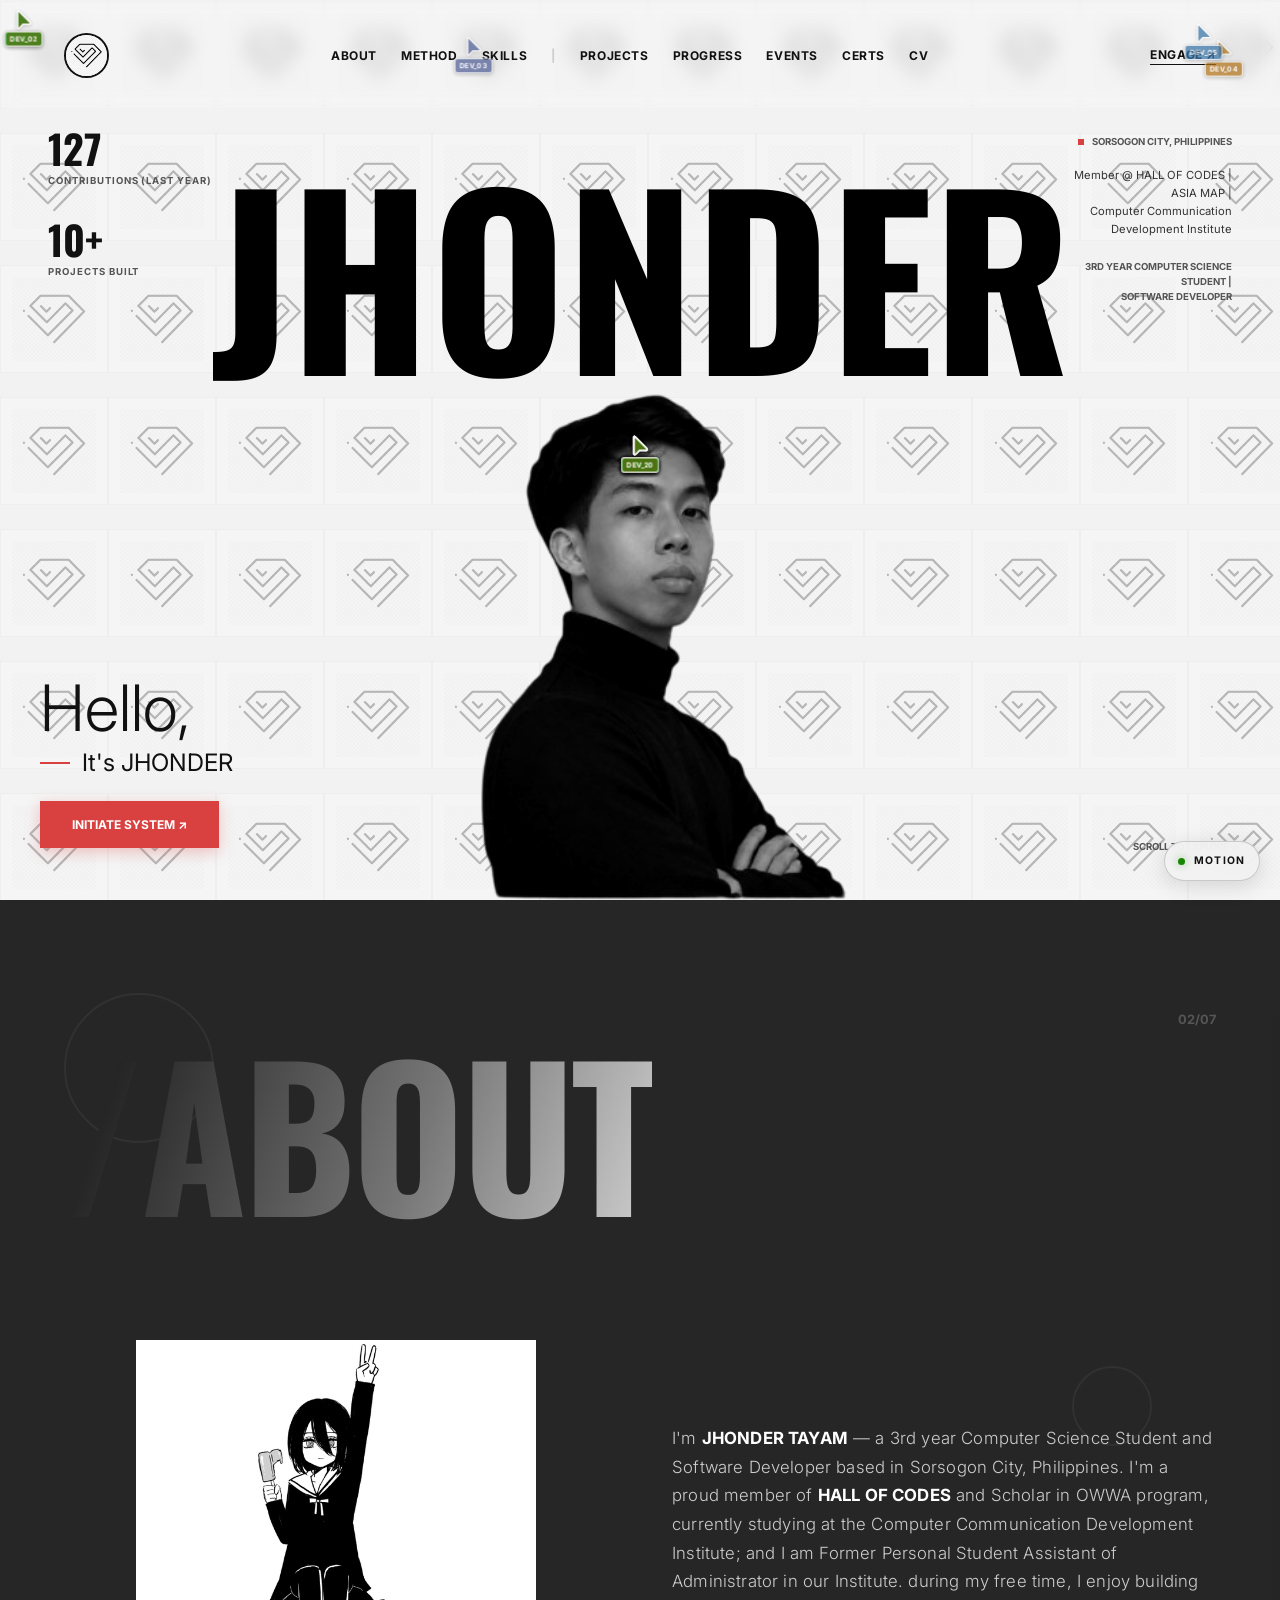
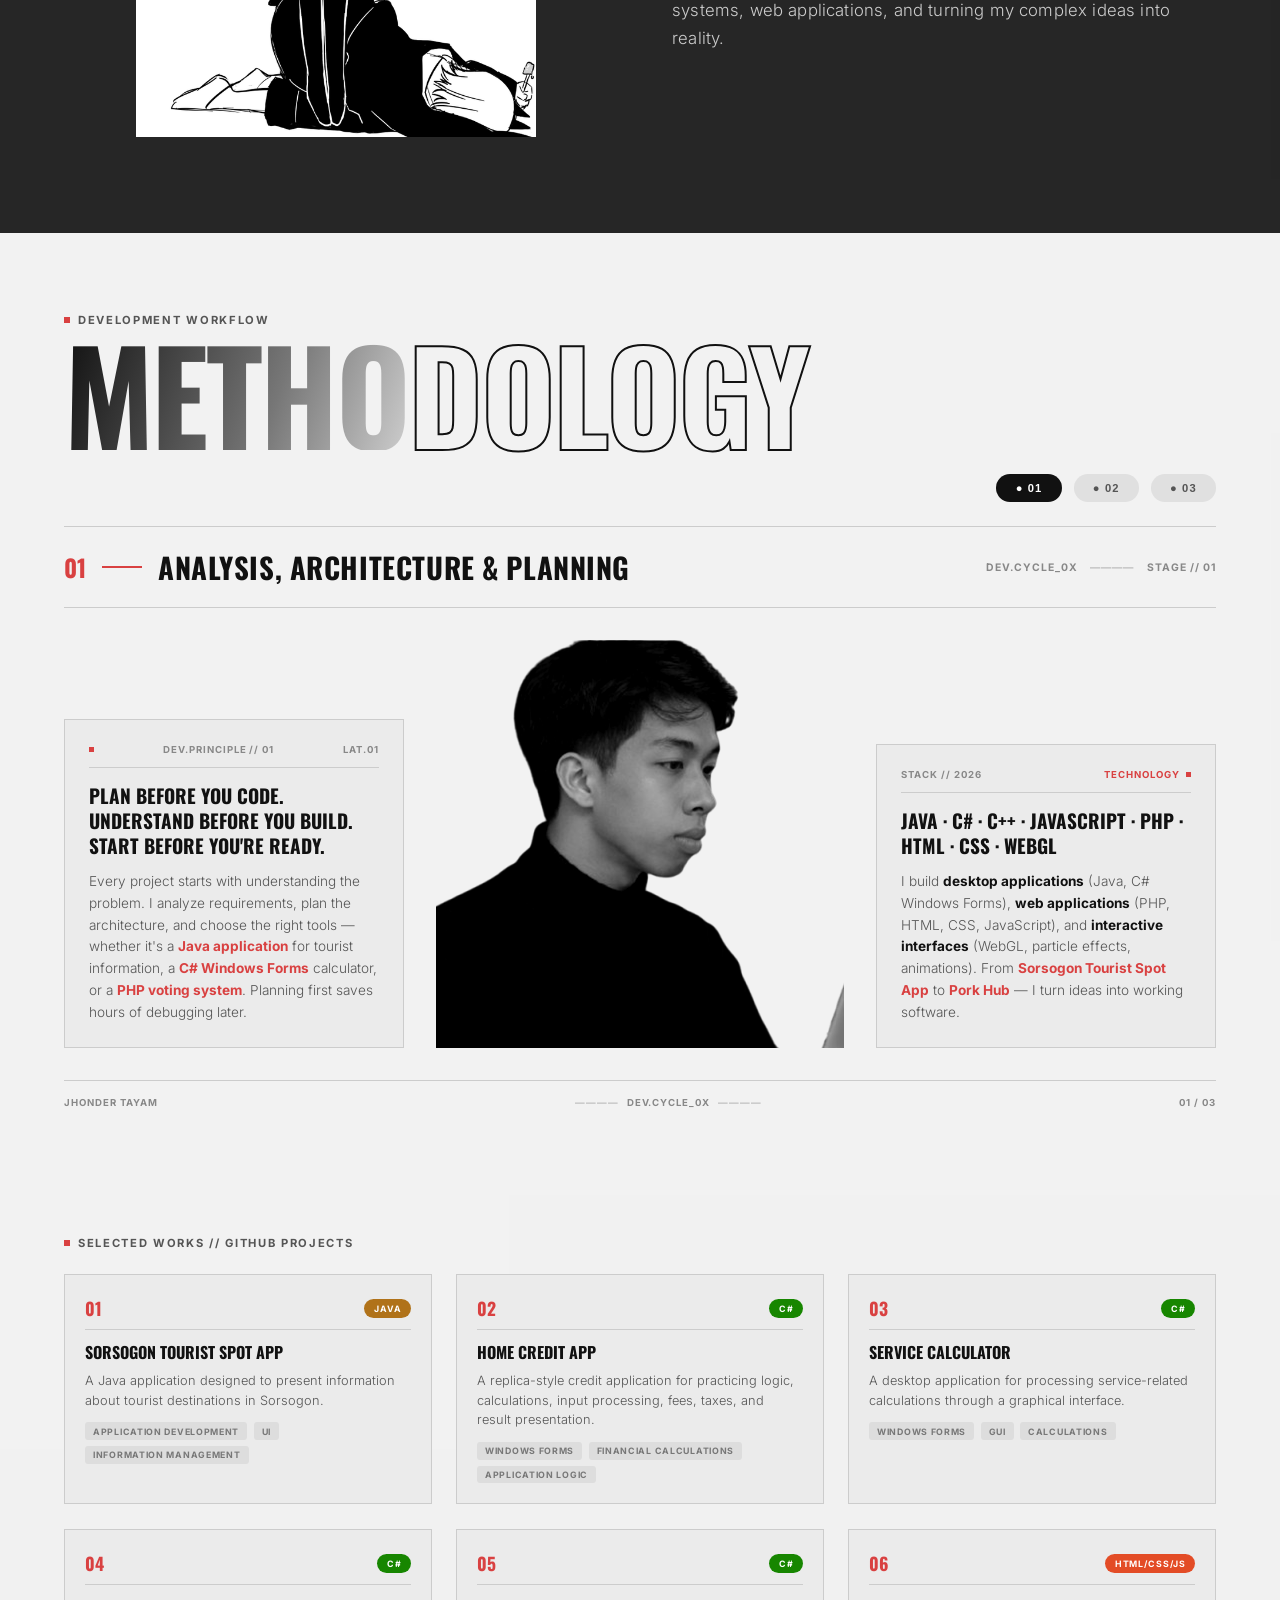
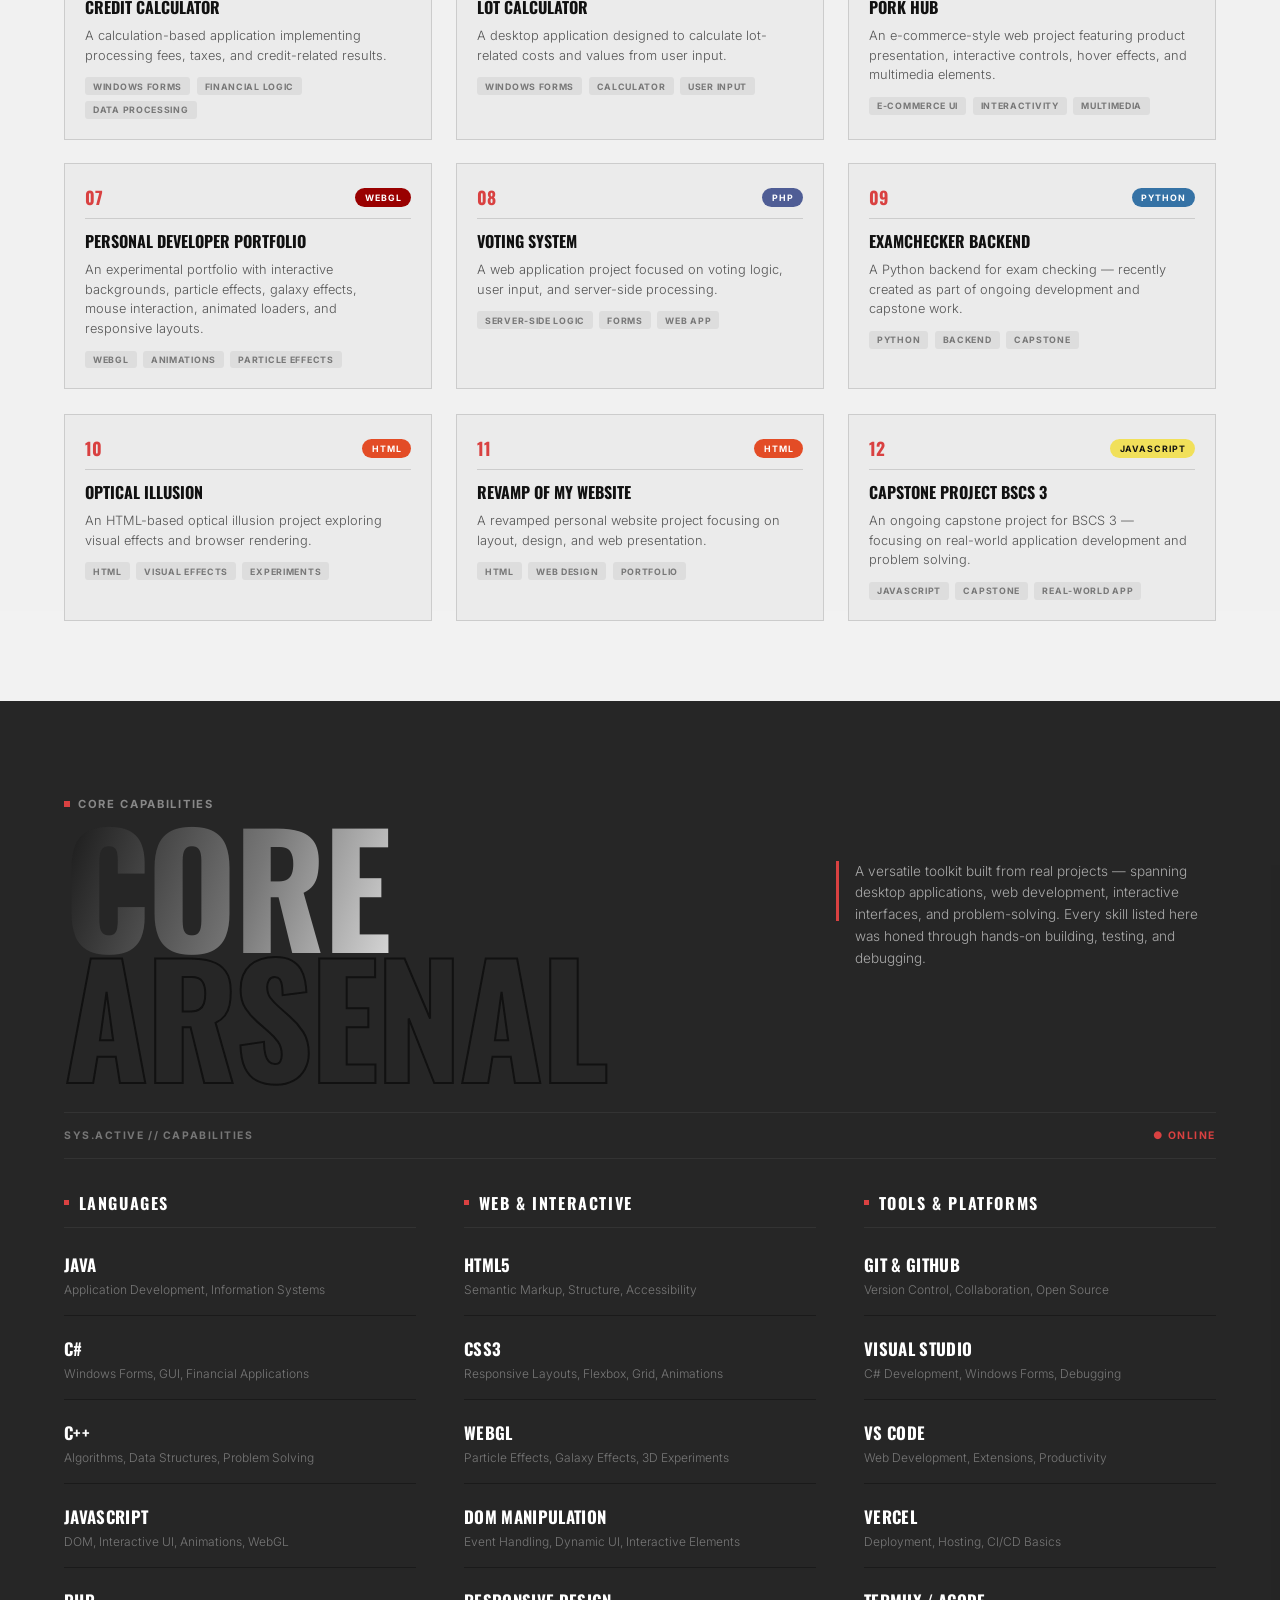
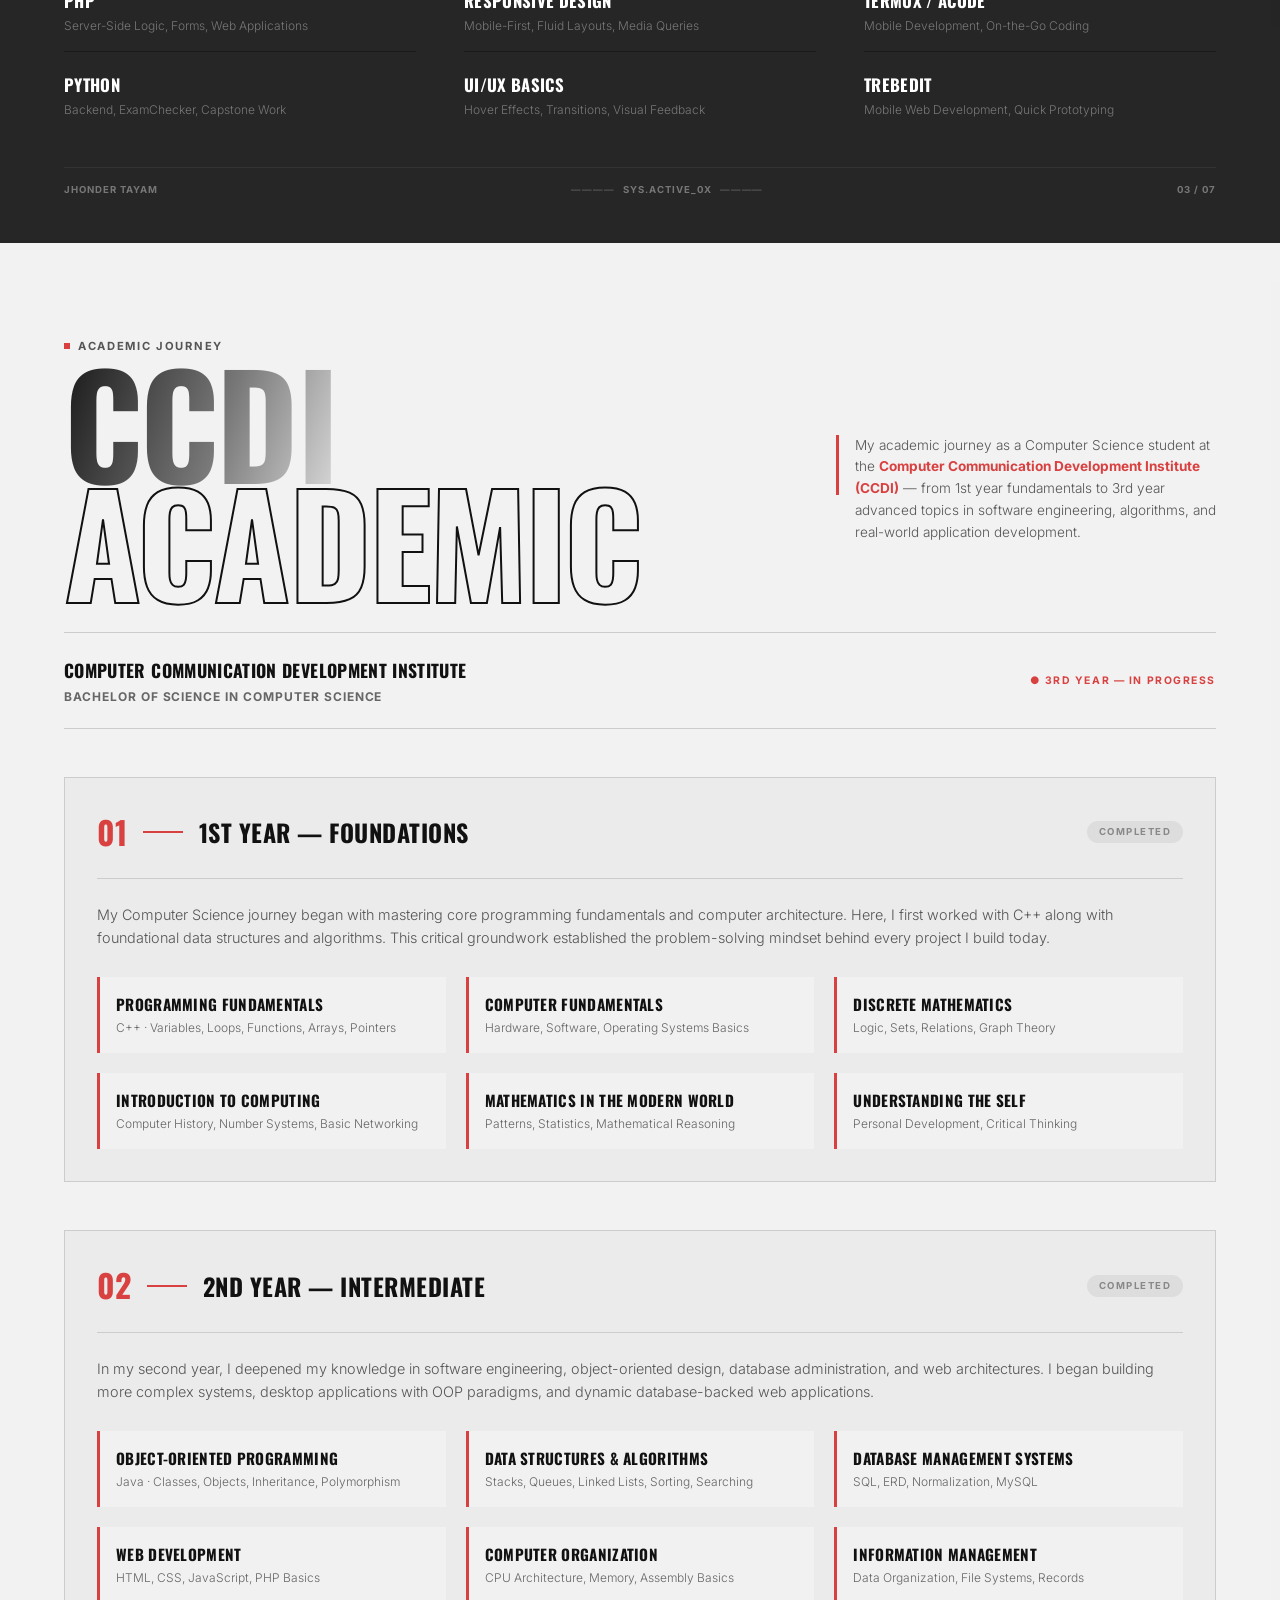
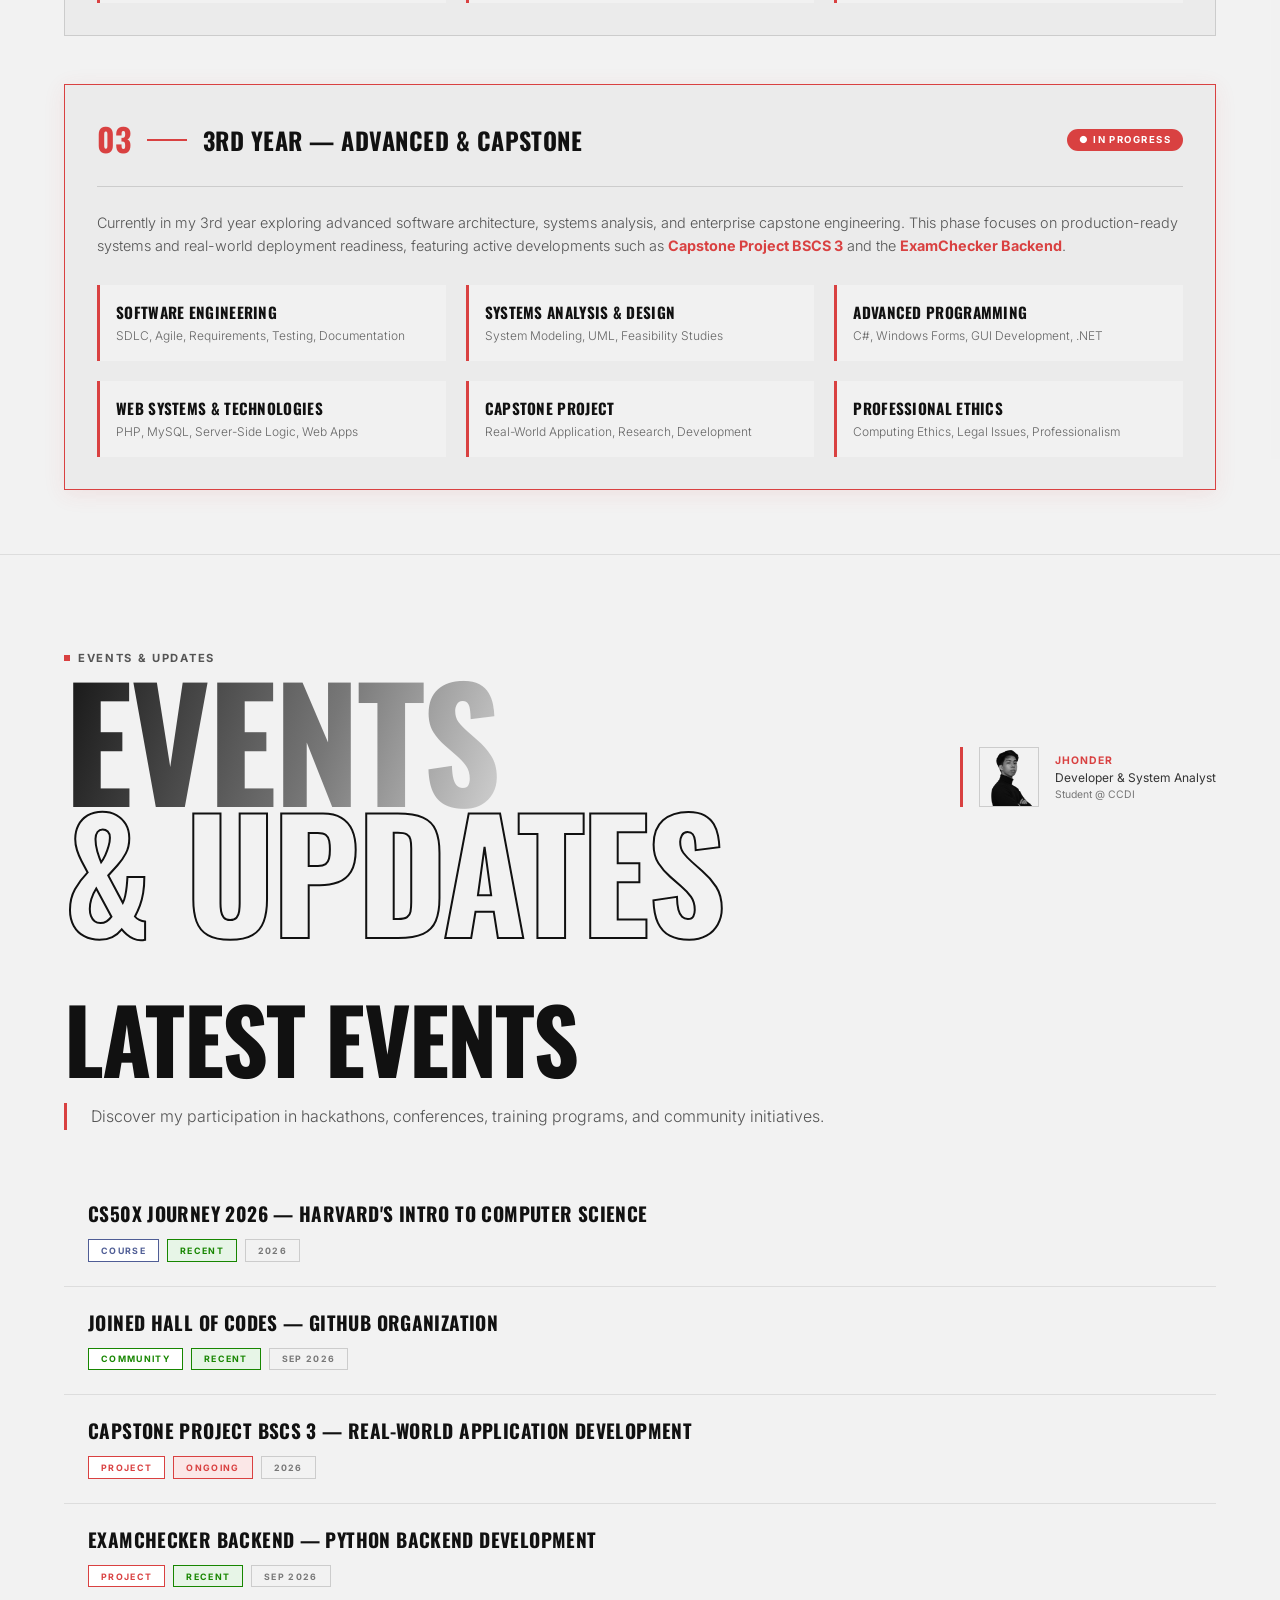
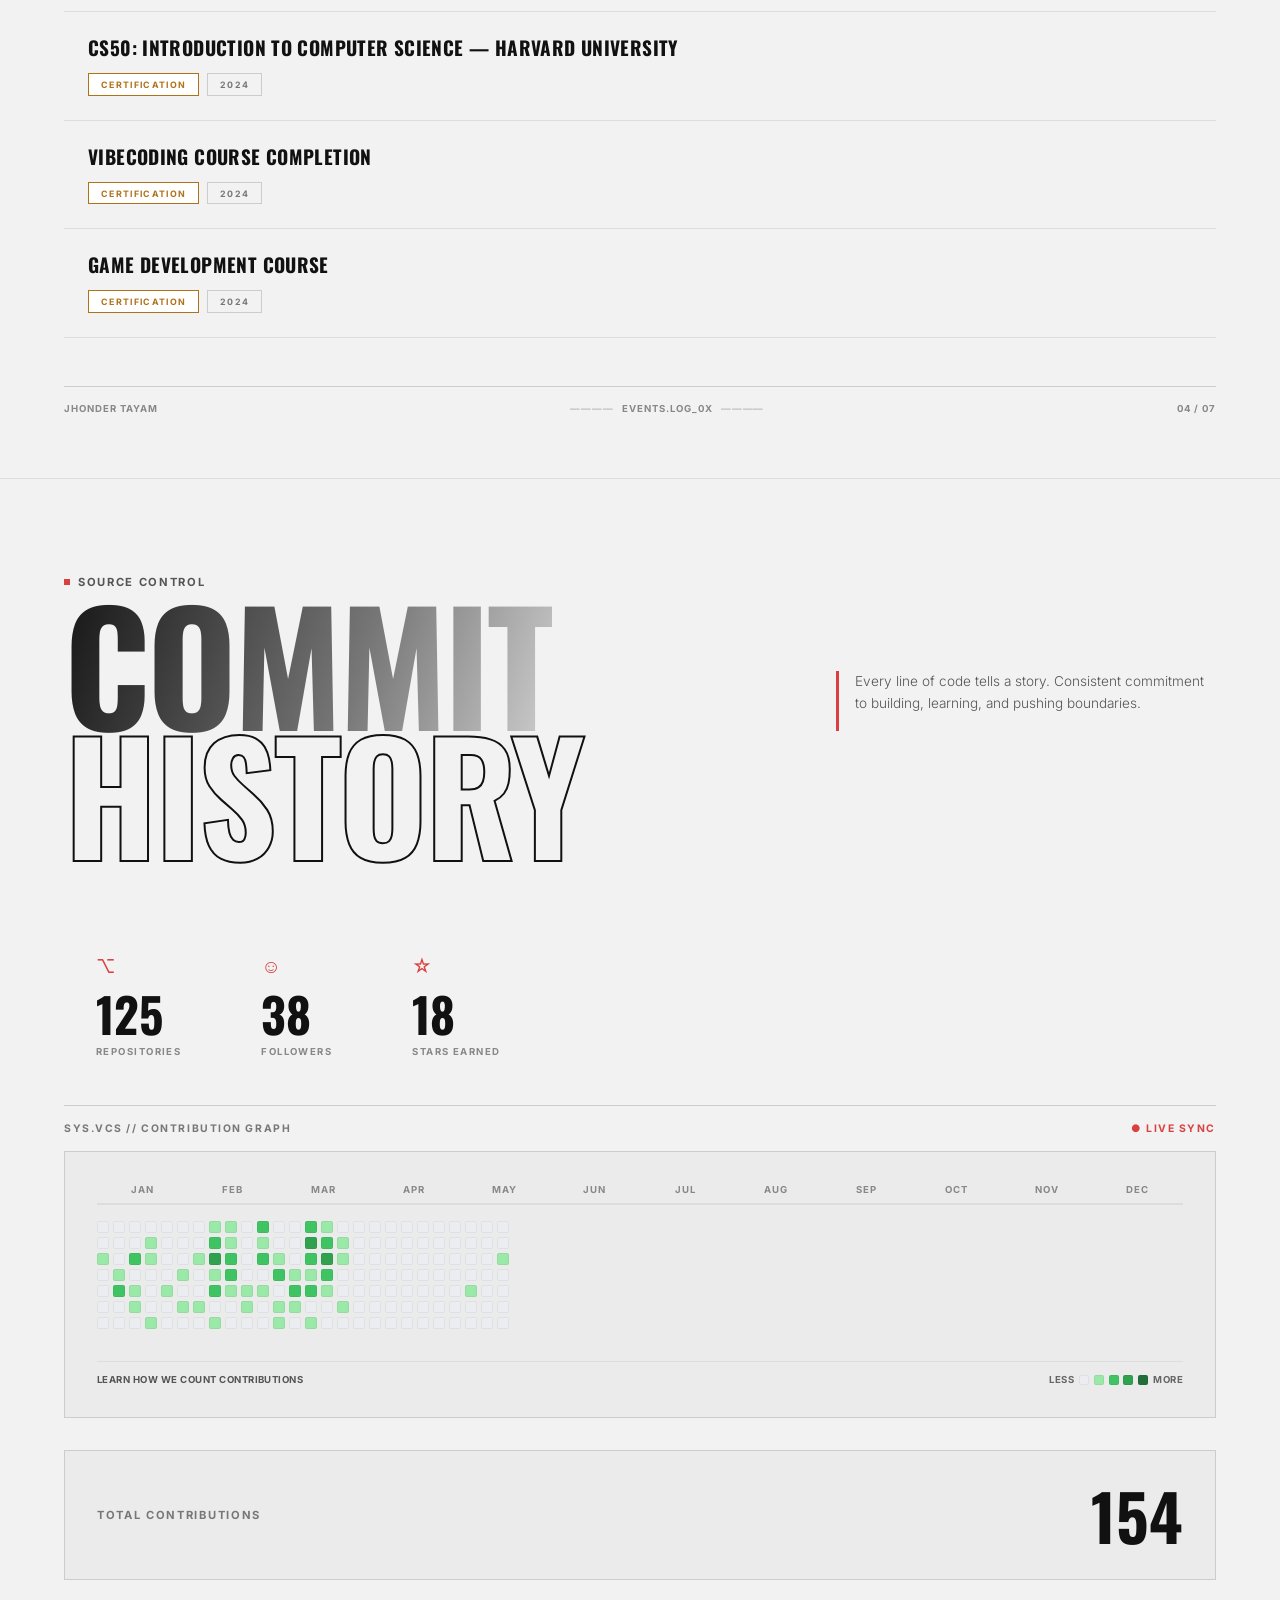
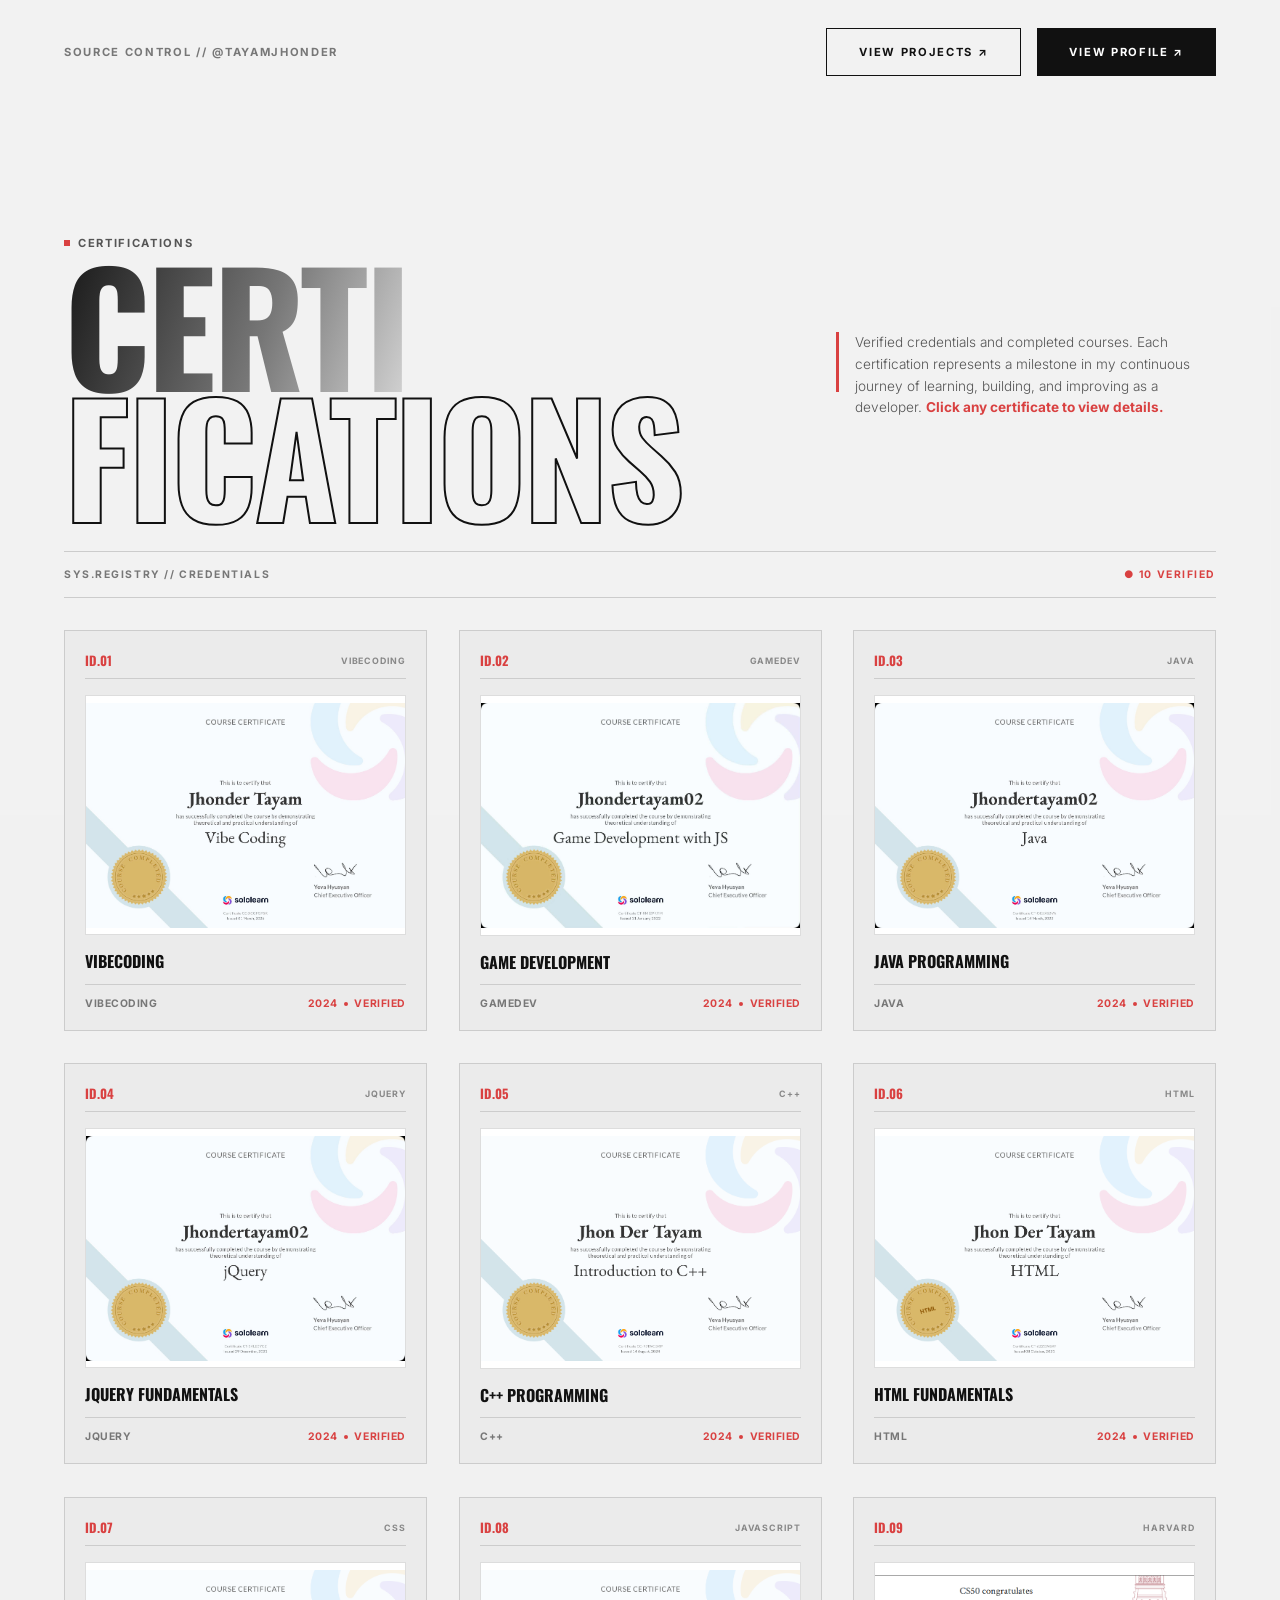
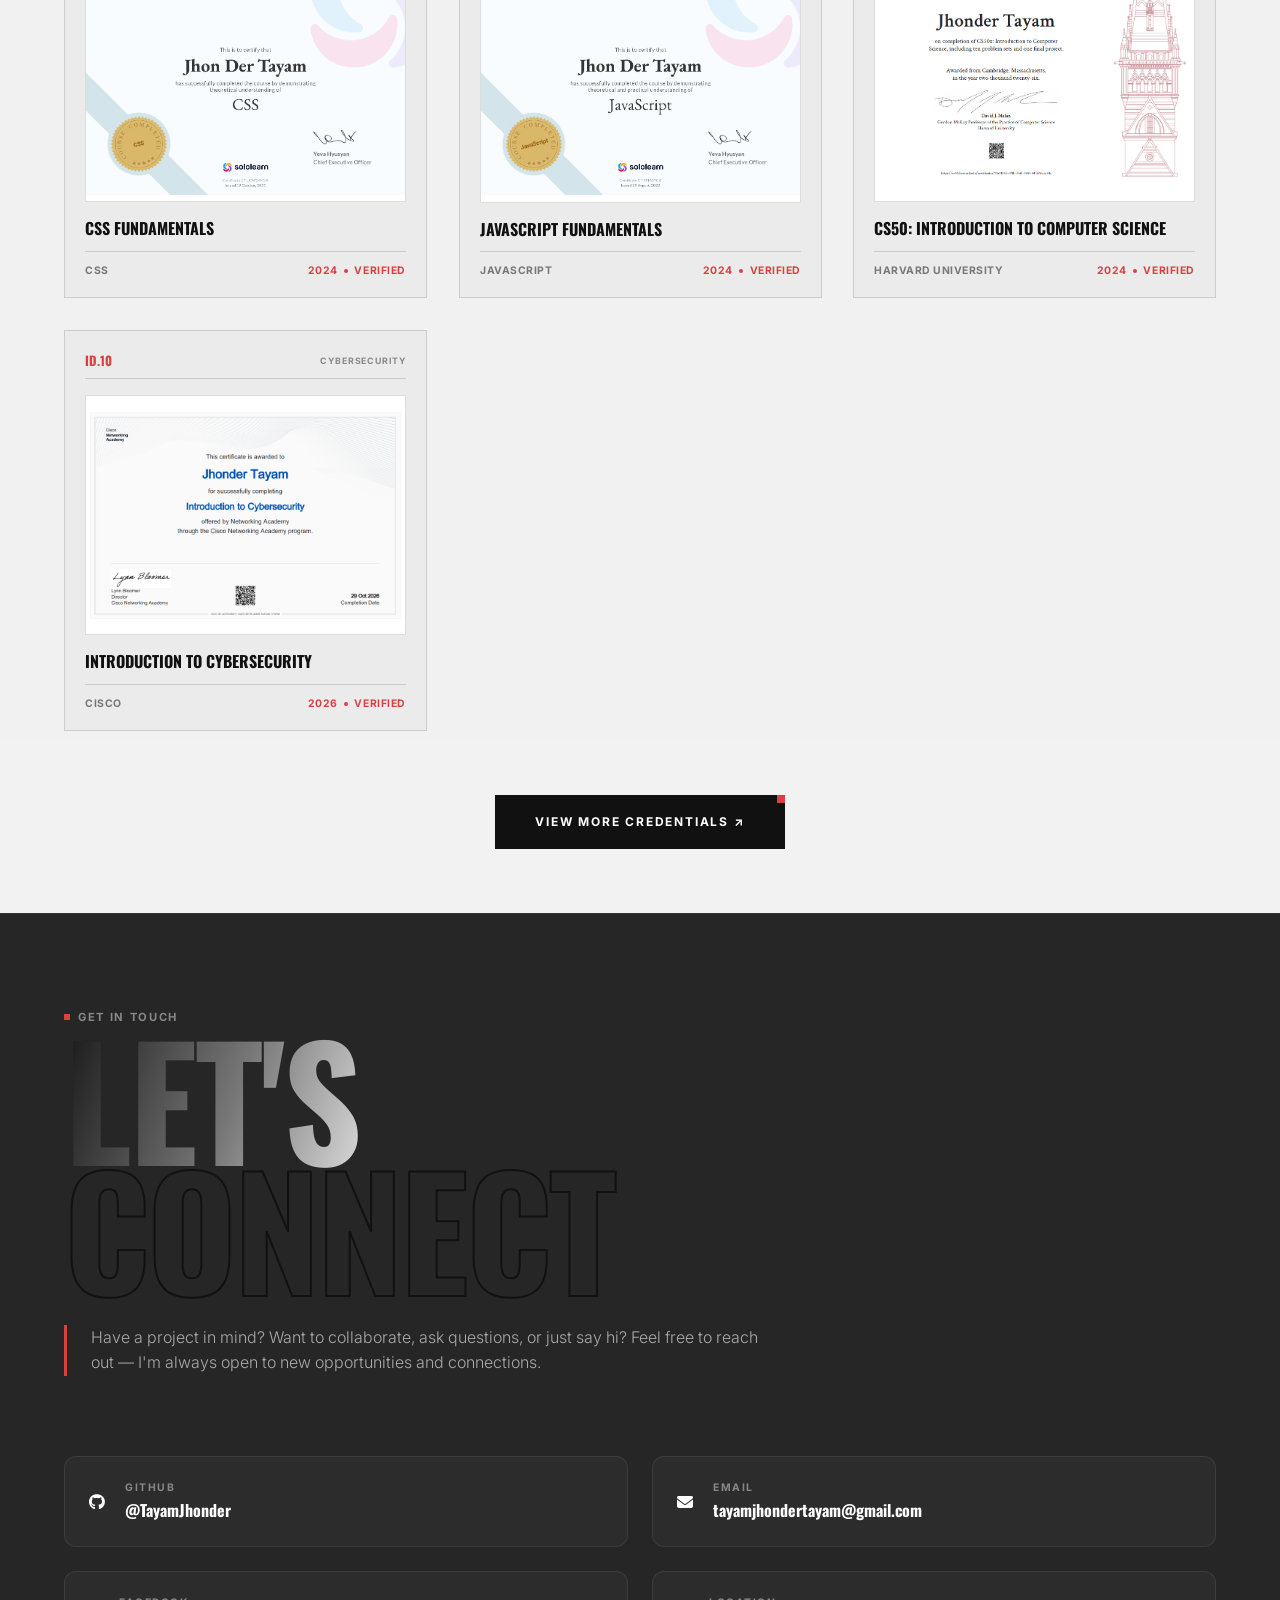
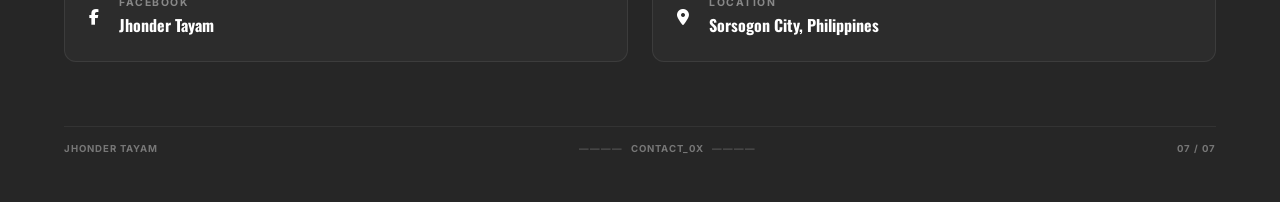
==== commit c49c2cf2: "Update swarm controls and site animations Co-authored-by: Copilot <223556219+Copilot@users.noreply.g" ====
--- a/index.html
+++ b/index.html
@@ -1387,9 +1387,33 @@
         </div>
     </div>
 
+    <aside class="motion-controls" id="motionControls">
+        <button class="motion-controls-trigger" id="motionControlsTrigger" type="button" aria-expanded="false" aria-controls="motionControlsPanel">
+            <span class="motion-controls-indicator" aria-hidden="true"></span>
+            <span>MOTION</span>
+        </button>
+        <div class="motion-controls-panel" id="motionControlsPanel" hidden>
+            <div class="motion-controls-heading">
+                <span>PAGE MOTION</span>
+                <span class="motion-controls-caption">PREFERENCES</span>
+            </div>
+            <button class="motion-toggle" type="button" data-motion-toggle="swarm" aria-pressed="true">
+                <span>Mouse swarm</span><span class="motion-toggle-state">ON</span>
+            </button>
+            <button class="motion-toggle" type="button" data-motion-toggle="scroll" aria-pressed="true">
+                <span>Auto scroll</span><span class="motion-toggle-state">ON</span>
+            </button>
+            <label class="motion-speed-control" for="autoScrollSpeed">
+                <span><span>Scroll speed</span><output id="autoScrollSpeedValue" for="autoScrollSpeed">210 px/s</output></span>
+                <input id="autoScrollSpeed" type="range" min="80" max="320" step="10" value="210">
+            </label>
+        </div>
+    </aside>
+
         <!-- ================= JAVASCRIPT ================= -->
     <script src="script.js" defer></script>
     <script src="bg-filings.js" defer></script>
     <script src="animations.js" defer></script>
+    <script src="swarm.js" defer></script>
 </body>
 </html>
--- a/style.css
+++ b/style.css
@@ -11,6 +11,10 @@
     -moz-text-size-adjust: 100%;
     -ms-text-size-adjust: 100%;
     text-size-adjust: 100%;
+}
+
+html.auto-scroll-running {
+    scroll-behavior: auto !important;
 }
 
 body {
@@ -559,6 +563,7 @@
     position: relative;
     z-index: 3;
     pointer-events: auto;
+    opacity: 0;
     transition: opacity 0.25s ease-out;
 }
 
@@ -797,7 +802,8 @@
 .about-title {
     font-family: 'Oswald', sans-serif;
     font-size: 15vw;
-    line-height: 0.8;
+    line-height: 1.4;
+    padding-bottom: 0.06em;
     font-weight: 700;
     letter-spacing: -0.02em;
     color: #fff;
@@ -1629,7 +1635,7 @@
     font-size: 2rem;
     font-weight: 700;
     color: #d94141;
-    line-height: 1;
+    line-height: 1.4;
 }
 
 .year-header h3 {
@@ -3070,7 +3076,7 @@
     .about-title { 
         font-size: 18vw; 
         word-break: break-word;
-        line-height: 0.85;
+        line-height: 1.4;
     }
     .about-content { grid-template-columns: 1fr; gap: 2rem; }
     .about-graphic { order: 2; }
@@ -3282,71 +3288,71 @@
    FINAL TITLE STYLES: BLACK/WHITE + SHINE + OUTLINE + MOTION
    ===================================================== */
 
+.about-title,
 .method-title .solid,
+.skills-title .solid,
 .parcours-title .solid,
 .events-title .solid,
+.commit-title .solid,
 .certs-title .solid,
-.commit-title .solid {
-    color: #111 !important;
-    -webkit-text-fill-color: #111 !important;
-    background: none !important;
+.contact-title .solid {
+    background-image: linear-gradient(
+        110deg,
+        #111111 0%,
+        #777777 22%,
+        #f2f2f2 42%,
+        #ffffff 50%,
+        #f2f2f2 58%,
+        #777777 78%,
+        #111111 100%
+    ) !important;
+    background-size: 300% 100% !important;
+    background-clip: text !important;
+    -webkit-background-clip: text !important;
+    color: transparent !important;
+    -webkit-text-fill-color: transparent !important;
+    animation: title-neutral-motion 5s linear infinite;
 }
 
 .method-title .outline,
+.skills-title .outline,
 .parcours-title .outline,
 .events-title .outline,
+.commit-title .outline,
 .certs-title .outline,
-.commit-title .outline {
-    color: transparent !important;
-    -webkit-text-fill-color: transparent !important;
-    -webkit-text-stroke: 2px #111 !important;
-    background: none !important;
-}
-
-.skills-title .solid,
-.contact-title .solid {
-    color: #fff !important;
-    -webkit-text-fill-color: #fff !important;
-    background: none !important;
-}
-
-.skills-title .outline,
 .contact-title .outline {
-    color: transparent !important;
-    -webkit-text-fill-color: transparent !important;
-    -webkit-text-stroke: 2px #fff !important;
-    background: none !important;
-}
-
-.about-title, .method-title, .skills-title, .parcours-title, .events-title, .commit-title, .certs-title, .contact-title {
-    background-size: 300% 100% !important;
-    animation: 
-        shine-auto-bw 4s linear infinite,
-        float-motion 6s ease-in-out infinite,
-        breathe-motion 8s ease-in-out infinite,
-        sway-motion 10s ease-in-out infinite !important;
-    transform-origin: center;
-}
-
-@keyframes shine-auto-bw {
-    0% { background-position: 100% 50%; }
-    100% { background-position: 0% 50%; }
-}
-
-@keyframes float-motion {
-    0%, 100% { transform: translateY(0); }
-    50%      { transform: translateY(-10px); }
-}
-
-@keyframes breathe-motion {
-    0%, 100% { transform: scale(1); }
-    50%      { transform: scale(1.02); }
-}
-
-@keyframes sway-motion {
-    0%, 100% { transform: rotate(0deg); }
-    25%      { transform: rotate(1deg); }
-    75%      { transform: rotate(-1deg); }
+    -webkit-text-stroke-color: #111111;
+    animation: title-neutral-outline 3s ease-in-out infinite;
+}
+
+@keyframes title-neutral-motion {
+    from { background-position: 100% 50%; }
+    to { background-position: 0% 50%; }
+}
+
+@keyframes title-neutral-outline {
+    0%, 100% { -webkit-text-stroke-color: #111111; }
+    50% { -webkit-text-stroke-color: #888888; }
+}
+
+@media (prefers-reduced-motion: reduce) {
+    .about-title,
+    .method-title .solid,
+    .skills-title .solid,
+    .parcours-title .solid,
+    .events-title .solid,
+    .commit-title .solid,
+    .certs-title .solid,
+    .contact-title .solid,
+    .method-title .outline,
+    .skills-title .outline,
+    .parcours-title .outline,
+    .events-title .outline,
+    .commit-title .outline,
+    .certs-title .outline,
+    .contact-title .outline {
+        animation: none;
+    }
 }
 
 /* =====================================================
@@ -3387,6 +3393,210 @@
     will-change: opacity, transform, filter;
 }
 
+.swarm-cursor-layer {
+    position: fixed;
+    inset: 0;
+    z-index: 999;
+    overflow: hidden;
+    pointer-events: none;
+    contain: layout paint;
+}
+
+.swarm-cursor {
+    position: fixed;
+    display: flex;
+    flex-direction: column;
+    align-items: center;
+    gap: 1px;
+    width: 36px;
+    height: 33px;
+    will-change: left, top, transform, opacity;
+    opacity: .8;
+    filter: drop-shadow(0 1px 2px rgba(0, 0, 0, .18));
+}
+
+.swarm-cursor svg {
+    display: block;
+    flex: none;
+    width: 22px;
+    height: 22px;
+}
+
+.swarm-label {
+    color: #fff;
+    background: var(--swarm-color, #111);
+    border: 1px solid rgba(255, 255, 255, .82);
+    border-radius: 3px;
+    box-shadow: 0 1px 4px rgba(0, 0, 0, .16);
+    font: 700 7px/1 'Inter', sans-serif;
+    letter-spacing: .35px;
+    padding: 3px 4px;
+    white-space: nowrap;
+}
+
+.swarm-marquee {
+    position: fixed;
+    z-index: 998;
+    box-sizing: border-box;
+    border: 1px solid var(--swarm-selection-color, #4389ff);
+    border-radius: 2px;
+    background: color-mix(in srgb, var(--swarm-selection-color, #4389ff) 16%, transparent);
+    box-shadow: 0 0 0 1px rgba(255, 255, 255, .62), 0 0 9px color-mix(in srgb, var(--swarm-selection-color, #4389ff) 42%, transparent);
+    pointer-events: none;
+    will-change: clip-path, opacity;
+}
+
+.motion-controls {
+    position: fixed;
+    right: max(1.25rem, env(safe-area-inset-right));
+    bottom: max(1.25rem, env(safe-area-inset-bottom));
+    z-index: 150;
+    display: flex;
+    flex-direction: column;
+    align-items: flex-end;
+    gap: 0.6rem;
+    font-family: 'Inter', sans-serif;
+}
+
+.motion-controls-trigger {
+    display: inline-flex;
+    align-items: center;
+    gap: 0.55rem;
+    min-height: 40px;
+    padding: 0.65rem 0.85rem;
+    border: 1px solid rgba(17, 17, 17, .18);
+    border-radius: 999px;
+    background: rgba(242, 242, 242, .94);
+    box-shadow: 0 5px 22px rgba(0, 0, 0, .13);
+    color: #111;
+    font: 700 0.65rem/1 'Inter', sans-serif;
+    letter-spacing: .12em;
+    cursor: pointer;
+    backdrop-filter: blur(12px);
+    -webkit-backdrop-filter: blur(12px);
+    transition: color .2s ease, border-color .2s ease, transform .2s ease;
+}
+
+.motion-controls-trigger:hover {
+    border-color: #d94141;
+    color: #d94141;
+    transform: translateY(-2px);
+}
+
+.motion-controls-indicator {
+    width: 7px;
+    height: 7px;
+    border-radius: 50%;
+    background: #178600;
+    box-shadow: 0 0 8px rgba(23, 134, 0, .48);
+}
+
+.motion-controls-trigger[aria-expanded="true"] .motion-controls-indicator {
+    background: #d94141;
+    box-shadow: 0 0 8px rgba(217, 65, 65, .48);
+}
+
+.motion-controls-panel {
+    width: min(280px, calc(100vw - 2rem));
+    padding: 1rem;
+    border: 1px solid rgba(17, 17, 17, .12);
+    border-radius: 12px;
+    background: rgba(248, 248, 248, .97);
+    box-shadow: 0 12px 36px rgba(0, 0, 0, .18);
+    color: #111;
+    backdrop-filter: blur(16px);
+    -webkit-backdrop-filter: blur(16px);
+}
+
+.motion-controls-heading,
+.motion-toggle,
+.motion-speed-control > span {
+    display: flex;
+    justify-content: space-between;
+    align-items: center;
+}
+
+.motion-controls-heading {
+    margin-bottom: .65rem;
+    padding-bottom: .7rem;
+    border-bottom: 1px solid rgba(17, 17, 17, .1);
+    font-size: .68rem;
+    font-weight: 700;
+    letter-spacing: .08em;
+}
+
+.motion-controls-caption {
+    color: #888;
+    font-size: .55rem;
+    letter-spacing: .1em;
+}
+
+.motion-toggle {
+    width: 100%;
+    min-height: 40px;
+    padding: .55rem 0;
+    border: 0;
+    border-bottom: 1px solid rgba(17, 17, 17, .08);
+    background: transparent;
+    color: #333;
+    font: 500 .78rem/1.2 'Inter', sans-serif;
+    text-align: left;
+    cursor: pointer;
+}
+
+.motion-toggle-state {
+    color: #777;
+    font-size: .62rem;
+    font-weight: 700;
+    letter-spacing: .08em;
+}
+
+.motion-toggle[aria-pressed="true"] .motion-toggle-state {
+    color: #178600;
+}
+
+.motion-speed-control {
+    display: block;
+    padding-top: .8rem;
+    color: #333;
+    font-size: .72rem;
+}
+
+.motion-speed-control output {
+    color: #777;
+    font-variant-numeric: tabular-nums;
+}
+
+.motion-speed-control input {
+    display: block;
+    width: 100%;
+    margin: .7rem 0 .1rem;
+    accent-color: #d94141;
+    cursor: pointer;
+}
+
+.motion-controls button:focus-visible,
+.motion-speed-control input:focus-visible {
+    outline: 2px solid #d94141;
+    outline-offset: 3px;
+}
+
+@media (max-width: 480px) {
+    .swarm-cursor-layer { contain: strict; }
+    .swarm-cursor { transform-origin: center; }
+}
+
+@media (max-width: 480px) {
+    .motion-controls {
+        right: max(.75rem, env(safe-area-inset-right));
+        bottom: max(.75rem, env(safe-area-inset-bottom));
+    }
+
+    .motion-controls-panel {
+        width: min(280px, calc(100vw - 1.5rem));
+    }
+}
+
 /* Typing cursor for all typewriter-enabled paragraphs */
 #about-typewriter::after,
 .skills-description p::after,
